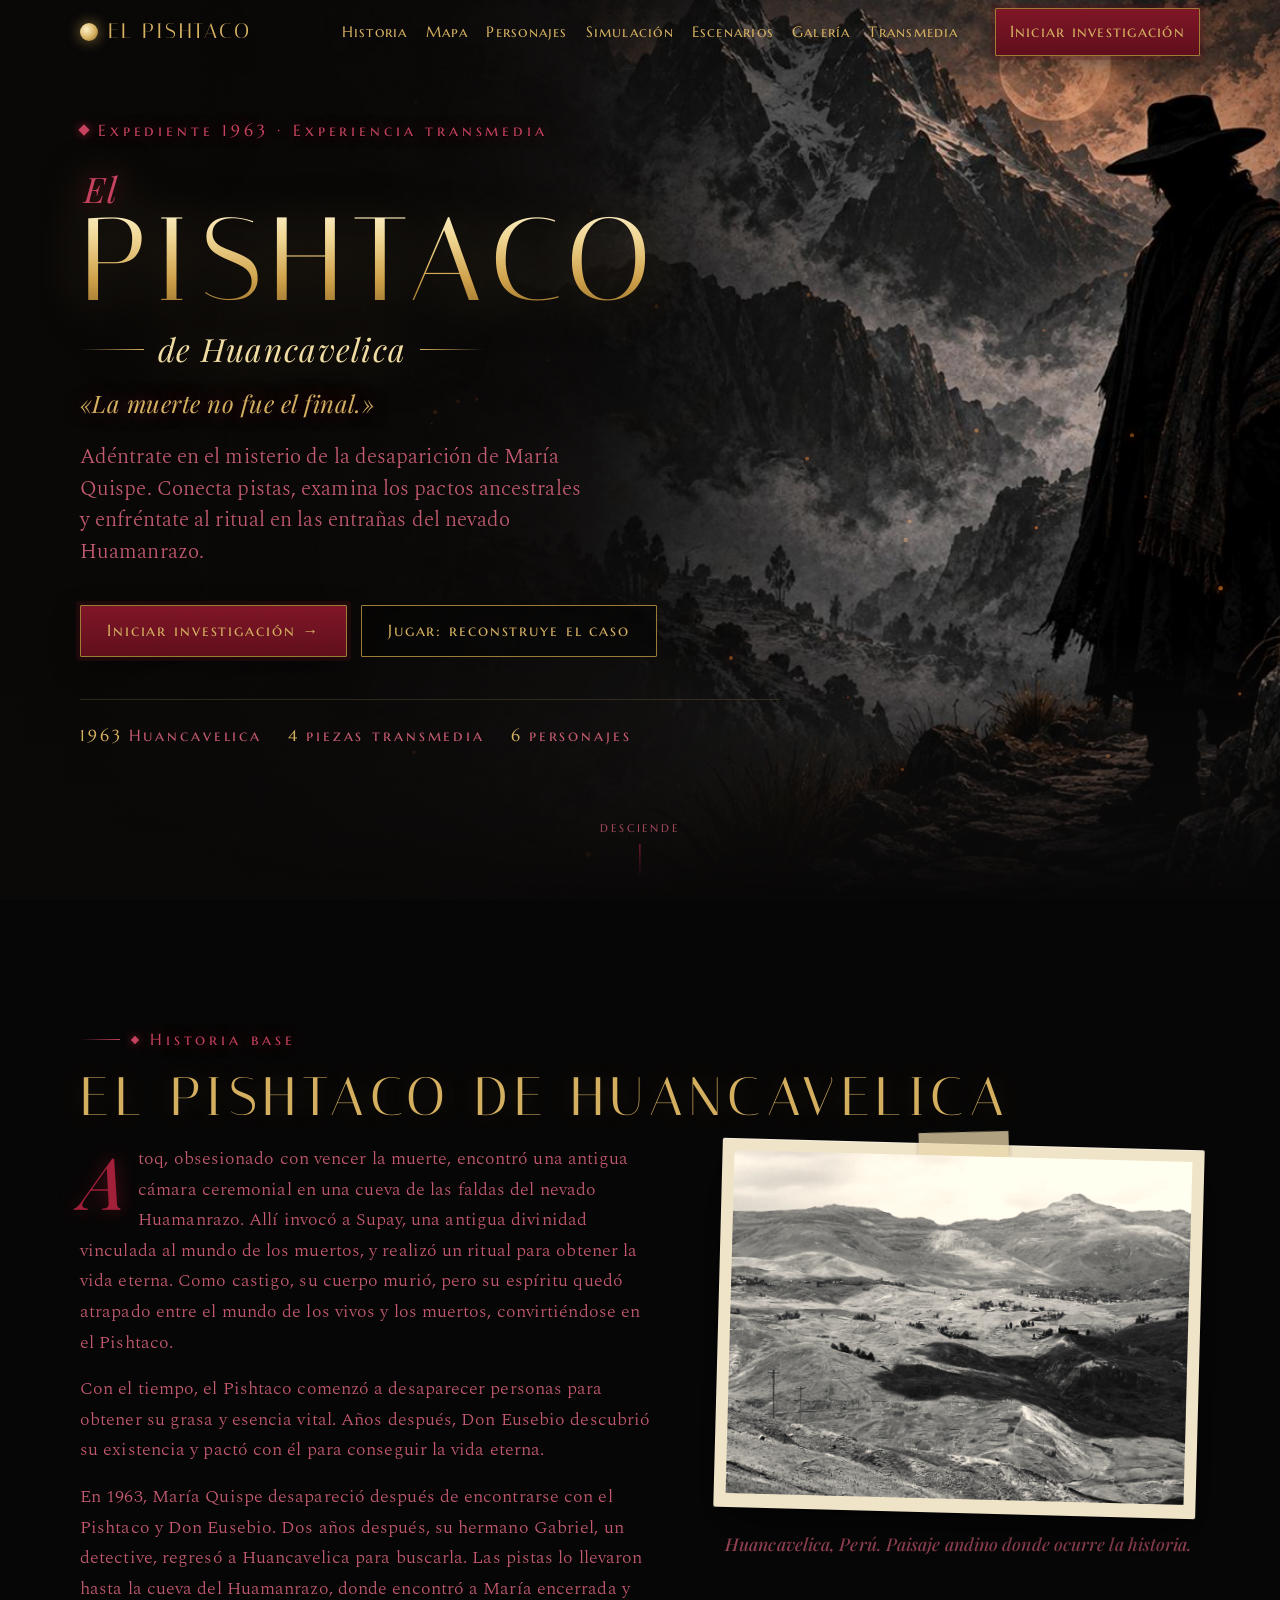
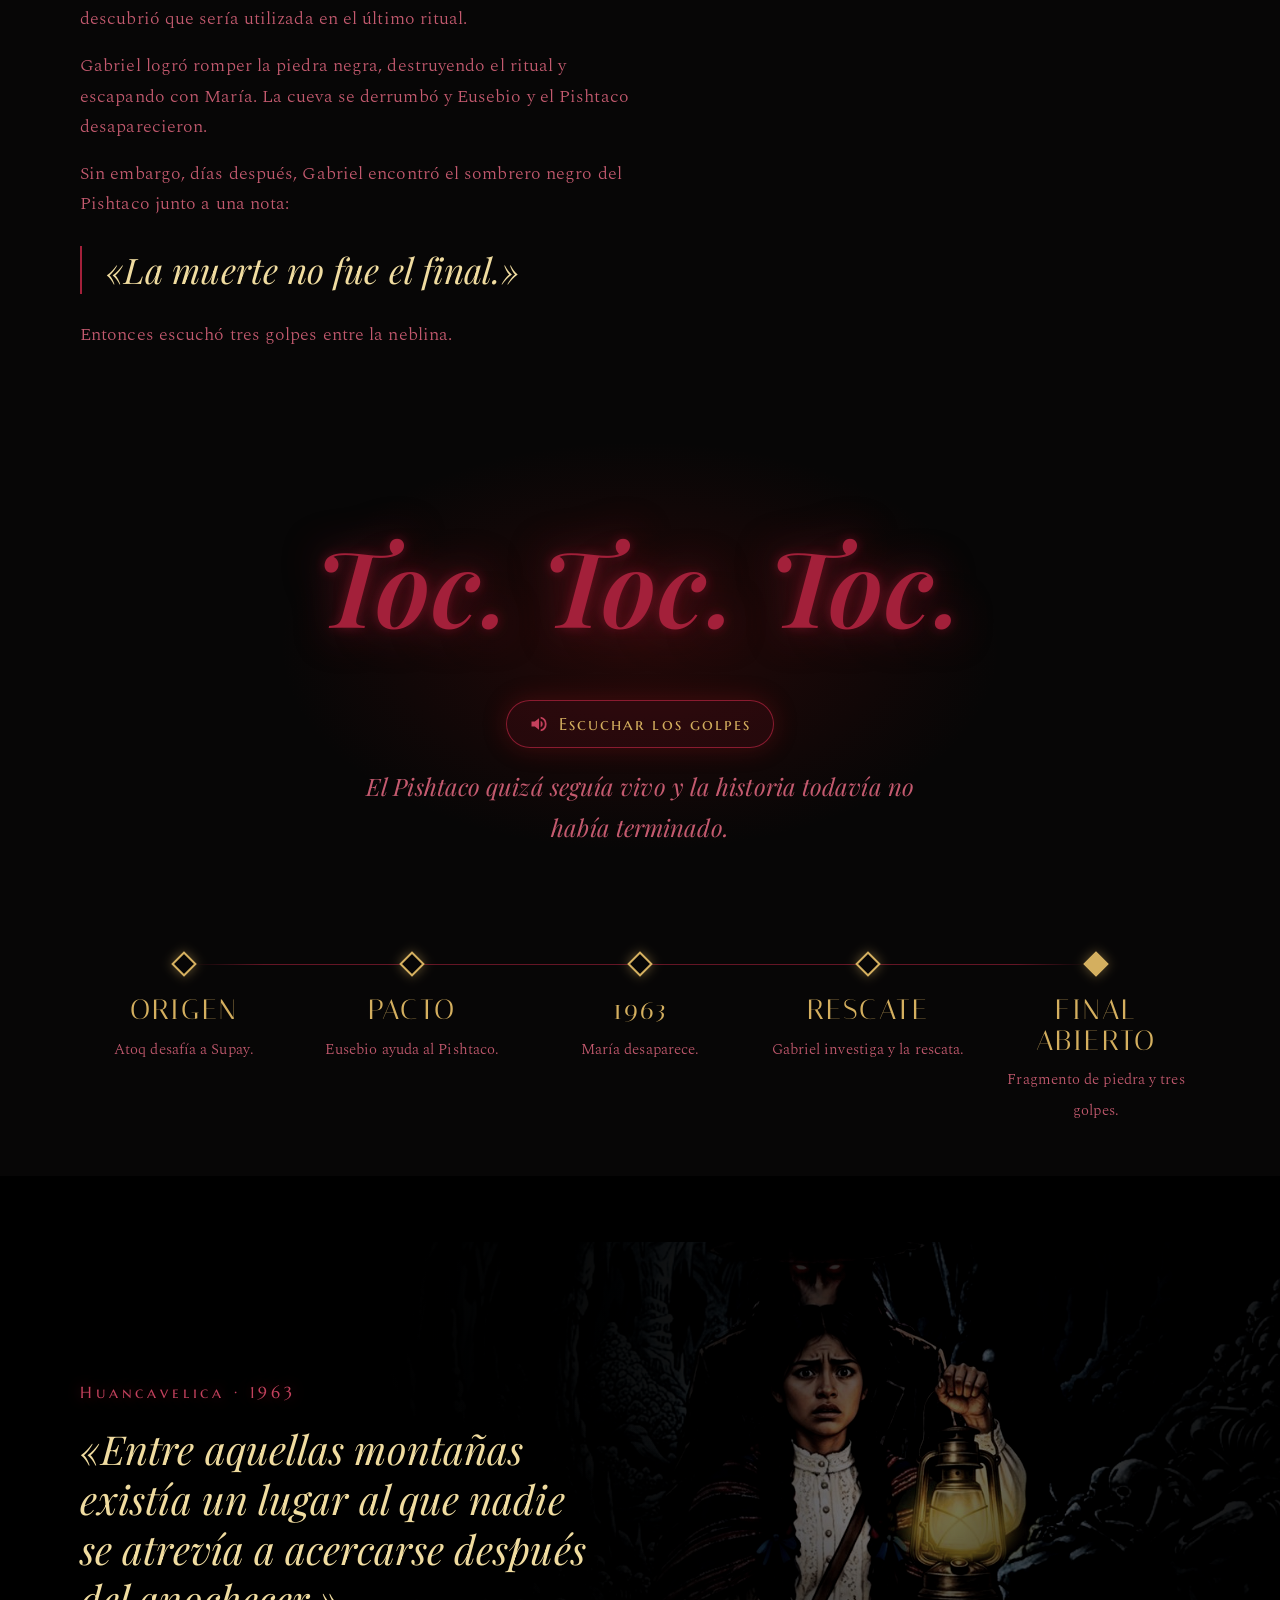
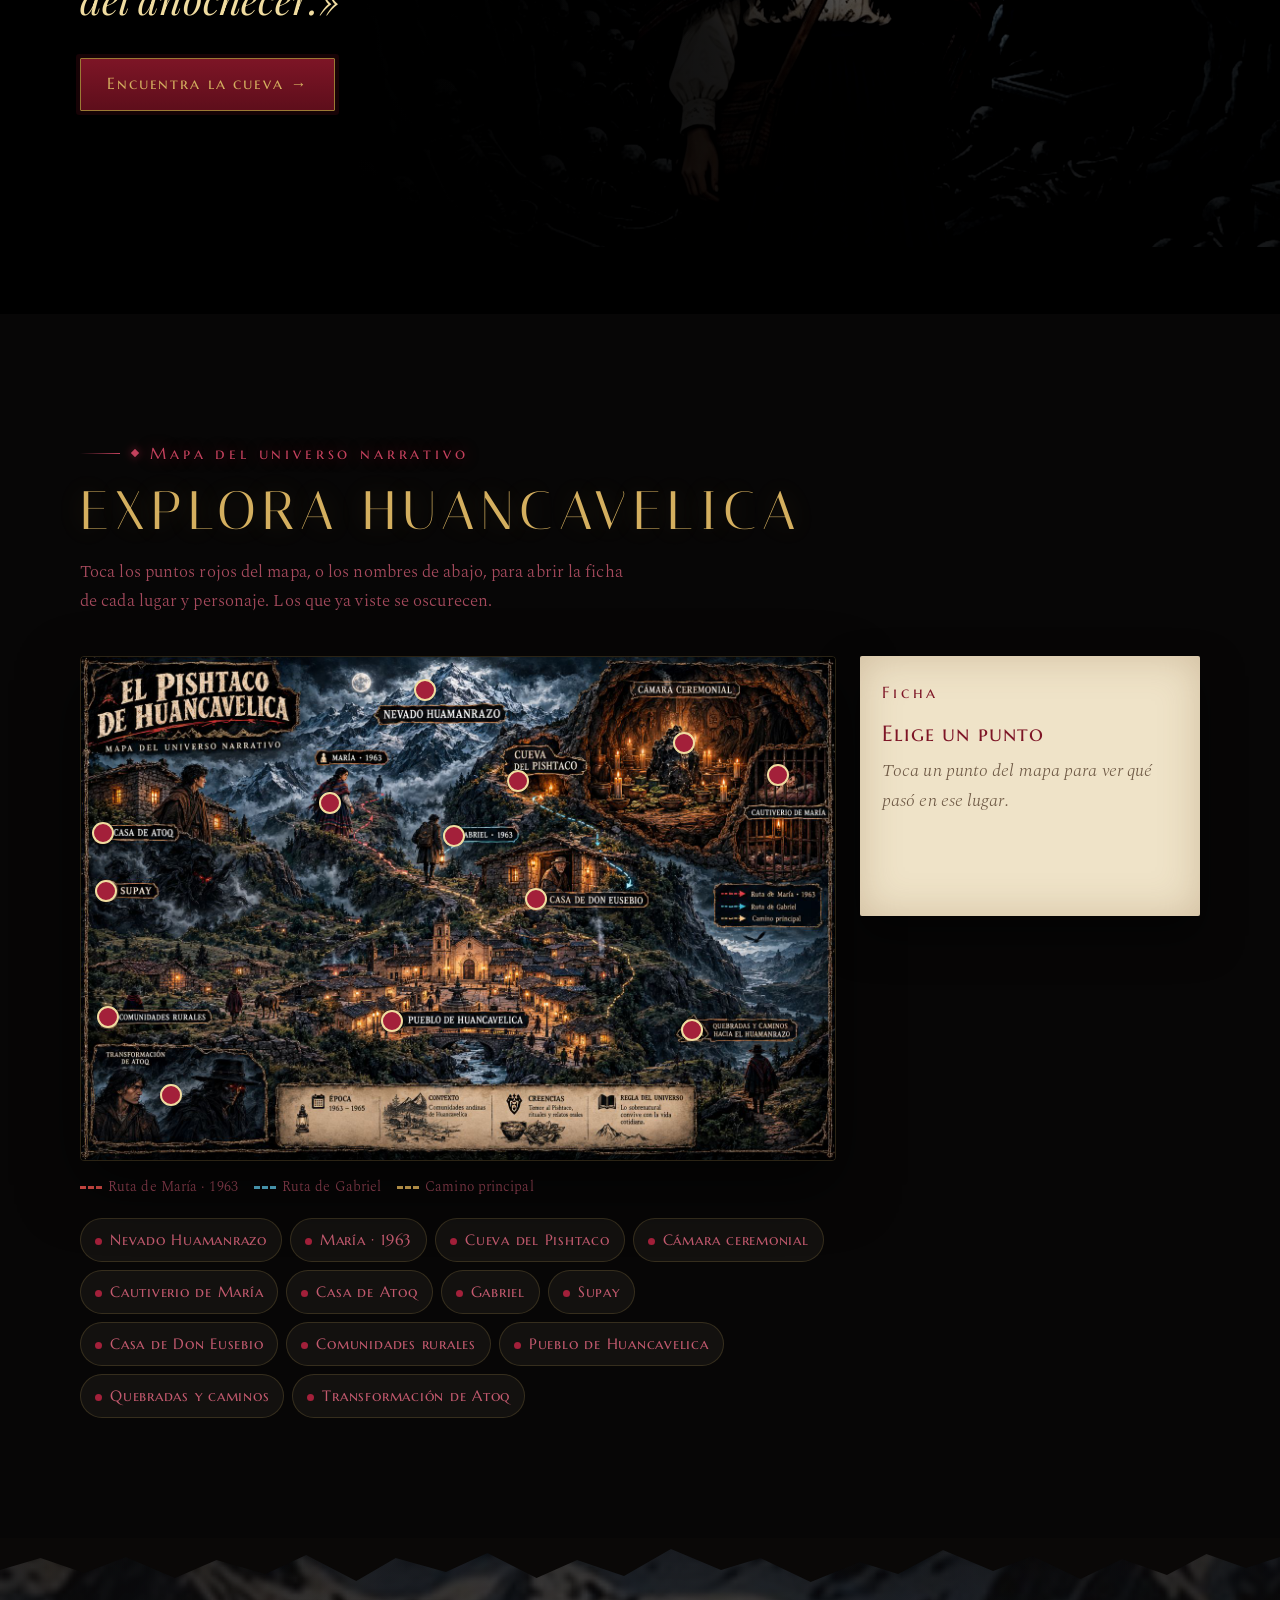
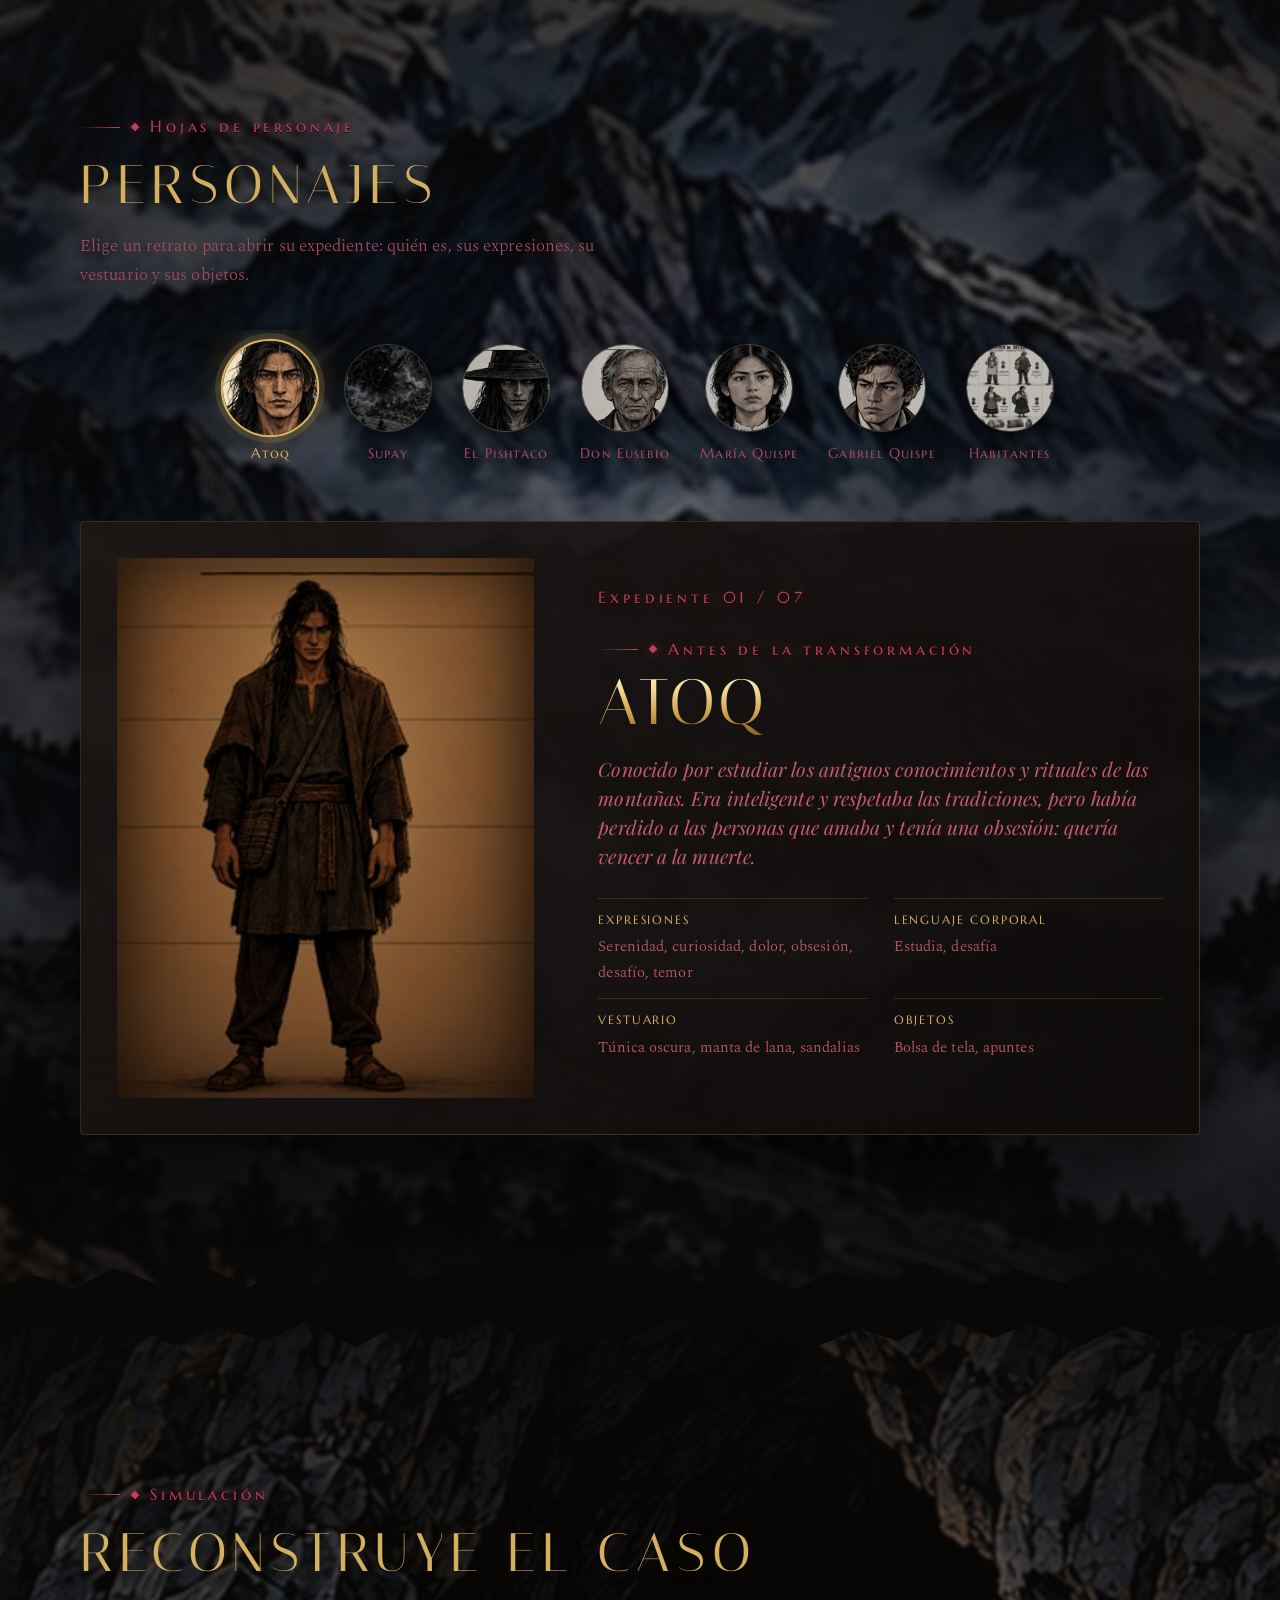
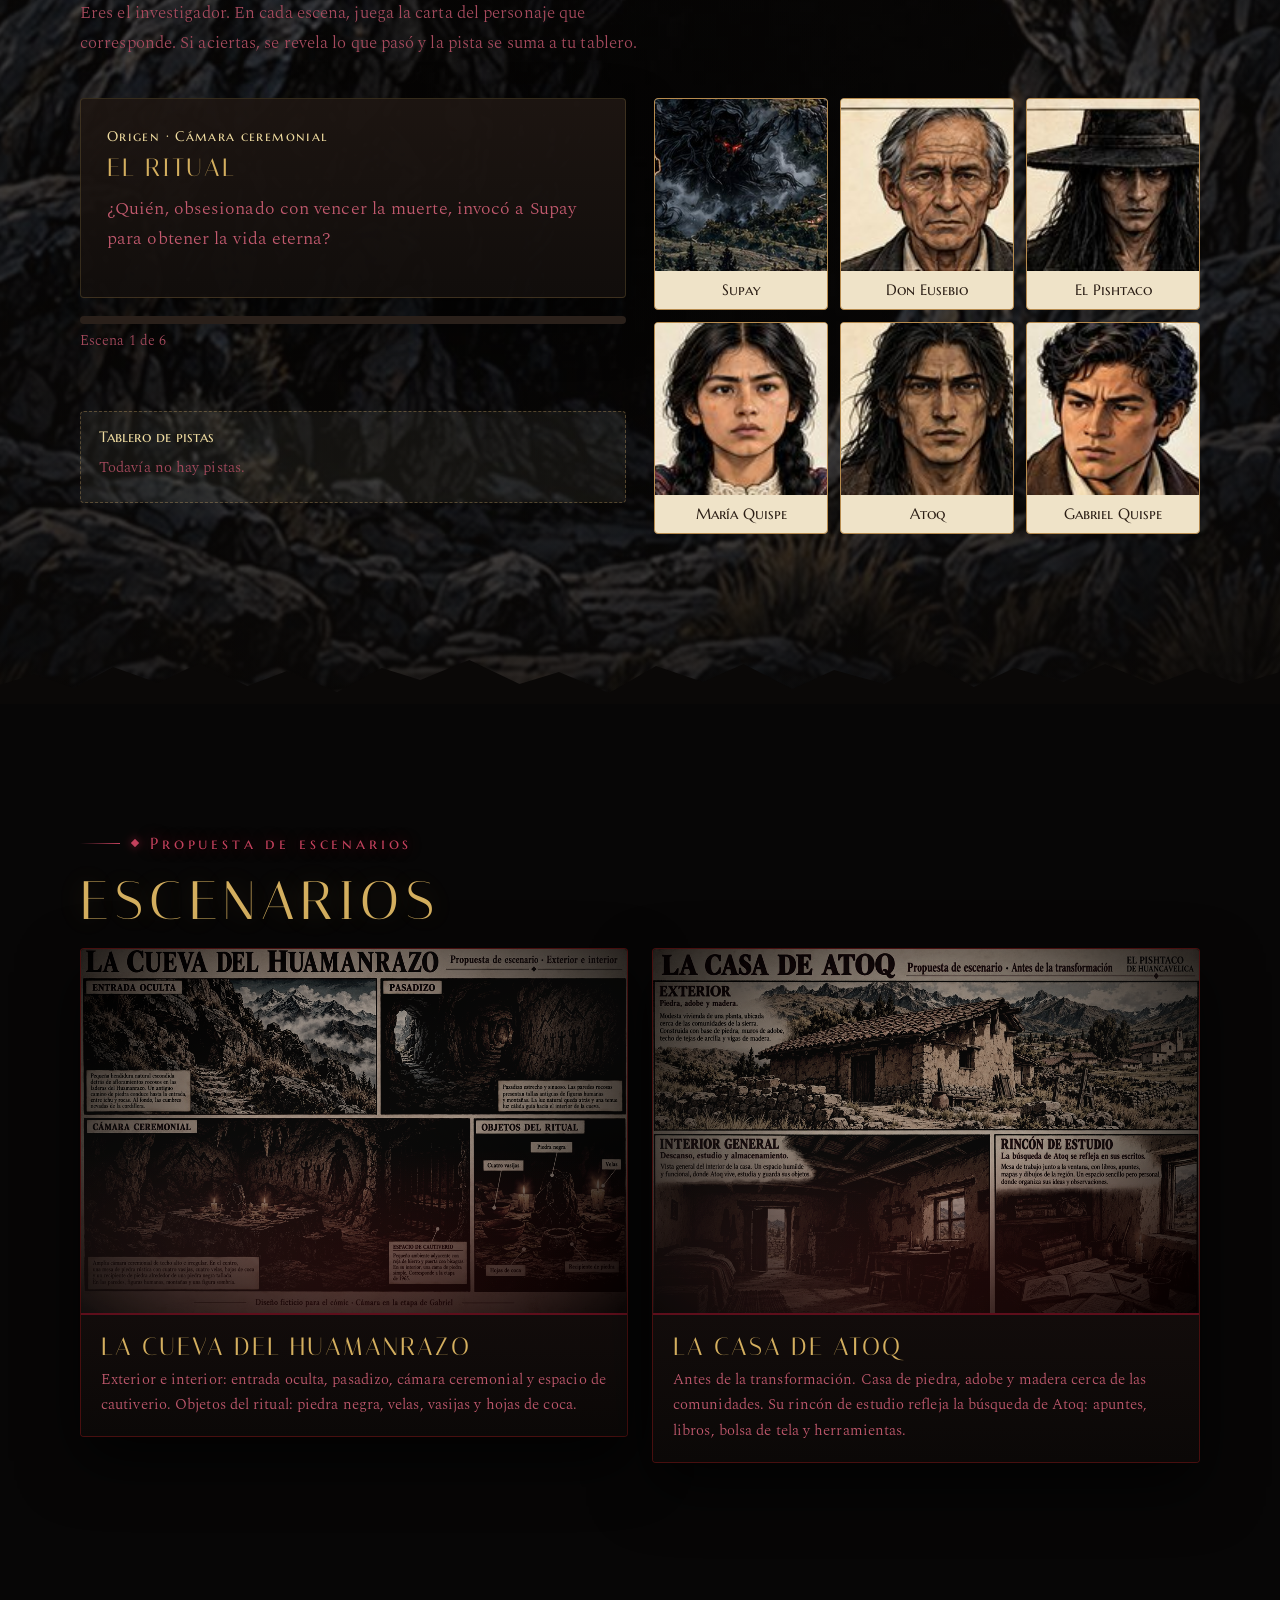
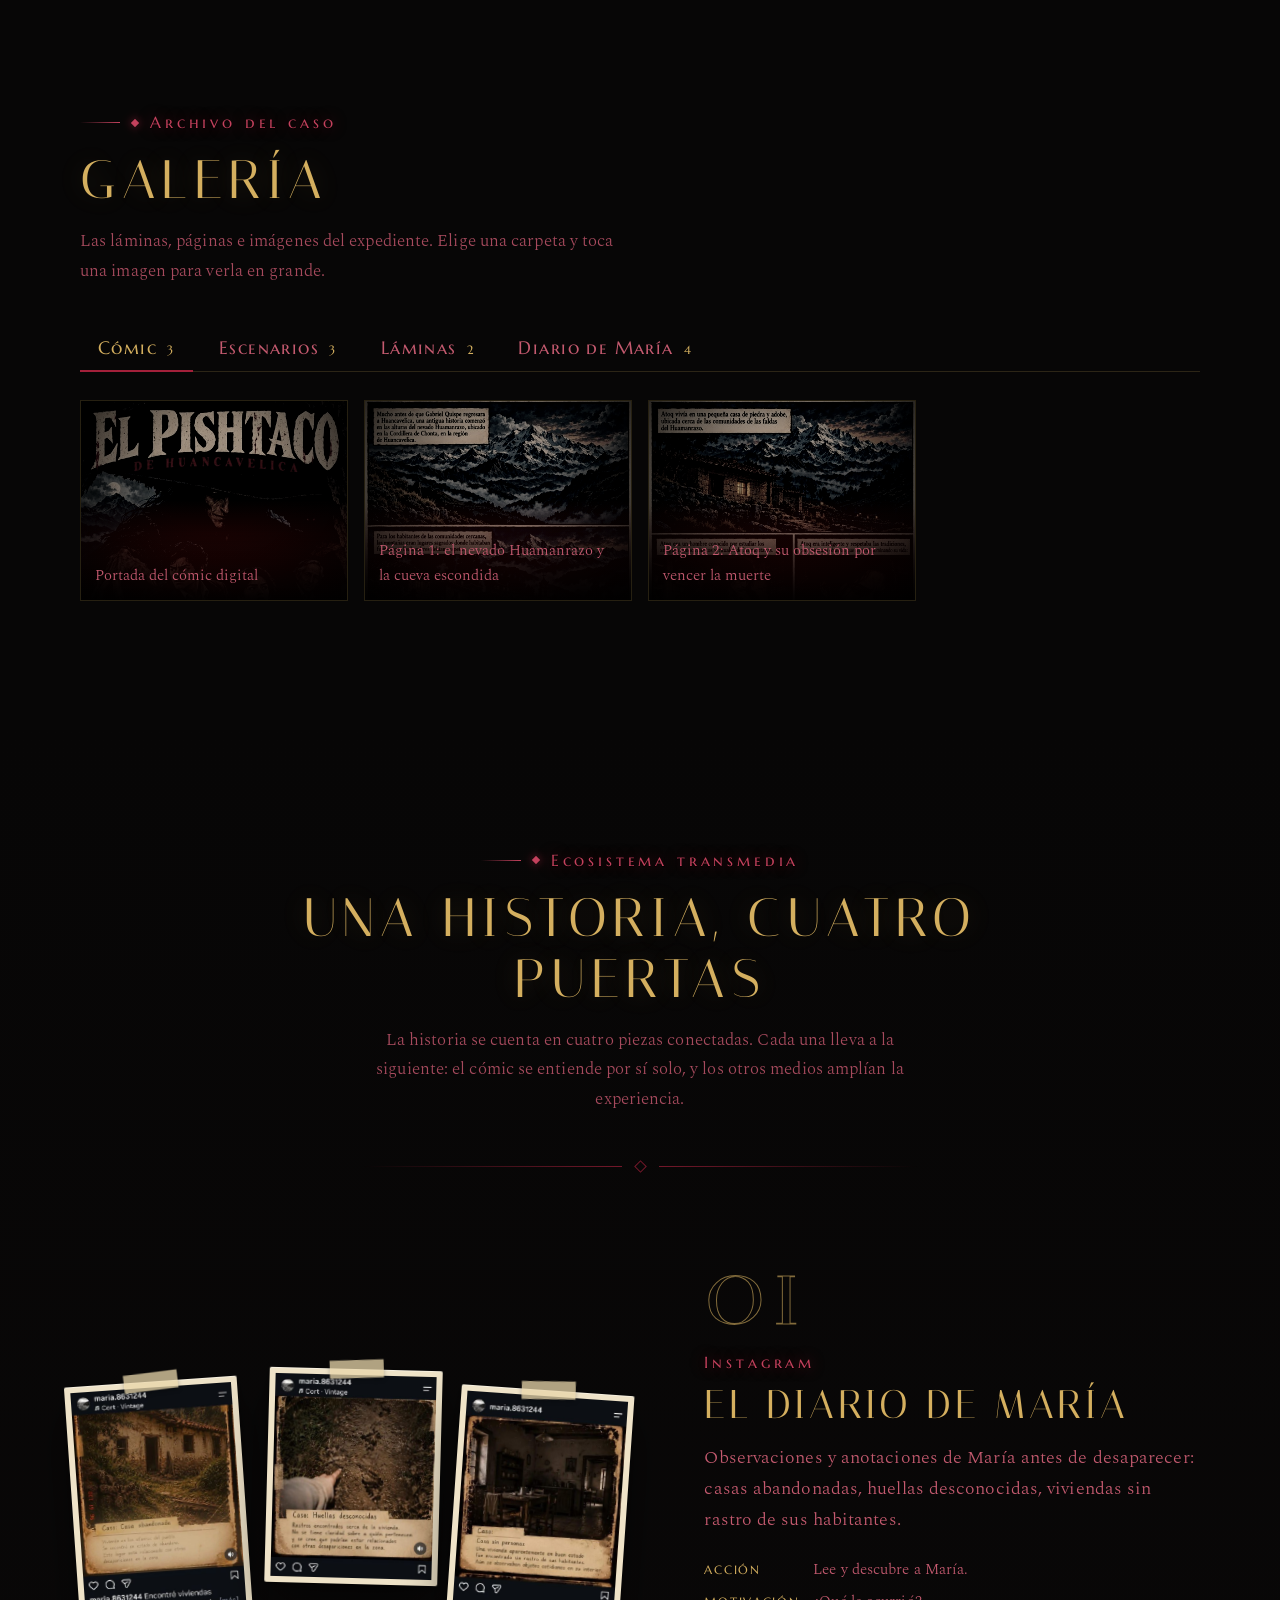
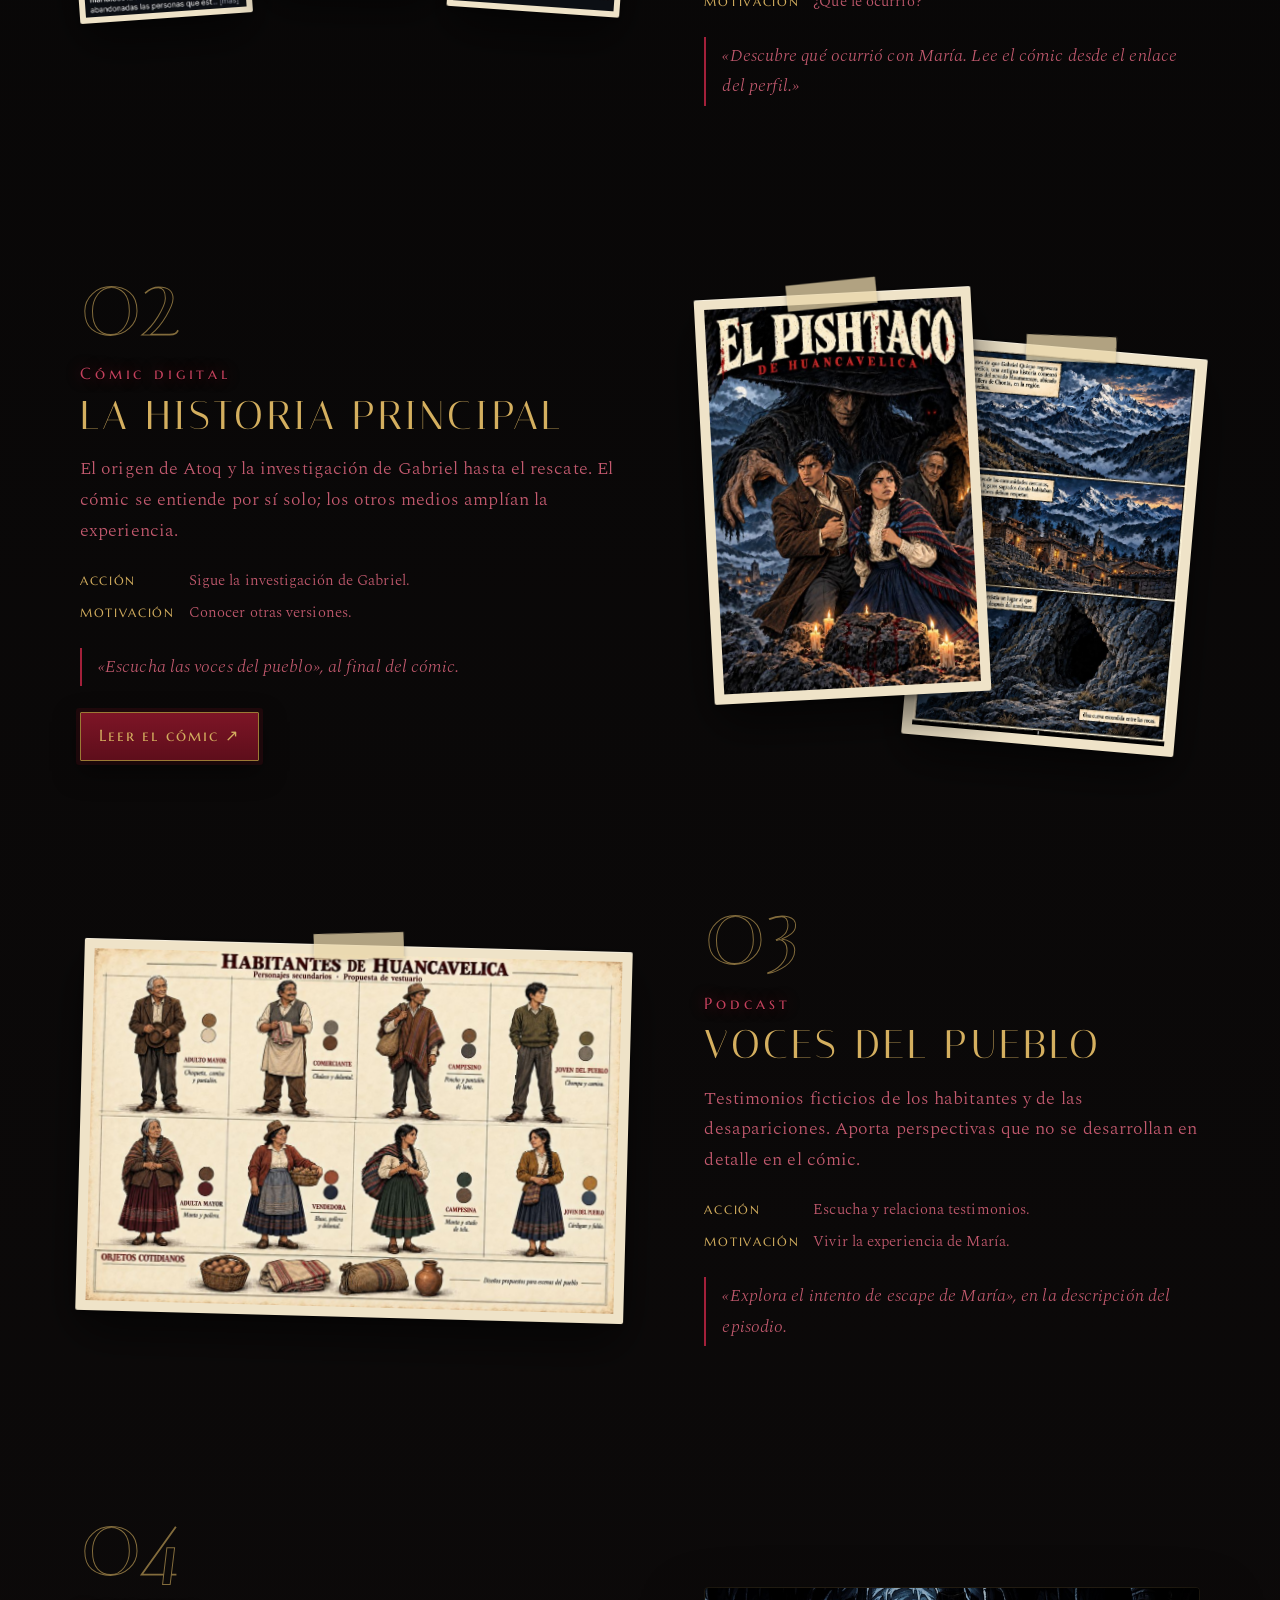
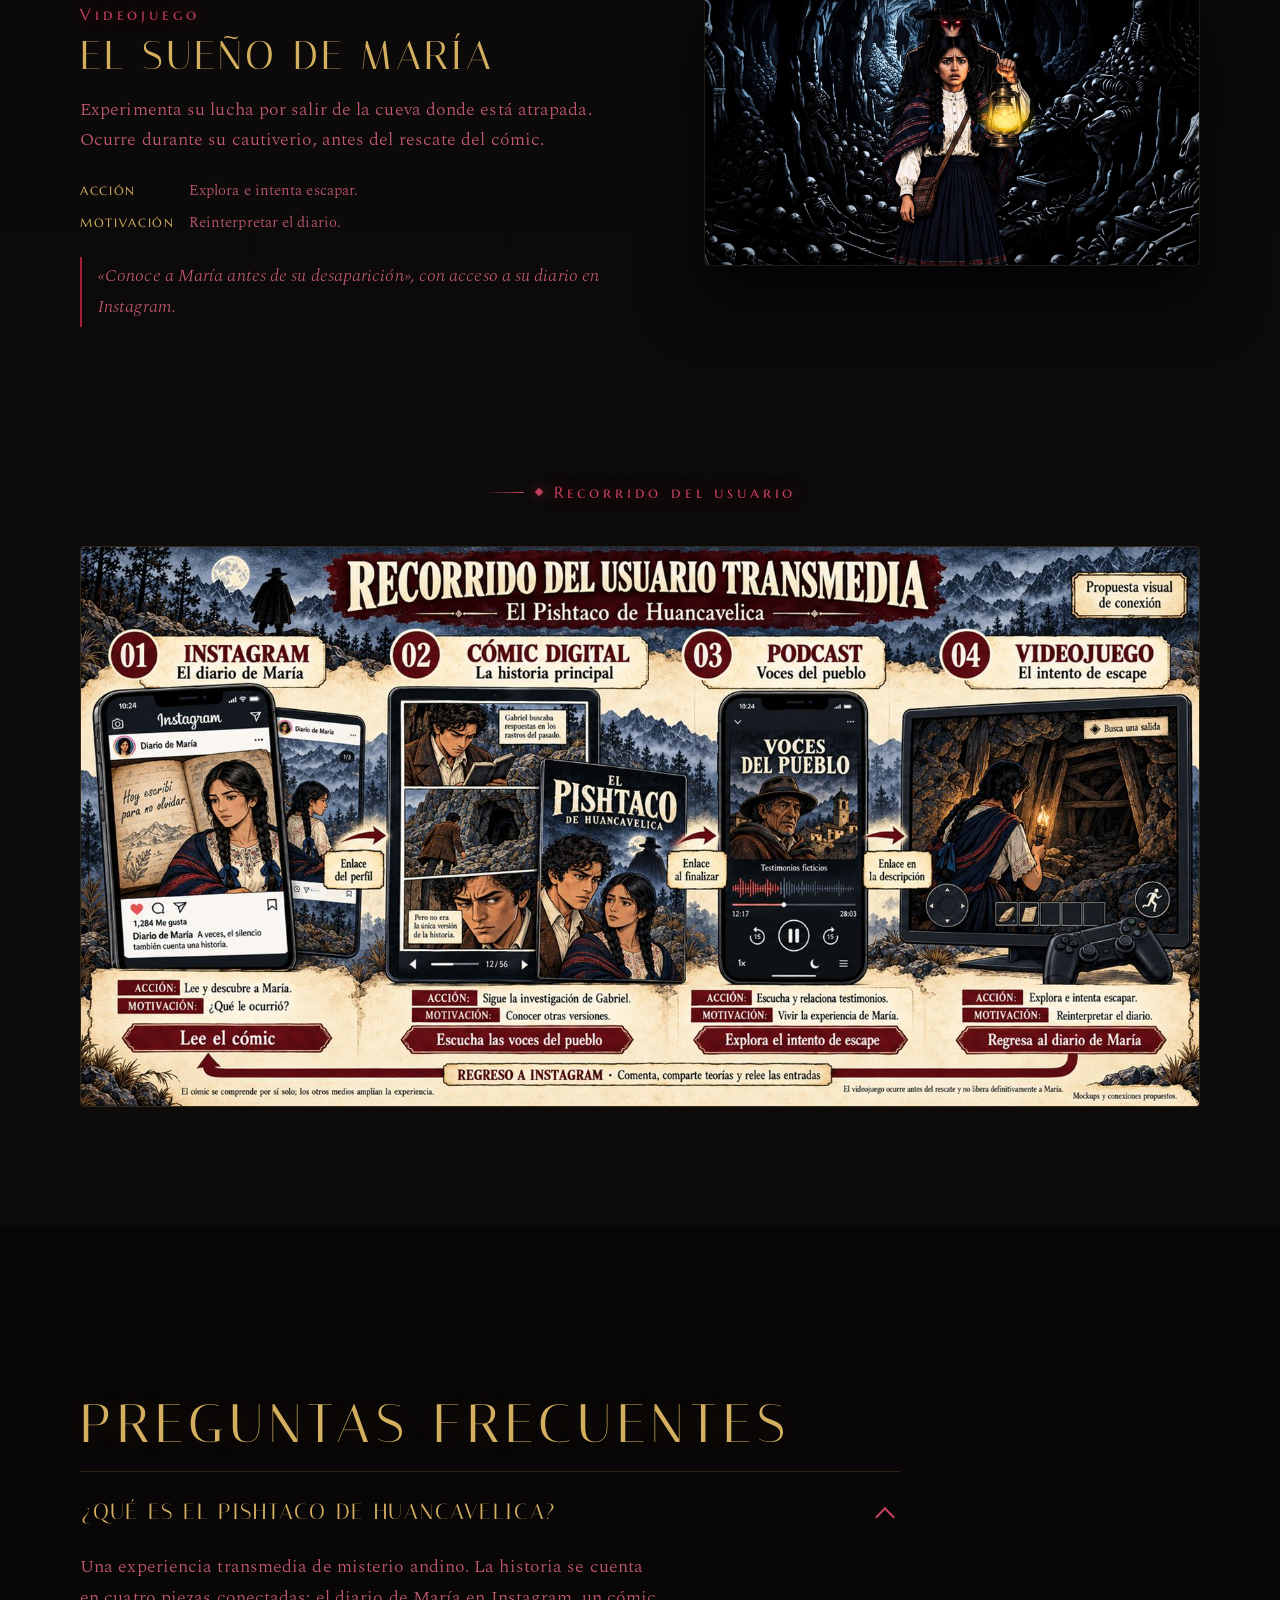
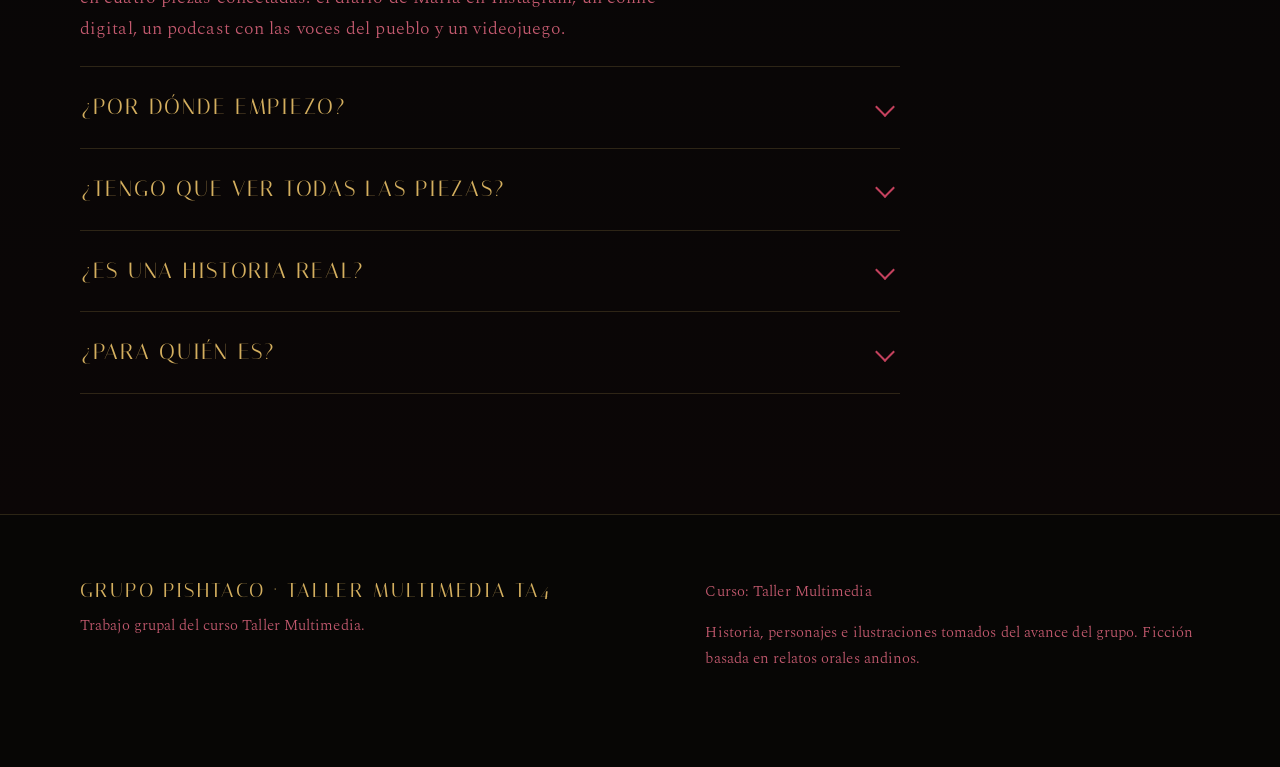
==== index.html @ e6efed07 "Tipografía nueva y texto en vino" ====
<!DOCTYPE html>
<html lang="es">
<head>
<meta charset="UTF-8">
<meta name="viewport" content="width=device-width, initial-scale=1, viewport-fit=cover">
<title>El Pishtaco de Huancavelica · Experiencia transmedia</title>
<meta name="description" content="Adéntrate en el misterio de la desaparición de María Quispe en Huancavelica, 1963. Historia, mapa, personajes y simulación.">
<link rel="preconnect" href="https://fonts.googleapis.com">
<link rel="preconnect" href="https://fonts.gstatic.com" crossorigin>
<link href="https://fonts.googleapis.com/css2?family=Italiana&family=Marcellus+SC&family=Playfair+Display:ital,wght@0,400;0,500;1,400;1,500;1,600&family=Spectral:ital,wght@0,300;0,400;1,300&display=swap" rel="stylesheet">
<link rel="stylesheet" href="estilos.css">
<script>
  // Cortina de cine: solo la primera vez por visita y nunca si se pidió reducir movimiento.
  try {
    if (!matchMedia("(prefers-reduced-motion: reduce)").matches && !sessionStorage.getItem("cortina-vista")) {
      document.documentElement.classList.add("con-cortina");
      sessionStorage.setItem("cortina-vista", "1");
    }
  } catch (e) {}
</script>
</head>
<body>

<!-- ================= BARRA ================= -->
<header class="barra" id="barra">
  <div class="contenedor">
    <a class="marca" href="#inicio"><span class="luna" aria-hidden="true"></span>El Pishtaco</a>
    <nav aria-label="Secciones" style="display:contents">
      <ul class="menu" id="menu">
        <li><a href="#historia">Historia</a></li>
        <li><a href="#mapa">Mapa</a></li>
        <li><a href="#personajes">Personajes</a></li>
        <li><a href="#simulacion">Simulación</a></li>
        <li><a href="#escenarios">Escenarios</a></li>
        <li><a href="#galeria">Galería</a></li>
        <li><a href="#transmedia">Transmedia</a></li>
      </ul>
    </nav>
    <a class="boton chico" href="#historia">Iniciar investigación</a>
    <button class="hamburguesa" id="hamburguesa" aria-expanded="false" aria-controls="menu" aria-label="Abrir menú"><span></span></button>
  </div>
</header>

<main>
<!-- ================= PORTADA ================= -->
<section class="portada" id="inicio" aria-label="Portada">
  <div class="fondo" aria-hidden="true">
    <img src="img/portada-pishtaco.jpg" alt="" width="1600" height="900" fetchpriority="high">
  </div>
  <div class="niebla" aria-hidden="true"></div>
  <canvas class="brasas" aria-hidden="true"></canvas>
  <div class="cortina cortina-arriba" aria-hidden="true"></div>
  <div class="cortina cortina-abajo" aria-hidden="true"></div>
  <div class="contenedor">
    <div class="contenido">
      <span class="sello">Expediente 1963 · Experiencia transmedia</span>
      <h1>
        <span class="titulo-el">El</span>
        <span class="titulo-nombre">Pishtaco</span>
        <span class="titulo-lugar">de Huancavelica</span>
      </h1>
      <p class="lema">«La muerte no fue el final.»</p>
      <p class="bajada">Adéntrate en el misterio de la desaparición de María Quispe. Conecta pistas, examina los pactos ancestrales y enfréntate al ritual en las entrañas del nevado Huamanrazo.</p>
      <div class="acciones">
        <a class="boton" href="#historia">Iniciar investigación →</a>
        <a class="boton fantasma" href="#simulacion">Jugar: reconstruye el caso</a>
      </div>
      <div class="datos-portada">
        <span><strong>1963</strong>Huancavelica</span>
        <span><strong>4</strong>piezas transmedia</span>
        <span><strong>6</strong>personajes</span>
      </div>
    </div>
  </div>
  <a class="bajar" href="#historia">Desciende</a>
</section>

<!-- ================= HISTORIA ================= -->
<section id="historia">
  <div class="contenedor">
    <span class="etiqueta revelar">Historia base</span>
    <h2 class="titulo-seccion revelar">El Pishtaco de Huancavelica</h2>
    <div class="historia-grid">
      <div class="relato revelar">
        <p>Atoq, obsesionado con vencer la muerte, encontró una antigua cámara ceremonial en una cueva de las faldas del nevado Huamanrazo. Allí invocó a Supay, una antigua divinidad vinculada al mundo de los muertos, y realizó un ritual para obtener la vida eterna. Como castigo, su cuerpo murió, pero su espíritu quedó atrapado entre el mundo de los vivos y los muertos, convirtiéndose en el Pishtaco.</p>
        <p>Con el tiempo, el Pishtaco comenzó a desaparecer personas para obtener su grasa y esencia vital. Años después, Don Eusebio descubrió su existencia y pactó con él para conseguir la vida eterna.</p>
        <p>En 1963, María Quispe desapareció después de encontrarse con el Pishtaco y Don Eusebio. Dos años después, su hermano Gabriel, un detective, regresó a Huancavelica para buscarla. Las pistas lo llevaron hasta la cueva del Huamanrazo, donde encontró a María encerrada y descubrió que sería utilizada en el último ritual.</p>
        <p>Gabriel logró romper la piedra negra, destruyendo el ritual y escapando con María. La cueva se derrumbó y Eusebio y el Pishtaco desaparecieron.</p>
        <p>Sin embargo, días después, Gabriel encontró el sombrero negro del Pishtaco junto a una nota:</p>
        <blockquote class="nota">«La muerte no fue el final.»</blockquote>
        <p>Entonces escuchó tres golpes entre la neblina.</p>
      </div>
      <figure class="foto-lugar revelar">
        <div class="lamina"><img src="img/huancavelica.jpg" alt="Fotografía en blanco y negro del paisaje andino de Huancavelica: cerros, campos de cultivo y pequeños caseríos" width="993" height="743" loading="lazy"></div>
        <figcaption>Huancavelica, Perú. Paisaje andino donde ocurre la historia.</figcaption>
      </figure>
    </div>
    <div class="golpes revelar">
      <p class="toc-grande" aria-label="Toc. Toc. Toc."><span>Toc.</span> <span>Toc.</span> <span>Toc.</span></p>
      <button class="boton-golpes" id="tocar" type="button">
        <svg viewBox="0 0 24 24" width="20" height="20" aria-hidden="true"><path fill="currentColor" d="M3 9v6h4l5 4V5L7 9H3zm13.5 3a4.5 4.5 0 0 0-2.5-4v8a4.5 4.5 0 0 0 2.5-4zM14 3.2v2.1a7 7 0 0 1 0 13.4v2.1a9 9 0 0 0 0-17.6z"/></svg>
        Escuchar los golpes
      </button>
      <p class="cierre">El Pishtaco quizá seguía vivo y la historia todavía no había terminado.</p>
    </div>
    <ol class="linea-tiempo">
      <li class="revelar"><span class="rombo" aria-hidden="true"></span><strong>Origen</strong><span>Atoq desafía a Supay.</span></li>
      <li class="revelar"><span class="rombo" aria-hidden="true"></span><strong>Pacto</strong><span>Eusebio ayuda al Pishtaco.</span></li>
      <li class="revelar"><span class="rombo" aria-hidden="true"></span><strong>1963</strong><span>María desaparece.</span></li>
      <li class="revelar"><span class="rombo" aria-hidden="true"></span><strong>Rescate</strong><span>Gabriel investiga y la rescata.</span></li>
      <li class="revelar"><span class="rombo" aria-hidden="true"></span><strong>Final abierto</strong><span>Fragmento de piedra y tres golpes.</span></li>
    </ol>
  </div>
</section>

<!-- ================= BANNER DE CINE ================= -->
<section class="banner-cine" aria-label="La cueva del Huamanrazo">
  <div class="fondo-banner" aria-hidden="true">
    <img src="img/videojuego.jpg" alt="" width="1600" height="900" loading="lazy">
  </div>
  <div class="contenedor">
    <p class="banner-sup">Huancavelica · 1963</p>
    <p class="banner-frase">«Entre aquellas montañas existía un lugar al que nadie se atrevía a acercarse después del anochecer.»</p>
    <a class="boton" href="#mapa">Encuentra la cueva →</a>
  </div>
</section>

<!-- ================= MAPA ================= -->
<section class="mapa-seccion" id="mapa">
  <div class="contenedor">
    <span class="etiqueta">Mapa del universo narrativo</span>
    <h2 class="titulo-seccion">Explora Huancavelica</h2>
    <p class="intro">Toca los puntos rojos del mapa, o los nombres de abajo, para abrir la ficha de cada lugar y personaje. Los que ya viste se oscurecen.</p>
    <div class="mapa-grid">
      <div>
        <div class="mapa" id="mapa-caja">
          <img src="img/mapa.jpg" alt="Mapa ilustrado de Huancavelica con el nevado Huamanrazo, la cueva del Pishtaco, la casa de Don Eusebio y el pueblo" width="1536" height="1024" loading="lazy">
        </div>
        <div class="leyenda">
          <span><i style="color:#e2504a"></i>Ruta de María · 1963</span>
          <span><i style="color:#5fc7e8"></i>Ruta de Gabriel</span>
          <span><i style="color:#f0c060"></i>Camino principal</span>
        </div>
        <div class="lista-lugares" id="lista-lugares" role="group" aria-label="Lugares del mapa"></div>
      </div>
      <aside class="ficha" id="ficha" aria-live="polite">
        <span class="etiqueta">Ficha</span>
        <h3>Elige un punto</h3>
        <p class="vacia">Toca un punto del mapa para ver qué pasó en ese lugar.</p>
      </aside>
    </div>
  </div>
</section>

<!-- ================= PERSONAJES ================= -->
<section class="con-escena" id="personajes">
  <div class="fondo-escena" aria-hidden="true"><img src="img/fondo-nevado.jpg" alt="" width="1400" height="395" loading="lazy"></div>
  <div class="contenedor">
    <span class="etiqueta">Hojas de personaje</span>
    <h2 class="titulo-seccion">Personajes</h2>
    <p class="intro">Elige un retrato para abrir su expediente: quién es, sus expresiones, su vestuario y sus objetos.</p>
    <div class="selector" role="tablist" aria-label="Personajes" id="selector"></div>
    <div class="expediente" id="expediente" role="tabpanel" tabindex="0" aria-live="polite"></div>
  </div>
  <div class="borde-abajo" aria-hidden="true"></div>
</section>

<!-- ================= SIMULACIÓN ================= -->
<section class="con-escena" id="simulacion">
  <div class="fondo-escena" aria-hidden="true"><img src="img/fondo-cueva.jpg" alt="" width="1400" height="675" loading="lazy"></div>
  <div class="contenedor">
    <span class="etiqueta">Simulación</span>
    <h2 class="titulo-seccion">Reconstruye el caso</h2>
    <p class="intro">Eres el investigador. En cada escena, juega la carta del personaje que corresponde. Si aciertas, se revela lo que pasó y la pista se suma a tu tablero.</p>
    <div class="sim">
      <div class="sim-escena">
        <div class="escena" id="escena"></div>
        <div class="barra-progreso" aria-hidden="true"><div id="barra-progreso"></div></div>
        <div class="progreso-texto" id="progreso-texto"></div>
      </div>
      <div class="sim-mano">
        <div class="mano" id="mano" role="group" aria-label="Cartas de personajes"></div>
      </div>
      <div class="tablero">
        <h4>Tablero de pistas</h4>
        <ol id="tablero"><li class="vacio">Todavía no hay pistas.</li></ol>
      </div>
    </div>
  </div>
  <div class="borde-abajo" aria-hidden="true"></div>
</section>

<!-- ================= ESCENARIOS ================= -->
<section id="escenarios">
  <div class="contenedor">
    <span class="etiqueta">Propuesta de escenarios</span>
    <h2 class="titulo-seccion">Escenarios</h2>
    <div class="dos">
      <article class="panel">
        <div class="escena-oscura"><img src="img/escenario-cueva.jpg" alt="Lámina de escenario de la cueva del Huamanrazo: entrada oculta, pasadizo, cámara ceremonial y objetos del ritual" width="1076" height="717" loading="lazy"></div>
        <div class="txt">
          <h3>La cueva del Huamanrazo</h3>
          <p>Exterior e interior: entrada oculta, pasadizo, cámara ceremonial y espacio de cautiverio. Objetos del ritual: piedra negra, velas, vasijas y hojas de coca.</p>
        </div>
      </article>
      <article class="panel">
        <div class="escena-oscura"><img src="img/escenario-casa-atoq.jpg" alt="Lámina de escenario de la casa de Atoq: exterior, interior, rincón de estudio y objetos personales" width="1045" height="964" loading="lazy"></div>
        <div class="txt">
          <h3>La casa de Atoq</h3>
          <p>Antes de la transformación. Casa de piedra, adobe y madera cerca de las comunidades. Su rincón de estudio refleja la búsqueda de Atoq: apuntes, libros, bolsa de tela y herramientas.</p>
        </div>
      </article>
    </div>
  </div>
</section>

<!-- ================= GALERÍA ================= -->
<section id="galeria">
  <div class="contenedor">
    <span class="etiqueta">Archivo del caso</span>
    <h2 class="titulo-seccion">Galería</h2>
    <p class="intro">Las láminas, páginas e imágenes del expediente. Elige una carpeta y toca una imagen para verla en grande.</p>
    <div class="pestanas-galeria" role="tablist" aria-label="Carpetas de la galería" id="pestanas-galeria"></div>
    <div class="rejilla" id="rejilla" role="tabpanel" tabindex="0"></div>
  </div>
  <dialog class="visor" id="visor" aria-label="Imagen ampliada">
    <button class="visor-cerrar" id="visor-cerrar" aria-label="Cerrar">×</button>
    <figure>
      <img id="visor-img" hidden>
      <figcaption id="visor-pie"></figcaption>
    </figure>
  </dialog>
</section>

<!-- ================= TRANSMEDIA (4 PIEZAS) ================= -->
<section class="piezas" id="transmedia">
  <div class="contenedor">
    <div class="cabecera">
      <span class="etiqueta">Ecosistema transmedia</span>
      <h2 class="titulo-seccion">Una historia, cuatro puertas</h2>
      <p class="intro">La historia se cuenta en cuatro piezas conectadas. Cada una lleva a la siguiente: el cómic se entiende por sí solo, y los otros medios amplían la experiencia.</p>
      <div class="divisor" aria-hidden="true"><span></span></div>
    </div>
    <div id="lista-piezas"></div>
    <div class="recorrido">
      <span class="etiqueta">Recorrido del usuario</span>
      <img src="img/recorrido.jpg" alt="Infografía del recorrido del usuario transmedia: Instagram, cómic digital, podcast y videojuego, y regreso a Instagram" width="1600" height="800" loading="lazy">
    </div>
  </div>
</section>

<!-- ================= PREGUNTAS FRECUENTES ================= -->
<section class="preguntas" id="preguntas">
  <div class="contenedor">
    <span class="etiqueta">Antes de entrar</span>
    <h2 class="titulo-seccion">Preguntas frecuentes</h2>
    <div class="acordeon">
      <details name="faq" open>
        <summary>¿Qué es El Pishtaco de Huancavelica?</summary>
        <p>Una experiencia transmedia de misterio andino. La historia se cuenta en cuatro piezas conectadas: el diario de María en Instagram, un cómic digital, un podcast con las voces del pueblo y un videojuego.</p>
      </details>
      <details name="faq">
        <summary>¿Por dónde empiezo?</summary>
        <p>Por el diario de María en Instagram. Desde ahí el recorrido te lleva al cómic, luego al podcast y al videojuego, y de vuelta a Instagram para comentar y compartir teorías.</p>
      </details>
      <details name="faq">
        <summary>¿Tengo que ver todas las piezas?</summary>
        <p>No. El cómic se comprende por sí solo; los otros medios amplían la experiencia.</p>
      </details>
      <details name="faq">
        <summary>¿Es una historia real?</summary>
        <p>Es ficción. Se inspira en el temor al Pishtaco, los rituales y los relatos orales de las comunidades andinas de Huancavelica, donde lo sobrenatural convive con la vida cotidiana.</p>
      </details>
      <details name="faq">
        <summary>¿Para quién es?</summary>
        <p>Para quienes buscan relatos tradicionales presentados con altos estándares de diseño e interactividad, y quieren sentirse parte activa de la investigación: resolver pistas, tomar decisiones y explorar atmósferas.</p>
      </details>
    </div>
  </div>
</section>
</main>

<footer>
  <div class="contenedor columnas">
    <div>
      <h3>Grupo Pishtaco · Taller Multimedia TA4</h3>
      <p>Trabajo grupal del curso Taller Multimedia.</p>
    </div>
    <div>
      <p>Curso: Taller Multimedia</p>
      <p>Historia, personajes e ilustraciones tomados del avance del grupo. Ficción basada en relatos orales andinos.</p>
    </div>
  </div>
</footer>

<script src="datos.js"></script>
<script src="app.js"></script>
</body>
</html>
---- estilos.css ----
/* =========================================================
   ESTILOS: El Pishtaco de Huancavelica
   Paleta sacada del arte del grupo: noche andina, luna cobriza,
   papel de expediente y rojo sangre.
   ========================================================= */
:root {
  /* Paleta de cartel de cine de terror: negro, carmesí y blanco hueso.
     El cobre de la luna queda solo para números y rombos. */
  --noche: #070606;
  --noche-2: #0e0b0b;
  --noche-3: #171212;
  --papel: #efe3c8;
  --papel-oscuro: #d9c7a3;
  --tinta: #2a1d14;
  --luna: #b3221c;        /* líneas y acentos: carmesí */
  --cobre: #d99a6c;       /* único acento cálido: números y rombos */
  --oro: #e8dcc8;         /* detalles pequeños: blanco hueso */
  --sangre: #8a0f12;
  --sangre-viva: #c4161c;
  --texto: #ede5d9;
  --apagado: #a69c92;
  --borde: rgba(237, 229, 217, 0.13);

  /* Tipografías: gótica para los nombres, imprenta antigua para títulos, Garamond para leer */
  /* Tipografía de afiche de cine: Cinzel Decorative (nombres), Cinzel (títulos),
     Cormorant SC (letras rojas), Cormorant Garamond (cursivas) y EB Garamond (lectura) */
  --gotica: "Cinzel Decorative", "Cinzel", Georgia, serif;
  --titulo: "Cinzel", Georgia, "Times New Roman", serif;
  --versalita: "Cormorant SC", "Cormorant Garamond", Georgia, serif;
  --cuerpo: "EB Garamond", Georgia, serif;
  --cursiva: "Cormorant Garamond", Georgia, serif;

  /* Escala de tamaños */
  --t-14: 0.875rem;
  --t-16: 1rem;
  --t-20: 1.25rem;
  --t-28: 1.75rem;
  --t-40: 2.5rem;
  --t-64: clamp(2.8rem, 9vw, 5.6rem);

  --gutter: clamp(16px, 4vw, 40px);
  --nav-alto: 64px;
}

* { box-sizing: border-box; }
html { scroll-behavior: smooth; scroll-padding-top: calc(var(--nav-alto) + 12px); }
body {
  margin: 0;
  background: var(--noche);
  color: var(--texto);
  font-family: var(--cuerpo);
  font-size: 17px;
  line-height: 1.65;
  -webkit-font-smoothing: antialiased;
}
img { max-width: 100%; height: auto; display: block; }
a { color: var(--oro); }
h1, h2, h3, h4 { font-family: var(--titulo); line-height: 1.12; margin: 0; }
p { margin: 0 0 1em; }
:focus-visible { outline: 3px solid var(--oro); outline-offset: 3px; }

.contenedor { width: min(1200px, 100%); margin: 0 auto; padding-inline: var(--gutter); }
section { padding-block: clamp(64px, 10vw, 120px); }
.sr-only { position: absolute; width: 1px; height: 1px; overflow: hidden; clip: rect(0 0 0 0); white-space: nowrap; }

.etiqueta {
  display: inline-flex; align-items: center; gap: 10px;
  font-family: var(--titulo); font-size: 0.78rem; letter-spacing: 0.22em; text-transform: uppercase;
  color: var(--luna); margin-bottom: 14px;
}
.etiqueta::before { content: ""; width: 28px; height: 1px; background: currentColor; }
.titulo-seccion { font-size: clamp(2rem, 5vw, var(--t-40)); color: #f6e9d2; margin-bottom: 16px; }
.intro { color: var(--apagado); max-width: 62ch; margin: 0 0 40px; }

/* Ornamento divisor */
.divisor {
  display: flex; align-items: center; gap: 14px; justify-content: center;
  color: var(--luna); opacity: 0.7; padding-block: 8px;
}
.divisor::before, .divisor::after { content: ""; height: 1px; width: min(30vw, 260px); background: linear-gradient(90deg, transparent, currentColor); }
.divisor::after { transform: scaleX(-1); }
.divisor span { width: 9px; height: 9px; border: 1px solid currentColor; transform: rotate(45deg); }

/* ---------- Botones ---------- */
.boton {
  display: inline-flex; align-items: center; justify-content: center; gap: 10px; min-height: 48px;
  font-family: var(--titulo); font-weight: 700; font-size: 0.92rem; letter-spacing: 0.08em; text-transform: uppercase;
  background: linear-gradient(180deg, #a5191a, var(--sangre)); color: #fff2e2;
  border: 1px solid #d0503f; border-radius: 4px; padding: 12px 26px;
  text-decoration: none; cursor: pointer;
  box-shadow: 0 0 0 4px rgba(143, 20, 20, 0.18), 0 10px 26px rgba(0, 0, 0, 0.45);
  transition: transform 0.15s, box-shadow 0.15s, background 0.15s;
}
.boton:hover { transform: translateY(-2px); background: linear-gradient(180deg, #c2261f, #9b1616); box-shadow: 0 0 0 5px rgba(194, 38, 31, 0.25), 0 14px 30px rgba(0, 0, 0, 0.5); }
.boton.fantasma { background: rgba(10, 8, 7, 0.35); border-color: rgba(233, 185, 110, 0.55); color: var(--oro); box-shadow: none; backdrop-filter: blur(4px); }
.boton.fantasma:hover { background: rgba(233, 185, 110, 0.12); }
.boton.chico { min-height: 44px; padding: 10px 18px; font-size: 0.8rem; }

/* ---------- Barra de navegación ---------- */
.barra {
  position: fixed; inset: 0 0 auto 0; z-index: 100;
  padding-top: env(safe-area-inset-top, 0px);
  transition: background 0.3s, border-color 0.3s, backdrop-filter 0.3s;
  border-bottom: 1px solid transparent;
}
.barra.solida { background: rgba(10, 8, 7, 0.9); backdrop-filter: blur(10px); border-bottom-color: var(--borde); }
.barra .contenedor { display: flex; align-items: center; gap: 20px; height: var(--nav-alto); }
.marca {
  font-family: var(--titulo); font-weight: 900; font-size: 1.05rem; letter-spacing: 0.06em;
  color: #f6e3c2; text-decoration: none; white-space: nowrap; display: flex; align-items: center; gap: 10px;
}
.marca .luna { width: 18px; height: 18px; border-radius: 50%; background: radial-gradient(circle at 35% 35%, #f3c49c, var(--luna) 55%, #7d4b2c); box-shadow: 0 0 14px rgba(217, 154, 108, 0.7); }
.menu { display: flex; gap: 2px; list-style: none; margin: 0 0 0 auto; padding: 0; }
.menu a {
  display: block; padding: 10px 12px; color: var(--texto); text-decoration: none; white-space: nowrap;
  font-family: var(--titulo); font-size: 0.82rem; letter-spacing: 0.06em; position: relative;
}
.menu a::after { content: ""; position: absolute; left: 12px; right: 12px; bottom: 4px; height: 1px; background: var(--luna); transform: scaleX(0); transition: transform 0.2s; }
.menu a:hover::after, .menu a.activo::after { transform: scaleX(1); }
.barra .boton { margin-left: 8px; white-space: nowrap; }
@media (max-width: 1320px) { .avance { display: none; } .menu a { padding-inline: 9px; } }
.avance { font-family: var(--titulo); font-size: 0.72rem; color: var(--oro); border: 1px solid var(--borde); border-radius: 999px; padding: 4px 10px; white-space: nowrap; }
.hamburguesa {
  display: none; margin-left: auto; width: 46px; height: 46px; border-radius: 4px;
  background: transparent; border: 1px solid var(--borde); color: var(--oro); cursor: pointer;
}
.hamburguesa span, .hamburguesa span::before, .hamburguesa span::after {
  display: block; width: 20px; height: 2px; background: currentColor; margin: 0 auto; position: relative; transition: transform 0.2s;
}
.hamburguesa span::before, .hamburguesa span::after { content: ""; position: absolute; left: 0; }
.hamburguesa span::before { top: -6px; }
.hamburguesa span::after { top: 6px; }
.hamburguesa[aria-expanded="true"] span { background: transparent; }
.hamburguesa[aria-expanded="true"] span::before { transform: translateY(6px) rotate(45deg); }
.hamburguesa[aria-expanded="true"] span::after { transform: translateY(-6px) rotate(-45deg); }

/* ---------- Portada ---------- */
.portada {
  position: relative; min-height: max(560px, min(100svh, 940px));
  display: flex; align-items: center; overflow: hidden; padding: 0;
  isolation: isolate;
}
.portada .fondo { position: absolute; inset: -6% 0 -6% 0; z-index: -2; will-change: transform; }
.portada .fondo img { width: 100%; height: 100%; object-fit: cover; object-position: 70% center; }
.portada::after {
  content: ""; position: absolute; inset: 0; z-index: -1;
  background:
    linear-gradient(90deg, rgba(10, 8, 7, 0.92) 0%, rgba(10, 8, 7, 0.55) 45%, rgba(10, 8, 7, 0) 70%),
    linear-gradient(0deg, var(--noche) 0%, rgba(10, 8, 7, 0) 30%);
}
.niebla {
  position: absolute; inset: auto 0 0 0; height: 40%; z-index: -1; pointer-events: none;
  background: radial-gradient(ellipse at 30% 100%, rgba(200, 190, 180, 0.12), transparent 60%),
              radial-gradient(ellipse at 80% 100%, rgba(200, 190, 180, 0.08), transparent 55%);
  animation: niebla 18s ease-in-out infinite alternate;
}
@keyframes niebla { from { transform: translateX(-3%); } to { transform: translateX(3%); } }
.portada .contenido { max-width: 700px; padding-top: calc(var(--nav-alto) + 40px); padding-bottom: 140px; }
.sello {
  display: inline-flex; align-items: center; gap: 10px; font-family: var(--titulo); font-size: 0.72rem; letter-spacing: 0.24em; text-transform: uppercase;
  color: #f0b0a6;
}
.sello::before { content: ""; width: 8px; height: 8px; background: var(--sangre-viva); transform: rotate(45deg); box-shadow: 0 0 10px rgba(194, 38, 31, 0.8); }
/* Título de portada: "El" pequeño en cursiva, "Pishtaco" grande con brillo cobrizo,
   "de Huancavelica" en cursiva entre filetes. */
.portada h1 { margin-top: 26px; line-height: 1; filter: drop-shadow(0 6px 22px rgba(0, 0, 0, 0.85)); }
.titulo-el {
  display: block; font-family: "Cormorant Garamond", Georgia, serif; font-style: italic; font-weight: 600;
  font-size: clamp(1.6rem, 3.4vw, 2.4rem); color: var(--luna); letter-spacing: 0.04em; margin-bottom: -0.15em; padding-left: 0.12em;
}
.titulo-nombre {
  display: block; font-family: var(--titulo); font-weight: 900; text-transform: uppercase;
  font-size: clamp(3rem, 10.5vw, 6.6rem); letter-spacing: 0.04em; line-height: 0.95;
  background: linear-gradient(180deg, #fff3dc 0%, #f4d3a4 45%, #c9875a 100%);
  -webkit-background-clip: text; background-clip: text; color: transparent;
}
.titulo-lugar {
  display: flex; align-items: center; gap: 14px; margin-top: 14px;
  font-family: "Cormorant Garamond", Georgia, serif; font-style: italic; font-weight: 500;
  font-size: clamp(1.35rem, 3vw, 2.1rem); letter-spacing: 0.06em; color: #efe0c8;
}
.titulo-lugar::before, .titulo-lugar::after { content: ""; height: 1px; flex: 0 0 clamp(28px, 6vw, 64px); background: linear-gradient(90deg, transparent, var(--luna)); }
.titulo-lugar::after { transform: scaleX(-1); }
.portada .bajada {
  font-family: "Cormorant Garamond", Georgia, serif; font-size: clamp(1.2rem, 2vw, 1.4rem); line-height: 1.5;
  color: #e2d5c1; margin: 28px 0 36px; max-width: 46ch;
}
.portada .acciones { display: flex; flex-wrap: wrap; gap: 14px; }
.datos-portada {
  display: flex; flex-wrap: wrap; gap: 10px 26px; margin-top: 42px; padding-top: 22px;
  border-top: 1px solid var(--borde); font-family: var(--titulo); font-size: 0.8rem; letter-spacing: 0.12em; color: var(--apagado); text-transform: uppercase;
}
.datos-portada strong { color: var(--oro); font-weight: 700; margin-right: 6px; }
.bajar {
  position: absolute; left: 50%; bottom: 22px; transform: translateX(-50%);
  display: flex; flex-direction: column; align-items: center; gap: 6px;
  font-family: var(--titulo); font-size: 0.7rem; letter-spacing: 0.25em; color: var(--apagado); text-decoration: none; text-transform: uppercase;
}
.bajar::after { content: ""; width: 1px; height: 34px; background: linear-gradient(var(--luna), transparent); animation: bajar 2s infinite; }
@keyframes bajar { 0% { transform: scaleY(0); transform-origin: top; } 50% { transform: scaleY(1); transform-origin: top; } 51% { transform-origin: bottom; } 100% { transform: scaleY(0); transform-origin: bottom; } }

/* ---------- Piezas transmedia (bloques alternados) ---------- */
.piezas { background: linear-gradient(180deg, var(--noche) 0%, var(--noche-2) 100%); }
.piezas .cabecera { text-align: center; max-width: 720px; margin: 0 auto 70px; }
.piezas .cabecera .etiqueta { justify-content: center; }
.piezas .cabecera .intro { margin-inline: auto; }
.pieza {
  display: grid; grid-template-columns: 1.05fr 0.95fr; gap: clamp(28px, 6vw, 80px); align-items: center;
  margin-bottom: clamp(70px, 10vw, 130px);
}
.pieza:last-of-type { margin-bottom: 0; }
.pieza:nth-of-type(even) .visual { order: 2; }
.pieza > * { min-width: 0; }
.pieza .numero {
  font-family: var(--titulo); font-weight: 900; font-size: clamp(3.5rem, 9vw, 6rem); line-height: 0.9;
  color: transparent; -webkit-text-stroke: 1px rgba(217, 154, 108, 0.55);
}
.pieza .medio { font-family: var(--titulo); font-size: 0.8rem; letter-spacing: 0.22em; text-transform: uppercase; color: var(--sangre-viva); margin: 14px 0 6px; }
.pieza h3 { font-size: clamp(1.7rem, 4vw, 2.4rem); color: #f8e6c8; margin-bottom: 16px; }
.pieza .texto p { color: #d6c9b6; }
.ficha-uso { display: grid; grid-template-columns: auto 1fr; gap: 6px 14px; margin: 22px 0; font-size: 0.95rem; }
.ficha-uso dt { font-family: var(--titulo); font-size: 0.75rem; letter-spacing: 0.14em; text-transform: uppercase; color: var(--oro); padding-top: 3px; }
.ficha-uso dd { margin: 0; color: var(--texto); }
.puente { border-left: 2px solid var(--sangre-viva); padding: 4px 0 4px 16px; color: var(--apagado); font-style: italic; margin-bottom: 26px; }

/* Lámina de expediente: papel, sombra, leve rotación */
.lamina {
  position: relative; background: var(--papel); padding: 10px; border-radius: 2px;
  box-shadow: 0 1px 0 rgba(255, 255, 255, 0.4) inset, 0 22px 50px rgba(0, 0, 0, 0.6), 0 2px 6px rgba(0, 0, 0, 0.4);
  transform: rotate(var(--giro, -1.2deg));
  transition: transform 0.35s ease;
}
.lamina::before {
  /* cinta adhesiva */
  content: ""; position: absolute; top: -12px; left: 50%; width: 90px; height: 26px; transform: translateX(-50%) rotate(-3deg);
  background: rgba(233, 214, 170, 0.75); box-shadow: 0 2px 4px rgba(0, 0, 0, 0.25);
}
.lamina img { width: 100%; }
.lamina:hover { transform: rotate(0deg) scale(1.01); }

.visual-instagram { position: relative; display: grid; grid-template-columns: repeat(3, 1fr); gap: 14px; align-items: end; }
.visual-instagram .lamina { padding: 6px; }
.visual-instagram .lamina::before { width: 54px; height: 18px; top: -9px; }
.visual-instagram .lamina:nth-child(1) { --giro: -4deg; transform-origin: bottom right; }
.visual-instagram .lamina:nth-child(2) { --giro: 1.5deg; margin-bottom: 28px; }
.visual-instagram .lamina:nth-child(3) { --giro: 4deg; }

.visual-comic { position: relative; padding: 10px 10% 40px 0; }
.visual-comic .lamina:first-child { --giro: -3deg; width: 62%; position: relative; z-index: 2; }
.visual-comic .lamina:last-child { --giro: 5deg; width: 55%; position: absolute; right: 2%; top: 14%; z-index: 1; }

.visual-ancha { position: relative; }
.visual-ancha img { border-radius: 4px; box-shadow: 0 30px 60px rgba(0, 0, 0, 0.65); border: 1px solid var(--borde); }
.visual-ancha::after {
  content: ""; position: absolute; inset: 0; border-radius: 4px; pointer-events: none;
  box-shadow: inset 0 0 80px rgba(0, 0, 0, 0.6);
}

.recorrido { margin-top: clamp(70px, 10vw, 120px); text-align: center; }
.recorrido img { border-radius: 4px; border: 1px solid var(--borde); margin-top: 26px; }

/* ---------- Historia ---------- */
#historia { overflow-x: clip; }
.historia-grid { display: grid; grid-template-columns: 1.1fr 0.9fr; gap: 48px; align-items: start; }
.historia-grid > *, .mapa-grid > *, .sim > *, .dos > * { min-width: 0; }
.relato p { margin: 0 0 16px; max-width: 64ch; }
.relato p:first-child::first-letter { font-family: var(--titulo); font-size: 3.4em; float: left; line-height: 0.85; padding: 6px 10px 0 0; color: var(--luna); }
.toc { font-family: var(--titulo); font-size: 1.6rem; color: var(--sangre-viva); letter-spacing: 0.35em; margin: 26px 0 8px; }
.nota {
  margin: 26px 0; padding: 4px 0 4px 24px; border-left: 2px solid var(--luna);
  font-family: "Cormorant Garamond", Georgia, serif; font-style: italic; font-weight: 600;
  font-size: clamp(1.8rem, 3.6vw, 2.6rem); line-height: 1.15; color: #f3dcb8;
}
/* Momento culminante: los tres golpes, a todo el ancho y con aire */
.golpes { text-align: center; padding-block: clamp(70px, 10vw, 130px) clamp(40px, 6vw, 80px); position: relative; }
.golpes::before {
  content: ""; position: absolute; inset: 10% 15%; z-index: -1;
  background: radial-gradient(ellipse at center, rgba(143, 20, 20, 0.22), transparent 65%);
}
.toc-grande {
  font-family: var(--titulo); font-weight: 900; text-transform: uppercase; margin: 0;
  font-size: clamp(2.6rem, 9vw, 7rem); letter-spacing: 0.12em; color: var(--sangre-viva);
  text-shadow: 0 0 40px rgba(194, 38, 31, 0.45);
}
.toc-grande span { display: inline-block; }
.js-revelar .golpes.visible .toc-grande span { animation: golpe 0.5s ease both; }
.js-revelar .golpes.visible .toc-grande span:nth-child(2) { animation-delay: 0.55s; }
.js-revelar .golpes.visible .toc-grande span:nth-child(3) { animation-delay: 1.1s; }
@keyframes golpe { 0% { opacity: 0; transform: scale(1.25); } 60% { opacity: 1; transform: scale(0.97); } 100% { opacity: 1; transform: none; } }
.cierre { font-family: "Cormorant Garamond", Georgia, serif; font-style: italic; font-size: clamp(1.2rem, 2.2vw, 1.5rem); color: #d9ccb9; margin: 18px auto 0; max-width: 40ch; }
.comic { display: grid; grid-template-columns: 1fr 1fr; gap: 14px; margin: 0; }
.comic .lamina { padding: 6px; }
.comic .lamina::before { display: none; }
.comic .lamina:nth-child(1) { --giro: -2deg; }
.comic .lamina:nth-child(2) { --giro: 2deg; margin-top: 30px; }
/* En escritorio, las páginas del cómic se salen un poco del margen */
@media (min-width: 901px) { .comic, .foto-lugar { margin-right: calc(-1 * min(6vw, 90px)); } }
/* Foto de Huancavelica: lámina pegada con un leve tono sepia */
.foto-lugar { margin: 0; position: sticky; top: calc(var(--nav-alto) + 30px); }
.foto-lugar .lamina { --giro: 1.5deg; padding: 12px 12px 14px; }
.foto-lugar img { filter: sepia(0.28) contrast(1.05); }
.foto-lugar figcaption {
  margin-top: 16px; text-align: center; color: var(--apagado);
  font-family: "Cormorant Garamond", Georgia, serif; font-style: italic; font-size: 1.1rem;
}
.comic figcaption { grid-column: 1 / -1; color: var(--apagado); font-size: 0.85rem; margin-top: 10px; }
/* Línea de tiempo: rombos unidos por un trazo (horizontal en escritorio, vertical en celular) */
.linea-tiempo {
  list-style: none; margin: 30px 0 0; padding: 0; position: relative;
  display: grid; grid-template-columns: repeat(5, 1fr); gap: 20px;
}
.linea-tiempo::before {
  content: ""; position: absolute; top: 9px; left: 10%; right: 10%; height: 1px;
  background: linear-gradient(90deg, transparent, var(--luna) 8%, var(--luna) 92%, transparent);
  opacity: 0.6;
}
.linea-tiempo li { position: relative; text-align: center; padding-top: 40px; }
.linea-tiempo .rombo {
  position: absolute; top: 0; left: 50%; width: 18px; height: 18px; transform: translateX(-50%) rotate(45deg);
  background: var(--noche); border: 2px solid var(--sangre-viva); box-shadow: 0 0 14px rgba(194, 38, 31, 0.5);
}
.linea-tiempo li:last-child .rombo { background: var(--sangre-viva); }
.linea-tiempo strong {
  display: block; font-family: var(--titulo); font-weight: 900; font-size: clamp(1.4rem, 2.4vw, 2rem); line-height: 1.1;
  background: linear-gradient(180deg, #fff3dc, #c9875a); -webkit-background-clip: text; background-clip: text; color: transparent;
  margin-bottom: 8px;
}
.linea-tiempo li > span:last-child { font-size: 0.95rem; color: #d6c8b4; }

/* Lista de lugares bajo el mapa */
.lista-lugares { display: flex; flex-wrap: wrap; gap: 8px; margin-top: 18px; }
.lugar-btn {
  min-height: 44px; padding: 8px 14px; border-radius: 999px; cursor: pointer;
  font-family: var(--titulo); font-size: 0.78rem; letter-spacing: 0.05em;
  background: rgba(239, 227, 200, 0.05); color: var(--texto); border: 1px solid var(--borde);
  transition: background 0.15s, border-color 0.15s;
}
.lugar-btn::before { content: ""; display: inline-block; width: 7px; height: 7px; border-radius: 50%; background: var(--sangre-viva); margin-right: 8px; vertical-align: middle; }
.lugar-btn:hover { background: rgba(233, 185, 110, 0.12); border-color: rgba(233, 185, 110, 0.5); }
.lugar-btn.visto::before { background: #6b1010; }
.lugar-btn.activo { background: rgba(233, 185, 110, 0.18); border-color: var(--oro); color: #fff1dc; }
.lugar-btn.activo::before { background: var(--oro); }

/* Aparición suave al bajar: solo si hay JavaScript y no se pidió reducir movimiento */
.js-revelar .revelar { opacity: 0; transform: translateY(16px); transition: opacity 0.4s ease, transform 0.4s ease; }
.js-revelar .revelar.visible { opacity: 1; transform: none; }

/* ---------- Mapa ---------- */
.mapa-seccion { background: var(--noche); }
.mapa-grid { display: grid; grid-template-columns: 1fr 340px; gap: 24px; align-items: start; }
.mapa { position: relative; border-radius: 4px; overflow: hidden; border: 1px solid var(--borde); box-shadow: 0 24px 60px rgba(0, 0, 0, 0.6); }
.punto { position: absolute; transform: translate(-50%, -50%); width: 44px; height: 44px; border-radius: 50%; border: none; background: transparent; cursor: pointer; padding: 0; }
.punto::before {
  content: ""; position: absolute; inset: 11px; border-radius: 50%;
  background: var(--sangre-viva); border: 2px solid #ffe2b0;
  box-shadow: 0 0 0 0 rgba(194, 38, 31, 0.7); animation: latido 2s infinite;
}
.punto.activo::before { background: var(--oro); border-color: #fff; }
.punto.visto::before { background: #6b1010; animation: none; }
.punto.activo.visto::before { background: var(--oro); }
.punto .nombre-punto {
  position: absolute; left: 50%; bottom: 100%; transform: translateX(-50%); white-space: nowrap;
  font-family: var(--titulo); font-size: 0.72rem; color: #fff; background: rgba(0, 0, 0, 0.85); padding: 3px 8px; border-radius: 3px;
  opacity: 0; pointer-events: none; transition: opacity 0.15s;
}
.punto:hover .nombre-punto, .punto:focus-visible .nombre-punto { opacity: 1; }
@keyframes latido { 0% { box-shadow: 0 0 0 0 rgba(194, 38, 31, 0.7); } 70% { box-shadow: 0 0 0 14px rgba(194, 38, 31, 0); } 100% { box-shadow: 0 0 0 0 rgba(194, 38, 31, 0); } }
.ficha {
  background: var(--papel); color: var(--tinta); border-radius: 2px; padding: 22px;
  position: sticky; top: calc(var(--nav-alto) + 20px); min-height: 260px;
  box-shadow: inset 0 0 40px rgba(120, 80, 40, 0.25), 0 20px 40px rgba(0, 0, 0, 0.5);
}
.ficha .etiqueta { color: var(--sangre); }
.ficha .etiqueta::before { display: none; }
.ficha h3 { font-size: 1.5rem; color: #5a0f0f; margin-bottom: 10px; }
.ficha img { border-radius: 2px; margin-bottom: 12px; border: 1px solid rgba(90, 15, 15, 0.3); }
.ficha .vacia { color: #6d5844; font-style: italic; }
.leyenda { display: flex; flex-wrap: wrap; gap: 16px; margin-top: 14px; color: var(--apagado); font-size: 0.9rem; }
.leyenda i { display: inline-block; width: 22px; height: 0; border-top: 3px dashed; vertical-align: middle; margin-right: 6px; }

/* ---------- Secciones con escena (arte del grupo de fondo + bordes rasgados) ---------- */
.con-escena { position: relative; isolation: isolate; overflow: hidden; padding-block: clamp(110px, 14vw, 170px); }
.fondo-escena { position: absolute; inset: 0; z-index: -2; }
.fondo-escena img { width: 100%; height: 100%; object-fit: cover; filter: saturate(0.8) brightness(0.95); }
.con-escena::after {
  content: ""; position: absolute; inset: 0; z-index: -1;
  background:
    radial-gradient(ellipse at 50% 45%, rgba(10, 8, 7, 0.35) 0%, rgba(10, 8, 7, 0.72) 75%),
    linear-gradient(180deg, rgba(10, 8, 7, 0.55) 0%, rgba(10, 8, 7, 0.15) 25%, rgba(10, 8, 7, 0.15) 75%, rgba(10, 8, 7, 0.55) 100%);
}
/* Bordes irregulares, como roca o papel rasgado, arriba y abajo */
.con-escena::before, .con-escena .contenedor::after { pointer-events: none; }
.con-escena::before {
  content: ""; position: absolute; left: 0; right: 0; top: -1px; height: 54px; z-index: 0;
  background: url("data:image/svg+xml,%3Csvg xmlns='http://www.w3.org/2000/svg' viewBox='0 0 1200 54' preserveAspectRatio='none'%3E%3Cpath fill='%230a0807' d='M0 0H1200V20L1168 31 1131 17 1094 38 1052 22 1013 42 968 19 931 34 884 13 842 37 806 25 760 45 713 21 676 33 629 12 585 39 541 23 503 41 457 16 418 35 371 21 334 44 287 18 249 37 203 23 164 41 118 20 79 36 38 21 0 33Z'/%3E%3C/svg%3E") top / 100% 100% no-repeat;
}
.borde-abajo {
  position: absolute; left: 0; right: 0; bottom: -1px; height: 54px; z-index: 0; transform: scaleY(-1) scaleX(-1);
  background: url("data:image/svg+xml,%3Csvg xmlns='http://www.w3.org/2000/svg' viewBox='0 0 1200 54' preserveAspectRatio='none'%3E%3Cpath fill='%230a0807' d='M0 0H1200V20L1168 31 1131 17 1094 38 1052 22 1013 42 968 19 931 34 884 13 842 37 806 25 760 45 713 21 676 33 629 12 585 39 541 23 503 41 457 16 418 35 371 21 334 44 287 18 249 37 203 23 164 41 118 20 79 36 38 21 0 33Z'/%3E%3C/svg%3E") top / 100% 100% no-repeat;
}

/* ---------- Selector de personajes ---------- */
.selector {
  display: flex; gap: clamp(10px, 2vw, 22px); justify-content: center;
  overflow-x: auto; scroll-snap-type: x mandatory; padding: 10px 6px 18px; margin: 0 auto 34px; scrollbar-width: none;
}
.selector::-webkit-scrollbar { display: none; }
.retrato {
  flex: 0 0 auto; scroll-snap-align: center; display: flex; flex-direction: column; align-items: center; gap: 10px;
  background: none; border: 0; padding: 4px; cursor: pointer; color: var(--apagado); font: inherit;
}
.retrato .marco {
  width: clamp(64px, 8vw, 88px); aspect-ratio: 1; border-radius: 50%; overflow: hidden; position: relative;
  border: 1px solid rgba(233, 185, 110, 0.35); box-shadow: 0 6px 18px rgba(0, 0, 0, 0.6);
  transition: transform 0.25s, border-color 0.25s, box-shadow 0.25s; filter: grayscale(0.7) brightness(0.8);
}
.retrato .marco img { width: 100%; height: 100%; object-fit: cover; object-position: top; }
.retrato .nombre { font-family: var(--titulo); font-size: 0.74rem; letter-spacing: 0.08em; text-transform: uppercase; white-space: nowrap; transition: color 0.2s; }
.retrato:hover .marco { filter: none; transform: translateY(-3px); }
.retrato[aria-selected="true"] .marco {
  filter: none; transform: scale(1.12); border: 2px solid var(--luna);
  box-shadow: 0 0 0 5px rgba(217, 154, 108, 0.18), 0 0 30px rgba(217, 154, 108, 0.35);
}
.retrato[aria-selected="true"] .nombre { color: var(--oro); }
.retrato:focus-visible { outline: none; }
.retrato:focus-visible .marco { outline: 3px solid var(--oro); outline-offset: 4px; }

.expediente {
  display: grid; grid-template-columns: minmax(0, 0.85fr) minmax(0, 1.15fr); gap: clamp(24px, 5vw, 64px); align-items: center;
  background: linear-gradient(135deg, rgba(29, 23, 21, 0.92), rgba(14, 11, 10, 0.92));
  border: 1px solid var(--borde); border-radius: 4px; padding: clamp(18px, 3vw, 36px);
  box-shadow: 0 30px 70px rgba(0, 0, 0, 0.6);
}
.expediente:focus-visible { outline: 2px solid var(--oro); outline-offset: 4px; }
.expediente.entrando .figura, .expediente.entrando .dossier { animation: entrar 0.5s ease both; }
.expediente.entrando .dossier { animation-delay: 0.08s; }
@keyframes entrar { from { opacity: 0; transform: translateY(14px); } to { opacity: 1; transform: none; } }

/* Lámina oscurecida: el papel se funde en sepia en vez de ser un rectángulo claro */
.figura {
  position: relative; height: clamp(340px, 44vw, 540px); border-radius: 2px; overflow: hidden;
  background: radial-gradient(ellipse at 50% 35%, #b48a5c 0%, #7a5434 55%, #3b2617 100%);
  display: grid; place-items: center;
}
.figura img { height: 100%; width: 100%; object-fit: contain; mix-blend-mode: multiply; filter: contrast(1.08); }
.figura.cubrir img { object-fit: cover; mix-blend-mode: normal; filter: sepia(0.35) brightness(0.85); }
.figura::after { content: ""; position: absolute; inset: 0; box-shadow: inset 0 0 70px rgba(20, 10, 4, 0.85); pointer-events: none; }
.folio { font-family: var(--titulo); font-size: 0.72rem; letter-spacing: 0.24em; color: var(--sangre-viva); text-transform: uppercase; margin-bottom: 18px; }
.dossier .etiqueta { margin-bottom: 8px; }
.dossier h3 {
  font-size: clamp(2.4rem, 5.6vw, 4.2rem); font-weight: 900; text-transform: uppercase; letter-spacing: 0.03em; line-height: 0.95; margin-bottom: 20px;
  background: linear-gradient(180deg, #fff3dc 0%, #f4d3a4 45%, #c9875a 100%); -webkit-background-clip: text; background-clip: text; color: transparent;
}
.frase { font-family: "Cormorant Garamond", Georgia, serif; font-style: italic; font-size: clamp(1.2rem, 2vw, 1.4rem); line-height: 1.5; color: #e9dcc7; max-width: 52ch; }
.datos { display: grid; grid-template-columns: 1fr 1fr; gap: 0 26px; margin: 26px 0 0; }
.datos div { padding: 12px 0; border-top: 1px solid var(--borde); }
.datos dt { font-family: var(--titulo); font-size: 0.72rem; letter-spacing: 0.16em; text-transform: uppercase; color: var(--oro); margin-bottom: 4px; }
.datos dd { margin: 0; font-size: 0.95rem; color: #d9ccb9; }

/* ---------- Simulación ---------- */
.progreso-texto { font-size: 0.85rem; color: var(--apagado); }
.sim {
  display: grid; grid-template-columns: 1fr 1fr; gap: 0 28px; align-items: start;
  grid-template-areas: "escena mano" "tablero mano";
}
.sim-escena { grid-area: escena; }
.sim-mano { grid-area: mano; }
.sim > .tablero { grid-area: tablero; }
.escena { background: linear-gradient(180deg, rgba(30, 22, 18, 0.94), rgba(18, 14, 12, 0.94)); border: 1px solid var(--borde); border-radius: 4px; padding: 26px; box-shadow: 0 24px 50px rgba(0, 0, 0, 0.5); }
.escena .lugar { font-family: var(--titulo); color: var(--oro); font-size: 0.85rem; letter-spacing: 0.1em; }
.escena h3 { font-size: 1.5rem; color: #f8e3c0; margin: 6px 0 12px; }
.escena .pregunta { font-size: 1.1rem; }
.escena .respuesta { margin-top: 14px; padding: 14px; border-radius: 4px; display: none; }
.escena .respuesta.bien { display: block; background: rgba(233, 185, 110, 0.12); border-left: 4px solid var(--oro); }
.escena .respuesta.mal { display: block; background: rgba(194, 38, 31, 0.15); border-left: 4px solid var(--sangre-viva); }
.barra-progreso { height: 8px; background: #2a201a; border-radius: 99px; overflow: hidden; margin: 18px 0 6px; }
.barra-progreso div { height: 100%; width: 0; background: linear-gradient(90deg, var(--sangre), var(--oro)); transition: width 0.4s; }
.mano { display: grid; grid-template-columns: repeat(3, 1fr); gap: 12px; }
.carta {
  border: 1px solid #b78b4e; border-radius: 4px; background: var(--papel); color: var(--tinta);
  padding: 0; cursor: pointer; overflow: hidden; text-align: center; font: inherit;
  transition: transform 0.15s, box-shadow 0.15s, opacity 0.3s;
}
.carta:hover:not(:disabled) { transform: translateY(-4px) rotate(-1deg); box-shadow: 0 10px 22px rgba(0, 0, 0, 0.5); }
.carta img { width: 100%; aspect-ratio: 1 / 1; object-fit: cover; object-position: top; }
.carta span { display: block; font-family: var(--titulo); font-weight: 700; font-size: 0.8rem; padding: 6px 4px; }
.carta:disabled { opacity: 0.35; cursor: default; }
.carta.temblor { animation: temblor 0.35s; }
@keyframes temblor { 25% { transform: translateX(-6px); } 50% { transform: translateX(6px); } 75% { transform: translateX(-3px); } }
.tablero { margin-top: 26px; background: rgba(239, 227, 200, 0.06); border: 1px dashed rgba(233, 185, 110, 0.3); border-radius: 4px; padding: 16px 18px; }
.tablero h4 { font-family: var(--titulo); color: var(--oro); margin: 0 0 10px; font-size: 0.95rem; }
.tablero ol { margin: 0; padding-left: 20px; color: #d6c8b4; font-size: 0.92rem; }
.tablero li { margin-bottom: 6px; }
.tablero .vacio { list-style: none; margin-left: -20px; color: var(--apagado); }
.final { text-align: center; }
.final .toc { font-size: 2.2rem; }

/* ---------- Escenarios ---------- */
.dos { display: grid; grid-template-columns: 1fr 1fr; gap: 24px; align-items: start; }
.panel img { aspect-ratio: 3 / 2; object-fit: cover; object-position: top; }
.panel { background: var(--noche-2); border: 1px solid var(--borde); border-radius: 4px; overflow: hidden; }
.panel img { width: 100%; }
.panel .txt { padding: 18px 20px; }
.panel h3 { color: var(--oro); font-size: 1.2rem; margin-bottom: 6px; }
.panel p { margin: 0; color: #d6c9b6; font-size: 0.95rem; }

/* ---------- Pie ---------- */
footer { padding: 64px 0 80px; border-top: 1px solid var(--borde); color: #cfc1ad; font-size: 0.95rem; background: #070605; }
footer .columnas { display: grid; grid-template-columns: 1.2fr 1fr; gap: 32px; }
footer h3 { color: var(--oro); font-size: 1.1rem; margin-bottom: 12px; }
footer ul { margin: 0 0 14px; padding-left: 18px; }

/* ---------- Celular ---------- */
@media (max-width: 1080px) {
  .menu, .barra .boton, .avance { display: none; }
  .hamburguesa { display: block; }
  .barra.abierta { background: rgba(10, 8, 7, 0.97); }
  .barra.abierta .menu {
    display: flex; flex-direction: column; position: absolute; top: 100%; left: 0; right: 0;
    background: rgba(10, 8, 7, 0.97); padding: 8px var(--gutter) 22px; border-bottom: 1px solid var(--borde);
  }
  .barra.abierta .menu a { padding: 14px 4px; font-size: 1rem; border-bottom: 1px solid rgba(233, 185, 110, 0.1); }
}
@media (max-width: 900px) {
  .historia-grid, .mapa-grid, .sim, .dos, .pieza, footer .columnas, .expediente { grid-template-columns: 1fr; }
  .foto-lugar { position: static; }
  .sim { grid-template-areas: "escena" "mano" "tablero"; }
  .sim-mano { margin-top: 18px; }
  /* Retratos: se ve que la fila sigue hacia la derecha */
  .selector {
    justify-content: flex-start; padding-right: 40px;
    -webkit-mask-image: linear-gradient(90deg, #000 78%, transparent);
    mask-image: linear-gradient(90deg, #000 78%, transparent);
  }
  /* Línea de tiempo vertical y compacta */
  .linea-tiempo { grid-template-columns: 1fr; gap: 0; margin-top: 10px; }
  .linea-tiempo::before { top: 12px; bottom: 12px; left: 8px; right: auto; width: 1px; height: auto; background: linear-gradient(180deg, var(--luna), var(--luna)); }
  .linea-tiempo li { text-align: left; padding: 6px 0 18px 38px; }
  .linea-tiempo .rombo { left: 0; top: 10px; transform: rotate(45deg); }
  .linea-tiempo strong { font-size: 1.3rem; margin-bottom: 2px; }
  .figura { height: clamp(300px, 80vw, 420px); }
  .pieza:nth-of-type(even) .visual { order: 0; }
  .ficha { position: static; }
  .portada .fondo img { object-position: 86% center; }
  .portada::after { background: linear-gradient(0deg, var(--noche) 0%, rgba(10, 8, 7, 0.75) 45%, rgba(10, 8, 7, 0.35) 100%); }
}
@media (max-width: 560px) {
  body { font-size: 16px; }
  .punto { width: 34px; height: 34px; }
  .punto::before { inset: 8px; }
  .portada .acciones .boton { flex: 1 1 100%; }
  .visual-instagram { gap: 8px; }
  .ficha-uso { grid-template-columns: 1fr; gap: 2px; }
  .ficha-uso dd { margin-bottom: 8px; }
  .datos { grid-template-columns: 1fr; }
}
/* =========================================================
   CAPA DE TERROR: tipografía elegante y atmósfera
   ========================================================= */
html { font-synthesis: none; }               /* sin negritas falsas en fuentes de un solo grosor */
body { font-size: 18.5px; line-height: 1.7; letter-spacing: 0.005em; }
::selection { background: var(--sangre); color: #fff4e6; }

/* Grano de película antigua sobre toda la página */
body::after {
  content: ""; position: fixed; inset: 0; z-index: 300; pointer-events: none; opacity: 0.09; mix-blend-mode: overlay;
  background-image: url("data:image/svg+xml,%3Csvg xmlns='http://www.w3.org/2000/svg' width='180' height='180'%3E%3Cfilter id='g'%3E%3CfeTurbulence type='fractalNoise' baseFrequency='0.85' numOctaves='3' stitchTiles='stitch'/%3E%3C/filter%3E%3Crect width='100%25' height='100%25' filter='url(%23g)'/%3E%3C/svg%3E");
}

/* Títulos de sección: imprenta antigua, más grandes, con un halo rojo apenas visible */
.titulo-seccion {
  font-family: var(--titulo); font-weight: 400; letter-spacing: 0.02em;
  font-size: clamp(2.3rem, 5.4vw, 3.4rem); color: #f1e2c6;
  text-shadow: 0 0 28px rgba(143, 20, 20, 0.35);
}
.etiqueta { font-size: 0.85rem; letter-spacing: 0.3em; color: #d8483d; }
.etiqueta::before { background: linear-gradient(90deg, transparent, var(--sangre-viva)); width: 36px; }
.intro { font-size: 1.08rem; color: #b7a896; }

/* Portada: el nombre en gótica, como grabado en hueso y sangre seca */
.titulo-nombre {
  font-family: var(--gotica); font-weight: 700; text-transform: none; letter-spacing: 0.01em;
  font-size: clamp(4.2rem, 13vw, 9rem); line-height: 0.88;
  background: linear-gradient(180deg, #fbf6ee 0%, #e6dccd 42%, #b8312a 80%, #6e0a0d 100%);
  -webkit-background-clip: text; background-clip: text; color: transparent;
}
.portada h1 { animation: vela 6s ease-in-out infinite; }
@keyframes vela {
  0%, 100% { filter: drop-shadow(0 6px 22px rgba(0, 0, 0, 0.85)) drop-shadow(0 0 18px rgba(194, 38, 31, 0.18)); }
  45% { filter: drop-shadow(0 6px 22px rgba(0, 0, 0, 0.85)) drop-shadow(0 0 30px rgba(194, 38, 31, 0.32)); }
  50% { filter: drop-shadow(0 6px 22px rgba(0, 0, 0, 0.85)) drop-shadow(0 0 12px rgba(194, 38, 31, 0.12)); }
  55% { filter: drop-shadow(0 6px 22px rgba(0, 0, 0, 0.85)) drop-shadow(0 0 26px rgba(194, 38, 31, 0.28)); }
}
.titulo-el, .titulo-lugar { font-family: var(--cursiva); font-weight: 400; }
.titulo-el { color: #d8483d; }
.portada .bajada { font-family: var(--cursiva); font-size: clamp(1.2rem, 2vw, 1.38rem); color: #ddd0bc; }
.sello { font-size: 0.8rem; letter-spacing: 0.32em; }
.portada::before {
  /* viñeta: los bordes de la portada se oscurecen como una foto vieja */
  content: ""; position: absolute; inset: 0; z-index: -1; pointer-events: none;
  background: radial-gradient(ellipse at 60% 45%, transparent 45%, rgba(0, 0, 0, 0.7) 100%);
}

/* Menú y botones con letra de imprenta antigua */
.marca { font-family: var(--gotica); font-weight: 700; font-size: 1.35rem; letter-spacing: 0.02em; }
.menu a { font-size: 0.95rem; letter-spacing: 0.08em; }
.menu a::after { background: var(--sangre-viva); }
.boton { font-weight: 400; font-size: 1.02rem; letter-spacing: 0.12em; text-transform: none; border-radius: 1px; }
.boton.chico { font-size: 0.92rem; }

/* Historia: capitular gótica en rojo */
.relato p:first-child::first-letter { font-family: var(--gotica); font-weight: 700; color: var(--sangre-viva); font-size: 4.2em; padding-top: 4px; text-shadow: 0 0 18px rgba(194, 38, 31, 0.35); }
.nota { font-family: var(--cursiva); font-weight: 400; color: #f0d6b0; border-left-color: var(--sangre-viva); }
.toc-grande { font-family: var(--gotica); font-weight: 700; text-transform: none; letter-spacing: 0.06em; font-size: clamp(3rem, 11vw, 8rem); }
.cierre, .foto-lugar figcaption, .frase { font-family: var(--cursiva); }

/* Nombres de personajes y de las piezas en gótica */
.dossier h3 { font-family: var(--gotica); font-weight: 700; text-transform: none; letter-spacing: 0.01em; font-size: clamp(3rem, 6.4vw, 5rem); line-height: 0.9;
  background: linear-gradient(180deg, #fbf6ee 0%, #e6dccd 48%, #b8312a 88%, #6e0a0d 100%); -webkit-background-clip: text; background-clip: text; }
.pieza h3 { font-family: var(--titulo); font-weight: 400; font-size: clamp(2rem, 4.4vw, 2.8rem); }
.pieza .numero { font-family: var(--gotica); font-weight: 500; -webkit-text-stroke: 1px rgba(217, 154, 108, 0.7); }
.linea-tiempo strong { font-family: var(--titulo); font-weight: 400; background: none; color: #f1e9de; }
.linea-tiempo .rombo { border-color: var(--cobre); box-shadow: 0 0 14px rgba(217, 154, 108, 0.45); }
.linea-tiempo li:last-child .rombo { background: var(--cobre); }
@media (min-width: 901px) { .linea-tiempo::before { background: linear-gradient(90deg, transparent, var(--sangre-viva) 8%, var(--sangre-viva) 92%, transparent); } }
.marca .luna { background: radial-gradient(circle at 35% 35%, #f3c49c, var(--cobre) 55%, #7d4b2c); }
.escena h3, .ficha h3, .panel h3 { font-family: var(--titulo); font-weight: 400; font-size: 1.6rem; }
.retrato .nombre, .carta span, .lugar-btn, .datos dt, .ficha-uso dt, .folio, .medio { font-weight: 400; }
.carta span { font-size: 0.92rem; }
footer h3 { font-family: var(--gotica); font-weight: 700; font-size: 1.5rem; }

/* Escenarios: imágenes oscurecidas, con viñeta y un resplandor rojo, como vistas con una vela */
.escena-oscura { position: relative; overflow: hidden; background: #000; }
.escena-oscura img {
  width: 100%; aspect-ratio: 3 / 2; object-fit: cover; object-position: top;
  filter: brightness(0.58) contrast(1.25) saturate(0.55) sepia(0.35) hue-rotate(-12deg);
  transform: scale(1.02); transition: filter 0.8s ease, transform 6s ease;
}
.escena-oscura::before {
  /* viñeta negra y luz roja desde abajo */
  content: ""; position: absolute; inset: 0; z-index: 1; pointer-events: none;
  background:
    radial-gradient(ellipse at 50% 42%, transparent 28%, rgba(0, 0, 0, 0.55) 68%, rgba(0, 0, 0, 0.92) 100%),
    linear-gradient(0deg, rgba(110, 10, 10, 0.45) 0%, transparent 45%);
}
.escena-oscura::after {
  /* niebla que se mueve lento */
  content: ""; position: absolute; inset: -20%; z-index: 2; pointer-events: none; opacity: 0.35;
  background: radial-gradient(ellipse at 30% 70%, rgba(200, 190, 180, 0.22), transparent 55%),
              radial-gradient(ellipse at 75% 30%, rgba(200, 190, 180, 0.14), transparent 50%);
  animation: niebla-escena 14s ease-in-out infinite alternate;
}
@keyframes niebla-escena { from { transform: translate(-4%, 2%); } to { transform: translate(4%, -2%); } }
/* al pasar el ratón se acerca y se aclara un poco, como si alguien levantara la vela */
.panel:hover .escena-oscura img { filter: brightness(0.78) contrast(1.2) saturate(0.7) sepia(0.25) hue-rotate(-8deg); transform: scale(1.07); }
.panel { border-color: rgba(143, 20, 20, 0.45); box-shadow: 0 24px 60px rgba(0, 0, 0, 0.7), inset 0 0 0 1px rgba(0, 0, 0, 0.6); }
.panel .txt { border-top: 2px solid var(--sangre); background: linear-gradient(180deg, #120c0b, #0b0807); }
.panel h3 { color: #e9cba0; text-shadow: 0 0 20px rgba(194, 38, 31, 0.35); }

/* =========================================================
   PROMOCIÓN DE PELÍCULA
   ========================================================= */

/* Cortina de cine: dos paneles negros que se abren al cargar (menos de 1,2 s, una vez por visita) */
.cortina { display: none; }
.con-cortina .cortina {
  display: block; position: absolute; left: 0; right: 0; height: 50%; z-index: 5; pointer-events: none;
  background: #000; animation: abrir-cortina 0.9s cubic-bezier(.7, 0, .2, 1) 0.15s both;
}
.con-cortina .cortina-arriba { top: 0; border-bottom: 1px solid rgba(196, 22, 28, 0.6); }
.con-cortina .cortina-abajo { bottom: 0; border-top: 1px solid rgba(196, 22, 28, 0.6); --sentido: 1; }
.con-cortina .cortina-arriba { --sentido: -1; }
@keyframes abrir-cortina { to { transform: translateY(calc(var(--sentido) * 100%)); } }

/* Lema de cartel */
.lema {
  font-family: var(--cursiva); font-style: italic; font-size: clamp(1.25rem, 2.4vw, 1.6rem);
  color: #e7d9c6; margin: 18px 0 0; letter-spacing: 0.02em;
  text-shadow: 0 0 18px rgba(196, 22, 28, 0.55);
}
.portada .bajada { margin-top: 18px; }

/* Banner de cine a todo el ancho, con franjas negras arriba y abajo */
.banner-cine {
  position: relative; isolation: isolate; overflow: hidden; text-align: center;
  min-height: min(82vh, 760px); display: flex; align-items: center; padding-block: 120px;
}
.banner-cine::before, .banner-cine::after {
  content: ""; position: absolute; left: 0; right: 0; height: 9%; background: #000; z-index: 2;
}
.banner-cine::before { top: 0; }
.banner-cine::after { bottom: 0; }
.fondo-banner { position: absolute; inset: 0; z-index: -2; }
.fondo-banner img { width: 100%; height: 100%; object-fit: cover; object-position: center 35%; filter: brightness(0.55) contrast(1.15) saturate(0.7); }
.banner-cine .contenedor { position: relative; z-index: 3; }
.banner-cine .contenedor::before {
  content: ""; position: absolute; inset: -40% -10%; z-index: -1;
  background: radial-gradient(ellipse at center, rgba(0, 0, 0, 0.75), transparent 70%);
}
.banner-sup { font-family: var(--titulo); letter-spacing: 0.4em; text-transform: uppercase; font-size: 0.85rem; color: #d8483d; margin-bottom: 18px; }
.banner-frase {
  font-family: var(--cursiva); font-style: italic; font-size: clamp(1.7rem, 4.2vw, 3.1rem); line-height: 1.25;
  color: #f4ece1; max-width: 26ch; margin: 0 auto 34px; text-shadow: 0 4px 30px rgba(0, 0, 0, 0.9);
}

/* Galería */
.pestanas-galeria { display: flex; gap: 8px; flex-wrap: wrap; margin-bottom: 28px; border-bottom: 1px solid var(--borde); }
.pestana-galeria {
  min-height: 46px; padding: 10px 18px; background: none; border: 0; border-bottom: 2px solid transparent; margin-bottom: -1px;
  color: var(--apagado); font-family: var(--titulo); font-size: 1rem; letter-spacing: 0.06em; cursor: pointer;
}
.pestana-galeria .cuenta { font-size: 0.75rem; color: var(--cobre); margin-left: 4px; }
.pestana-galeria:hover { color: var(--texto); }
.pestana-galeria[aria-selected="true"] { color: #fff6ea; border-bottom-color: var(--sangre-viva); }
.rejilla { display: grid; grid-template-columns: repeat(auto-fill, minmax(220px, 1fr)); gap: 16px; }
.miniatura {
  position: relative; padding: 0; border: 1px solid var(--borde); background: #000; cursor: zoom-in; overflow: hidden;
  aspect-ratio: 4 / 3; font: inherit; color: inherit; text-align: left;
}
.miniatura img { width: 100%; height: 100%; object-fit: cover; object-position: top; filter: brightness(0.7) saturate(0.75); transition: transform 0.6s ease, filter 0.4s; }
.miniatura span {
  position: absolute; left: 0; right: 0; bottom: 0; padding: 30px 14px 12px; font-size: 0.92rem; color: #f1e9de;
  background: linear-gradient(0deg, rgba(0, 0, 0, 0.92), transparent);
}
.miniatura:hover img, .miniatura:focus-visible img { transform: scale(1.06); filter: brightness(0.95) saturate(0.9); }
.miniatura:hover { border-color: rgba(196, 22, 28, 0.6); }

/* Visor (dialog) */
.visor { border: 0; padding: 0; background: transparent; max-width: min(1100px, 94vw); max-height: 92vh; overflow: visible; color: var(--texto); }
.visor::backdrop { background: rgba(0, 0, 0, 0.9); backdrop-filter: blur(3px); }
.visor figure { margin: 0; }
.visor img { max-width: 100%; max-height: 80vh; width: auto; height: auto; margin: 0 auto; border: 1px solid rgba(196, 22, 28, 0.45); box-shadow: 0 30px 80px rgba(0, 0, 0, 0.9); }
.visor figcaption { text-align: center; margin-top: 14px; font-family: var(--cursiva); font-style: italic; font-size: 1.15rem; color: #e7dccd; }
.visor-cerrar {
  position: absolute; top: -14px; right: -14px; z-index: 2; width: 46px; height: 46px; border-radius: 50%;
  background: var(--sangre); color: #fff; border: 1px solid #e05a4e; font-size: 1.6rem; line-height: 1; cursor: pointer;
}
@media (max-width: 560px) { .visor-cerrar { top: -54px; right: 0; } .rejilla { grid-template-columns: 1fr 1fr; gap: 10px; } .miniatura span { font-size: 0.8rem; padding: 24px 8px 8px; } }

/* Preguntas frecuentes (acordeón) */
.preguntas { background: linear-gradient(180deg, var(--noche), #0b0606); }
.acordeon { max-width: 820px; border-top: 1px solid var(--borde); }
.acordeon details { border-bottom: 1px solid var(--borde); }
.acordeon summary {
  list-style: none; cursor: pointer; padding: 22px 48px 22px 0; position: relative;
  font-family: var(--titulo); font-size: clamp(1.15rem, 2.2vw, 1.4rem); color: #f1e9de;
}
.acordeon summary::-webkit-details-marker { display: none; }
.acordeon summary::after {
  content: ""; position: absolute; right: 8px; top: 50%; width: 12px; height: 12px; margin-top: -8px;
  border-right: 2px solid var(--sangre-viva); border-bottom: 2px solid var(--sangre-viva); transform: rotate(45deg); transition: transform 0.25s;
}
.acordeon details[open] summary::after { transform: rotate(-135deg); margin-top: -2px; }
.acordeon summary:hover { color: #fff; }
.acordeon details p { margin: 0 0 22px; color: #cfc4b6; max-width: 65ch; }

/* Ajustes de revisión */
.marca { font-size: 1.6rem; }
#historia { padding-bottom: clamp(30px, 4vw, 50px); }

/* Banner: la cara de María a la derecha, el texto a la izquierda sobre negro */
.banner-cine { text-align: left; background: #000; }
.fondo-banner { left: 28%; }
.fondo-banner img { object-position: center 30%; }
.fondo-banner::before {
  content: ""; position: absolute; inset: 0; z-index: 1;
  background: linear-gradient(90deg, #000 0%, rgba(0, 0, 0, 0.75) 18%, transparent 45%);
}
.banner-cine .contenedor::before { inset: -30% 40% -30% -20%; background: radial-gradient(ellipse at 35% 50%, rgba(0, 0, 0, 0.8), transparent 70%); }
.banner-frase { margin-left: 0; max-width: 22ch; font-size: clamp(1.7rem, 3.6vw, 2.8rem); }
.banner-sup { color: #ef5b4f; text-shadow: 0 2px 10px #000; }
@media (max-width: 900px) {
  /* En celular: imagen arriba, texto abajo sobre negro */
  .banner-cine { align-items: flex-end; min-height: 0; padding: 0 0 70px; flex-direction: column; text-align: center; }
  .fondo-banner { position: relative; inset: auto; width: 100%; aspect-ratio: 4 / 3; left: 0; }
  .fondo-banner::before { background: linear-gradient(0deg, #000 0%, transparent 40%); }
  .banner-cine .contenedor { margin-top: -40px; }
  .banner-frase { margin: 0 auto 28px; }
  .banner-cine::before, .banner-cine::after { display: none; }
}

/* =========================================================
   LETRAS ROJAS MÁS ELEGANTES
   Versalitas de imprenta antigua (sin mayúsculas forzadas), un poco más grandes,
   con brillo de brasa y un ornamento: línea + rombo.
   ========================================================= */
.etiqueta, .banner-sup, .sello, .folio, .pieza .medio {
  font-family: var(--titulo); font-weight: 400; text-transform: none;
  font-size: 1.12rem; letter-spacing: 0.14em;
  color: #ec5446;
  text-shadow: 0 0 14px rgba(196, 22, 28, 0.55), 0 1px 0 rgba(0, 0, 0, 0.8);
}
.etiqueta { gap: 12px; }
.etiqueta::before { order: -2; width: 40px; height: 1px; background: linear-gradient(90deg, transparent, #ec5446); }
.etiqueta::after { content: ""; order: -1; width: 6px; height: 6px; background: #ec5446; transform: rotate(45deg); box-shadow: 0 0 8px rgba(236, 84, 70, 0.8); }
.banner-sup { font-size: 1.2rem; letter-spacing: 0.22em; }
.sello { font-size: 1.05rem; letter-spacing: 0.16em; }
.folio { font-size: 1rem; }
.pieza .medio { font-size: 1.1rem; }
.ficha .etiqueta { color: var(--sangre); text-shadow: none; }
.ficha .etiqueta::after { display: none; }
.titulo-el { text-shadow: 0 0 18px rgba(196, 22, 28, 0.6); }

/* =========================================================
   GALERÍA CON EFECTO ROJO Y OSCURO
   ========================================================= */
.miniatura img { filter: brightness(0.55) contrast(1.25) saturate(0.55) sepia(0.35) hue-rotate(-12deg); }
.miniatura::before {
  content: ""; position: absolute; inset: 0; z-index: 1; pointer-events: none;
  background:
    radial-gradient(ellipse at 50% 40%, transparent 30%, rgba(0, 0, 0, 0.6) 72%, rgba(0, 0, 0, 0.9) 100%),
    linear-gradient(0deg, rgba(120, 10, 10, 0.55) 0%, transparent 50%);
  transition: opacity 0.4s;
}
.miniatura::after {
  /* reflejo rojo que sigue al ratón */
  content: ""; position: absolute; inset: 0; z-index: 1; pointer-events: none; opacity: 0; transition: opacity 0.3s;
  background: radial-gradient(circle at var(--mx, 50%) var(--my, 50%), rgba(255, 60, 40, 0.28), transparent 45%);
}
.miniatura span { z-index: 2; }
.miniatura:hover::after, .miniatura:focus-visible::after { opacity: 1; }
.miniatura:hover img, .miniatura:focus-visible img { filter: brightness(0.85) contrast(1.15) saturate(0.8) sepia(0.2) hue-rotate(-8deg); }
.miniatura:hover, .miniatura:focus-visible { border-color: rgba(236, 84, 70, 0.8); box-shadow: 0 0 0 1px rgba(196, 22, 28, 0.4), 0 18px 40px rgba(120, 0, 0, 0.45); }

/* =========================================================
   TOC. TOC. TOC. CON SONIDO
   ========================================================= */
.toc-grande { cursor: pointer; user-select: none; }
.toc-grande span.golpeando { animation: golpe-fuerte 0.5s cubic-bezier(.2, .8, .2, 1) both !important; animation-delay: 0s !important; }
@keyframes golpe-fuerte {
  0% { opacity: 1; transform: scale(1.4); color: #ff6a55; text-shadow: 0 0 70px rgba(255, 40, 30, 1), 0 0 20px rgba(255, 120, 90, 0.9); }
  100% { opacity: 1; transform: none; }
}
.golpes.temblando { animation: temblor-seccion 0.32s linear; }
@keyframes temblor-seccion {
  20% { transform: translate(-4px, 2px); } 40% { transform: translate(4px, -2px); }
  60% { transform: translate(-3px, 1px); } 80% { transform: translate(2px, -1px); } 100% { transform: none; }
}
.destello {
  position: fixed; inset: 0; z-index: 250; pointer-events: none; opacity: 0;
  background: radial-gradient(ellipse at center, transparent 35%, rgba(140, 0, 0, 0.45) 100%);
}
.destello.activo { animation: destello 0.55s ease-out; }
@keyframes destello { 0% { opacity: 1; } 100% { opacity: 0; } }
.boton-golpes {
  display: inline-flex; align-items: center; gap: 10px; margin-top: 26px; min-height: 48px; padding: 10px 22px; cursor: pointer;
  font-family: var(--titulo); font-size: 1.05rem; letter-spacing: 0.1em; color: #f1e9de;
  background: rgba(196, 22, 28, 0.12); border: 1px solid rgba(236, 84, 70, 0.6); border-radius: 999px;
  box-shadow: 0 0 24px rgba(196, 22, 28, 0.25); transition: background 0.2s, box-shadow 0.2s, transform 0.2s;
}
.boton-golpes svg { color: #ec5446; }
.boton-golpes:hover { background: rgba(196, 22, 28, 0.28); box-shadow: 0 0 34px rgba(196, 22, 28, 0.5); transform: translateY(-2px); }

/* =========================================================
   BRASAS, 3D Y LINTERNA
   ========================================================= */
.brasas { position: absolute; inset: 0; width: 100%; height: 100%; z-index: -1; pointer-events: none; mix-blend-mode: screen; }

/* Inclinación 3D: las láminas, miniaturas y escenarios se giran hacia el ratón */
.con-3d :is(.lamina, .miniatura, .escena-oscura, .figura) {
  transform: perspective(900px) rotateX(var(--rx, 0deg)) rotateY(var(--ry, 0deg)) rotate(var(--giro, 0deg));
  transition: transform 0.45s cubic-bezier(.2, .8, .2, 1), box-shadow 0.3s;
}
.con-3d :is(.lamina, .miniatura, .escena-oscura, .figura).inclinando {
  transform: perspective(900px) rotateX(var(--rx, 0deg)) rotateY(var(--ry, 0deg)) rotate(0deg) scale(1.03);
  transition: transform 0.08s linear, box-shadow 0.3s;
  box-shadow: 0 30px 60px rgba(0, 0, 0, 0.75), 0 0 40px rgba(160, 10, 10, 0.25);
}
.lamina::after {
  content: ""; position: absolute; inset: 0; pointer-events: none; opacity: 0; transition: opacity 0.3s;
  background: radial-gradient(circle at var(--mx, 50%) var(--my, 50%), rgba(255, 245, 225, 0.22), transparent 50%);
}
.lamina.inclinando::after { opacity: 1; }

/* Linterna: el banner está oscuro y se ilumina donde está el ratón */
.fondo-banner::after {
  content: ""; position: absolute; inset: 0; z-index: 1; pointer-events: none; opacity: 0; transition: opacity 0.5s;
  background: radial-gradient(circle 260px at var(--lx, 60%) var(--ly, 40%), transparent 0%, rgba(0, 0, 0, 0.35) 45%, rgba(0, 0, 0, 0.82) 100%);
}
.con-linterna .fondo-banner::after { opacity: 1; }

/* =========================================================
   TIPOGRAFÍA DE AFICHE (versión final)
   ========================================================= */
/* Nombre de la portada: Cinzel Decorative, de hueso a sangre */
.titulo-nombre {
  font-weight: 900; letter-spacing: 0.02em; line-height: 1;
  font-size: clamp(3rem, 9.2vw, 6.6rem);
  background: linear-gradient(180deg, #fffaf2 0%, #ece2d3 38%, #c43a30 78%, #6e0a0d 100%);
  -webkit-background-clip: text; background-clip: text; color: transparent;
}
.titulo-el, .titulo-lugar { font-family: var(--cursiva); font-style: italic; font-weight: 600; }
.titulo-el { font-size: clamp(1.8rem, 3.6vw, 2.6rem); }
.titulo-lugar { font-size: clamp(1.5rem, 3.2vw, 2.3rem); letter-spacing: 0.04em; }
.lema, .portada .bajada, .nota, .cierre, .frase, .banner-frase, .foto-lugar figcaption, .visor figcaption {
  font-family: var(--cursiva); font-weight: 500;
}
.lema { font-size: clamp(1.35rem, 2.6vw, 1.75rem); font-style: italic; font-weight: 600; }
.portada .bajada { font-style: normal; font-size: clamp(1.25rem, 2.1vw, 1.45rem); }
.banner-frase { font-weight: 600; }
.nota { font-weight: 600; }

/* Títulos blancos: Cinzel, como los créditos de una película */
.titulo-seccion {
  font-family: var(--titulo); font-weight: 600; letter-spacing: 0.06em;
  font-size: clamp(2rem, 4.6vw, 3.1rem); color: #f6efe4;
  text-shadow: 0 0 30px rgba(196, 22, 28, 0.3), 0 2px 0 rgba(0, 0, 0, 0.6);
}
.pieza h3, .escena h3, .ficha h3, .panel h3, .linea-tiempo strong, .acordeon summary, footer h3 {
  font-family: var(--titulo); font-weight: 600; letter-spacing: 0.04em;
}
.pieza h3 { font-size: clamp(1.7rem, 3.6vw, 2.3rem); }
.escena h3, .ficha h3, .panel h3 { font-size: 1.4rem; }
.linea-tiempo strong { font-size: clamp(1.2rem, 2vw, 1.6rem); }
.acordeon summary { font-size: clamp(1.02rem, 1.9vw, 1.22rem); }
.menu a, .boton, .boton-golpes, .pestana-galeria, .retrato .nombre, .carta span, .lugar-btn, .datos dt, .ficha-uso dt {
  font-family: var(--titulo); font-weight: 600;
}
.menu a { font-size: 0.82rem; letter-spacing: 0.1em; }
.boton { font-size: 0.86rem; letter-spacing: 0.14em; text-transform: uppercase; }
.boton.chico { font-size: 0.78rem; }
.boton-golpes { font-size: 0.86rem; letter-spacing: 0.12em; text-transform: uppercase; }
.pestana-galeria { font-size: 0.9rem; }
.carta span { font-size: 0.78rem; }
.lugar-btn { font-size: 0.74rem; }

/* Letras rojas: Cormorant SC, finas y espaciadas, con brillo de brasa */
.etiqueta, .banner-sup, .sello, .folio, .pieza .medio {
  font-family: var(--versalita); font-weight: 700; text-transform: none;
  font-size: 1.15rem; letter-spacing: 0.22em; color: #ef5a4b;
  text-shadow: 0 0 16px rgba(196, 22, 28, 0.6), 0 1px 0 rgba(0, 0, 0, 0.85);
}
.banner-sup { font-size: 1.25rem; }
.datos-portada { font-family: var(--versalita); font-size: 1rem; font-weight: 600; letter-spacing: 0.18em; text-transform: none; }

/* Nombres de personajes, capitular, «Toc» y marca en Cinzel Decorative */
.dossier h3 { font-weight: 900; font-size: clamp(2.3rem, 5vw, 3.8rem); line-height: 1; letter-spacing: 0.01em;
  background: linear-gradient(180deg, #fffaf2 0%, #ece2d3 45%, #c43a30 88%, #6e0a0d 100%); -webkit-background-clip: text; background-clip: text; color: transparent; }
.toc-grande { font-weight: 900; letter-spacing: 0.04em; font-size: clamp(2.4rem, 8.4vw, 6.2rem); }
.relato p:first-child::first-letter { font-weight: 900; font-size: 3.8em; padding: 6px 12px 0 0; }
.marca { font-size: 1.2rem; font-weight: 900; }
footer h3 { font-family: var(--gotica); font-weight: 700; font-size: 1.3rem; }
.pieza .numero { font-weight: 700; }

/* =========================================================
   VINO TINTO Y DORADO · TIPOGRAFÍA FINA
   Letras rojas → vino tinto. Todo lo demás → dorado.
   ========================================================= */
:root {
  --vino: #5e0e1b;
  --vino-medio: #7d1526;
  --vino-vivo: #a3203a;
  --vino-texto: #c4415d;     /* vino legible para letras pequeñas sobre negro */
  --dorado: #d4af5f;
  --dorado-claro: #f0dca0;
  --dorado-oscuro: #9b7a35;
  --champan: #e9dfc6;
  /* las variables antiguas pasan a vino y dorado */
  --sangre: var(--vino);
  --sangre-viva: var(--vino-vivo);
  --luna: var(--vino-vivo);
  --oro: var(--dorado-claro);
  --cobre: var(--dorado);
  --texto: var(--champan);
  --borde: rgba(212, 175, 95, 0.18);
  --titulo: "Cormorant SC", "Cormorant Garamond", Georgia, serif;
  --cursiva: "Cormorant Garamond", Georgia, serif;
  --gotica: "Cinzel Decorative", Georgia, serif;
}
body { color: var(--champan); }
::selection { background: var(--vino-medio); color: var(--dorado-claro); }

/* ---- Dorado: nombres con degradado de oro ---- */
.titulo-nombre, .dossier h3 {
  font-family: var(--gotica); font-weight: 400; letter-spacing: 0.05em;
  background: linear-gradient(180deg, #fff6d6 0%, #efd590 32%, #cfa04a 66%, #8a6424 100%);
  -webkit-background-clip: text; background-clip: text; color: transparent;
}
.titulo-nombre { font-size: clamp(3rem, 9.4vw, 6.8rem); }
.portada h1 { animation: none; filter: drop-shadow(0 6px 22px rgba(0, 0, 0, 0.9)) drop-shadow(0 0 22px rgba(212, 175, 95, 0.22)); }

/* ---- Dorado: títulos finos en mayúsculas espaciadas ---- */
.titulo-seccion {
  font-family: "Cormorant Garamond", Georgia, serif; font-weight: 400; text-transform: uppercase;
  letter-spacing: 0.16em; font-size: clamp(1.9rem, 4.4vw, 3rem); color: var(--dorado);
  text-shadow: 0 0 26px rgba(212, 175, 95, 0.18);
}
.pieza h3, .panel h3, .escena h3, .linea-tiempo strong, .acordeon summary, footer h3 {
  font-family: "Cormorant Garamond", Georgia, serif; font-weight: 500; text-transform: uppercase; letter-spacing: 0.1em;
  color: var(--dorado); background: none; -webkit-background-clip: border-box; background-clip: border-box; text-shadow: none;
}
.pieza h3 { font-size: clamp(1.6rem, 3.4vw, 2.2rem); }
.escena h3, .panel h3 { font-size: 1.35rem; }
.linea-tiempo strong { font-size: clamp(1.15rem, 1.9vw, 1.5rem); }
.acordeon summary { font-size: clamp(1rem, 1.8vw, 1.18rem); color: var(--dorado-claro); }
footer h3 { font-family: var(--gotica); text-transform: none; letter-spacing: 0.03em; font-size: 1.25rem; }
.titulo-lugar, .lema, .banner-frase, .nota, .cierre, .frase { font-family: var(--cursiva); font-weight: 400; }
.titulo-lugar { color: var(--dorado-claro); }
.lema { color: var(--dorado); text-shadow: 0 0 18px rgba(125, 21, 38, 0.6); }
.banner-frase, .nota { color: var(--dorado-claro); }
.cierre, .frase, .portada .bajada { color: var(--champan); }
.titulo-lugar::before, .titulo-lugar::after { background: linear-gradient(90deg, transparent, var(--dorado)); }
.marca { font-weight: 400; color: var(--dorado); }
.marca .luna { background: radial-gradient(circle at 35% 35%, #fff2c4, var(--dorado) 55%, #7a5a20); box-shadow: 0 0 14px rgba(212, 175, 95, 0.6); }
.datos-portada { color: var(--champan); }
.datos-portada strong, .pestana-galeria .cuenta, .datos dt, .ficha-uso dt { color: var(--dorado); }
.pieza .numero { color: transparent; -webkit-text-stroke: 1px rgba(212, 175, 95, 0.6); font-weight: 400; }
.linea-tiempo .rombo { border-color: var(--dorado); box-shadow: 0 0 12px rgba(212, 175, 95, 0.45); }
.linea-tiempo li:last-child .rombo { background: var(--dorado); }

/* ---- Menú, botones y etiquetas: versalitas finas ---- */
.menu a { font-family: var(--titulo); font-weight: 500; font-size: 1.02rem; letter-spacing: 0.14em; color: var(--dorado-claro); }
.menu a::after { background: var(--vino-vivo); }
@media (max-width: 1440px) { .menu a { font-size: 0.95rem; letter-spacing: 0.08em; padding-inline: 8px; } .barra .boton.chico { letter-spacing: 0.08em; padding-inline: 14px; } }
.boton, .boton-golpes, .pestana-galeria, .retrato .nombre, .carta span, .lugar-btn {
  font-family: var(--titulo); font-weight: 600; text-transform: none;
}
.boton {
  font-size: 1.08rem; letter-spacing: 0.14em; color: var(--dorado-claro);
  background: linear-gradient(180deg, var(--vino-medio), var(--vino)); border: 1px solid var(--dorado-oscuro);
  box-shadow: 0 0 0 4px rgba(94, 14, 27, 0.25), 0 10px 26px rgba(0, 0, 0, 0.5);
}
.boton:hover { background: linear-gradient(180deg, var(--vino-vivo), var(--vino-medio)); border-color: var(--dorado); }
.boton.chico { font-size: 0.98rem; }
.boton.fantasma { background: rgba(0, 0, 0, 0.35); border-color: var(--dorado-oscuro); color: var(--dorado-claro); box-shadow: none; }
.boton.fantasma:hover { background: rgba(212, 175, 95, 0.1); border-color: var(--dorado); }
.boton-golpes { font-size: 1.08rem; letter-spacing: 0.12em; color: var(--dorado-claro); border-color: rgba(163, 32, 58, 0.8); background: rgba(94, 14, 27, 0.25); }
.boton-golpes svg { color: var(--vino-texto); }
.pestana-galeria { font-size: 1.1rem; letter-spacing: 0.08em; }
.pestana-galeria[aria-selected="true"] { color: var(--dorado-claro); border-bottom-color: var(--vino-vivo); }
.retrato .nombre { font-size: 0.95rem; letter-spacing: 0.08em; }
.retrato[aria-selected="true"] .nombre { color: var(--dorado); }
.retrato[aria-selected="true"] .marco { border-color: var(--dorado); box-shadow: 0 0 0 5px rgba(212, 175, 95, 0.16), 0 0 30px rgba(212, 175, 95, 0.3); }
.carta span { font-size: 0.95rem; }
.lugar-btn { font-size: 0.95rem; color: var(--dorado-claro); }
.lugar-btn.activo { border-color: var(--dorado); color: #fff3d4; }
.lugar-btn.activo::before { background: var(--dorado); }

/* ---- Vino tinto: todas las letras rojas ---- */
.etiqueta, .banner-sup, .sello, .folio, .pieza .medio {
  font-family: var(--titulo); font-weight: 600; font-size: 1.12rem; letter-spacing: 0.22em;
  color: var(--vino-texto); text-shadow: 0 0 14px rgba(125, 21, 38, 0.75), 0 1px 0 rgba(0, 0, 0, 0.9);
}
.etiqueta::before { background: linear-gradient(90deg, transparent, var(--vino-texto)); }
.etiqueta::after, .sello::before { background: var(--vino-texto); box-shadow: 0 0 8px rgba(163, 32, 58, 0.8); }
.titulo-el { font-family: var(--cursiva); font-weight: 400; color: var(--vino-texto); text-shadow: 0 0 18px rgba(125, 21, 38, 0.8); }
.toc-grande { font-weight: 400; color: var(--vino-vivo); text-shadow: 0 0 40px rgba(125, 21, 38, 0.9), 0 0 12px rgba(163, 32, 58, 0.5); }
@keyframes golpe-fuerte {
  0% { opacity: 1; transform: scale(1.4); color: #d23a55; text-shadow: 0 0 70px rgba(163, 32, 58, 1), 0 0 20px rgba(240, 220, 160, 0.6); }
  100% { opacity: 1; transform: none; }
}
.relato p:first-child::first-letter { font-weight: 400; color: var(--vino-vivo); text-shadow: 0 0 18px rgba(125, 21, 38, 0.7); }
.nota { border-left-color: var(--vino-vivo); }
.acordeon summary::after { border-color: var(--vino-texto); }
.ficha .etiqueta, .ficha h3 { color: var(--vino-medio); text-shadow: none; }
.destello { background: radial-gradient(ellipse at center, transparent 35%, rgba(94, 14, 27, 0.55) 100%); }
.punto::before { border-color: var(--dorado-claro); }

/* =========================================================
   TIPOGRAFÍA NUEVA + SIN BLANCO (todo el texto claro pasa a vino)
   Italiana (títulos y nombres), Marcellus SC (menú, botones, etiquetas),
   Playfair Display cursiva (frases), Spectral fina (lectura).
   ========================================================= */
:root {
  --letra-vino: #c45a6f;        /* texto de lectura en vino (legible sobre negro) */
  --letra-vino-suave: #a64a5d;  /* textos secundarios */
  --texto: var(--letra-vino);
  --champan: var(--letra-vino);
  --apagado: var(--letra-vino-suave);
  --gotica: "Italiana", "Playfair Display", Georgia, serif;
  --titulo: "Marcellus SC", Georgia, serif;
  --versalita: "Marcellus SC", Georgia, serif;
  --cursiva: "Playfair Display", Georgia, serif;
  --cuerpo: "Spectral", Georgia, serif;
}
body { font-family: var(--cuerpo); font-weight: 300; font-size: 18px; color: var(--letra-vino); }

/* Todo lo que era blanco o crema pasa a vino */
.intro, .pieza .texto p, .panel p, .linea-tiempo li > span:last-child, .acordeon details p, .tablero ol,
.datos dd, .ficha-uso dd, .portada .bajada, .cierre, .frase, footer, .miniatura span, .visor figcaption,
.escena .pregunta, .escena, .progreso-texto, .leyenda, .datos-portada, .puente, .foto-lugar figcaption, .relato {
  color: var(--letra-vino);
}
.intro, .leyenda, .progreso-texto, .foto-lugar figcaption, .puente { color: var(--letra-vino-suave); }
strong { color: #d9768a; }

/* Nombres y títulos grandes: Italiana, fina y alta, en dorado */
.titulo-nombre {
  font-family: "Italiana", Georgia, serif; font-weight: 400; text-transform: uppercase; letter-spacing: 0.08em;
  font-size: clamp(3.2rem, 10vw, 7.4rem); line-height: 1;
}
.dossier h3 { font-family: "Italiana", Georgia, serif; font-weight: 400; text-transform: uppercase; letter-spacing: 0.06em; font-size: clamp(2.4rem, 5.2vw, 4rem); }
.titulo-seccion { font-family: "Italiana", Georgia, serif; font-weight: 400; letter-spacing: 0.12em; font-size: clamp(2.1rem, 5vw, 3.4rem); }
.pieza h3, .panel h3, .escena h3, .linea-tiempo strong, .acordeon summary {
  font-family: "Italiana", Georgia, serif; font-weight: 400; letter-spacing: 0.08em;
}
.pieza h3 { font-size: clamp(1.8rem, 3.8vw, 2.5rem); }
.escena h3, .panel h3 { font-size: 1.55rem; }
.linea-tiempo strong { font-size: clamp(1.35rem, 2.2vw, 1.75rem); }
.acordeon summary { font-size: clamp(1.15rem, 2vw, 1.35rem); }
.marca, footer h3 { font-family: "Italiana", Georgia, serif; font-weight: 400; letter-spacing: 0.12em; text-transform: uppercase; }
.marca { font-size: 1.3rem; }

/* Frases: Playfair Display cursiva */
.titulo-el, .titulo-lugar, .lema, .banner-frase, .nota, .cierre, .frase {
  font-family: "Playfair Display", Georgia, serif; font-style: italic; font-weight: 400;
}
.titulo-el { font-size: clamp(1.5rem, 3vw, 2.2rem); }
.titulo-lugar { font-size: clamp(1.3rem, 2.8vw, 2rem); }
.lema { font-size: clamp(1.15rem, 2.2vw, 1.5rem); }
.banner-frase { font-size: clamp(1.5rem, 3.2vw, 2.5rem); }
.nota { font-size: clamp(1.5rem, 3vw, 2.2rem); }
.frase { font-size: clamp(1.05rem, 1.7vw, 1.22rem); }
.portada .bajada { font-family: var(--cuerpo); font-style: normal; font-weight: 300; font-size: clamp(1.15rem, 1.9vw, 1.32rem); }

/* «Toc» y capitular: Playfair Display cursiva, en vino */
.toc-grande { font-family: "Playfair Display", Georgia, serif; font-style: italic; font-weight: 600; letter-spacing: 0.02em; font-size: clamp(2.6rem, 8.6vw, 6.6rem); }
.relato p:first-child::first-letter { font-family: "Playfair Display", Georgia, serif; font-style: italic; font-weight: 500; font-size: 4em; }

/* Menú, botones y etiquetas: Marcellus SC */
.menu a, .boton, .boton-golpes, .pestana-galeria, .retrato .nombre, .carta span, .lugar-btn, .datos dt, .ficha-uso dt,
.etiqueta, .banner-sup, .sello, .folio, .pieza .medio, .datos-portada {
  font-family: "Marcellus SC", Georgia, serif; font-weight: 400;
}
.menu a { font-size: 0.95rem; color: var(--dorado); }
.boton, .boton.fantasma, .boton-golpes, .lugar-btn, .pestana-galeria[aria-selected="true"], .acordeon summary { color: var(--dorado); }
.pestana-galeria, .lugar-btn:not(.activo) { color: var(--letra-vino); }
.boton { font-size: 0.98rem; letter-spacing: 0.12em; }
.etiqueta, .banner-sup, .sello, .folio, .pieza .medio { font-size: 1rem; letter-spacing: 0.24em; }
.retrato .nombre { font-size: 0.85rem; color: var(--letra-vino-suave); }
.retrato[aria-selected="true"] .nombre { color: var(--dorado); }

@media (prefers-reduced-motion: reduce) {
  *, *::before, *::after { animation: none !important; transition: none !important; }
  html { scroll-behavior: auto; }
}
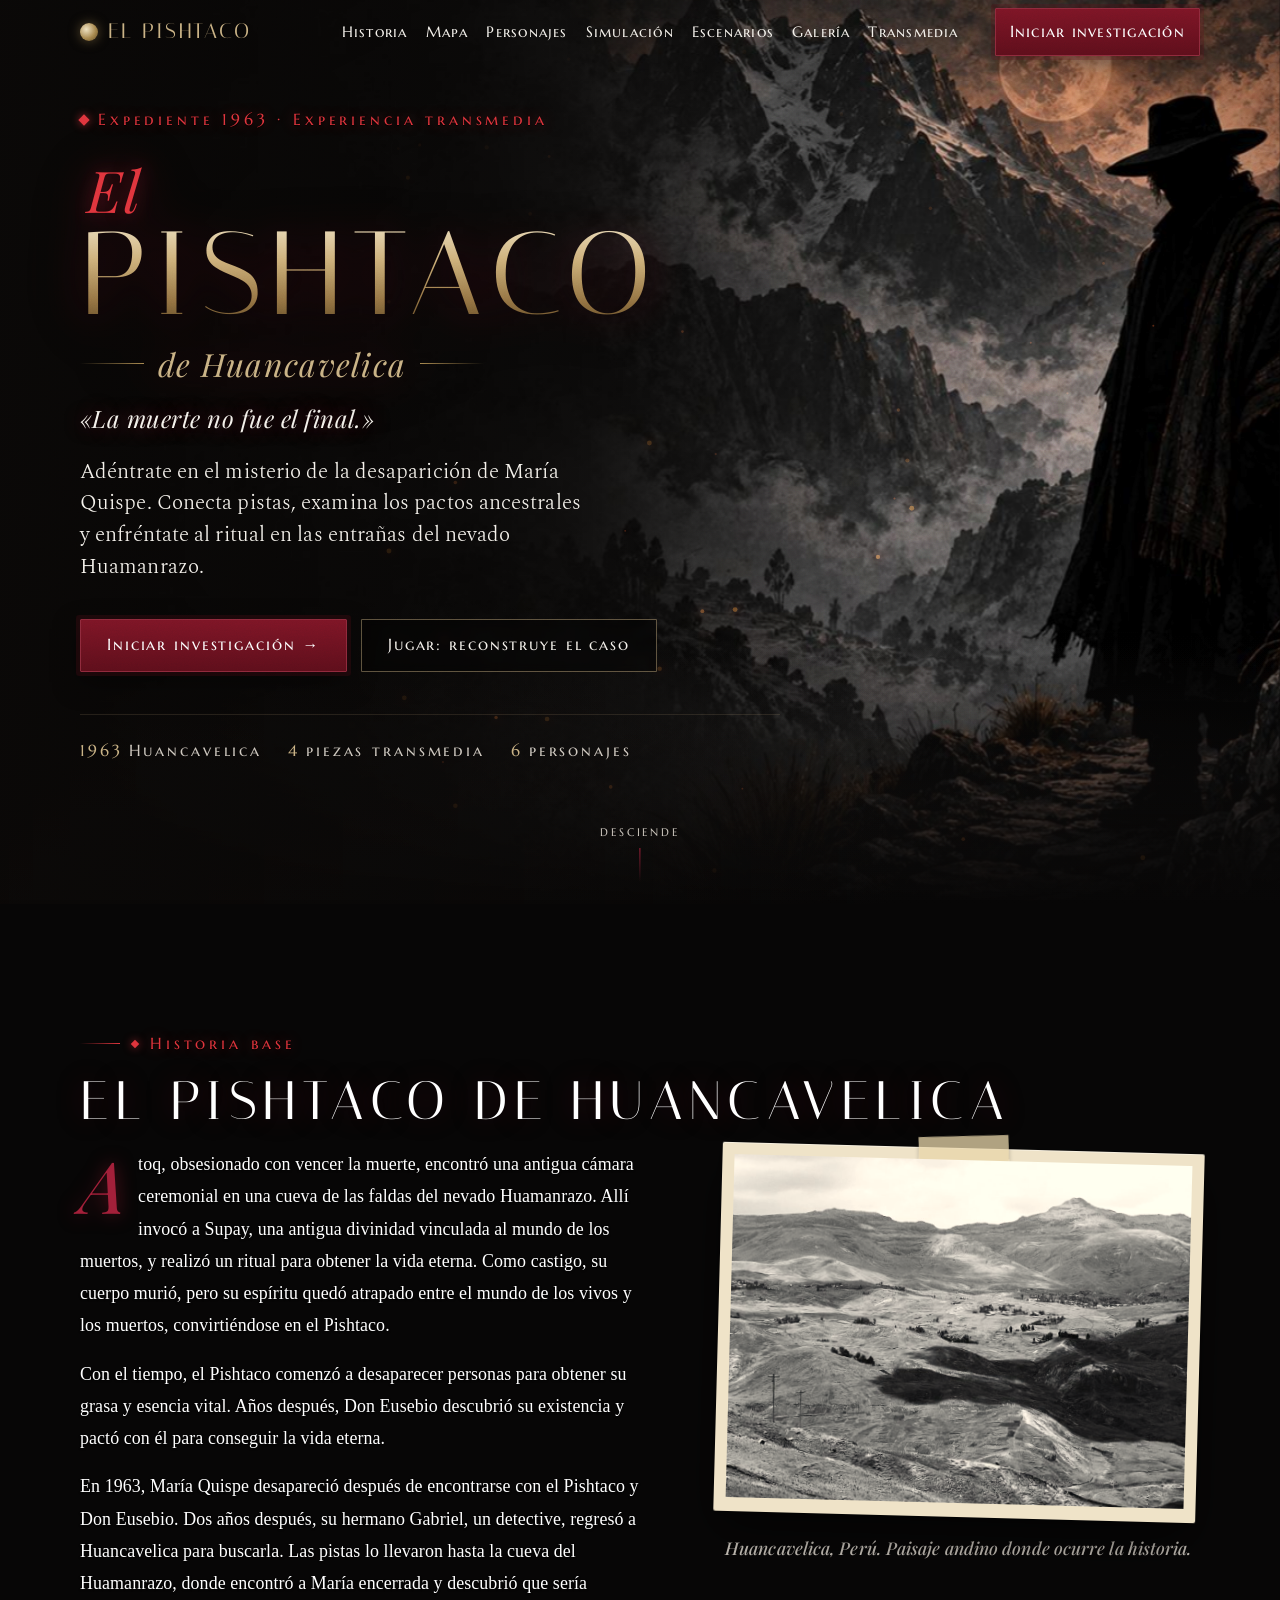
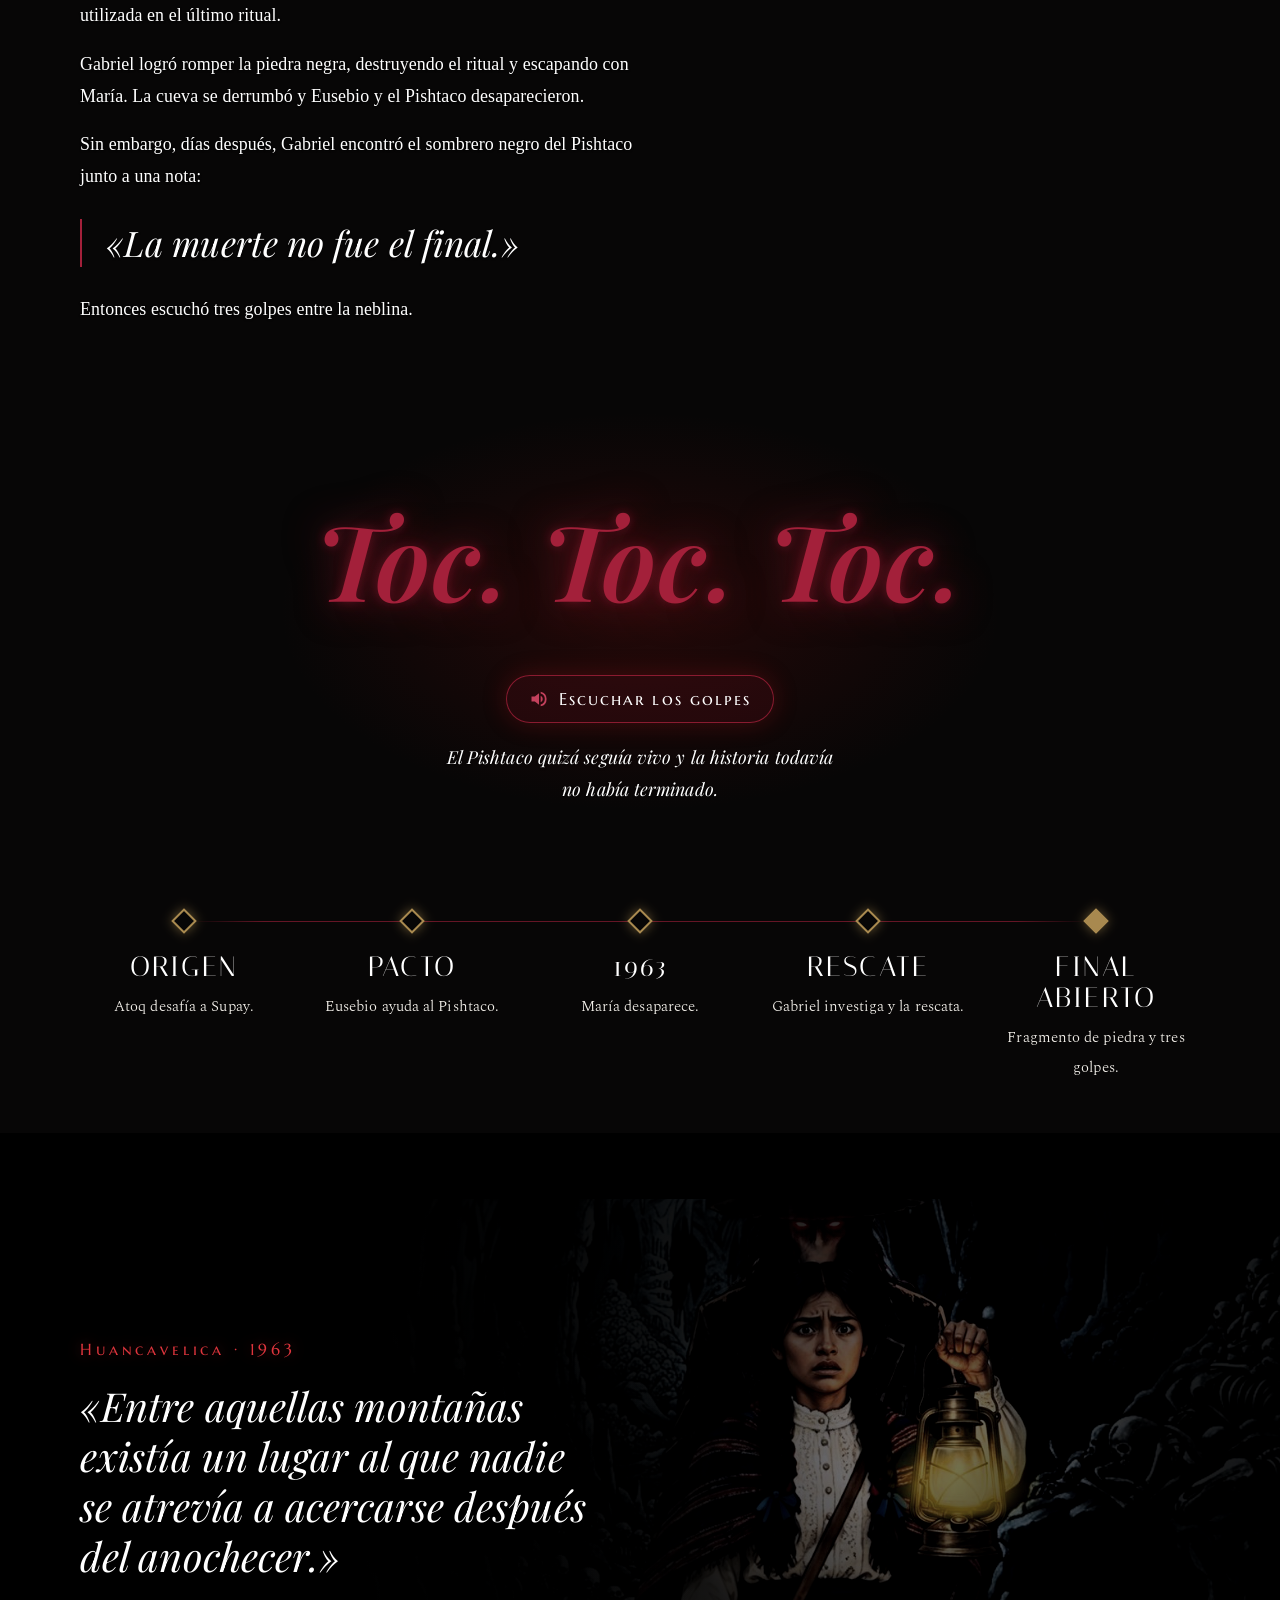
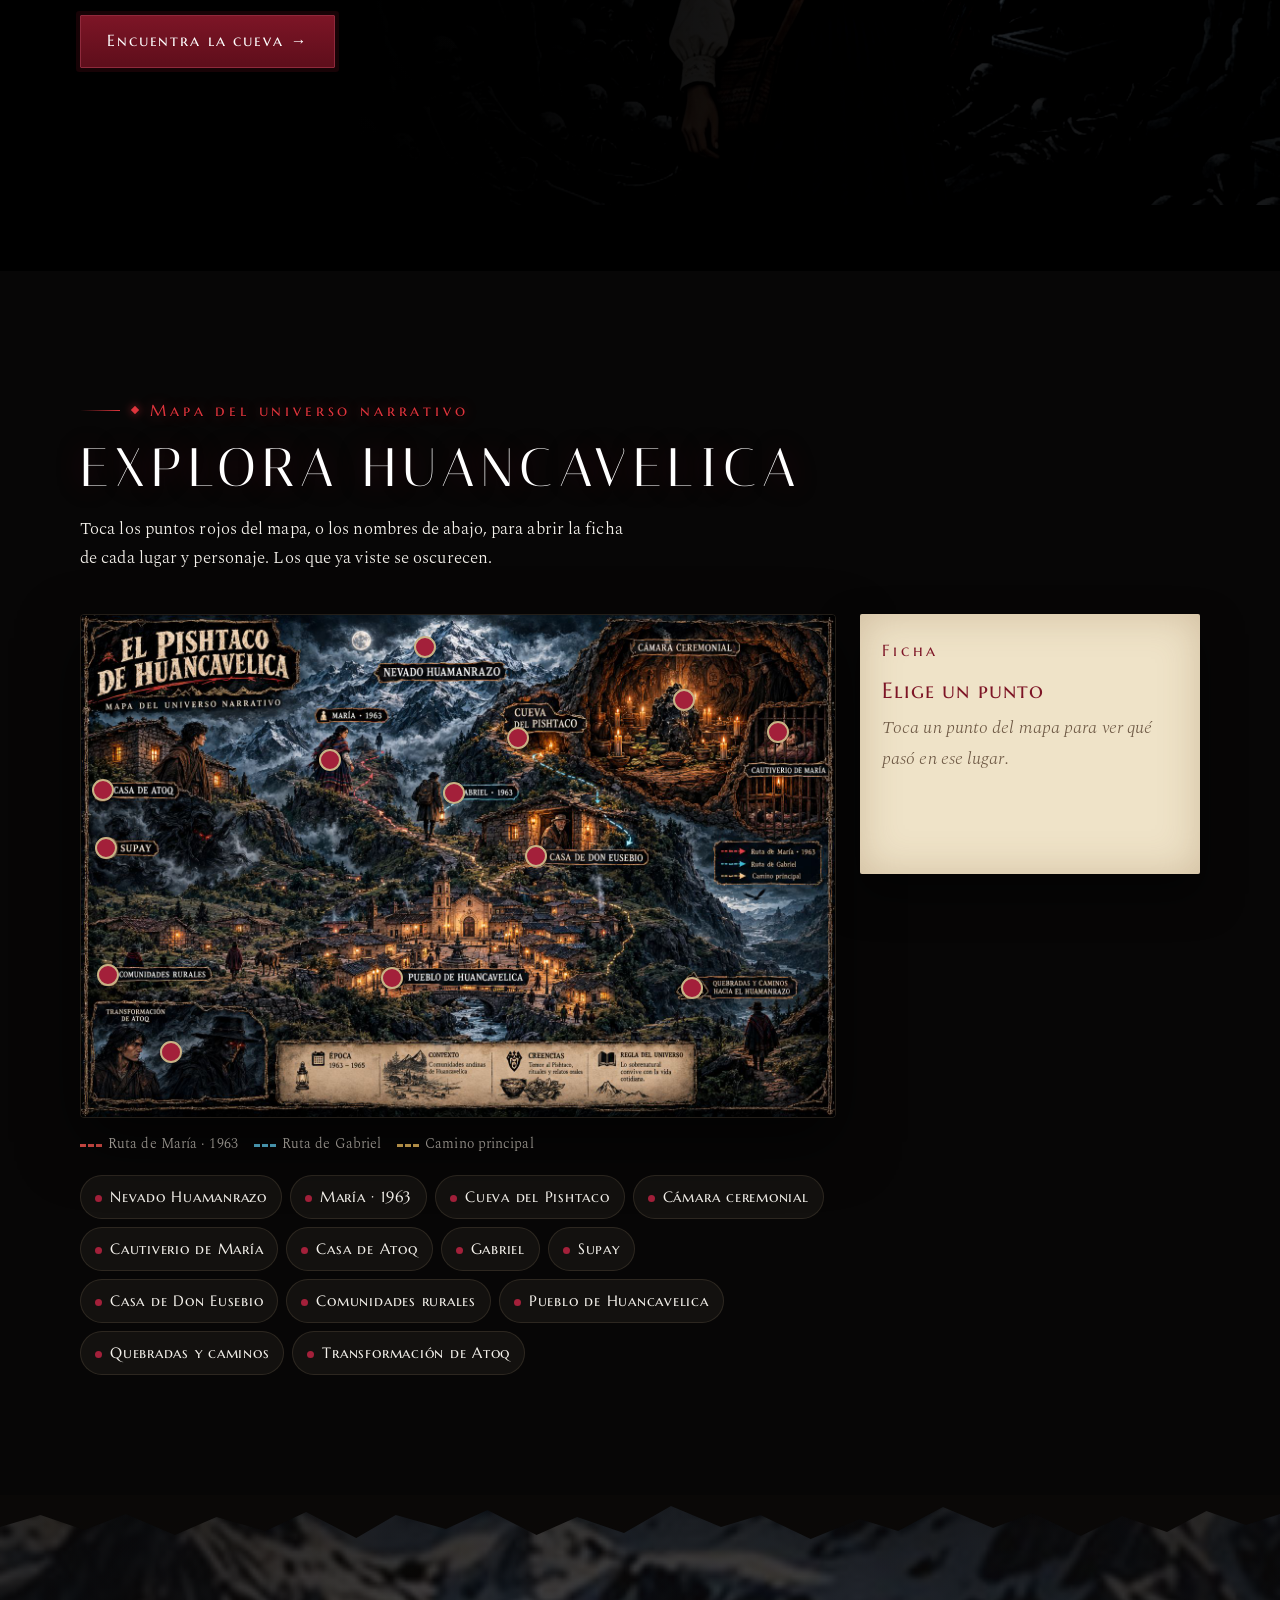
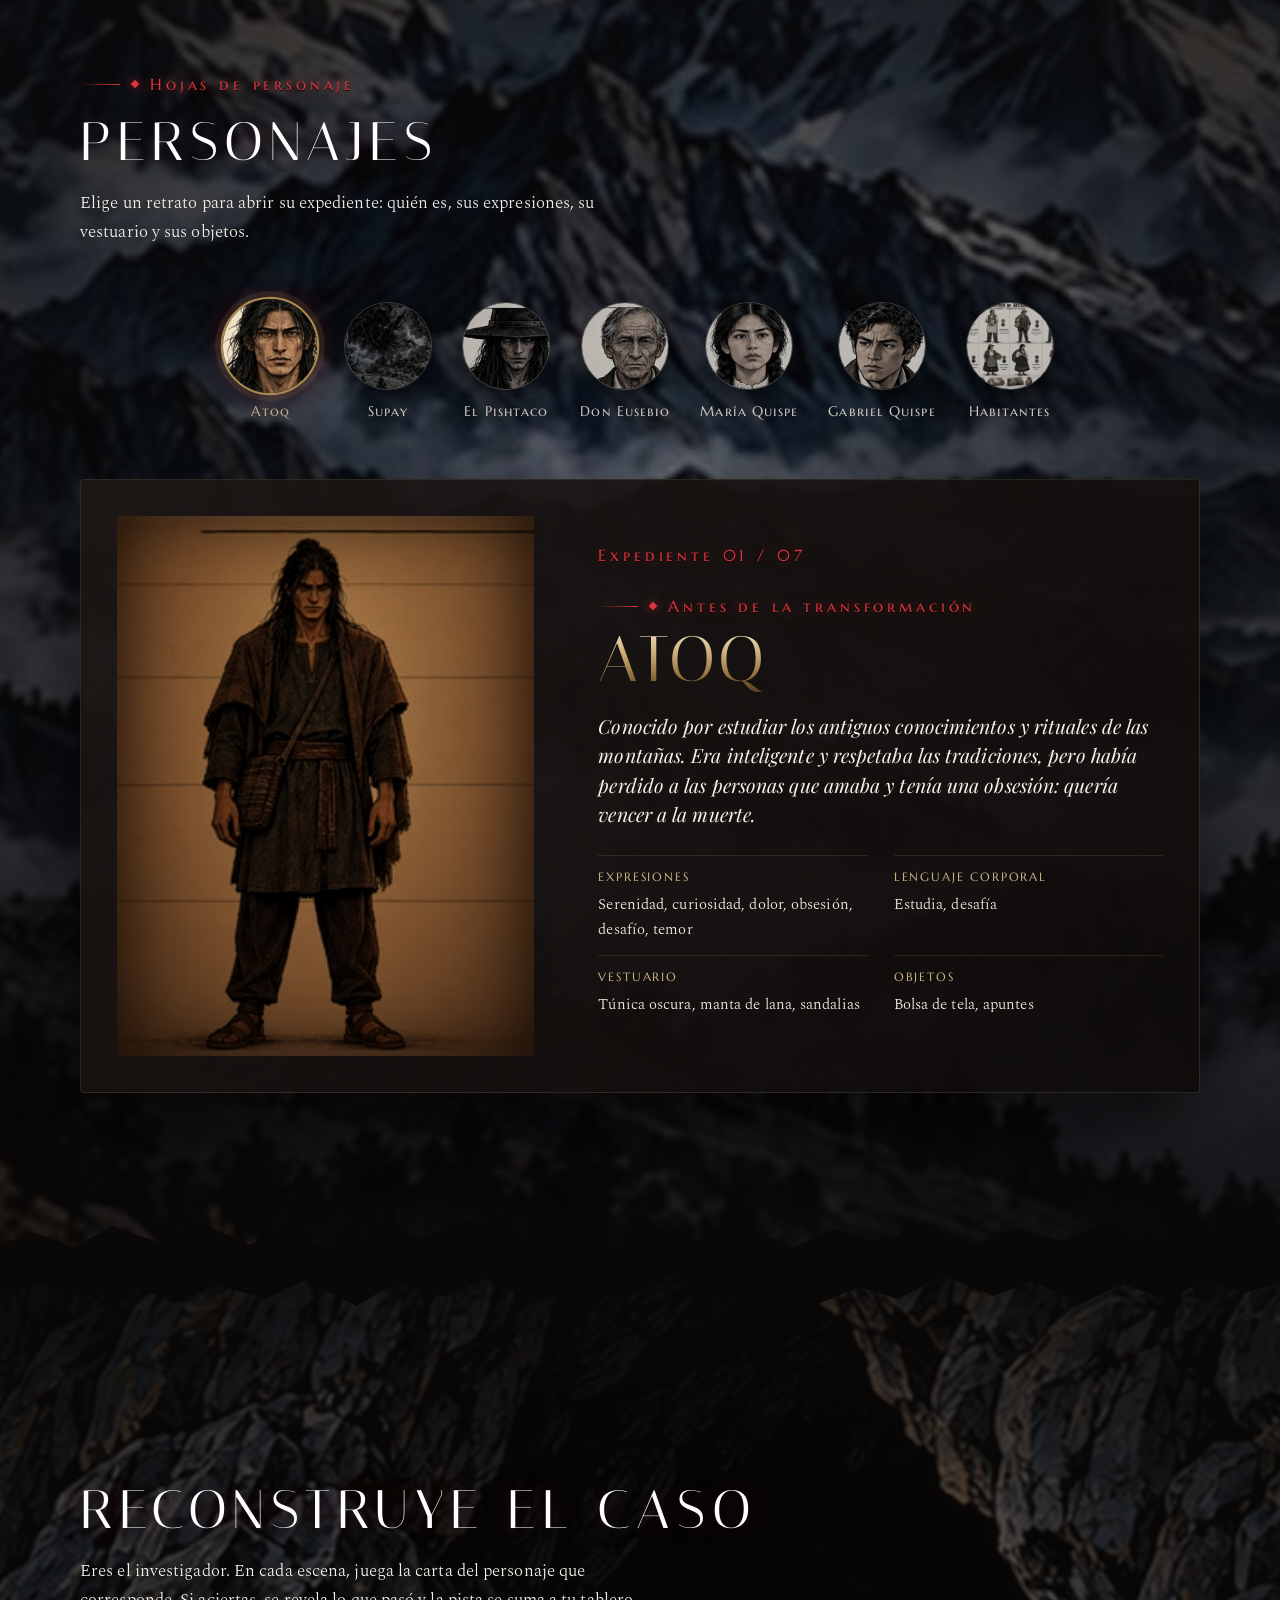
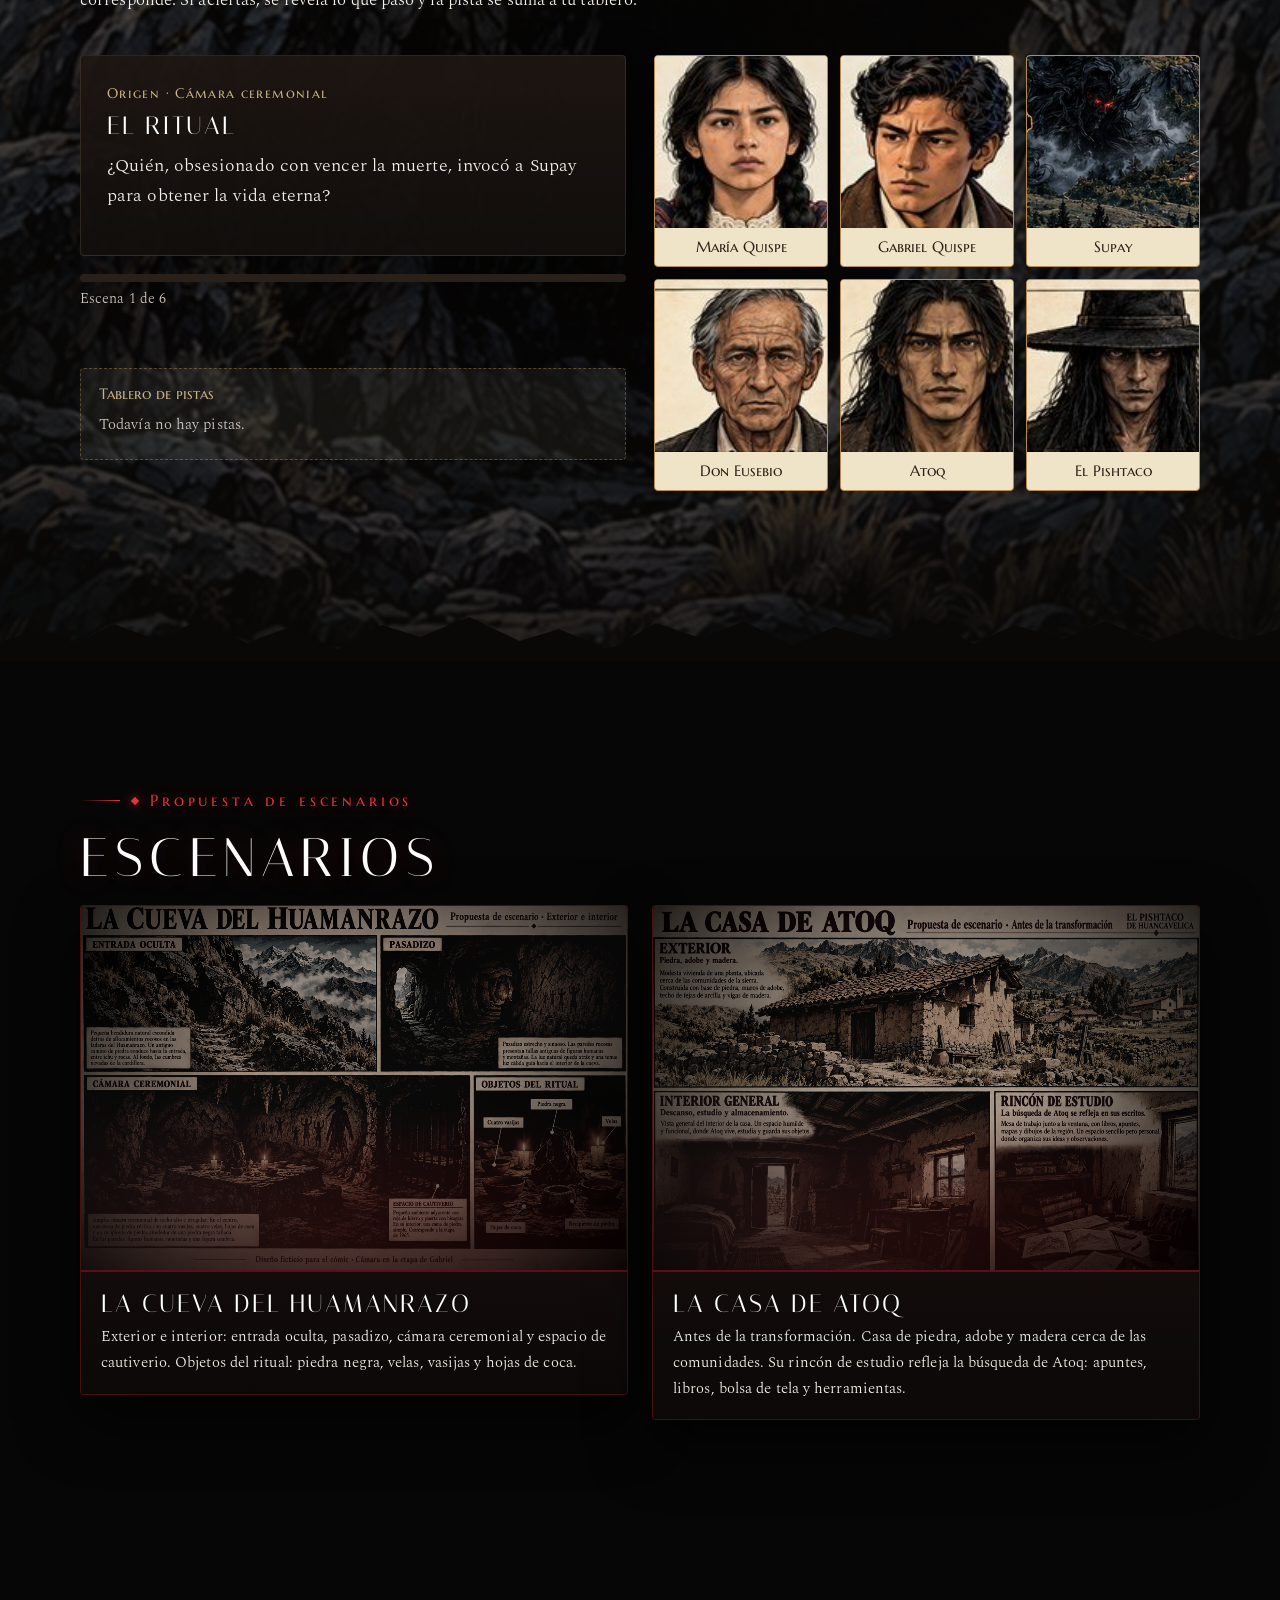
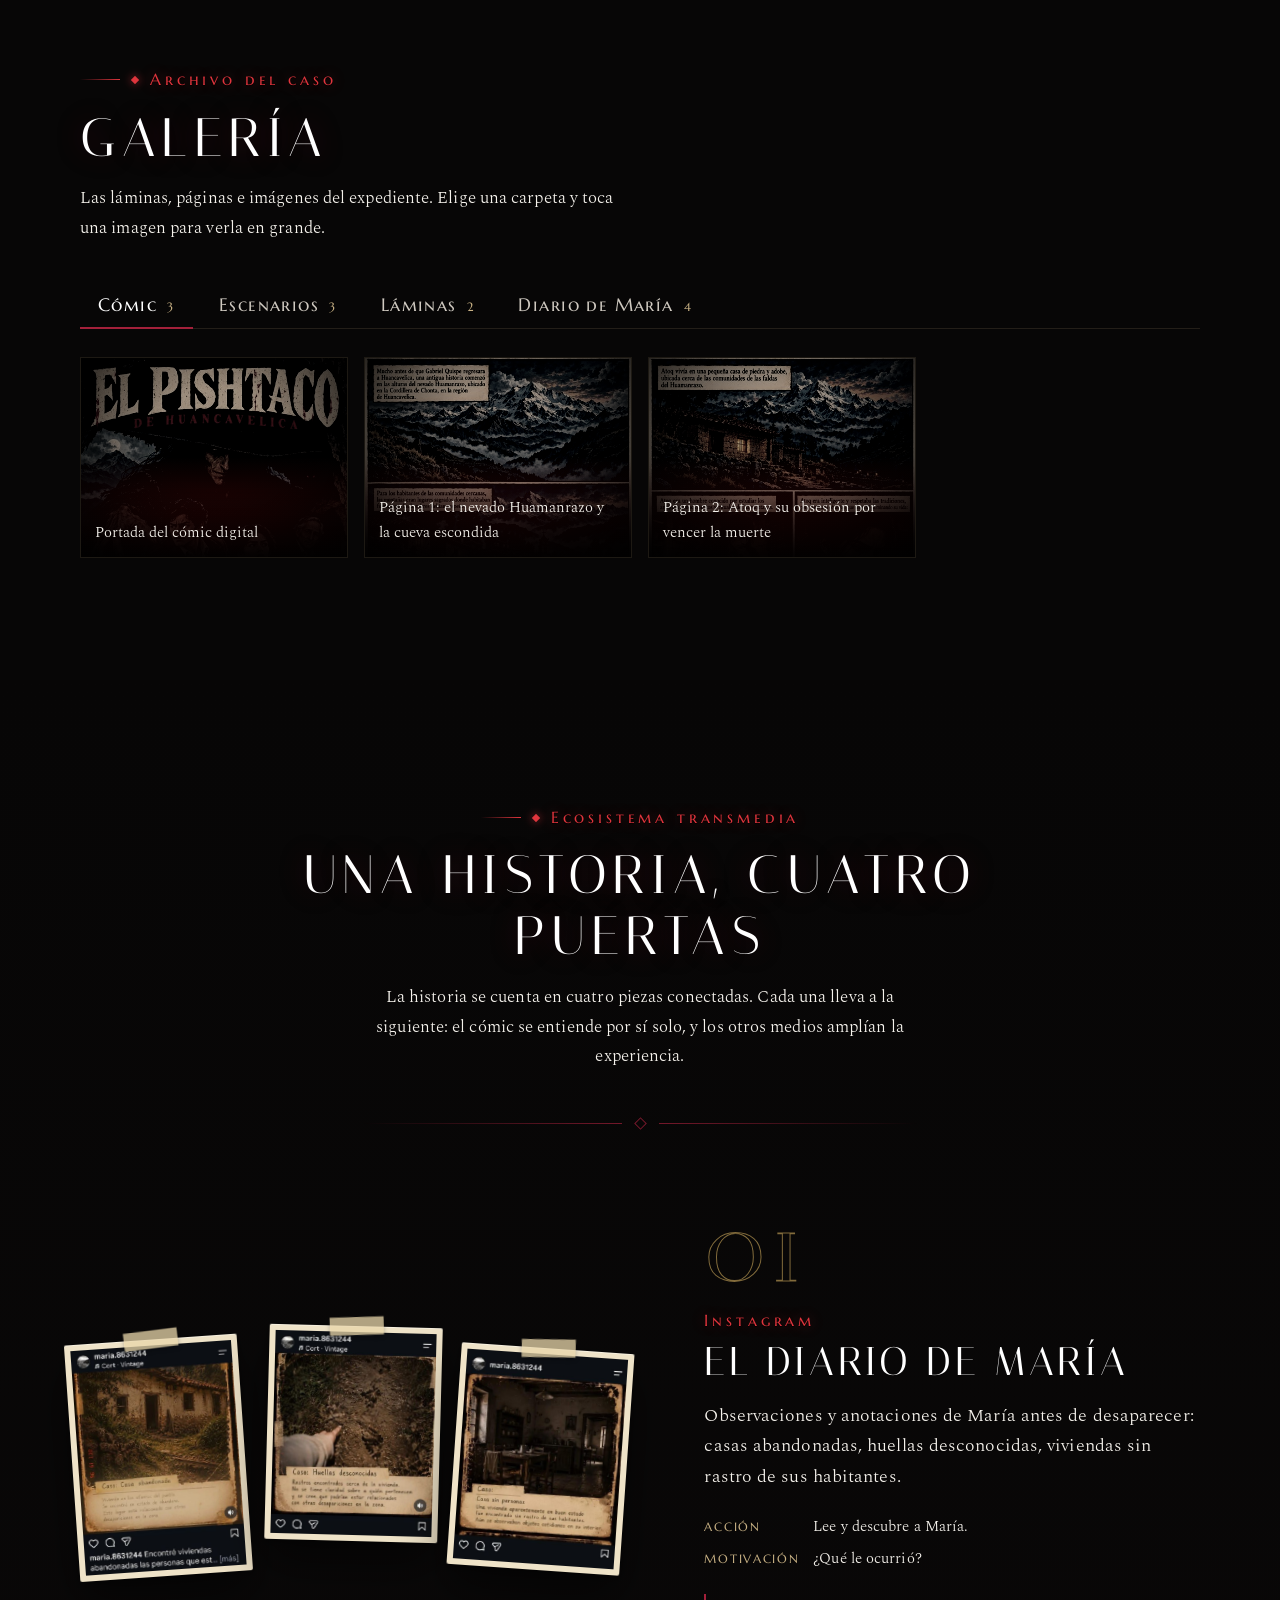
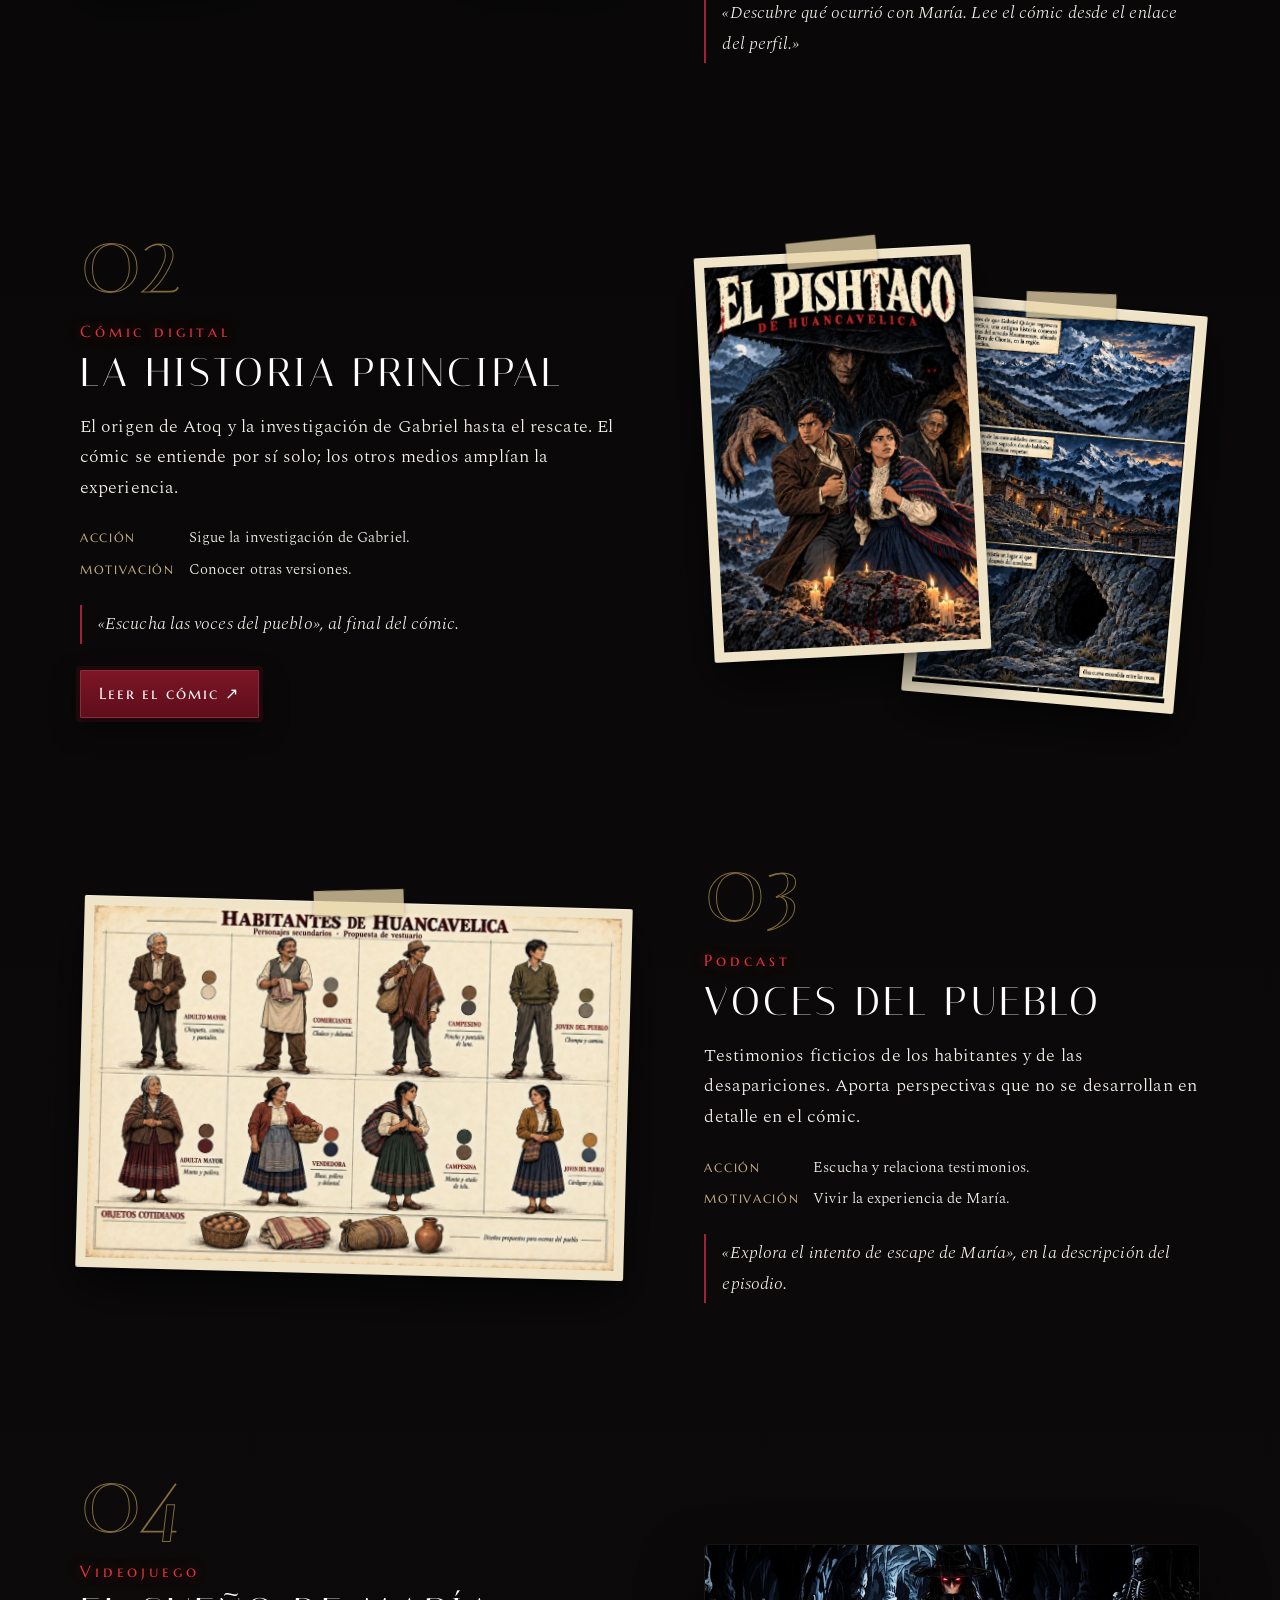
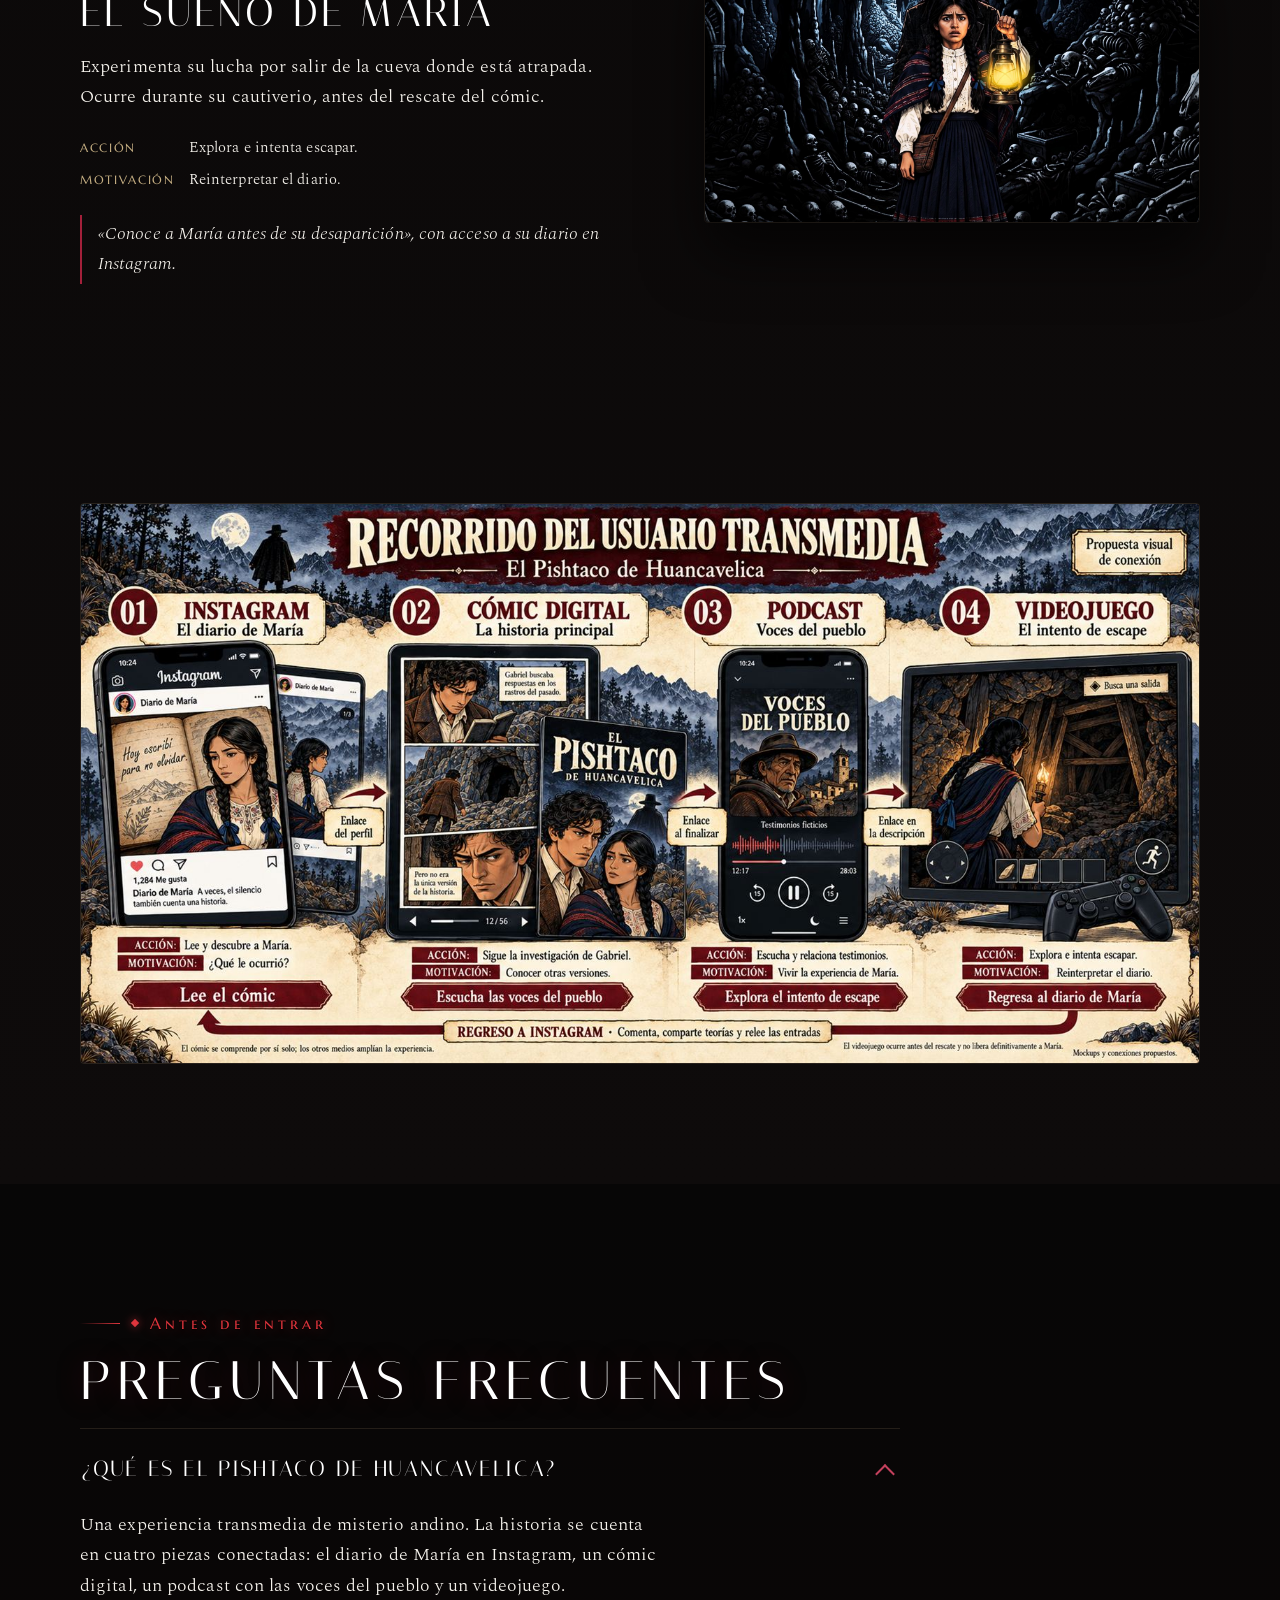
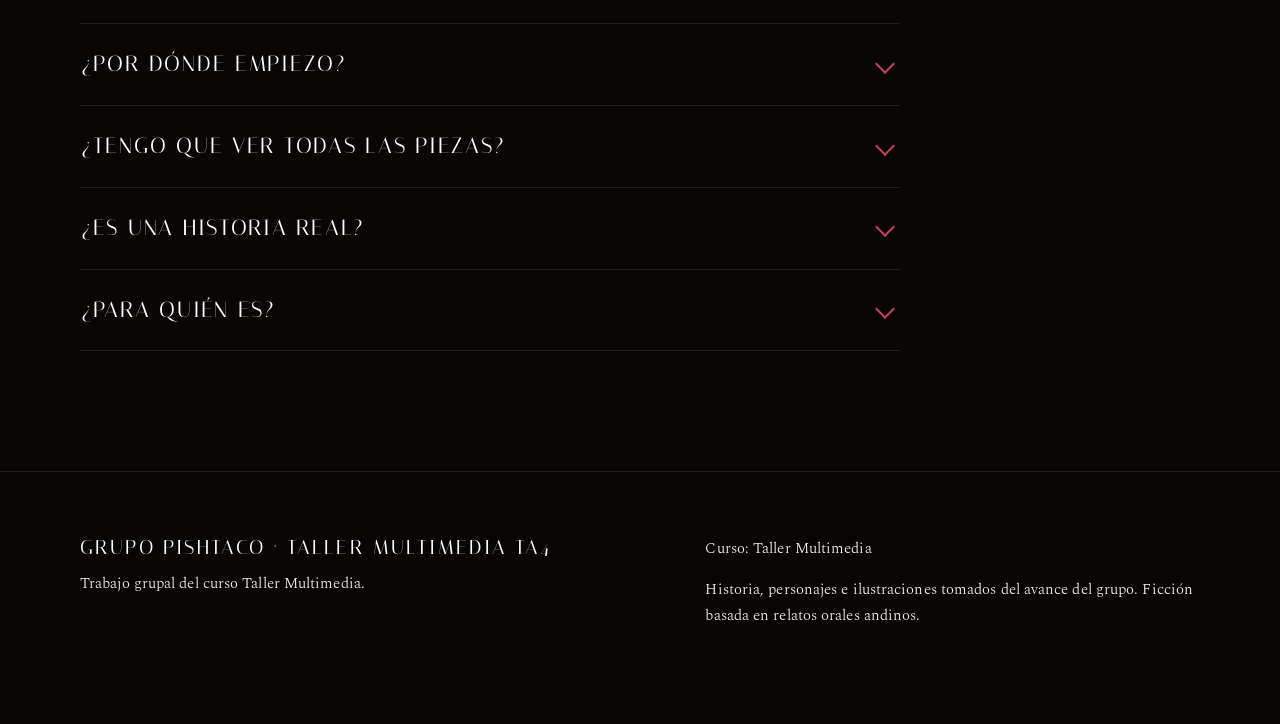
==== commit d2ad42fe: "Versión en enlaces para evitar caché" ====
--- a/index.html
+++ b/index.html
@@ -8,7 +8,7 @@
 <link rel="preconnect" href="https://fonts.googleapis.com">
 <link rel="preconnect" href="https://fonts.gstatic.com" crossorigin>
 <link href="https://fonts.googleapis.com/css2?family=Italiana&family=Marcellus+SC&family=Playfair+Display:ital,wght@0,400;0,500;1,400;1,500;1,600&family=Spectral:ital,wght@0,300;0,400;1,300&display=swap" rel="stylesheet">
-<link rel="stylesheet" href="estilos.css">
+<link rel="stylesheet" href="estilos.css?v=20261117153220">
 <script>
   // Cortina de cine: solo la primera vez por visita y nunca si se pidió reducir movimiento.
   try {
@@ -293,7 +293,7 @@
   </div>
 </footer>
 
-<script src="datos.js"></script>
-<script src="app.js"></script>
+<script src="datos.js?v=20261117153220"></script>
+<script src="app.js?v=20261117153220"></script>
 </body>
 </html>
--- a/estilos.css
+++ b/estilos.css
@@ -1130,6 +1130,93 @@
 .retrato .nombre { font-size: 0.85rem; color: var(--letra-vino-suave); }
 .retrato[aria-selected="true"] .nombre { color: var(--dorado); }
 
+/* =========================================================
+   TEORÍA DEL COLOR DEL TERROR (regla 60-30-10)
+   60 % negro: lo desconocido, la noche, la muerte.
+   30 % hueso / ceniza: frío, huesos, palidez de lo muerto (texto).
+   10 % rojo vino (sangre): peligro y alarma; solo subtemas, botones y golpes.
+   Dorado envejecido: metal oxidado, reliquia del ritual; solo nombres y rombos.
+   ========================================================= */
+:root {
+  --hueso: #ece6da;           /* títulos */
+  --ceniza: #d6cfc3;          /* texto de lectura */
+  --ceniza-oscura: #9c948a;   /* textos secundarios */
+  --letra-vino: var(--ceniza);
+  --letra-vino-suave: var(--ceniza-oscura);
+  --texto: var(--ceniza);
+  --champan: var(--ceniza);
+  --apagado: var(--ceniza-oscura);
+  --dorado: #a8894f;          /* oro viejo, sin brillo */
+  --dorado-claro: #c9b285;
+  --dorado-oscuro: #6f5a32;
+  --oro: var(--dorado-claro);
+  --cobre: var(--dorado);
+  --borde: rgba(201, 178, 133, 0.14);
+}
+body { color: var(--ceniza); }
+strong { color: var(--hueso); }
+
+/* Títulos y encabezados: hueso frío, con un halo rojo apenas perceptible */
+.titulo-seccion { color: var(--hueso); text-shadow: 0 0 26px rgba(125, 21, 38, 0.35); }
+.pieza h3, .panel h3, .escena h3, .linea-tiempo strong, .acordeon summary, footer h3 { color: var(--hueso); }
+.banner-frase, .nota { color: var(--hueso); }
+.lema { color: var(--ceniza); text-shadow: 0 0 18px rgba(163, 32, 58, 0.55); }
+.titulo-lugar { color: var(--dorado-claro); }
+
+/* Dorado envejecido: solo en los nombres y pequeños detalles */
+.titulo-nombre, .dossier h3 {
+  background: linear-gradient(180deg, #f1e6cb 0%, #cdb07a 38%, #957443 72%, #54401f 100%);
+  -webkit-background-clip: text; background-clip: text; color: transparent;
+}
+.portada h1 { filter: drop-shadow(0 6px 22px rgba(0, 0, 0, 0.9)) drop-shadow(0 0 18px rgba(125, 21, 38, 0.35)); }
+.marca { color: var(--dorado-claro); }
+.marca .luna { background: radial-gradient(circle at 35% 35%, #efe2c0, var(--dorado) 55%, #5a4620); box-shadow: 0 0 12px rgba(168, 137, 79, 0.5); }
+
+/* Menú y controles: ceniza; el rojo solo marca lo activo */
+.menu a { color: var(--ceniza); }
+.menu a:hover, .menu a.activo { color: var(--hueso); }
+.boton { color: var(--hueso); border-color: #8f2a3c; }
+.boton:hover { border-color: #c4415d; }
+.boton.fantasma { color: var(--ceniza); border-color: rgba(201, 178, 133, 0.45); }
+.boton.fantasma:hover { border-color: var(--dorado-claro); color: var(--hueso); }
+.boton-golpes { color: var(--hueso); }
+.pestana-galeria { color: var(--ceniza-oscura); }
+.pestana-galeria[aria-selected="true"] { color: var(--hueso); border-bottom-color: var(--vino-vivo); }
+.acordeon summary { color: var(--hueso); }
+.lugar-btn, .lugar-btn:not(.activo) { color: var(--ceniza); }
+.lugar-btn.activo { color: var(--hueso); border-color: var(--vino-vivo); }
+.lugar-btn.activo::before { background: var(--vino-texto); }
+.retrato .nombre { color: var(--ceniza-oscura); }
+.retrato[aria-selected="true"] .nombre { color: var(--dorado-claro); }
+.retrato[aria-selected="true"] .marco { border-color: var(--dorado); box-shadow: 0 0 0 5px rgba(168, 137, 79, 0.14), 0 0 26px rgba(125, 21, 38, 0.4); }
+.datos dt, .ficha-uso dt, .datos-portada strong, .pestana-galeria .cuenta { color: var(--dorado-claro); }
+.datos-portada { color: var(--ceniza-oscura); }
+
+/* Rojo vino: SOLO subtemas (etiquetas), «Toc», capitular y botones */
+.etiqueta, .banner-sup, .sello, .folio, .pieza .medio { color: var(--vino-texto); }
+.titulo-el { color: var(--vino-texto); }
+
+/* Texto en blanco, subtemas en rojo y «El» más grande */
+:root {
+  --ceniza: #f5f2ec;          /* texto teórico: blanco */
+  --ceniza-oscura: #cfc9c0;   /* secundarios: blanco suave */
+  --hueso: #ffffff;
+  --rojo-subtema: #e0353d;    /* rojo sangre más visible */
+}
+body, .relato, .intro, .pieza .texto p, .panel p, .acordeon details p, .datos dd, .ficha-uso dd,
+.portada .bajada, .escena, .tablero ol, .linea-tiempo li > span:last-child { color: var(--ceniza); }
+.etiqueta, .banner-sup, .sello, .folio, .pieza .medio {
+  color: var(--rojo-subtema); text-shadow: 0 0 14px rgba(224, 53, 61, 0.45), 0 1px 0 rgba(0, 0, 0, 0.9);
+}
+.etiqueta::before { background: linear-gradient(90deg, transparent, var(--rojo-subtema)); }
+.etiqueta::after, .sello::before { background: var(--rojo-subtema); box-shadow: 0 0 8px rgba(224, 53, 61, 0.7); }
+.titulo-el { font-size: clamp(2.4rem, 4.8vw, 3.6rem); color: var(--rojo-subtema); margin-bottom: -0.05em; }
+/* Historia base: texto blanco puro, con más cuerpo para que se lea claramente */
+#historia .relato, #historia .relato p, #historia .cierre {
+  color: #ffffff; font-weight: 400; font-size: 1.12rem; line-height: 1.8;
+  text-shadow: 0 1px 2px rgba(0, 0, 0, 0.8);
+}
+
 @media (prefers-reduced-motion: reduce) {
   *, *::before, *::after { animation: none !important; transition: none !important; }
   html { scroll-behavior: auto; }
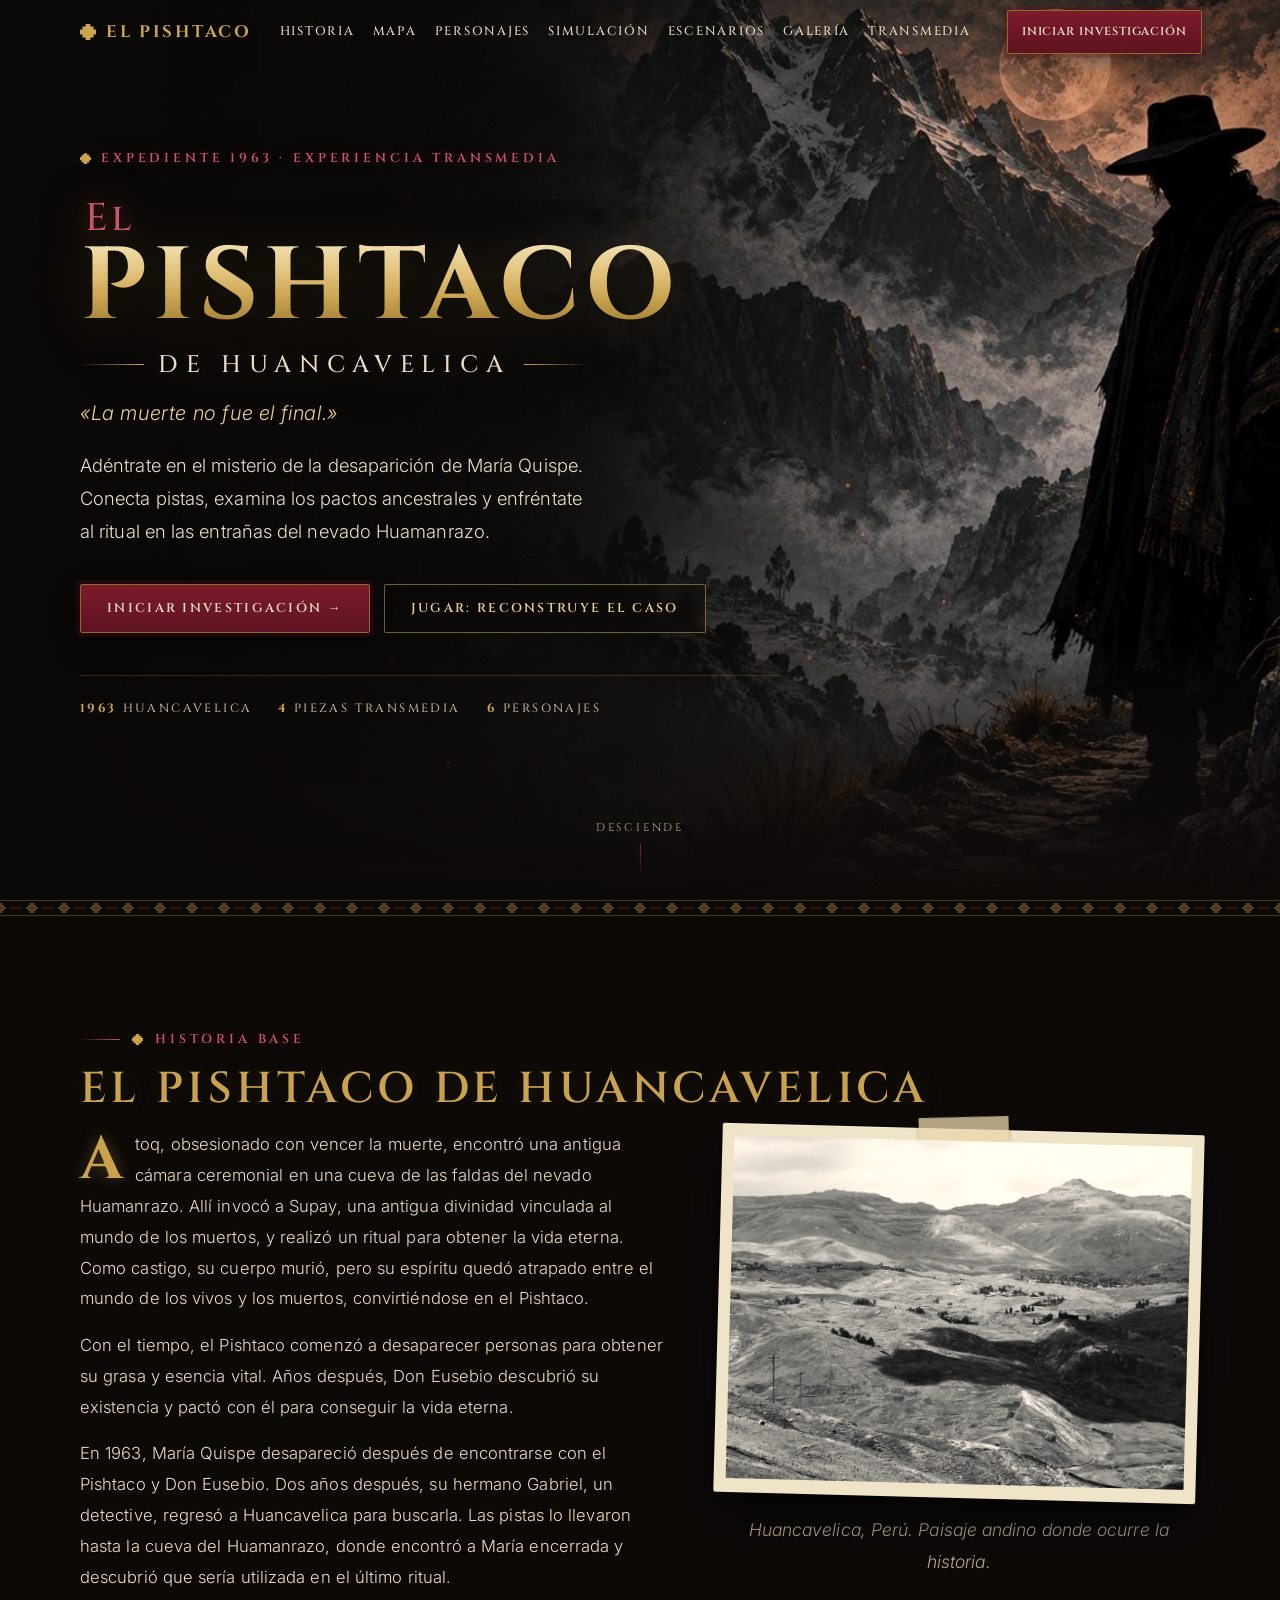
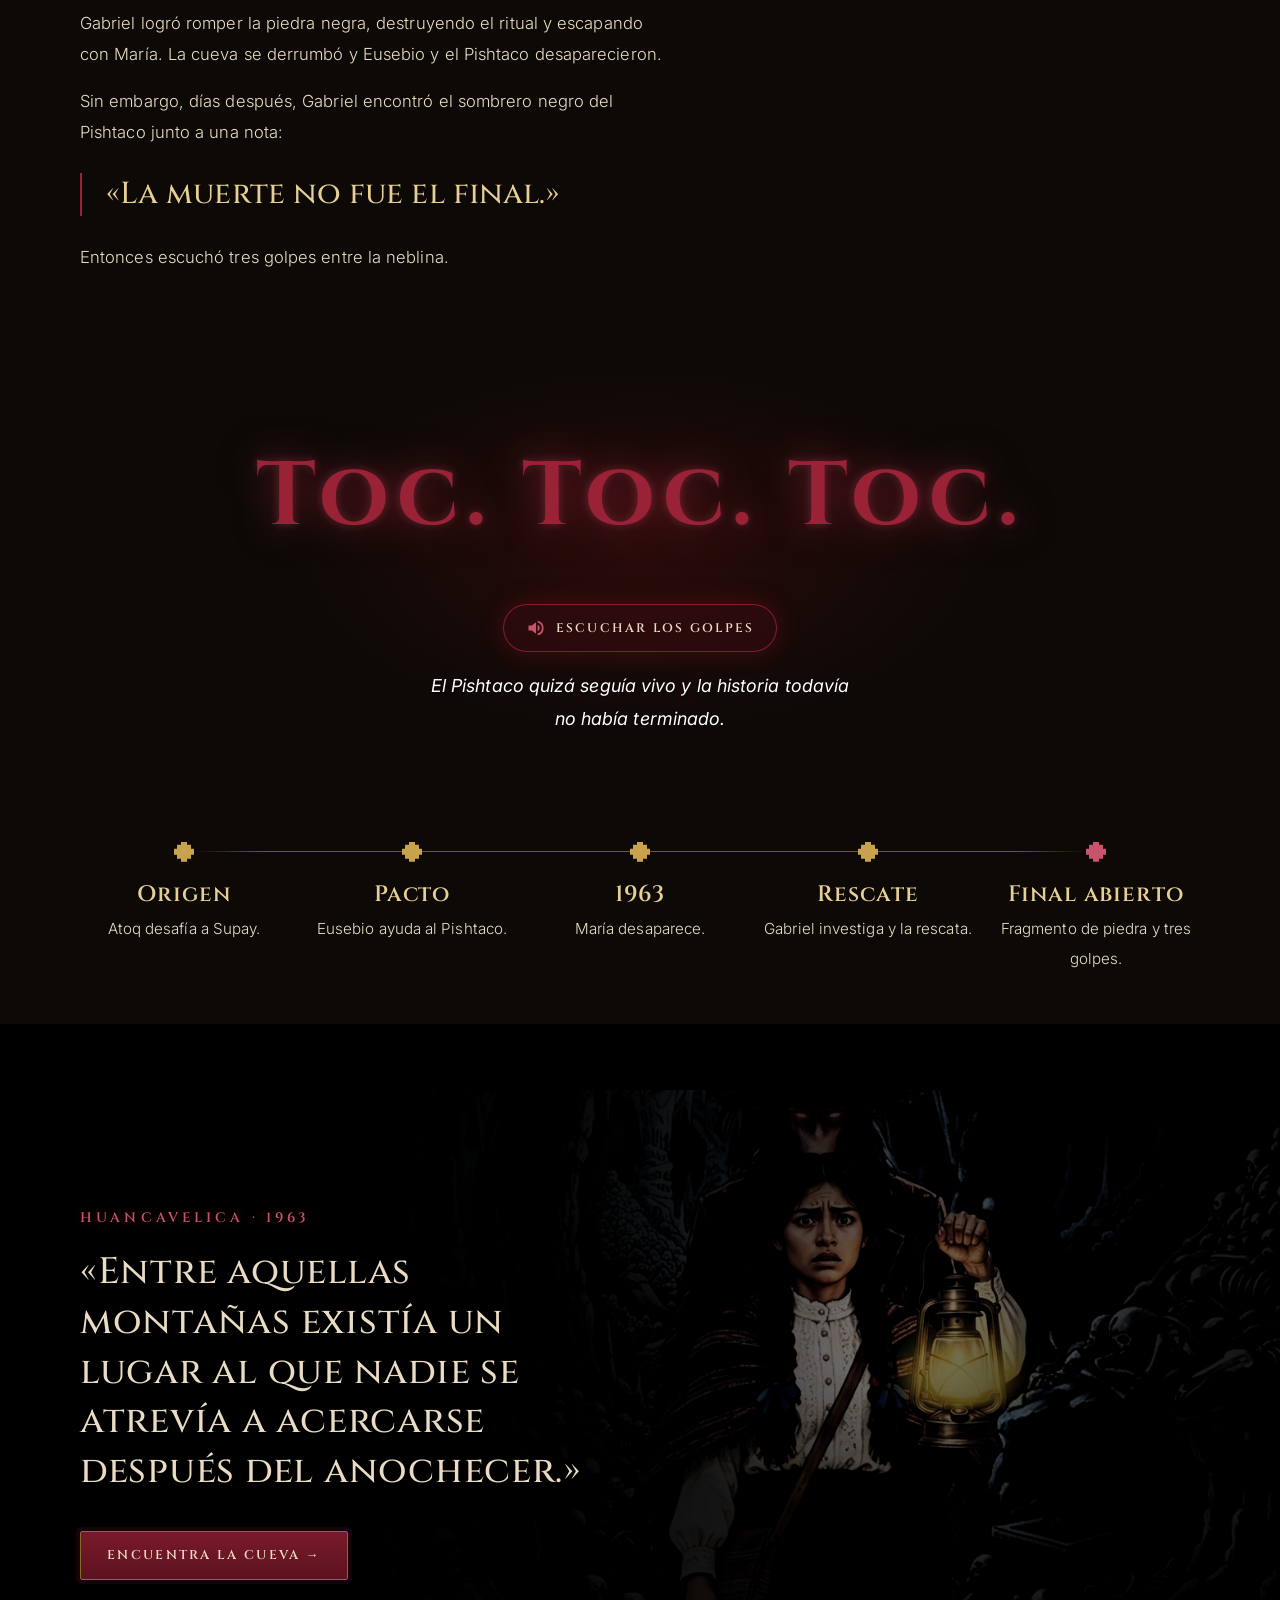
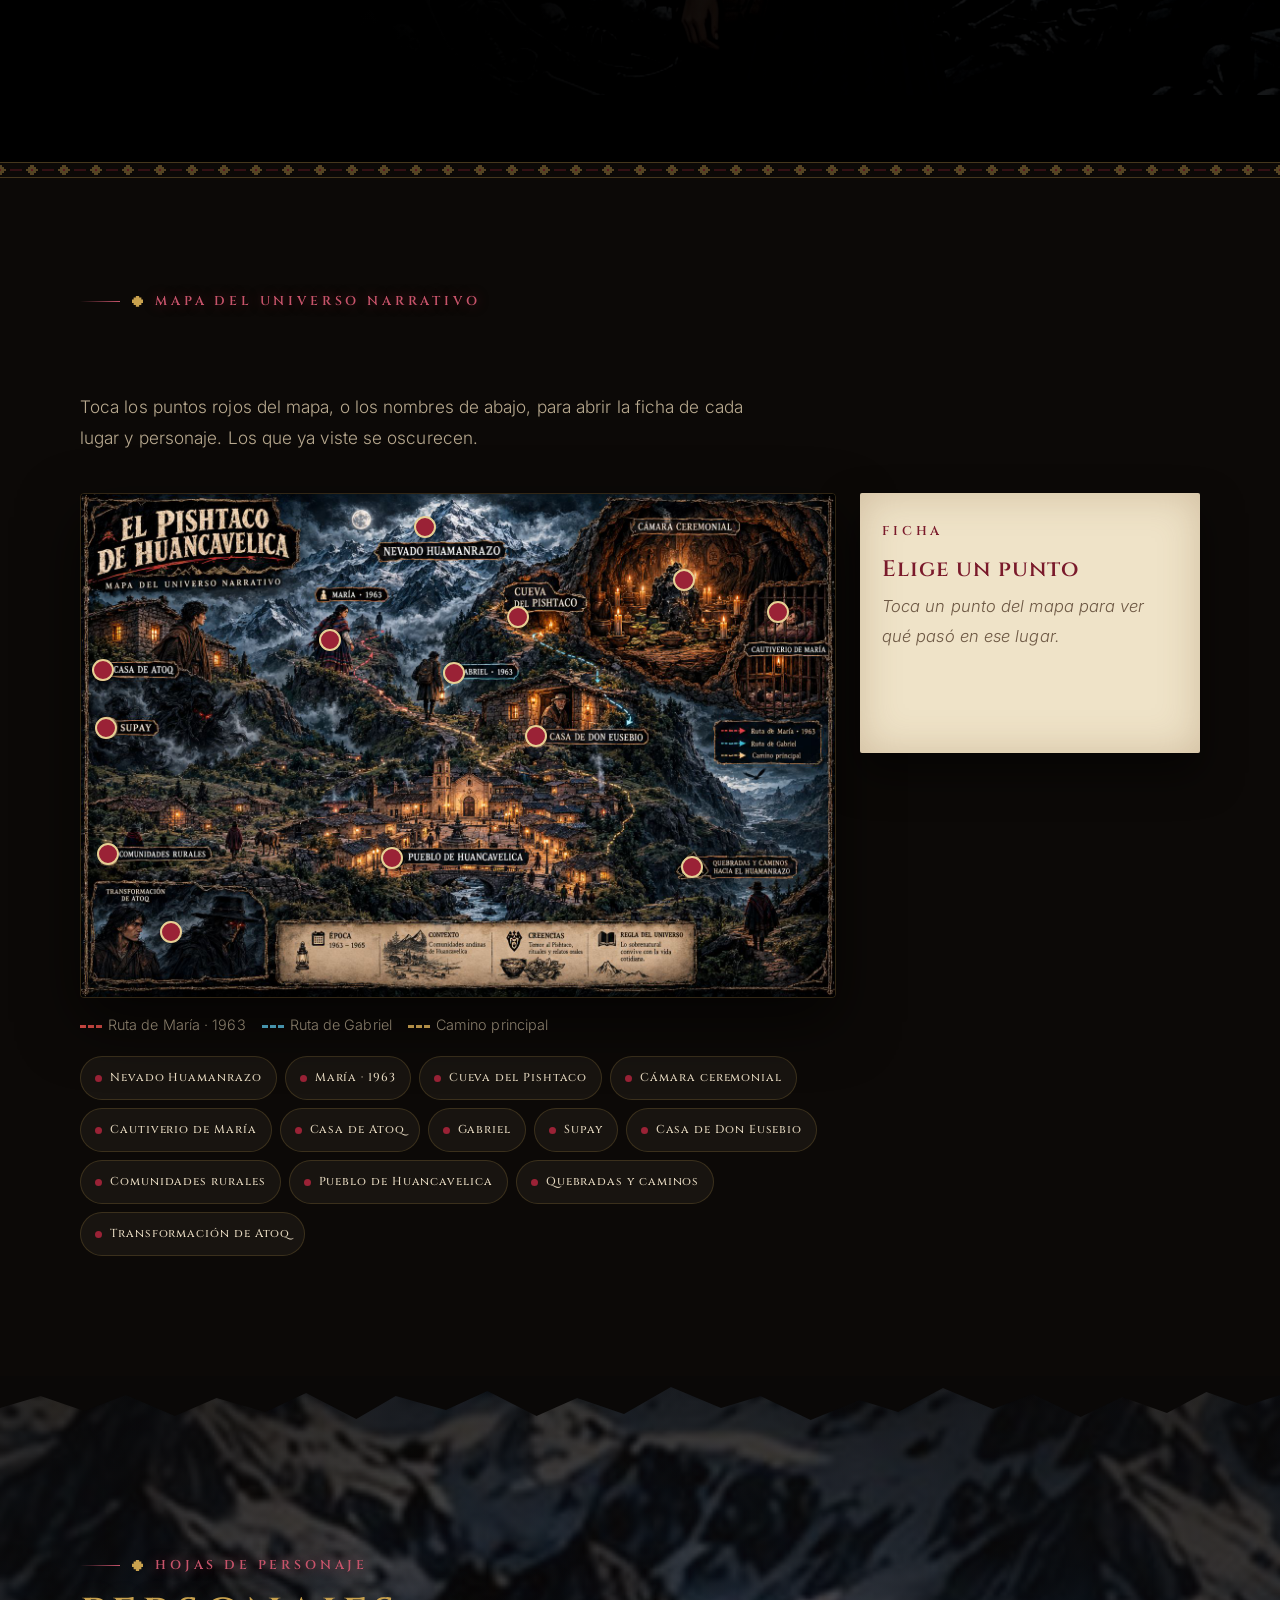
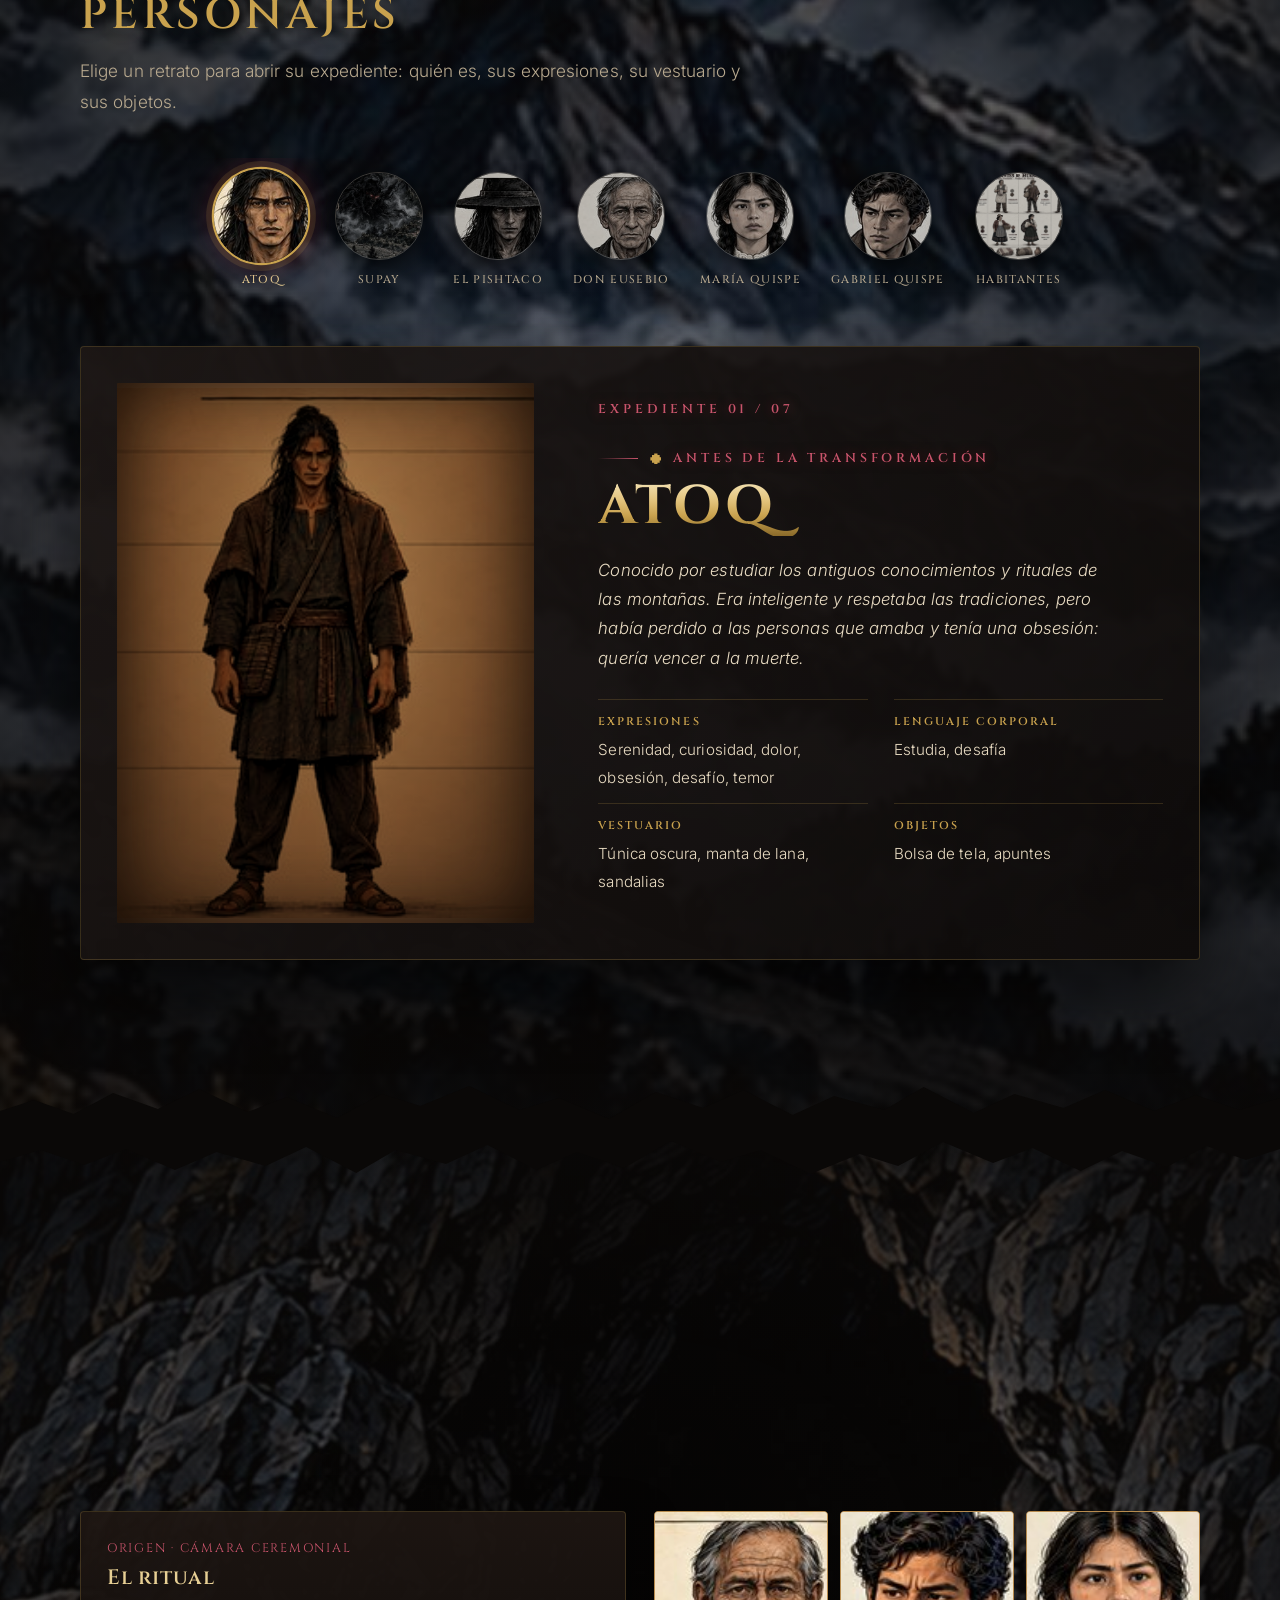
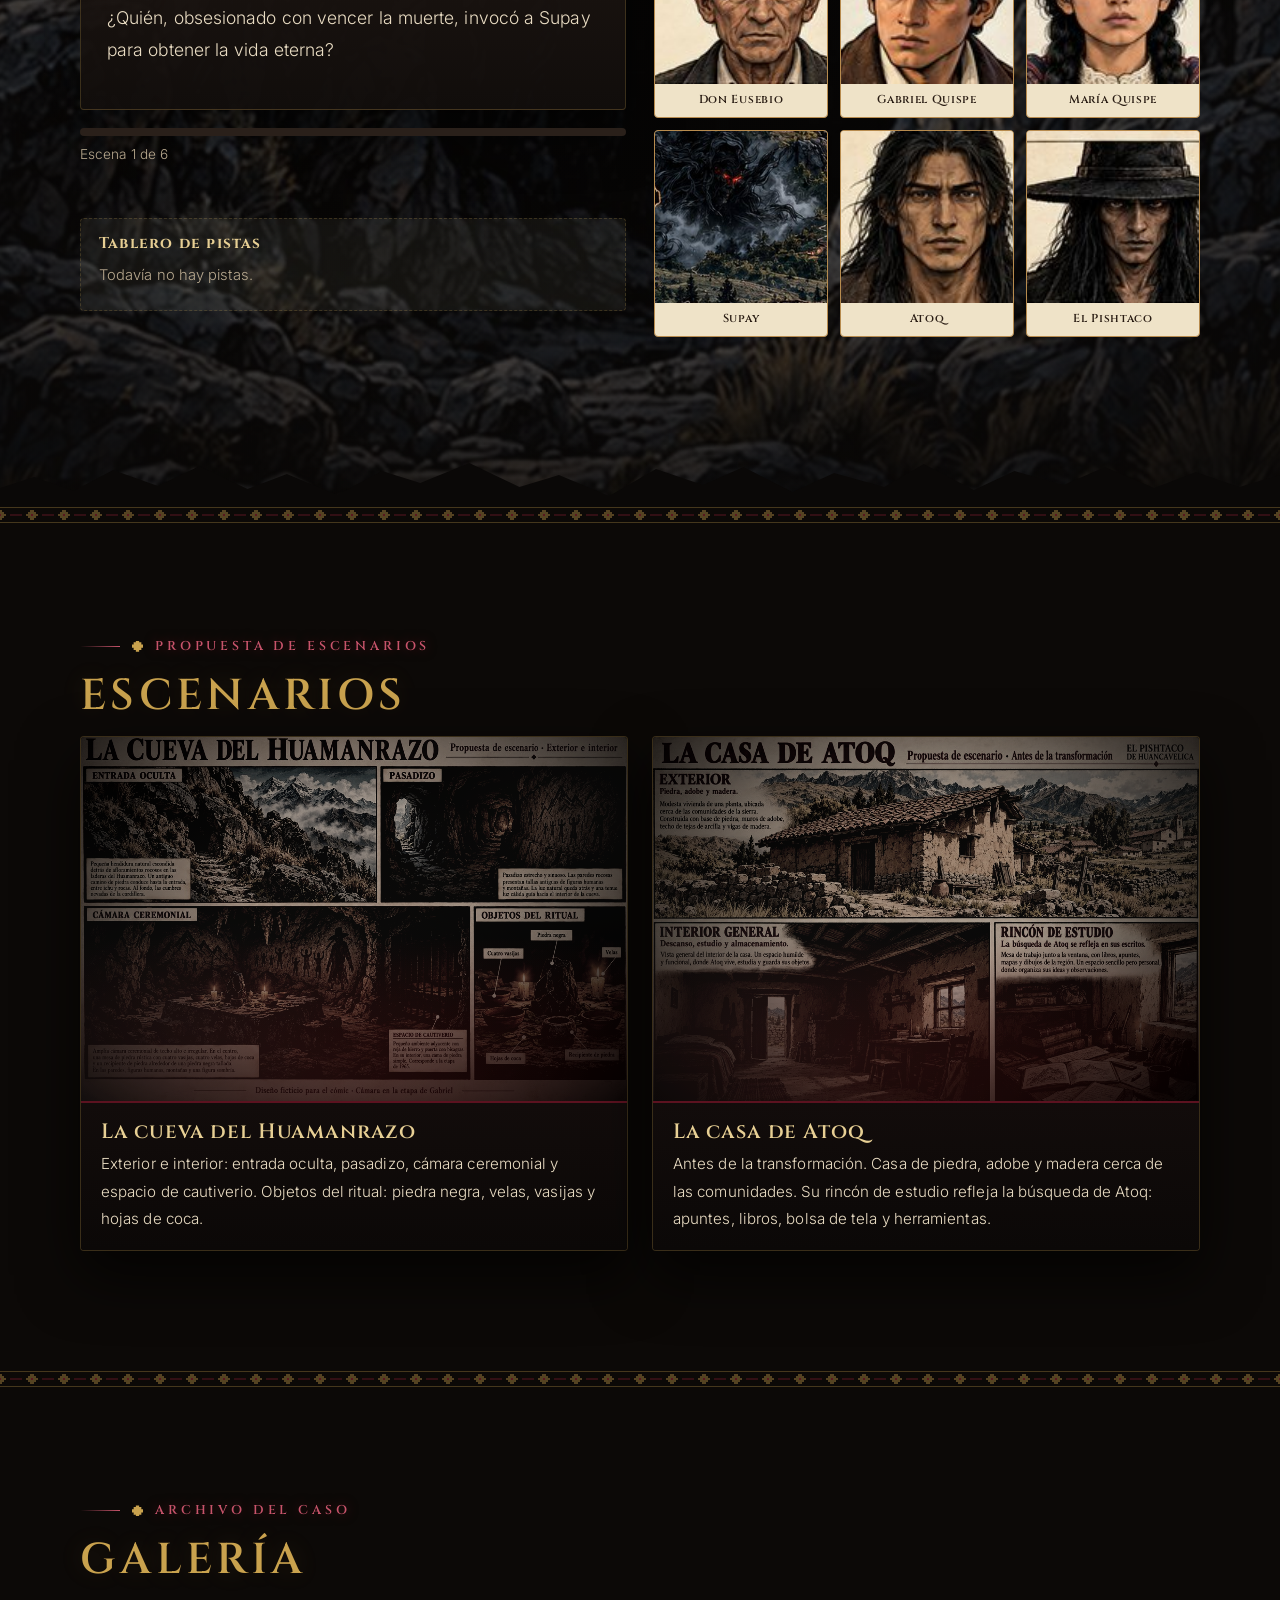
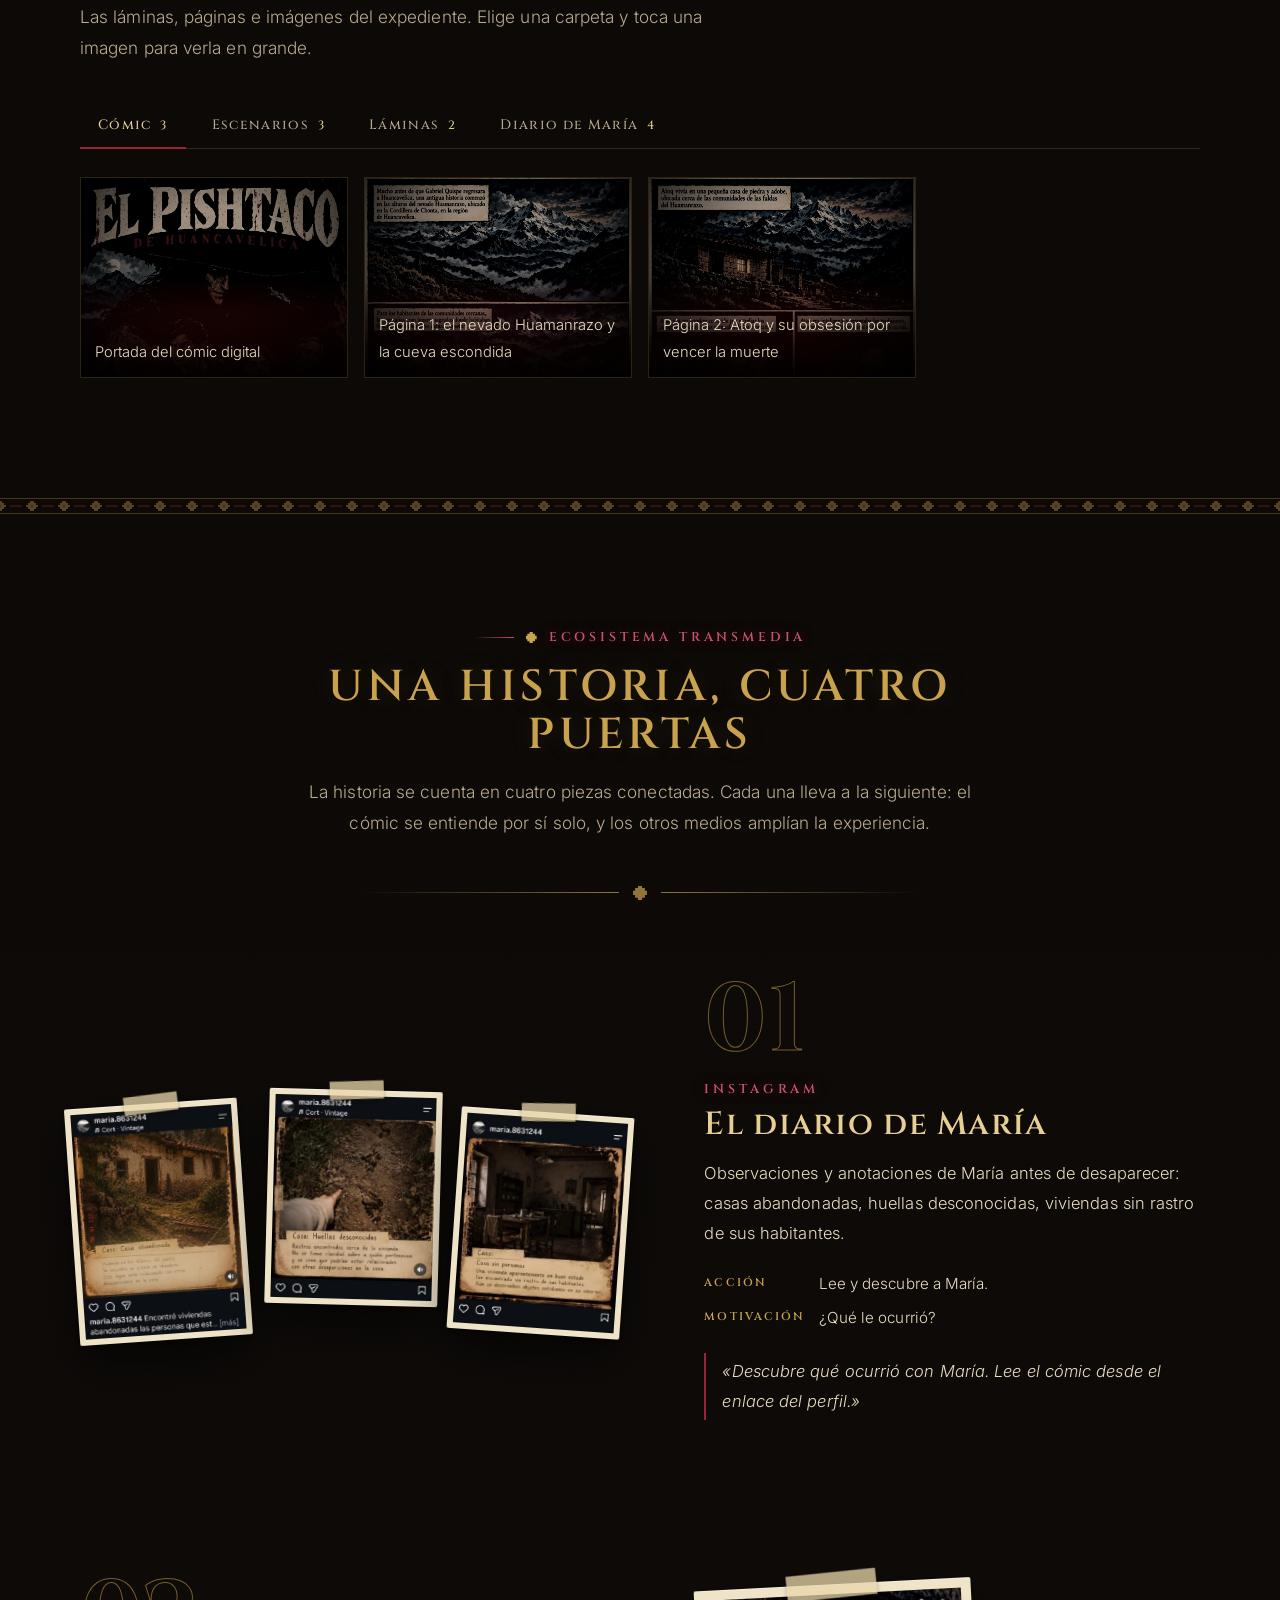
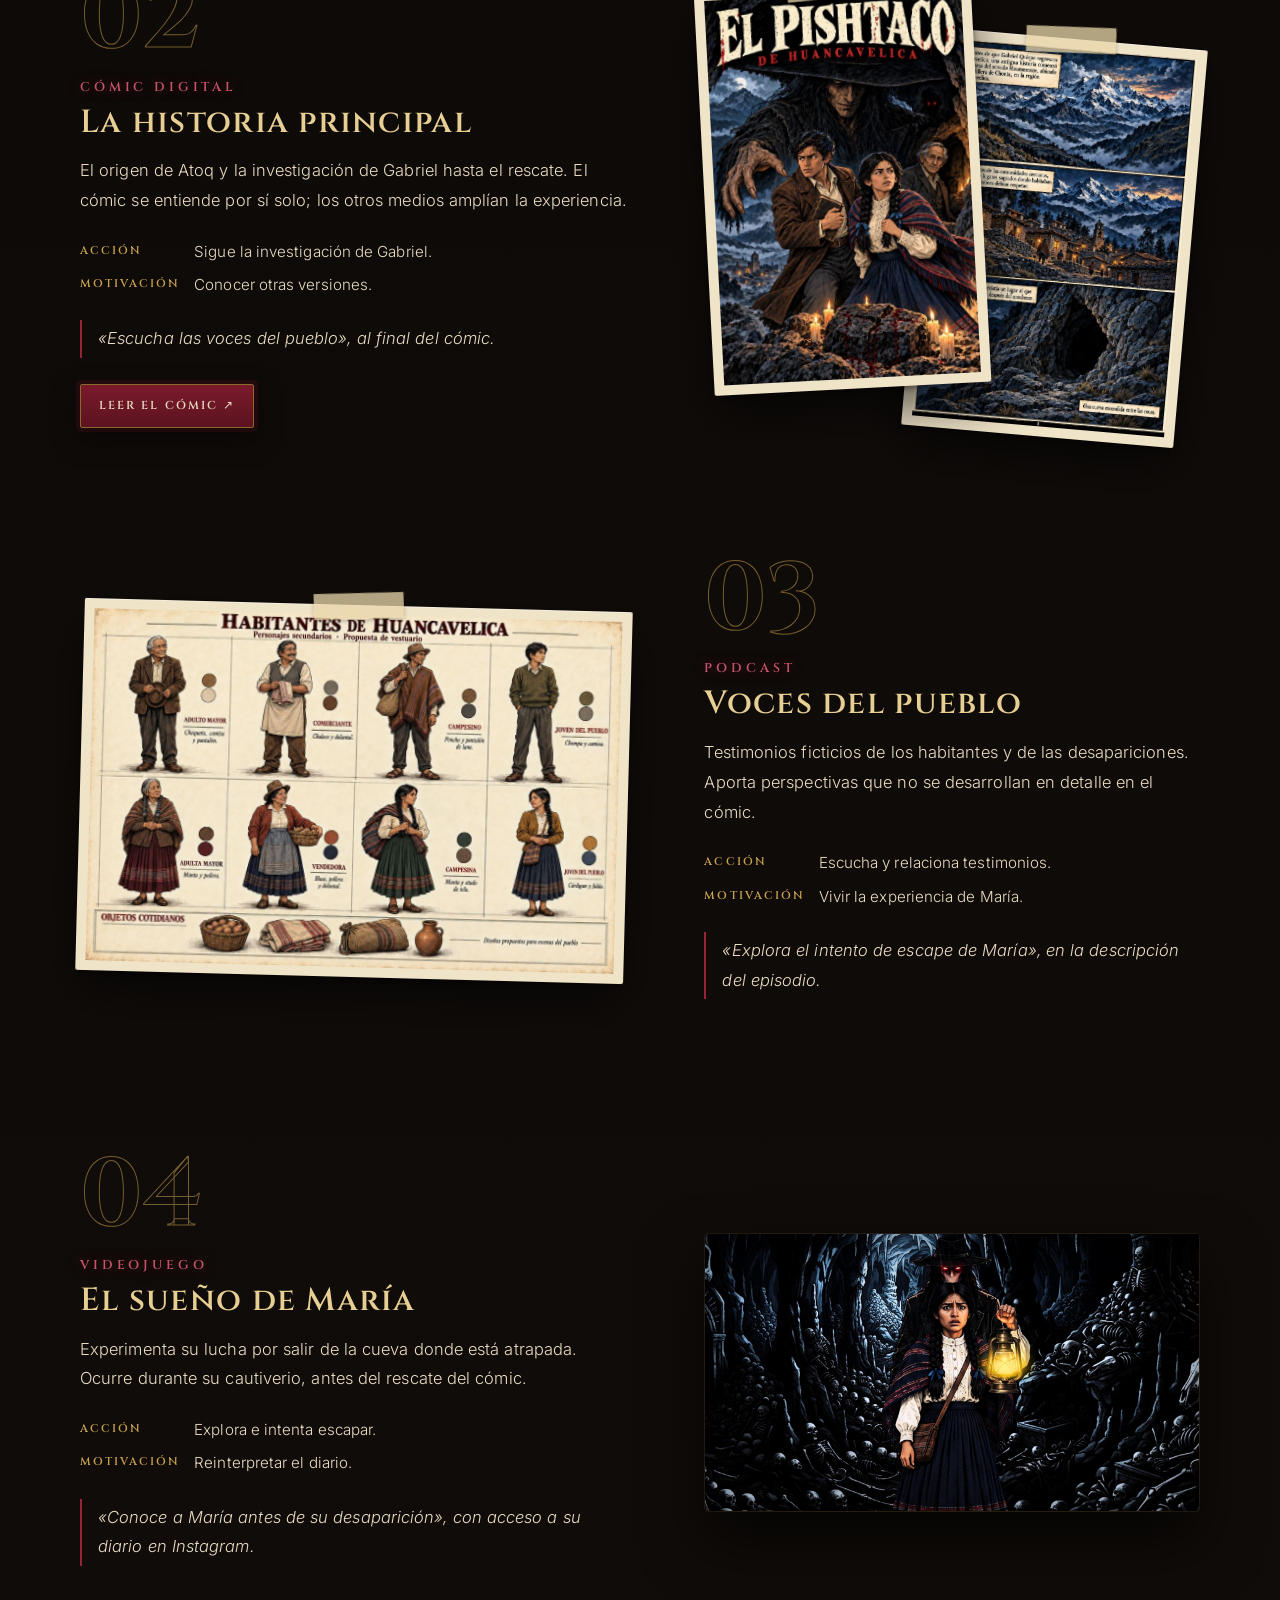
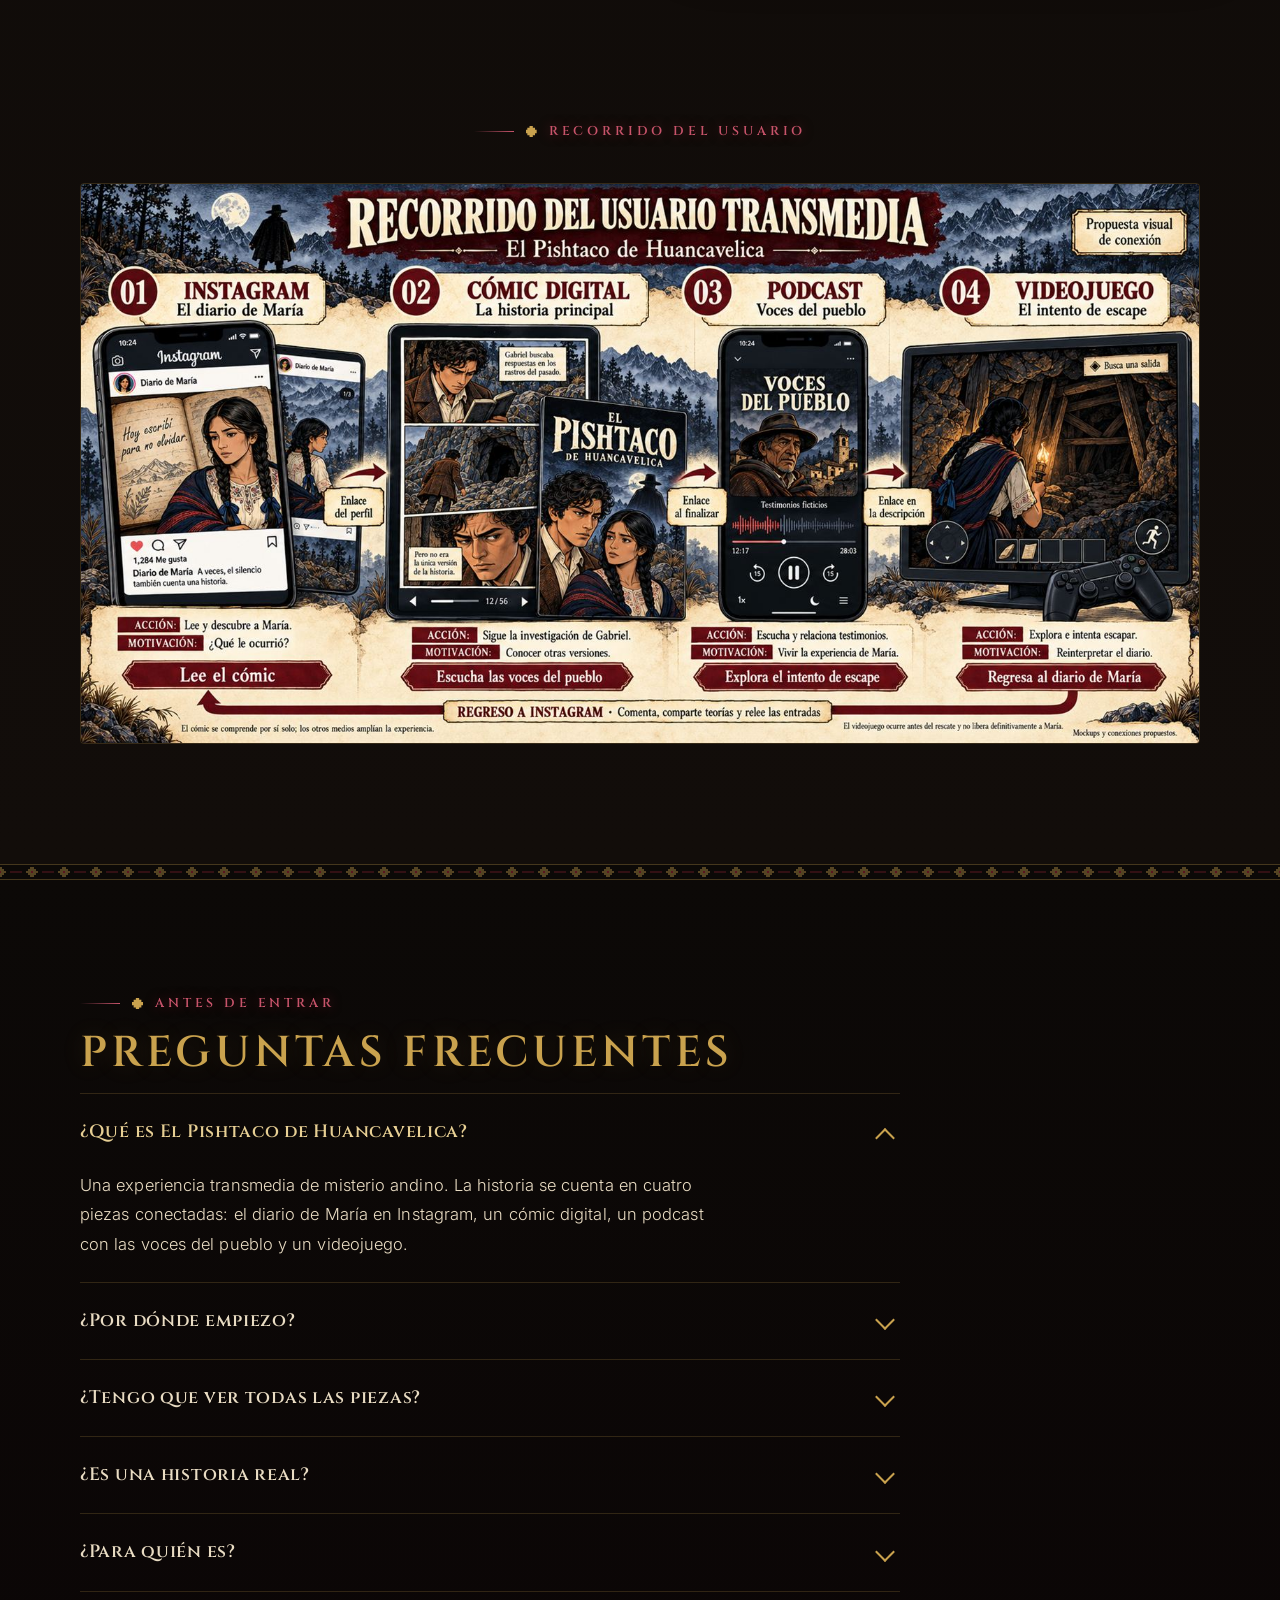
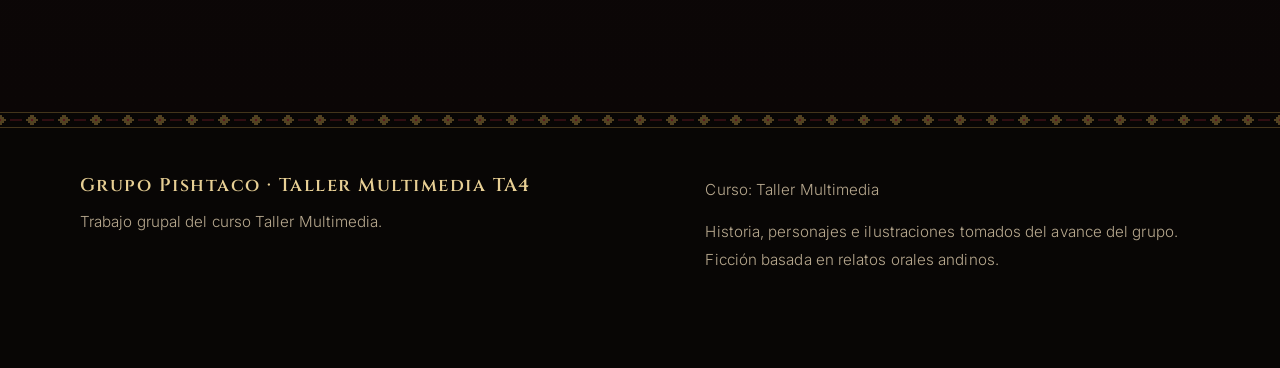
==== commit 06e4af86: "Estilo misterioso y andino" ====
--- a/index.html
+++ b/index.html
@@ -7,8 +7,8 @@
 <meta name="description" content="Adéntrate en el misterio de la desaparición de María Quispe en Huancavelica, 1963. Historia, mapa, personajes y simulación.">
 <link rel="preconnect" href="https://fonts.googleapis.com">
 <link rel="preconnect" href="https://fonts.gstatic.com" crossorigin>
-<link href="https://fonts.googleapis.com/css2?family=Italiana&family=Marcellus+SC&family=Playfair+Display:ital,wght@0,400;0,500;1,400;1,500;1,600&family=Spectral:ital,wght@0,300;0,400;1,300&display=swap" rel="stylesheet">
-<link rel="stylesheet" href="estilos.css?v=20261117153220">
+<link href="https://fonts.googleapis.com/css2?family=Cinzel:wght@400;500;600;700;800&family=Inter:ital,wght@0,300;0,400;0,500;0,600;1,300;1,400&display=swap" rel="stylesheet">
+<link rel="stylesheet" href="estilos.css?v=20261117154034">
 <script>
   // Cortina de cine: solo la primera vez por visita y nunca si se pidió reducir movimiento.
   try {
@@ -293,7 +293,7 @@
   </div>
 </footer>
 
-<script src="datos.js?v=20261117153220"></script>
-<script src="app.js?v=20261117153220"></script>
+<script src="datos.js?v=20261117154034"></script>
+<script src="app.js?v=20261117154034"></script>
 </body>
 </html>
--- a/estilos.css
+++ b/estilos.css
@@ -1217,6 +1217,182 @@
   text-shadow: 0 1px 2px rgba(0, 0, 0, 0.8);
 }
 
+/* =========================================================
+   ESTILO MISTERIOSO Y ANDINO
+   Paleta: dorado, rojo vino y beige sobre noche andina.
+   Tipografía: Cinzel (títulos) + Inter (texto).
+   Motivos: chakana (cruz andina escalonada) y bandas de tejido.
+   ========================================================= */
+:root {
+  --noche: #0c0907;
+  --noche-2: #120d0a;
+  --beige: #e9dcc3;
+  --beige-suave: #b8a98f;
+  --dorado: #c9a24e;
+  --dorado-claro: #e7cf94;
+  --dorado-oscuro: #8a6a2a;
+  --vino: #5c1220;
+  --vino-medio: #7a1a2b;
+  --vino-vivo: #9a2236;
+  --vino-texto: #c8546b;     /* vino legible sobre la noche */
+  --ceniza: var(--beige);
+  --ceniza-oscura: var(--beige-suave);
+  --hueso: var(--beige);
+  --letra-vino: var(--beige);
+  --letra-vino-suave: var(--beige-suave);
+  --rojo-subtema: var(--vino-texto);
+  --texto: var(--beige);
+  --champan: var(--beige);
+  --apagado: var(--beige-suave);
+  --oro: var(--dorado-claro);
+  --cobre: var(--dorado);
+  --sangre: var(--vino);
+  --sangre-viva: var(--vino-vivo);
+  --luna: var(--vino-vivo);
+  --borde: rgba(201, 162, 78, 0.2);
+  --gotica: "Cinzel", Georgia, serif;
+  --titulo: "Cinzel", Georgia, serif;
+  --versalita: "Cinzel", Georgia, serif;
+  --cursiva: "Inter", system-ui, sans-serif;
+  --cuerpo: "Inter", system-ui, sans-serif;
+  /* chakana: cruz andina escalonada */
+  --chakana: polygon(35% 0, 65% 0, 65% 15%, 85% 15%, 85% 35%, 100% 35%, 100% 65%, 85% 65%, 85% 85%, 65% 85%, 65% 100%, 35% 100%, 35% 85%, 15% 85%, 15% 65%, 0 65%, 0 35%, 15% 35%, 15% 15%, 35% 15%);
+  /* banda de tejido: rombos escalonados dorados con centro vino */
+  --tejido: url("data:image/svg+xml,%3Csvg xmlns='http://www.w3.org/2000/svg' width='32' height='16' viewBox='0 0 32 16'%3E%3Crect width='32' height='1' fill='%23c9a24e' fill-opacity='.55'/%3E%3Crect y='15' width='32' height='1' fill='%23c9a24e' fill-opacity='.55'/%3E%3Cpath d='M14 3h4v2h2v2h2v2h-2v2h-2v2h-4v-2h-2v-2h-2V7h2V5h2z' fill='%23c9a24e' fill-opacity='.7'/%3E%3Crect x='15' y='7' width='2' height='2' fill='%239a2236'/%3E%3Cpath d='M0 8h6M26 8h6' stroke='%239a2236' stroke-width='1'/%3E%3C/svg%3E");
+}
+body { background: var(--noche); color: var(--beige); font-family: "Inter", system-ui, sans-serif; font-weight: 300; font-size: 16.5px; line-height: 1.8; letter-spacing: 0.005em; }
+strong { color: var(--dorado-claro); font-weight: 500; }
+::selection { background: var(--vino-medio); color: var(--beige); }
+
+/* ---- Texto de lectura: Inter, beige ---- */
+.relato, .relato p, #historia .relato, #historia .relato p, .intro, .pieza .texto p, .panel p, .acordeon details p,
+.datos dd, .ficha-uso dd, .portada .bajada, .escena, .escena .pregunta, .tablero ol, .linea-tiempo li > span:last-child,
+.puente, .leyenda, .progreso-texto, .miniatura span, .frase, .cierre, .lema, footer {
+  font-family: "Inter", system-ui, sans-serif; color: var(--beige); text-shadow: none;
+}
+#historia .relato p { font-weight: 300; font-size: 1.04rem; line-height: 1.85; }
+.intro, .leyenda, .progreso-texto, .puente, .foto-lugar figcaption, .visor figcaption { color: var(--beige-suave); }
+.foto-lugar figcaption, .visor figcaption, .frase, .cierre, .lema { font-family: "Inter", system-ui, sans-serif; font-style: italic; font-weight: 300; }
+.portada .bajada { font-style: normal; font-weight: 300; font-size: clamp(1.02rem, 1.6vw, 1.15rem); line-height: 1.8; }
+.frase { font-size: 1.05rem; line-height: 1.75; }
+.cierre { font-size: 1.1rem; }
+.lema { font-size: clamp(1.05rem, 1.8vw, 1.25rem); color: var(--dorado-claro); letter-spacing: 0.03em; }
+
+/* ---- Títulos: Cinzel ---- */
+.titulo-nombre, .dossier h3, .titulo-seccion, .pieza h3, .panel h3, .escena h3, .linea-tiempo strong, .acordeon summary,
+.marca, footer h3, .titulo-el, .titulo-lugar, .banner-frase, .nota, .toc-grande, .relato p:first-child::first-letter,
+.menu a, .boton, .boton-golpes, .pestana-galeria, .retrato .nombre, .carta span, .lugar-btn, .datos dt, .ficha-uso dt,
+.etiqueta, .banner-sup, .sello, .folio, .pieza .medio, .datos-portada, .ficha h3, .tablero h4, .escena .lugar, .numero {
+  font-family: "Cinzel", Georgia, serif; font-style: normal;
+}
+
+/* Nombre de la portada y de los personajes: dorado labrado */
+.titulo-nombre {
+  font-weight: 700; text-transform: uppercase; letter-spacing: 0.06em; line-height: 1;
+  font-size: clamp(2.9rem, 9vw, 6.4rem);
+  background: linear-gradient(180deg, #f6e7bd 0%, #e2c27a 35%, #c9a24e 60%, #8a6a2a 100%);
+  -webkit-background-clip: text; background-clip: text; color: transparent;
+}
+.dossier h3 {
+  font-weight: 700; text-transform: uppercase; letter-spacing: 0.05em; font-size: clamp(2.1rem, 4.6vw, 3.4rem); line-height: 1.05;
+  background: linear-gradient(180deg, #f6e7bd 0%, #e2c27a 40%, #c9a24e 65%, #8a6a2a 100%);
+  -webkit-background-clip: text; background-clip: text; color: transparent;
+}
+.portada h1 { filter: drop-shadow(0 6px 22px rgba(0, 0, 0, 0.9)) drop-shadow(0 0 20px rgba(201, 162, 78, 0.18)); }
+.titulo-el { font-weight: 500; font-size: clamp(1.6rem, 3.2vw, 2.4rem); color: var(--vino-texto); text-transform: none; letter-spacing: 0.08em; text-shadow: 0 0 16px rgba(154, 34, 54, 0.6); }
+.titulo-lugar { font-weight: 500; font-size: clamp(1.05rem, 2.2vw, 1.5rem); letter-spacing: 0.32em; text-transform: uppercase; color: var(--beige); }
+.titulo-lugar::before, .titulo-lugar::after { background: linear-gradient(90deg, transparent, var(--dorado)); }
+
+/* Títulos de sección: dorado, Cinzel */
+.titulo-seccion {
+  font-weight: 600; text-transform: uppercase; letter-spacing: 0.1em; font-size: clamp(1.8rem, 4vw, 2.7rem);
+  color: var(--dorado); text-shadow: 0 0 24px rgba(201, 162, 78, 0.15);
+}
+.pieza h3, .panel h3, .escena h3, .linea-tiempo strong, .acordeon summary, footer h3, .ficha h3 {
+  font-weight: 600; text-transform: none; letter-spacing: 0.04em; color: var(--dorado-claro); background: none;
+}
+.pieza h3 { font-size: clamp(1.5rem, 3vw, 2rem); }
+.escena h3, .panel h3 { font-size: 1.3rem; }
+.linea-tiempo strong { font-size: clamp(1.1rem, 1.8vw, 1.4rem); }
+.acordeon summary { font-size: clamp(0.98rem, 1.6vw, 1.12rem); color: var(--beige); }
+.acordeon details[open] summary { color: var(--dorado-claro); }
+.ficha h3 { color: var(--vino-medio); }
+.banner-frase { font-weight: 500; font-size: clamp(1.4rem, 3vw, 2.3rem); line-height: 1.35; color: var(--beige); letter-spacing: 0.02em; }
+.nota { font-weight: 500; font-size: clamp(1.3rem, 2.6vw, 1.9rem); color: var(--dorado-claro); border-left-color: var(--vino-vivo); }
+.marca { font-weight: 700; font-size: 1.05rem; letter-spacing: 0.16em; text-transform: uppercase; color: var(--dorado); }
+footer h3 { font-size: 1.15rem; letter-spacing: 0.08em; }
+.pieza .numero { font-weight: 700; color: transparent; -webkit-text-stroke: 1px rgba(201, 162, 78, 0.55); }
+
+/* «Toc» y capitular en vino */
+.toc-grande { font-weight: 700; letter-spacing: 0.08em; font-size: clamp(2.2rem, 7.6vw, 5.6rem); color: var(--vino-vivo); text-shadow: 0 0 40px rgba(154, 34, 54, 0.85), 0 0 10px rgba(200, 84, 107, 0.4); }
+.relato p:first-child::first-letter { font-weight: 700; font-size: 3.6em; color: var(--dorado); text-shadow: 0 0 16px rgba(201, 162, 78, 0.35); padding: 6px 12px 0 0; }
+
+/* ---- Subtemas en rojo vino, con chakana ---- */
+.etiqueta, .banner-sup, .sello, .folio, .pieza .medio {
+  font-weight: 600; font-size: 0.8rem; letter-spacing: 0.3em; text-transform: uppercase;
+  color: var(--vino-texto); text-shadow: 0 0 12px rgba(154, 34, 54, 0.55);
+}
+.etiqueta::before { background: linear-gradient(90deg, transparent, var(--vino-texto)); }
+.etiqueta::after, .sello::before {
+  width: 11px; height: 11px; transform: none; background: var(--dorado); box-shadow: none; clip-path: var(--chakana);
+}
+.banner-sup { font-size: 0.86rem; }
+
+/* ---- Menú y controles ---- */
+.menu a { font-weight: 500; font-size: 0.78rem; letter-spacing: 0.14em; text-transform: uppercase; color: var(--beige); }
+.menu a:hover, .menu a.activo { color: var(--dorado-claro); }
+.menu a::after { background: var(--vino-vivo); }
+.boton {
+  font-weight: 600; font-size: 0.8rem; letter-spacing: 0.18em; text-transform: uppercase; color: var(--beige);
+  background: linear-gradient(180deg, var(--vino-medio), var(--vino)); border: 1px solid var(--dorado-oscuro); border-radius: 2px;
+}
+.boton:hover { border-color: var(--dorado); background: linear-gradient(180deg, var(--vino-vivo), var(--vino-medio)); }
+.boton.fantasma { background: rgba(12, 9, 7, 0.4); color: var(--dorado-claro); border-color: rgba(201, 162, 78, 0.55); }
+.boton.fantasma:hover { background: rgba(201, 162, 78, 0.1); border-color: var(--dorado); }
+.boton.chico { font-size: 0.72rem; }
+.boton-golpes { font-weight: 600; font-size: 0.78rem; letter-spacing: 0.18em; text-transform: uppercase; color: var(--beige); border-color: rgba(154, 34, 54, 0.8); }
+.pestana-galeria { font-weight: 500; font-size: 0.85rem; letter-spacing: 0.1em; color: var(--beige-suave); }
+.pestana-galeria[aria-selected="true"] { color: var(--dorado-claro); border-bottom-color: var(--vino-vivo); }
+.retrato .nombre { font-weight: 500; font-size: 0.7rem; letter-spacing: 0.12em; text-transform: uppercase; color: var(--beige-suave); }
+.retrato[aria-selected="true"] .nombre { color: var(--dorado-claro); }
+.retrato[aria-selected="true"] .marco { border-color: var(--dorado); box-shadow: 0 0 0 5px rgba(201, 162, 78, 0.14), 0 0 26px rgba(154, 34, 54, 0.4); }
+.carta span { font-weight: 600; font-size: 0.72rem; letter-spacing: 0.06em; }
+.lugar-btn, .lugar-btn:not(.activo) { font-weight: 500; font-size: 0.72rem; letter-spacing: 0.08em; color: var(--beige); }
+.lugar-btn.activo { color: var(--dorado-claro); border-color: var(--dorado); }
+.datos dt, .ficha-uso dt { font-weight: 600; font-size: 0.7rem; letter-spacing: 0.18em; text-transform: uppercase; color: var(--dorado); }
+.datos-portada { font-weight: 500; font-size: 0.75rem; letter-spacing: 0.2em; text-transform: uppercase; color: var(--beige-suave); }
+.datos-portada strong { color: var(--dorado); font-weight: 700; }
+.tablero h4 { color: var(--dorado-claro); letter-spacing: 0.08em; }
+.escena .lugar { color: var(--vino-texto); letter-spacing: 0.14em; font-size: 0.78rem; text-transform: uppercase; }
+
+/* ---- Motivos andinos ---- */
+/* Línea de tiempo: chakanas doradas en lugar de rombos */
+.linea-tiempo .rombo, .linea-tiempo li:last-child .rombo {
+  width: 20px; height: 20px; border: 0; transform: translateX(-50%); clip-path: var(--chakana);
+  background: var(--dorado); box-shadow: none;
+}
+.linea-tiempo li:last-child .rombo { background: var(--vino-texto); }
+.linea-tiempo::before { background: linear-gradient(90deg, transparent, var(--dorado-oscuro) 8%, var(--dorado-oscuro) 92%, transparent); opacity: 0.8; }
+@media (max-width: 900px) {
+  .linea-tiempo .rombo, .linea-tiempo li:last-child .rombo { left: -1px; transform: none; }
+  .linea-tiempo::before { background: var(--dorado-oscuro); }
+}
+/* Divisor con chakana */
+.divisor { color: var(--dorado); }
+.divisor span { width: 14px; height: 14px; border: 0; transform: none; background: var(--dorado); clip-path: var(--chakana); }
+/* Bandas de tejido andino al inicio de las secciones */
+#historia, #mapa, #escenarios, #galeria, #transmedia, #preguntas { position: relative; }
+#historia::before, #mapa::before, #escenarios::before, #galeria::before, #transmedia::before, #preguntas::before, footer::before {
+  content: ""; position: absolute; left: 0; right: 0; top: 0; height: 16px; background: var(--tejido) repeat-x center / 32px 16px; opacity: 0.55;
+}
+footer { position: relative; border-top: 0; background: #080605; color: var(--beige-suave); }
+.marca .luna { background: var(--dorado); clip-path: var(--chakana); border-radius: 0; box-shadow: none; width: 16px; height: 16px; }
+/* Miniaturas y paneles con borde dorado tenue */
+.panel, .miniatura, .escena, .expediente, .tablero { border-color: rgba(201, 162, 78, 0.22); }
+.miniatura:hover, .miniatura:focus-visible { border-color: var(--dorado); box-shadow: 0 0 0 1px rgba(201, 162, 78, 0.3), 0 18px 40px rgba(92, 18, 32, 0.45); }
+.acordeon summary::after { border-color: var(--dorado); }
+.punto::before { border-color: var(--dorado-claro); }
+
 @media (prefers-reduced-motion: reduce) {
   *, *::before, *::after { animation: none !important; transition: none !important; }
   html { scroll-behavior: auto; }
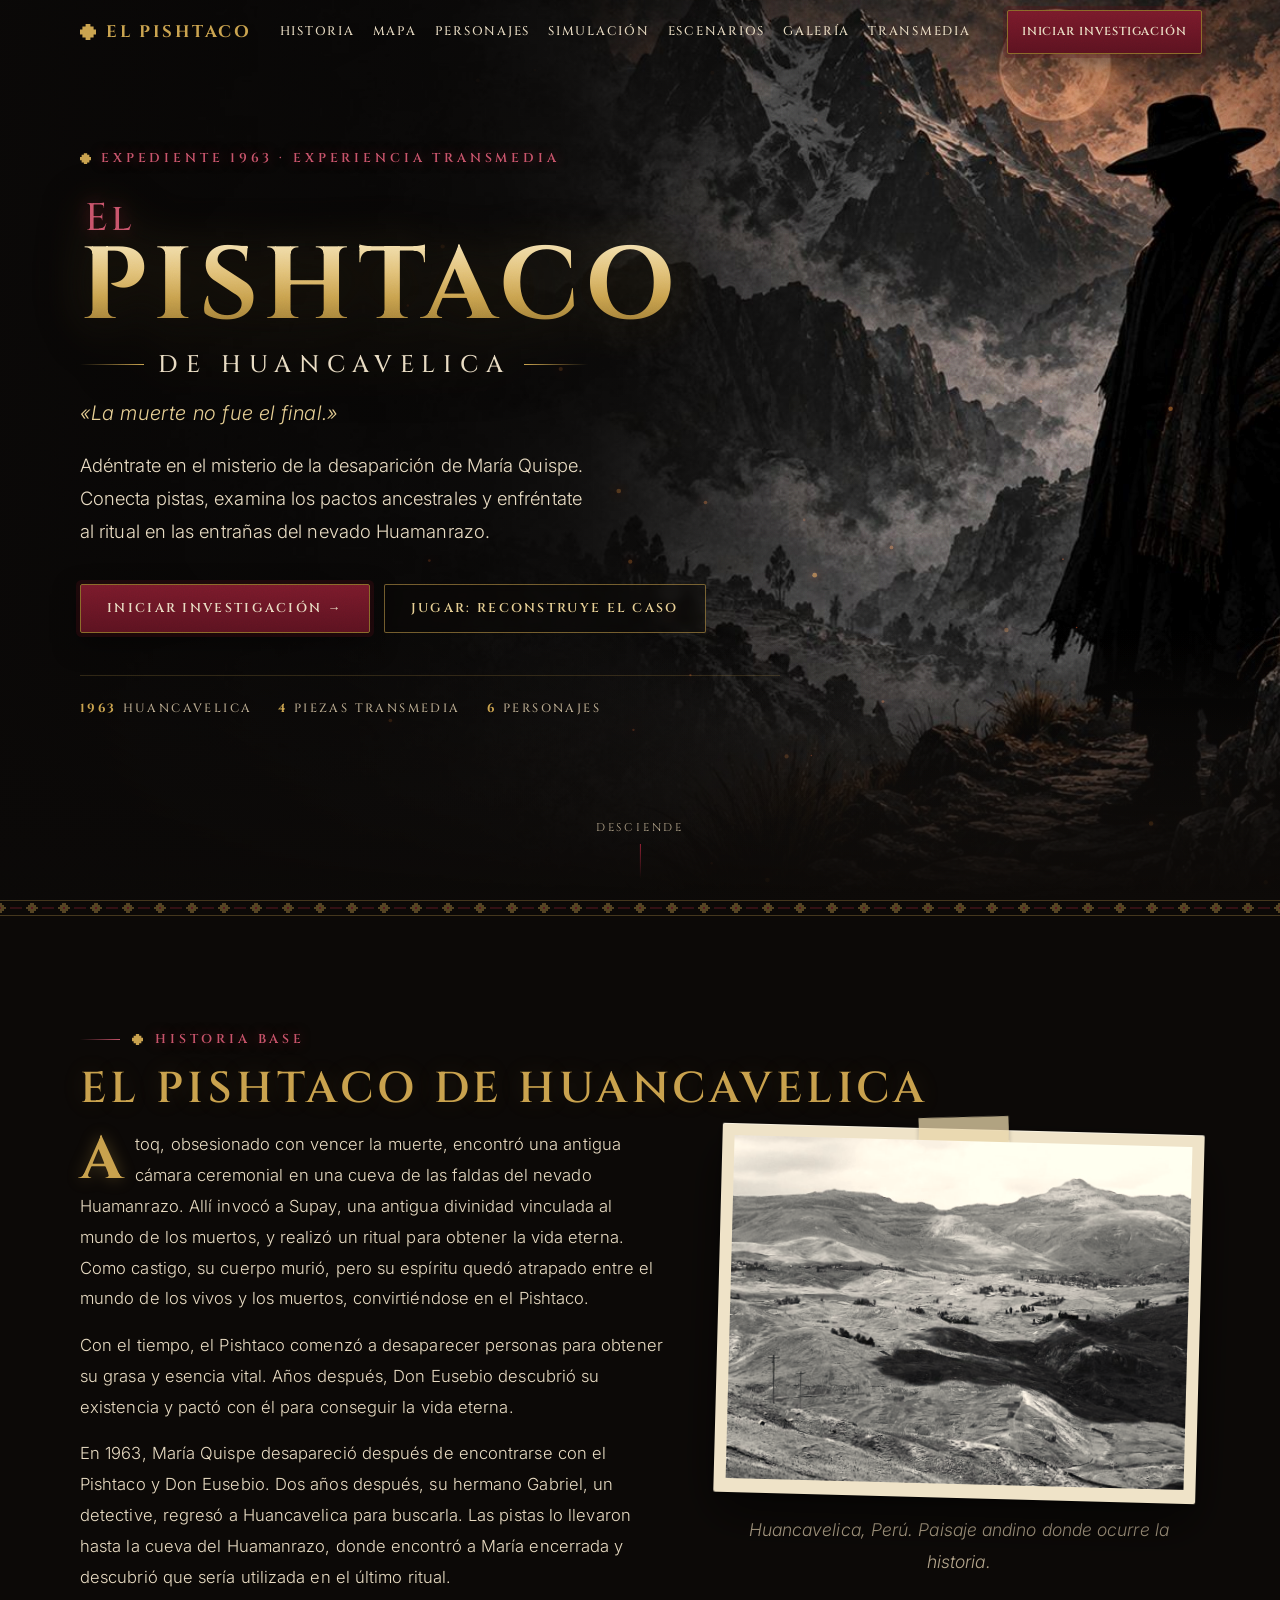
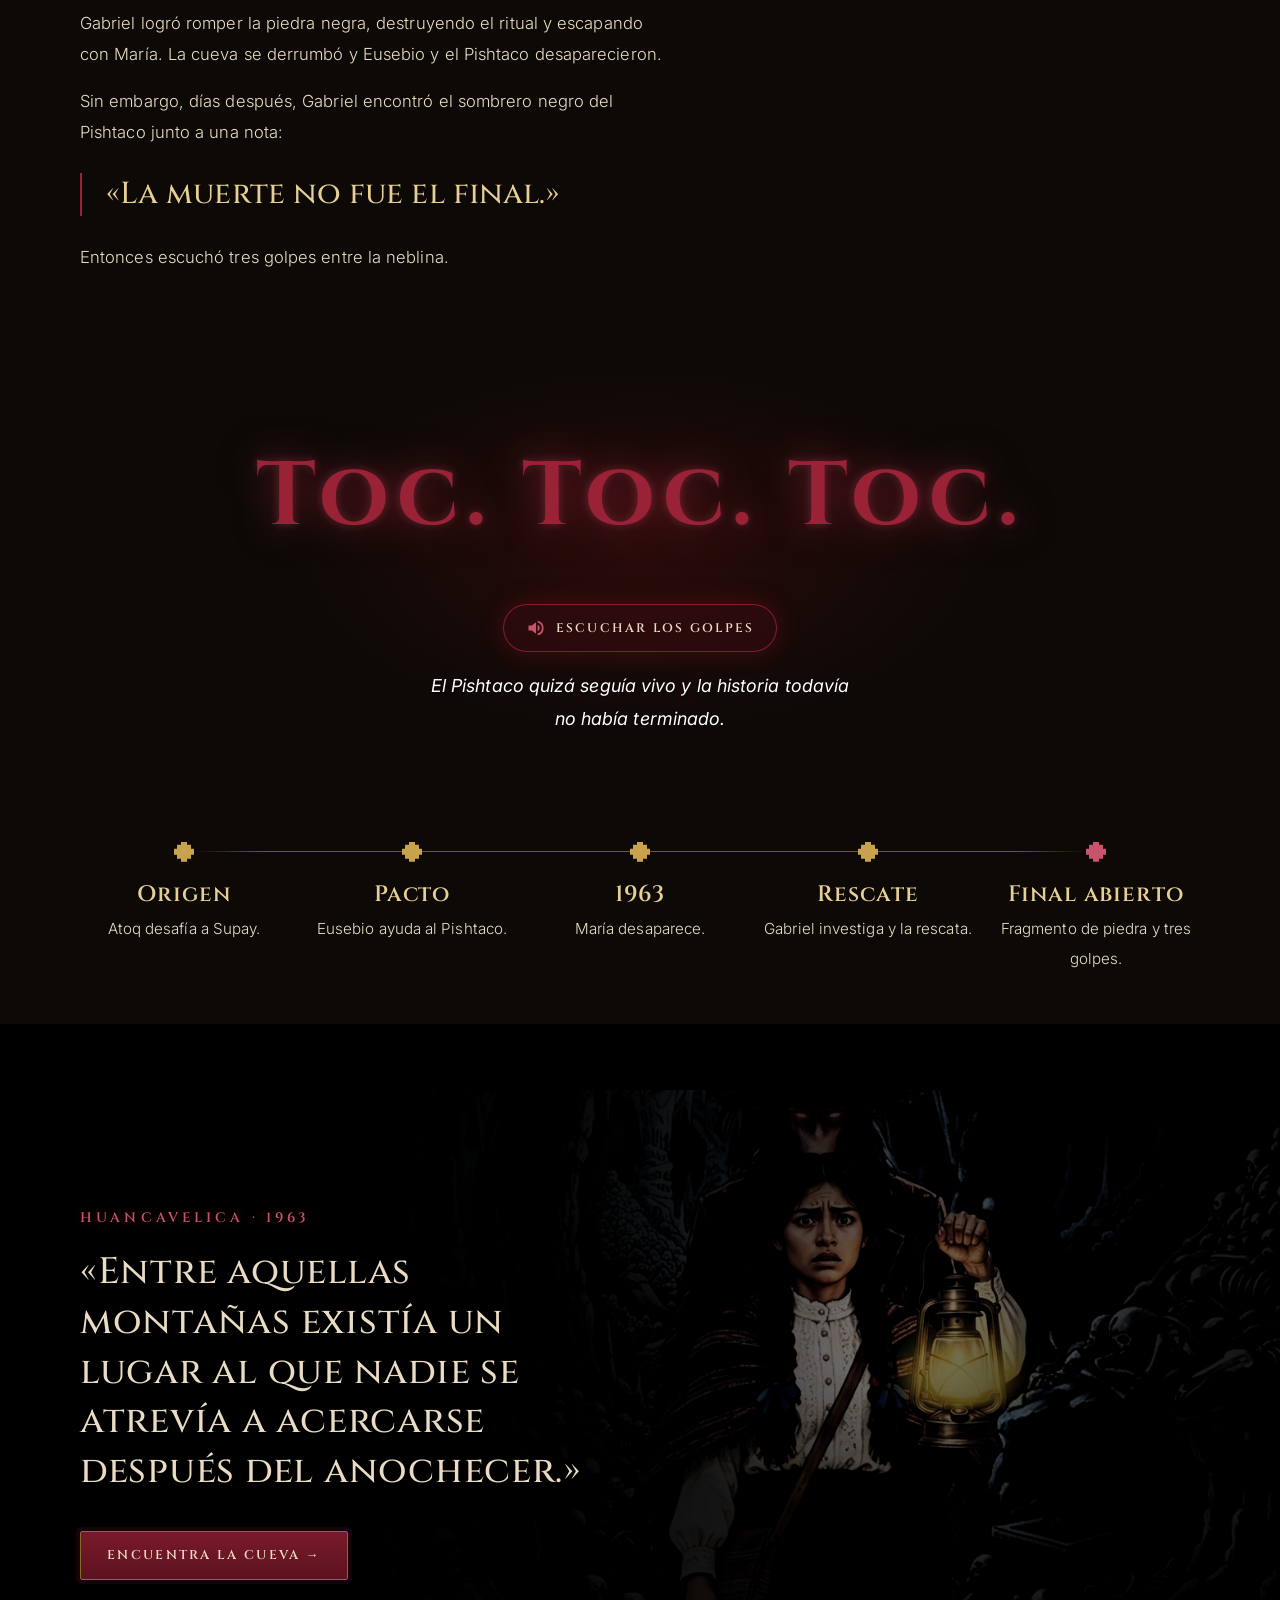
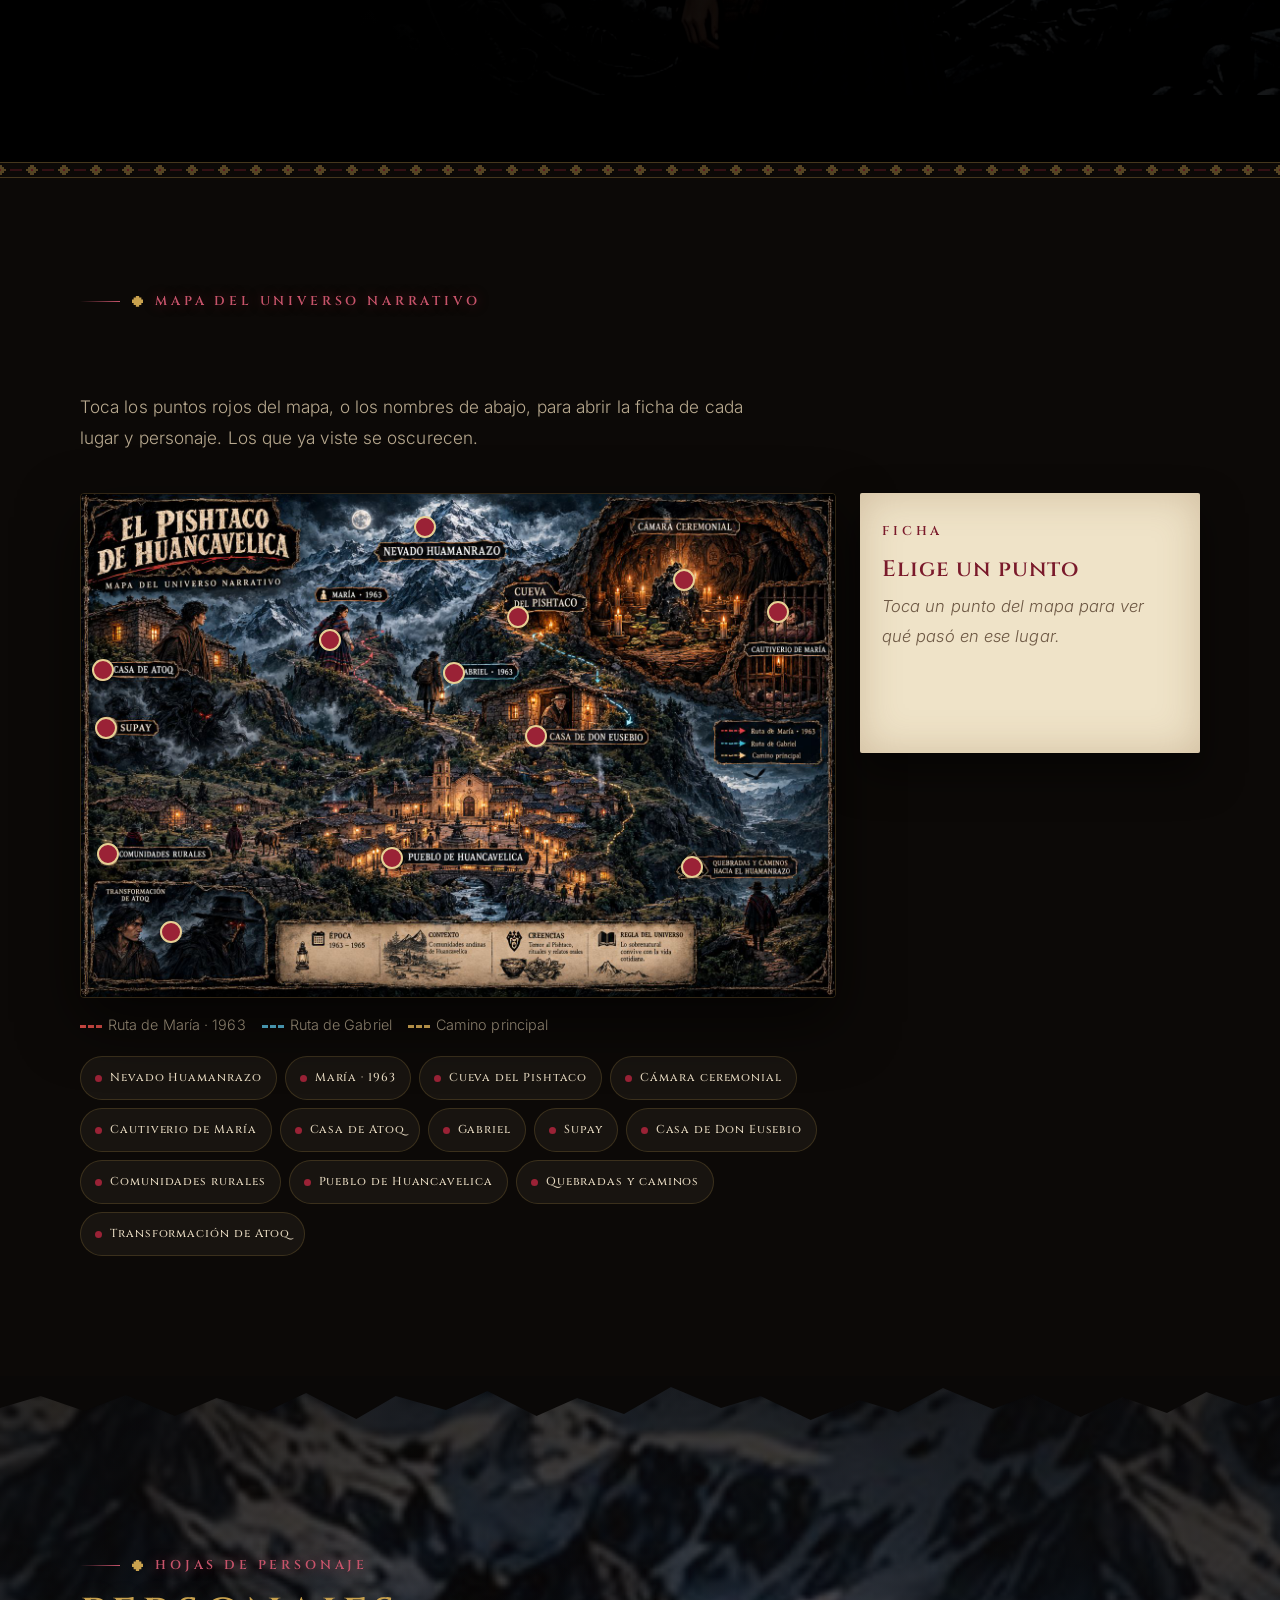
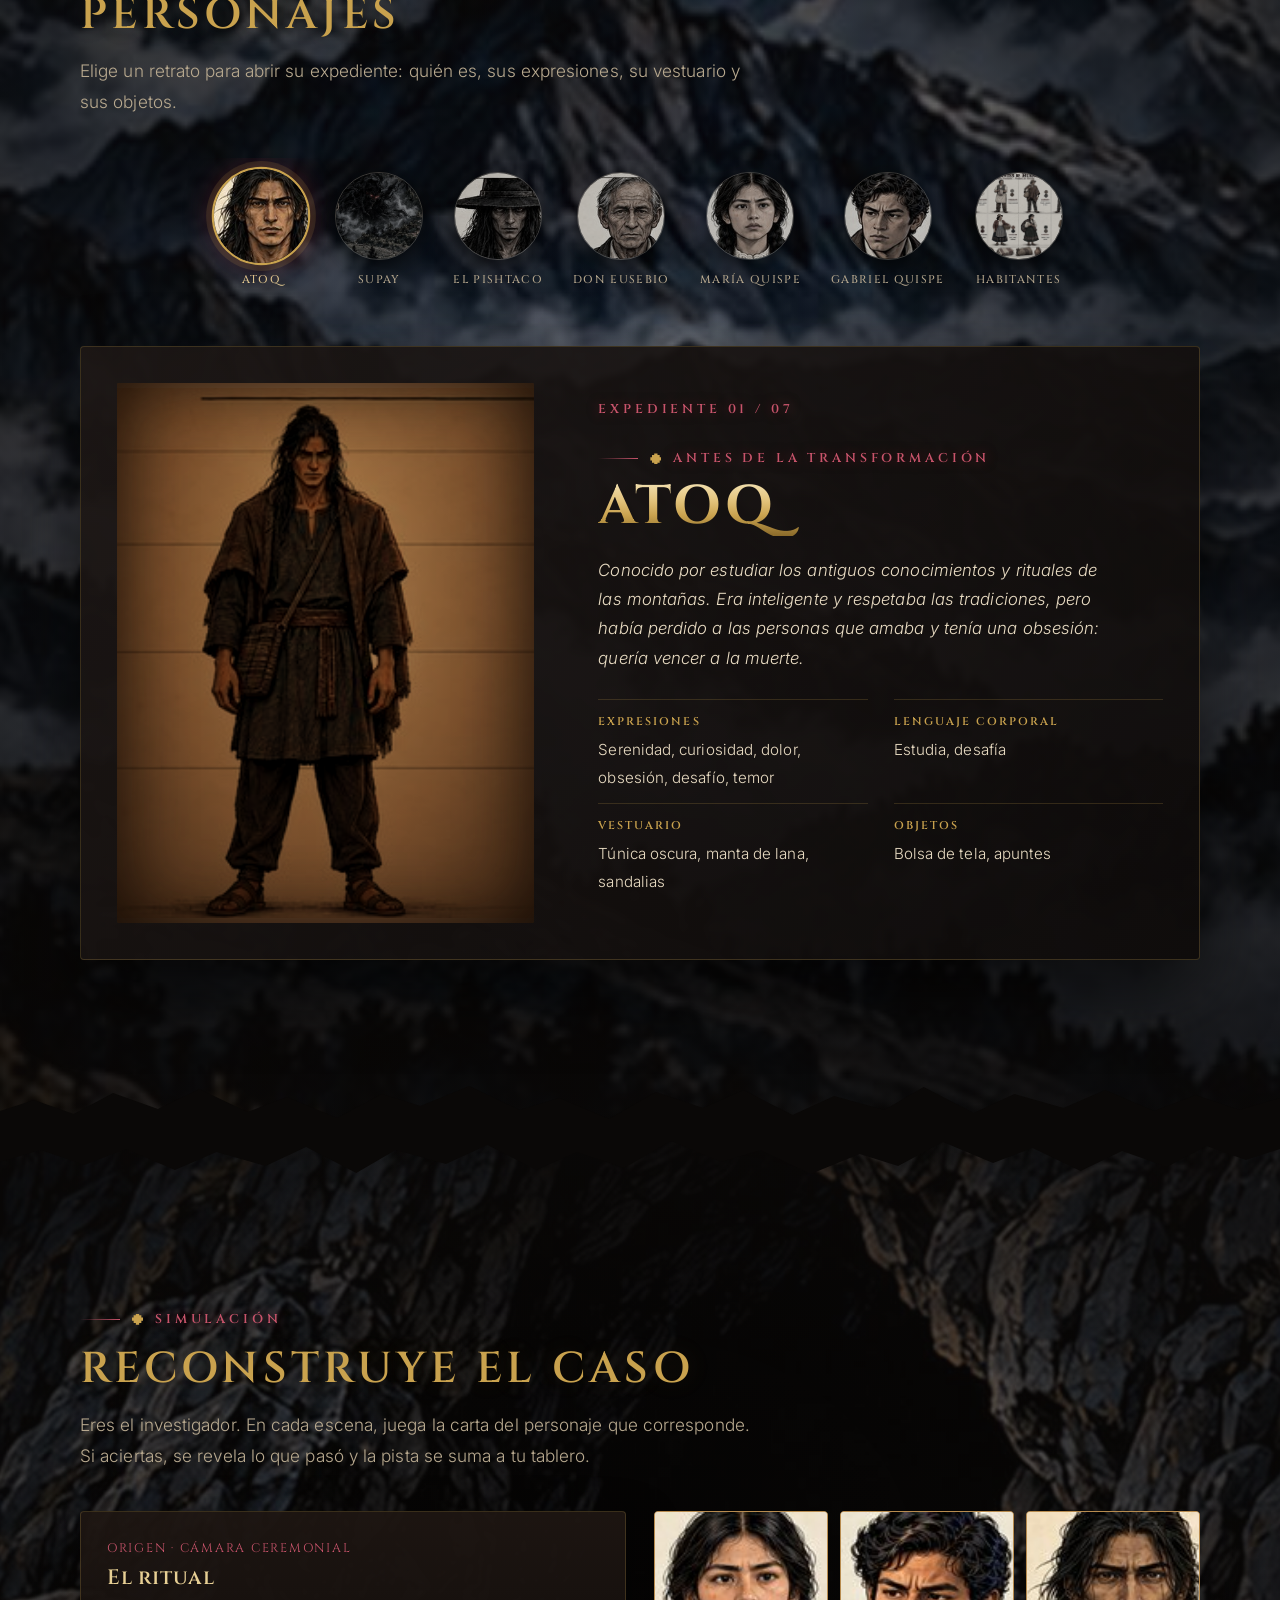
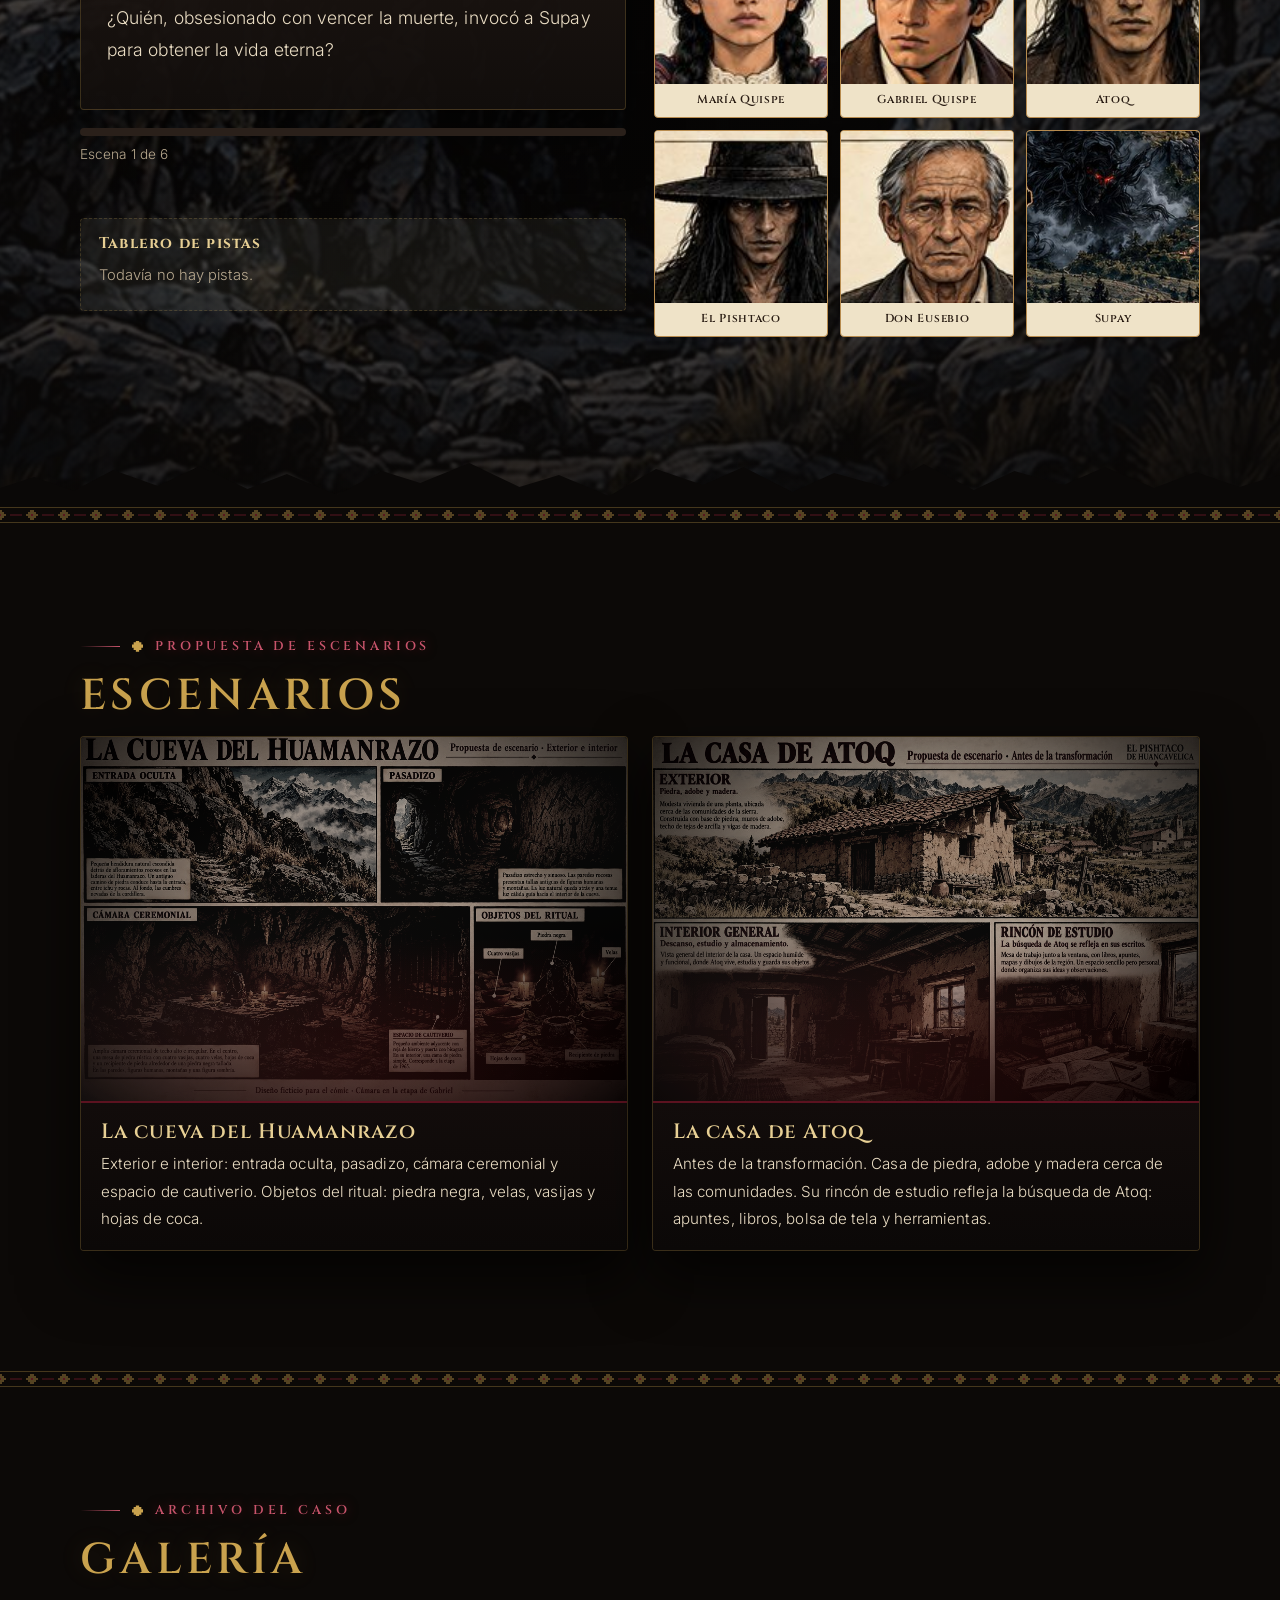
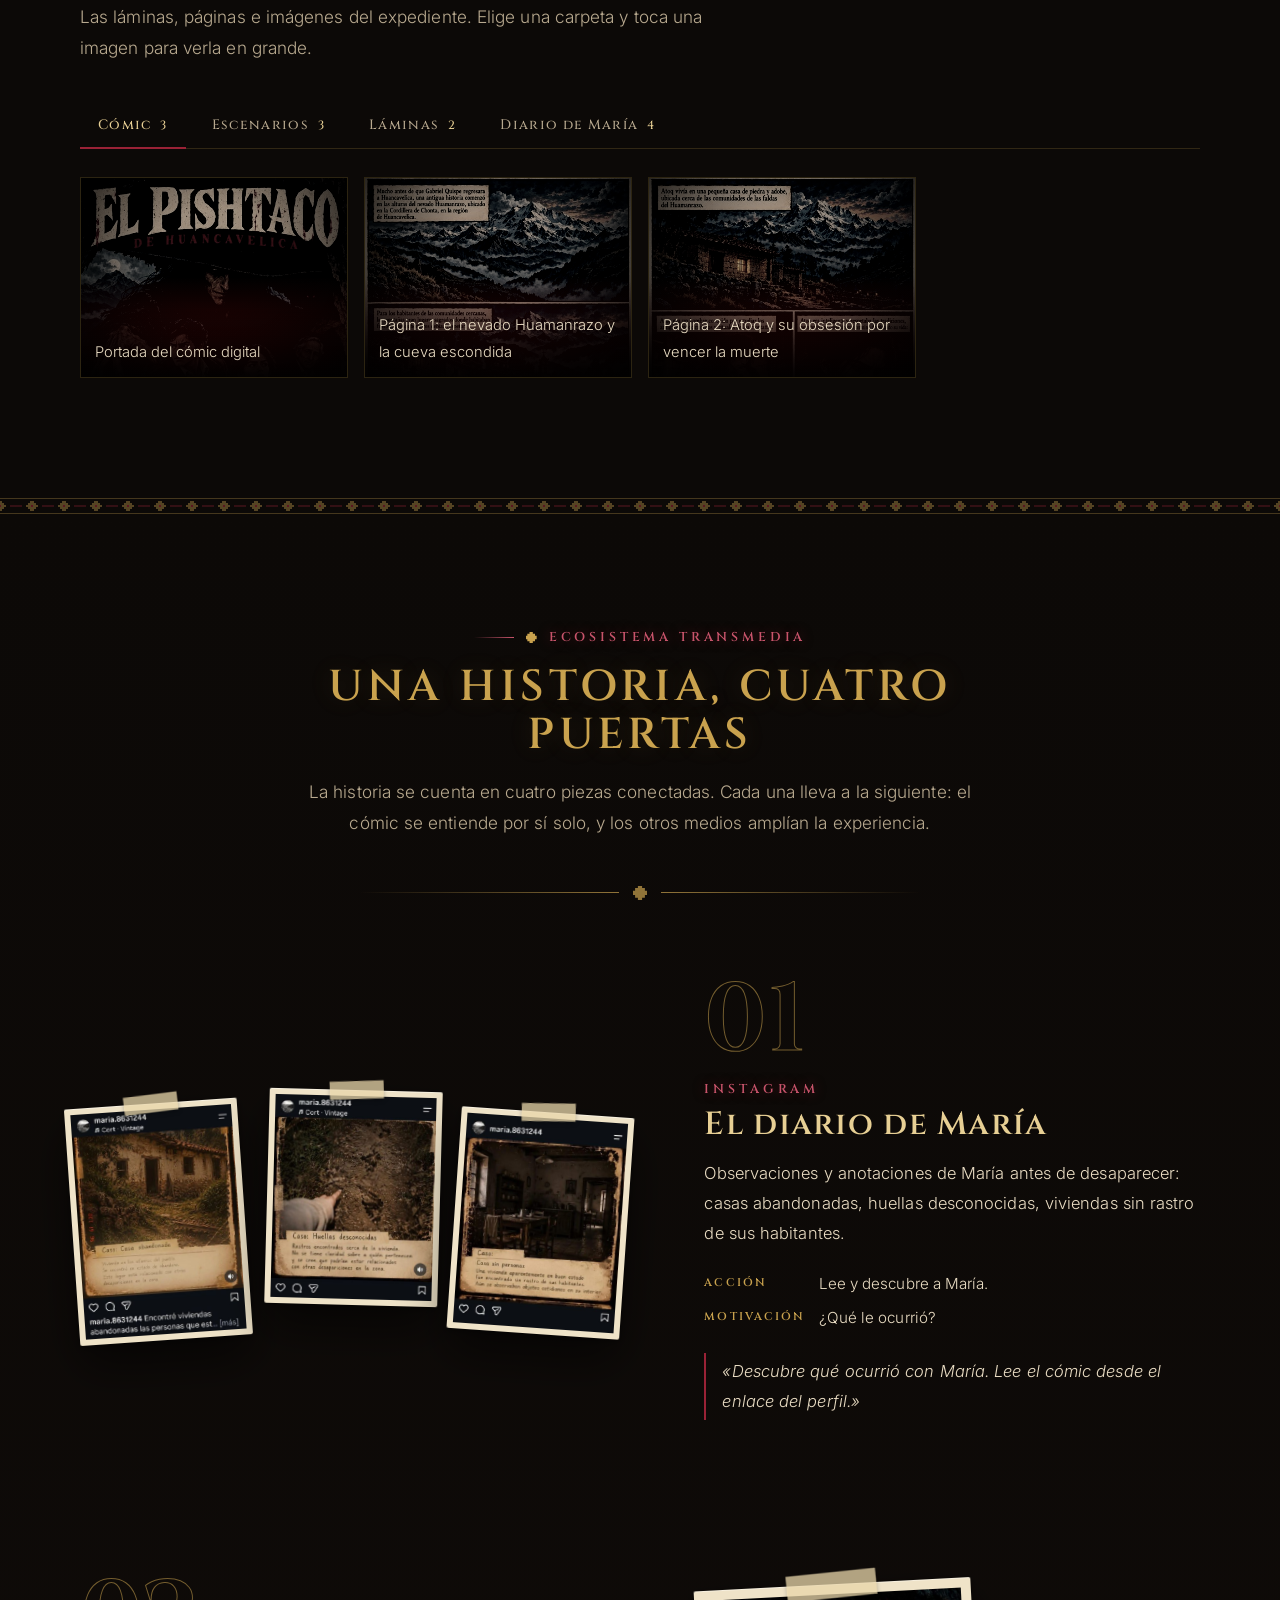
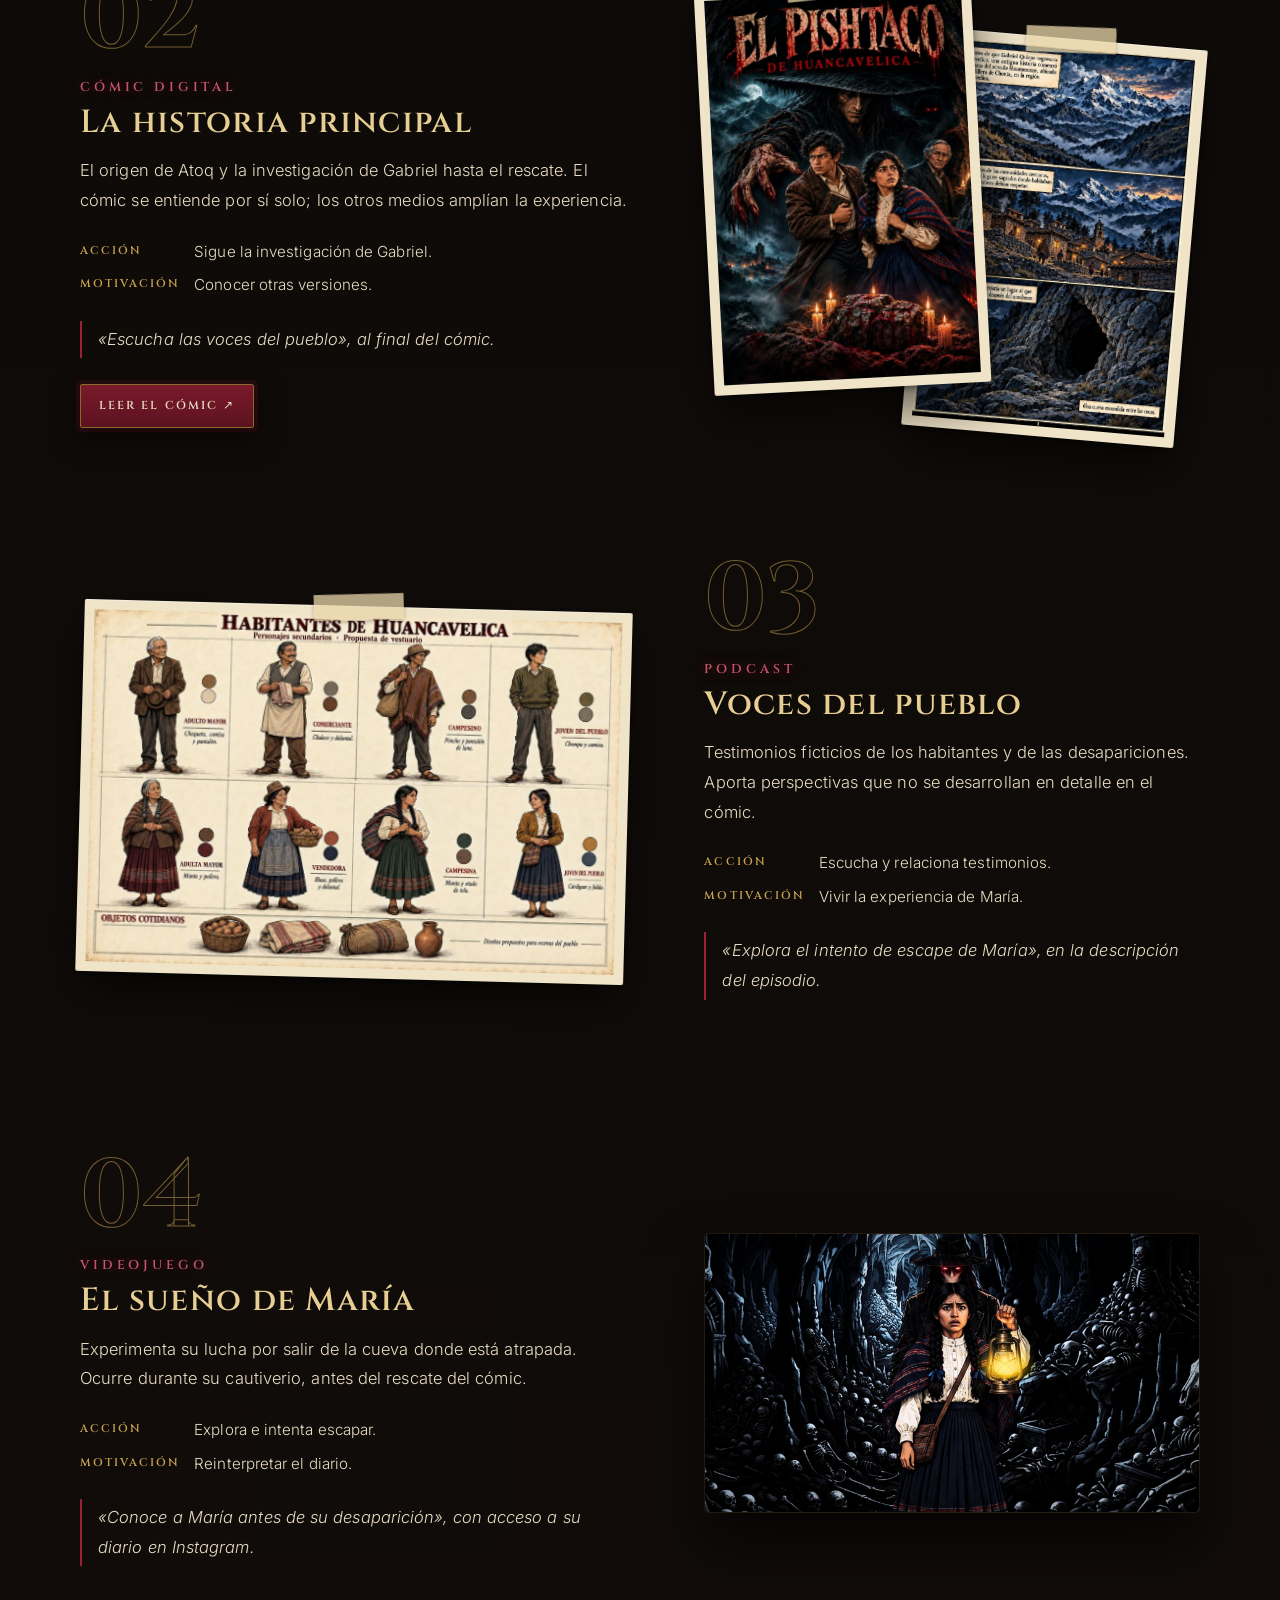
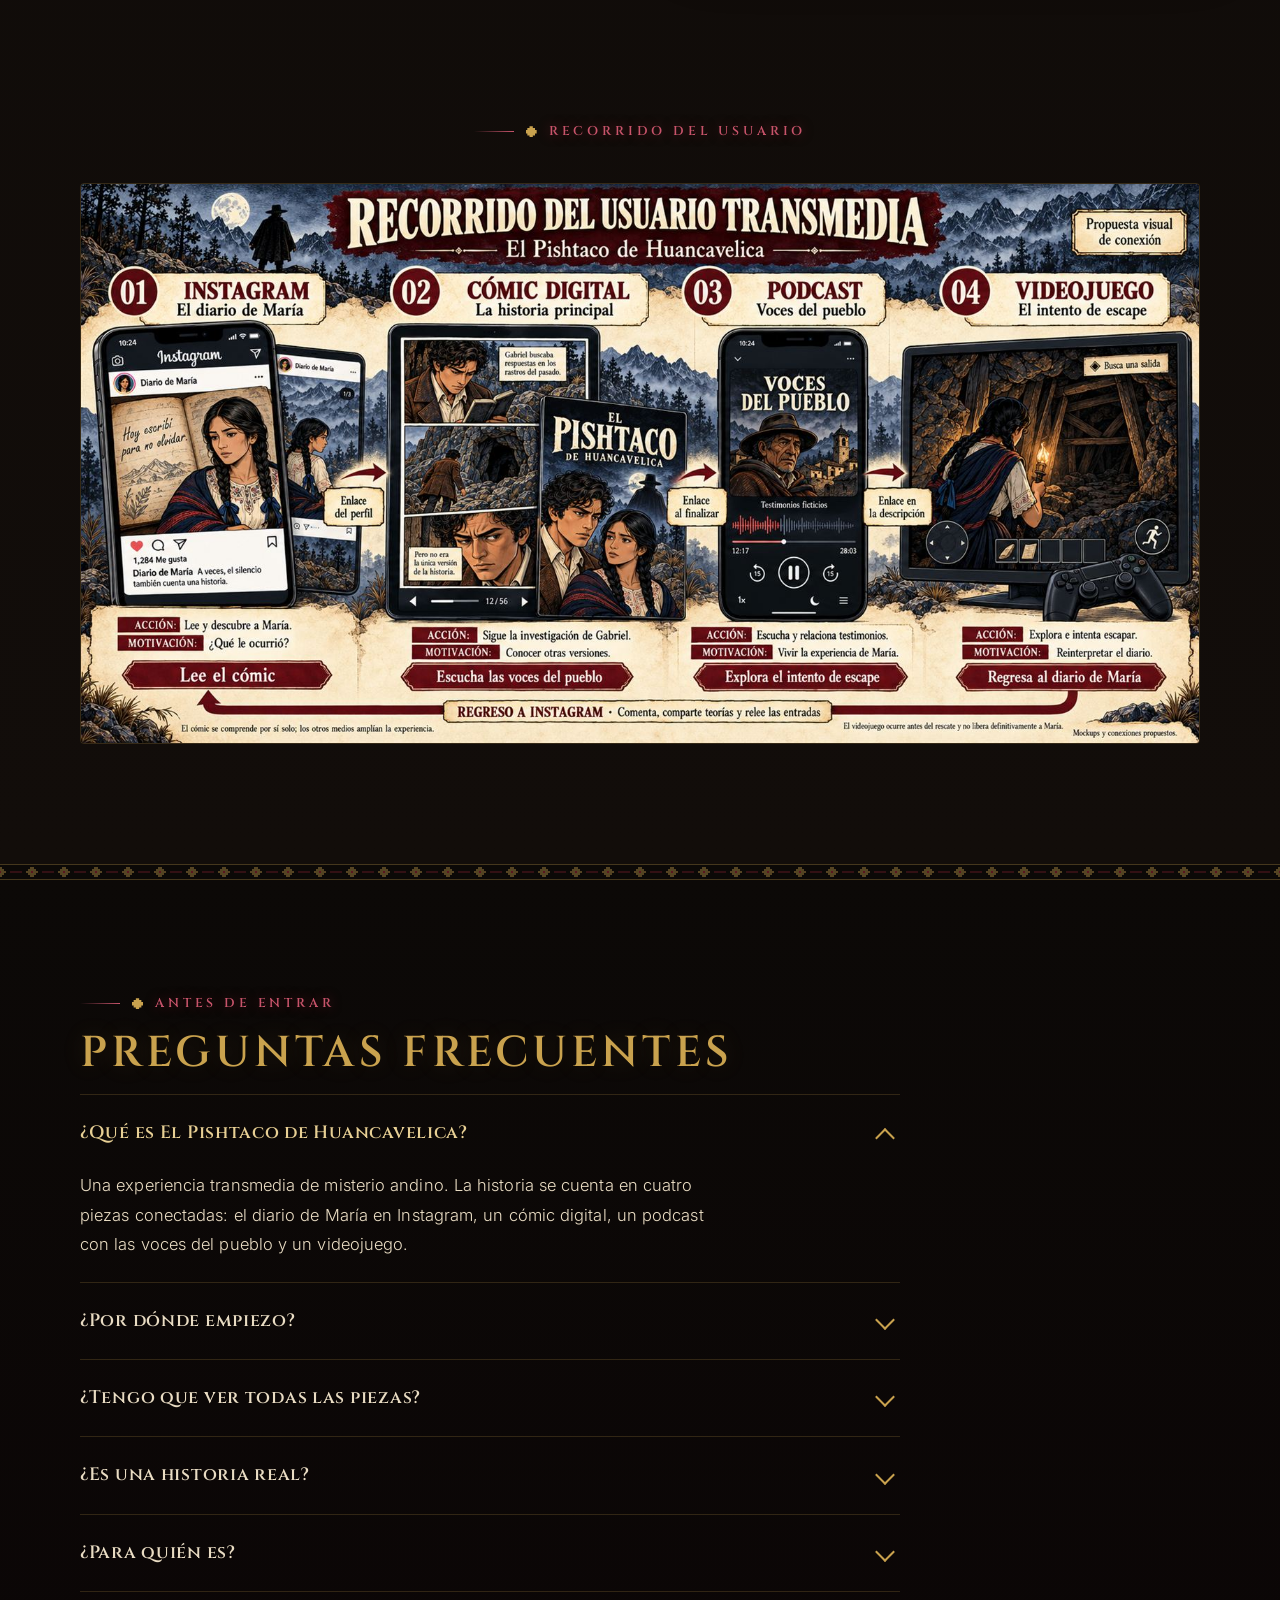
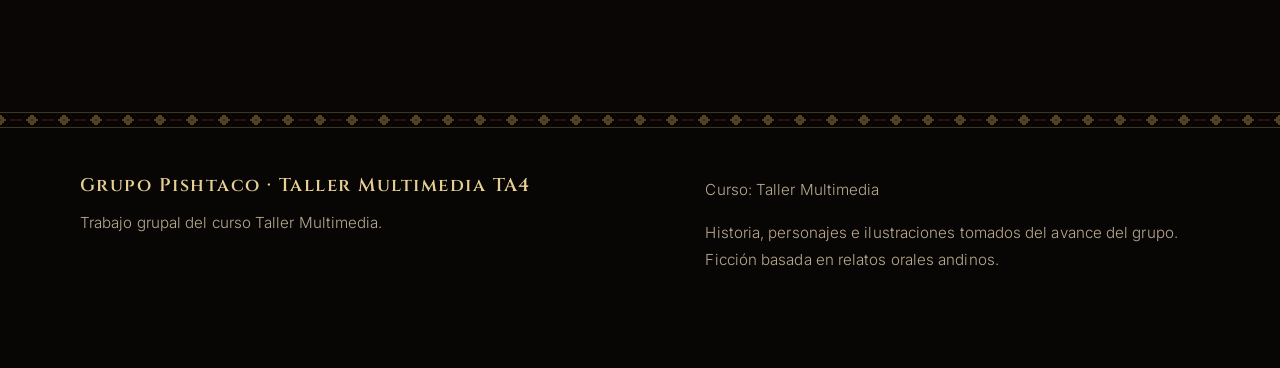
==== commit 0a08556a: "Transmedia: nueva portada del cómic" ====
--- a/index.html
+++ b/index.html
@@ -8,7 +8,7 @@
 <link rel="preconnect" href="https://fonts.googleapis.com">
 <link rel="preconnect" href="https://fonts.gstatic.com" crossorigin>
 <link href="https://fonts.googleapis.com/css2?family=Cinzel:wght@400;500;600;700;800&family=Inter:ital,wght@0,300;0,400;0,500;0,600;1,300;1,400&display=swap" rel="stylesheet">
-<link rel="stylesheet" href="estilos.css?v=20261117154034">
+<link rel="stylesheet" href="estilos.css?v=20261117155940">
 <script>
   // Cortina de cine: solo la primera vez por visita y nunca si se pidió reducir movimiento.
   try {
@@ -293,7 +293,7 @@
   </div>
 </footer>
 
-<script src="datos.js?v=20261117154034"></script>
-<script src="app.js?v=20261117154034"></script>
+<script src="datos.js?v=20261117155940"></script>
+<script src="app.js?v=20261117155940"></script>
 </body>
 </html>
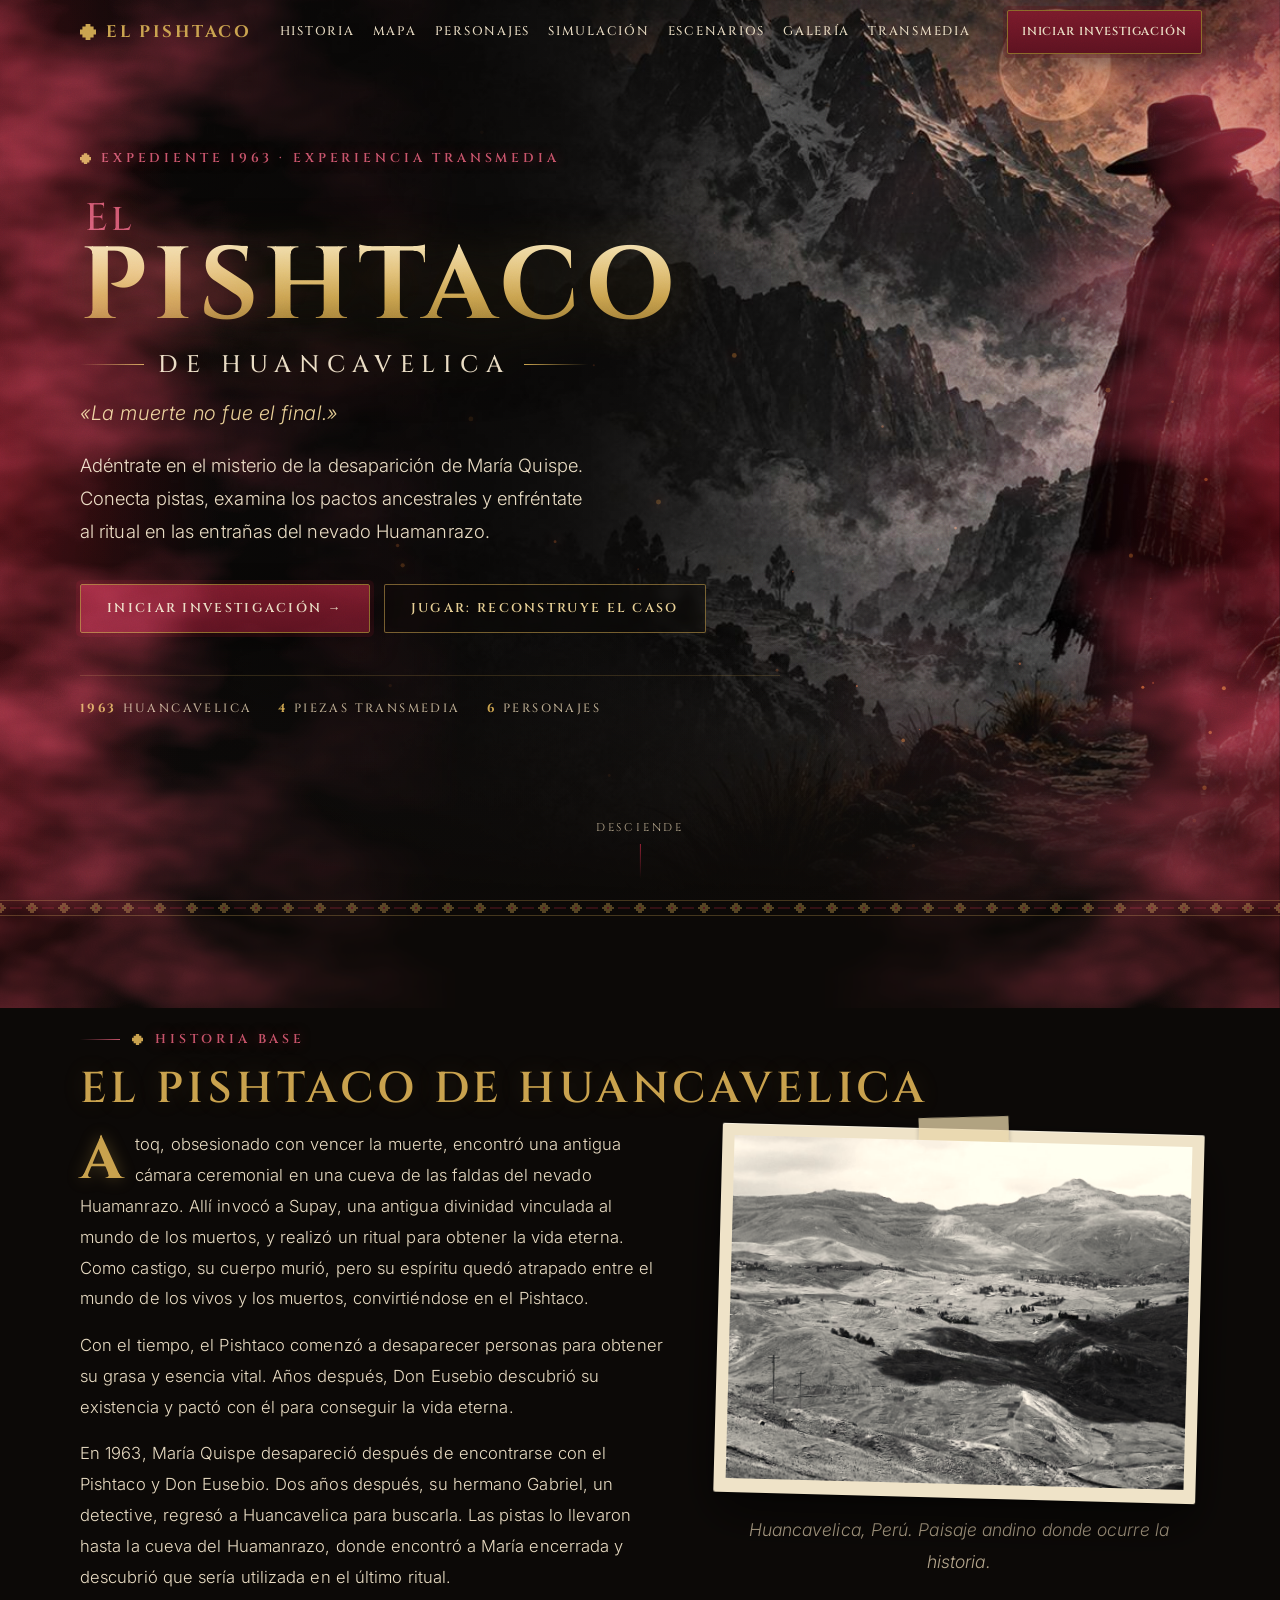
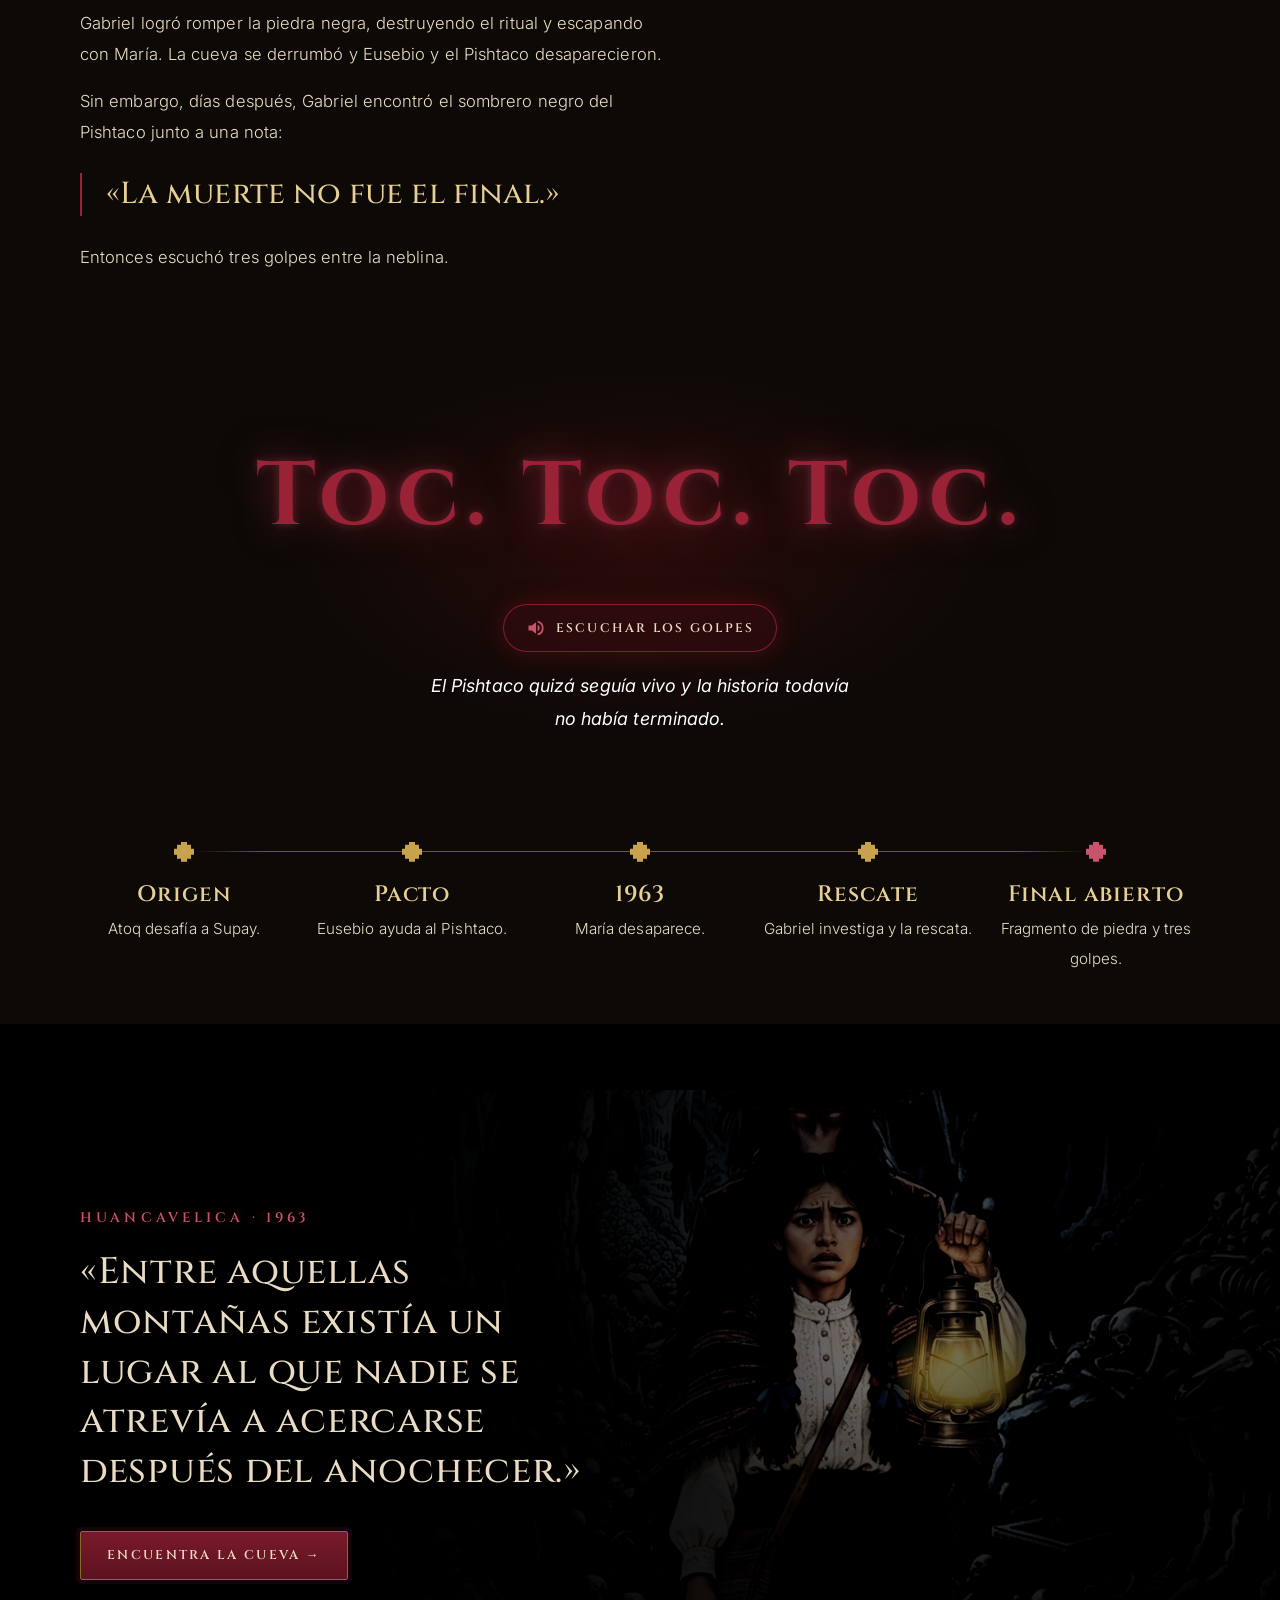
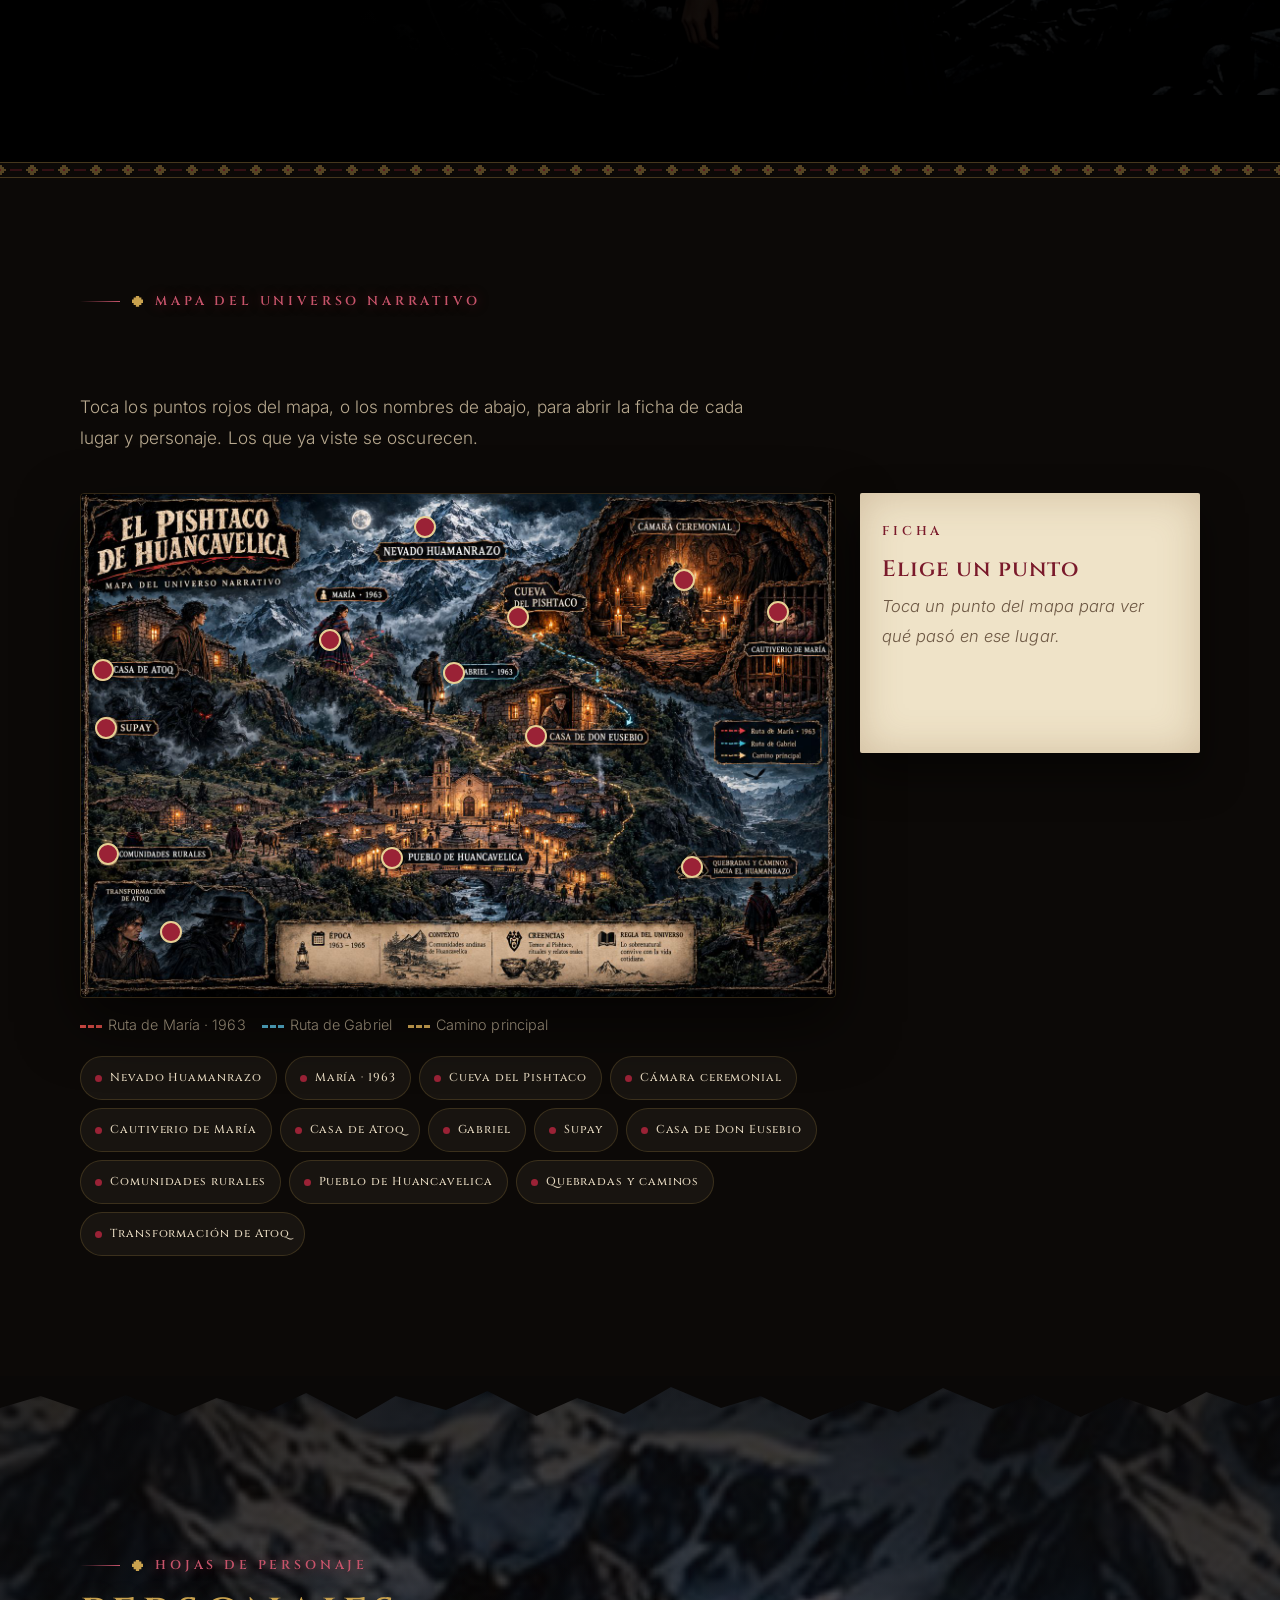
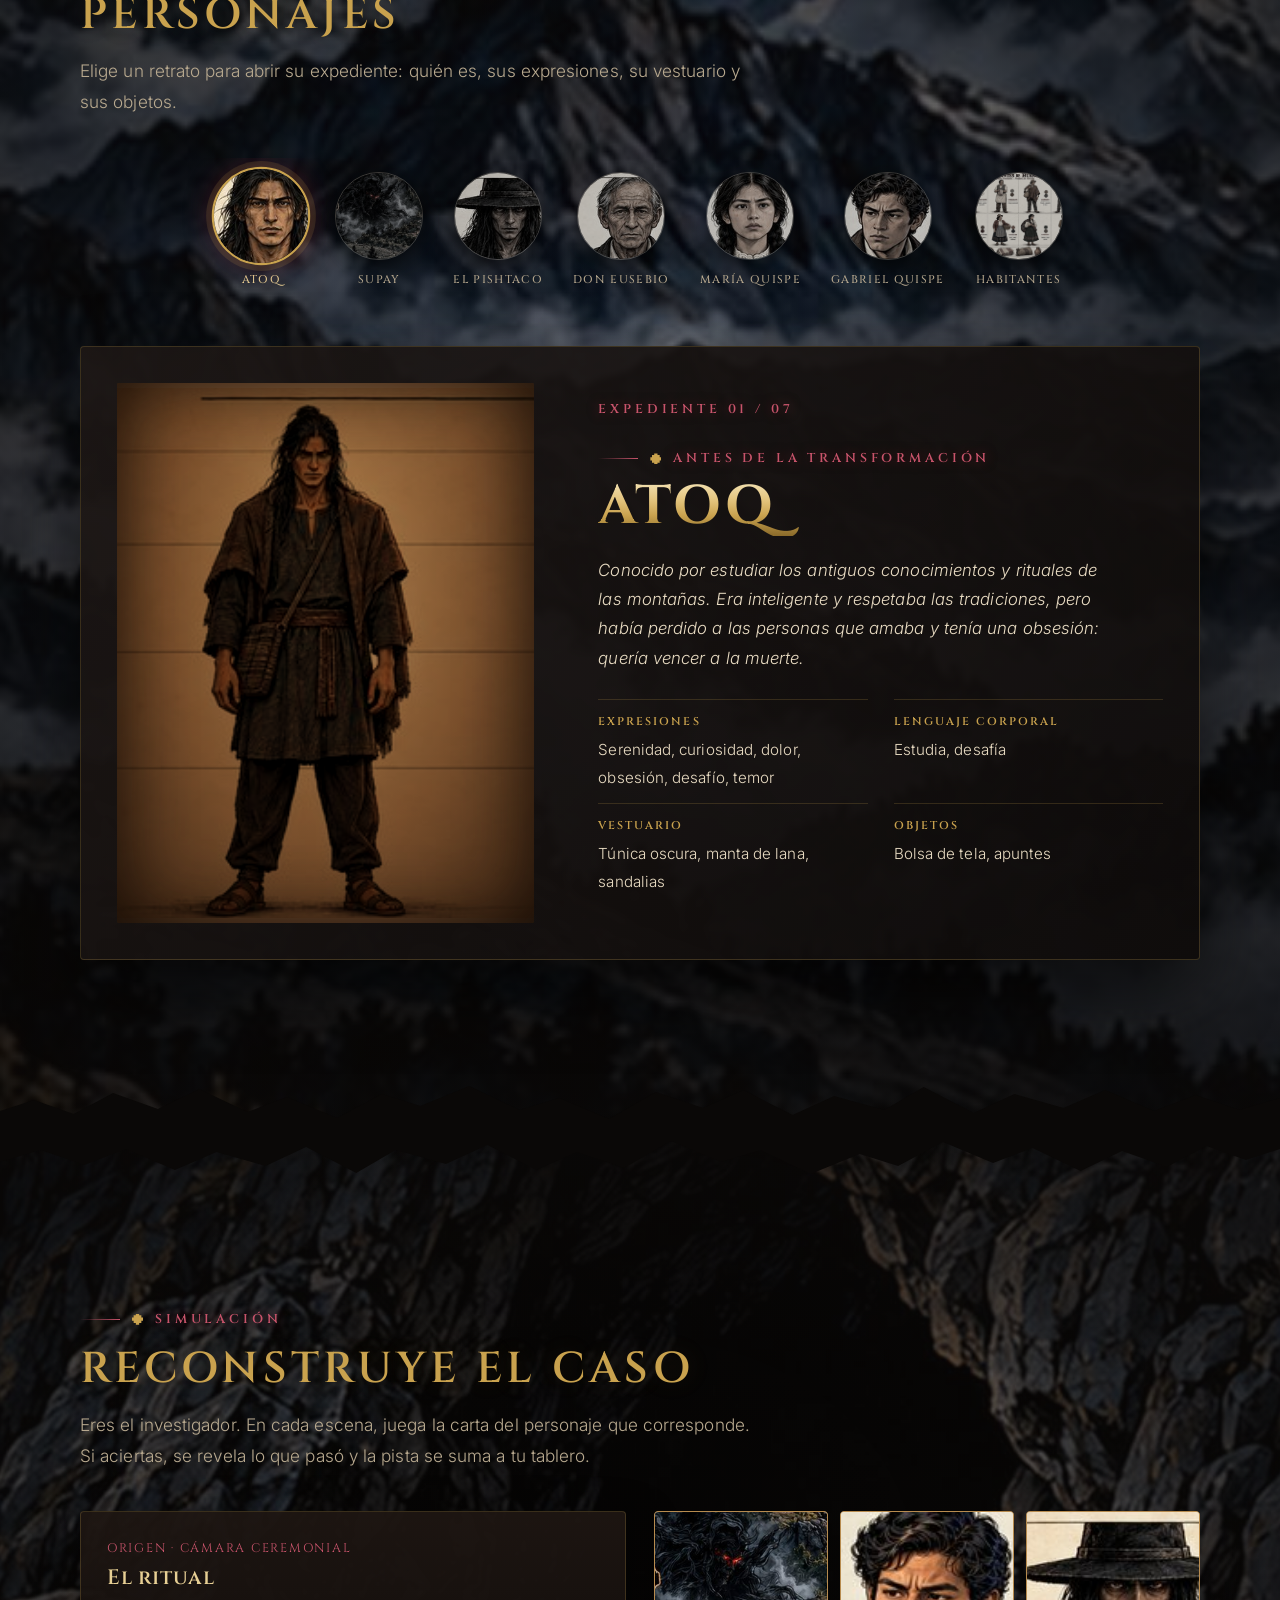
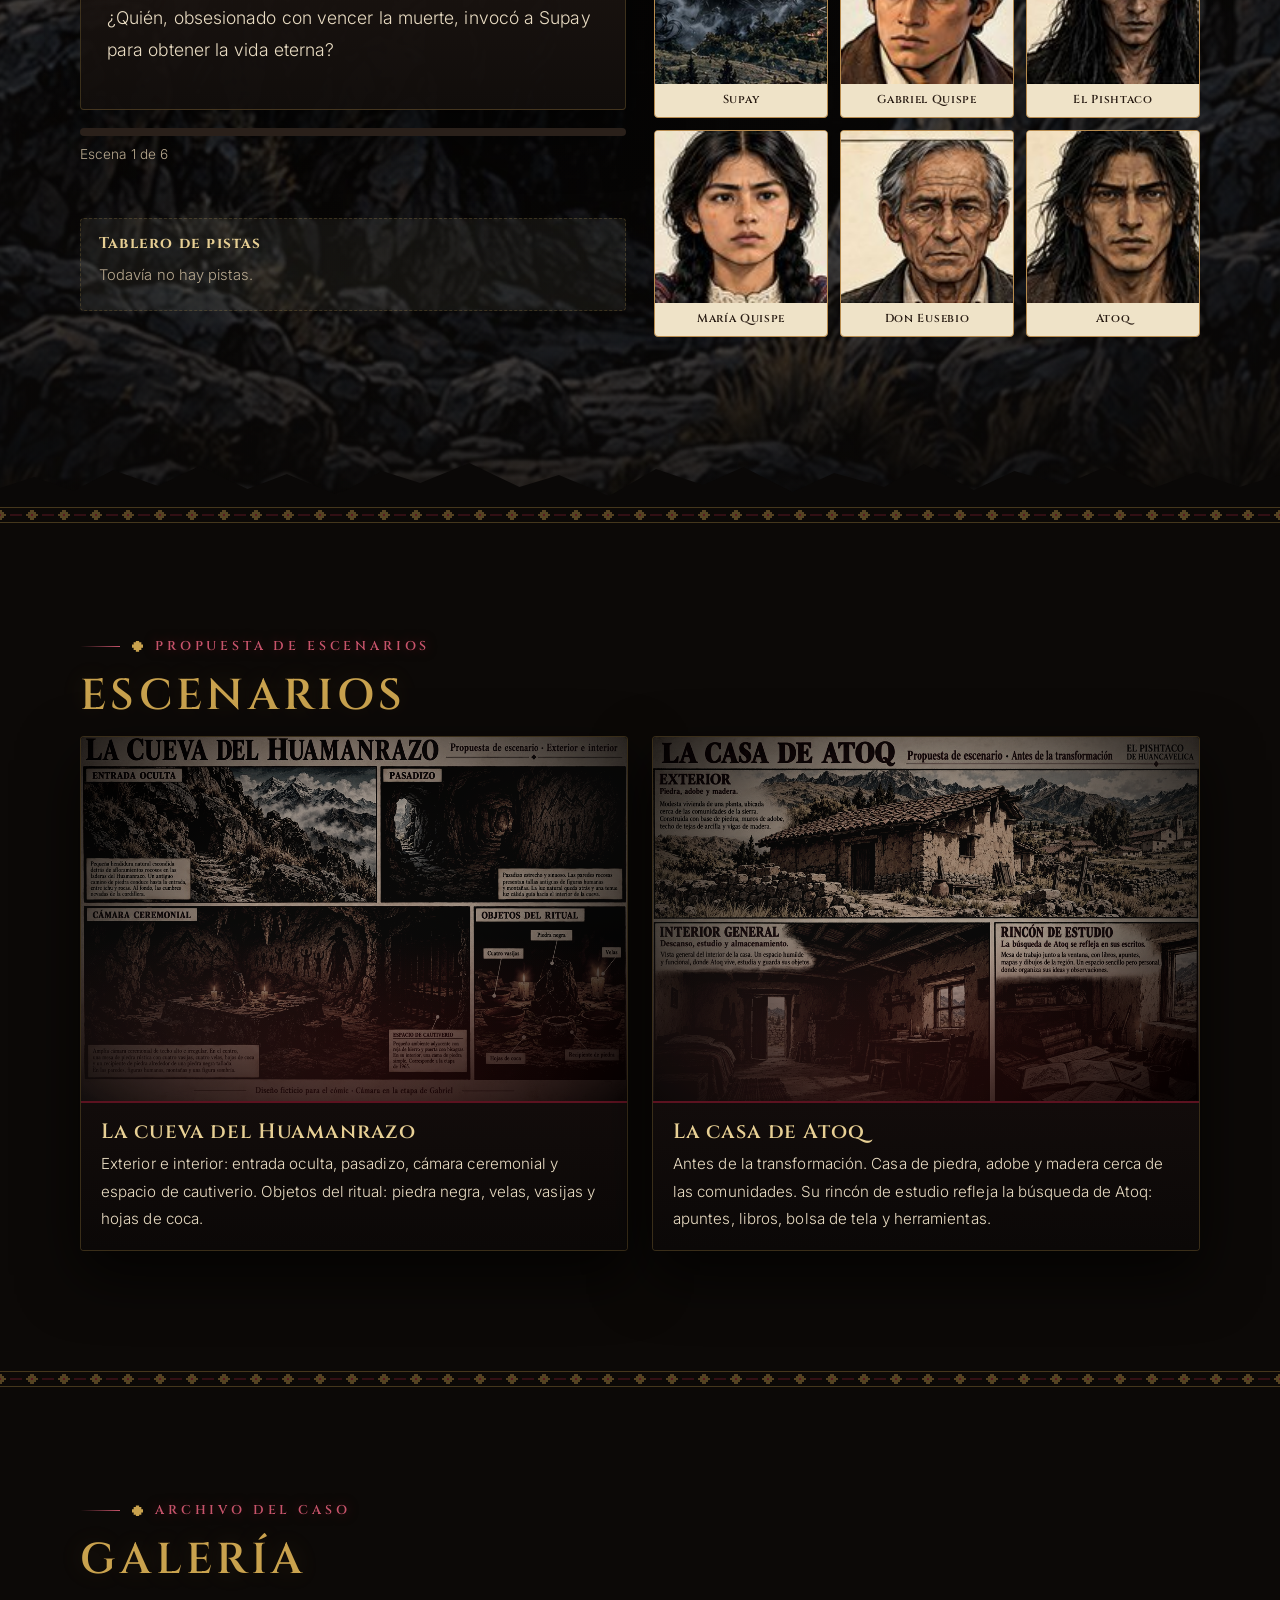
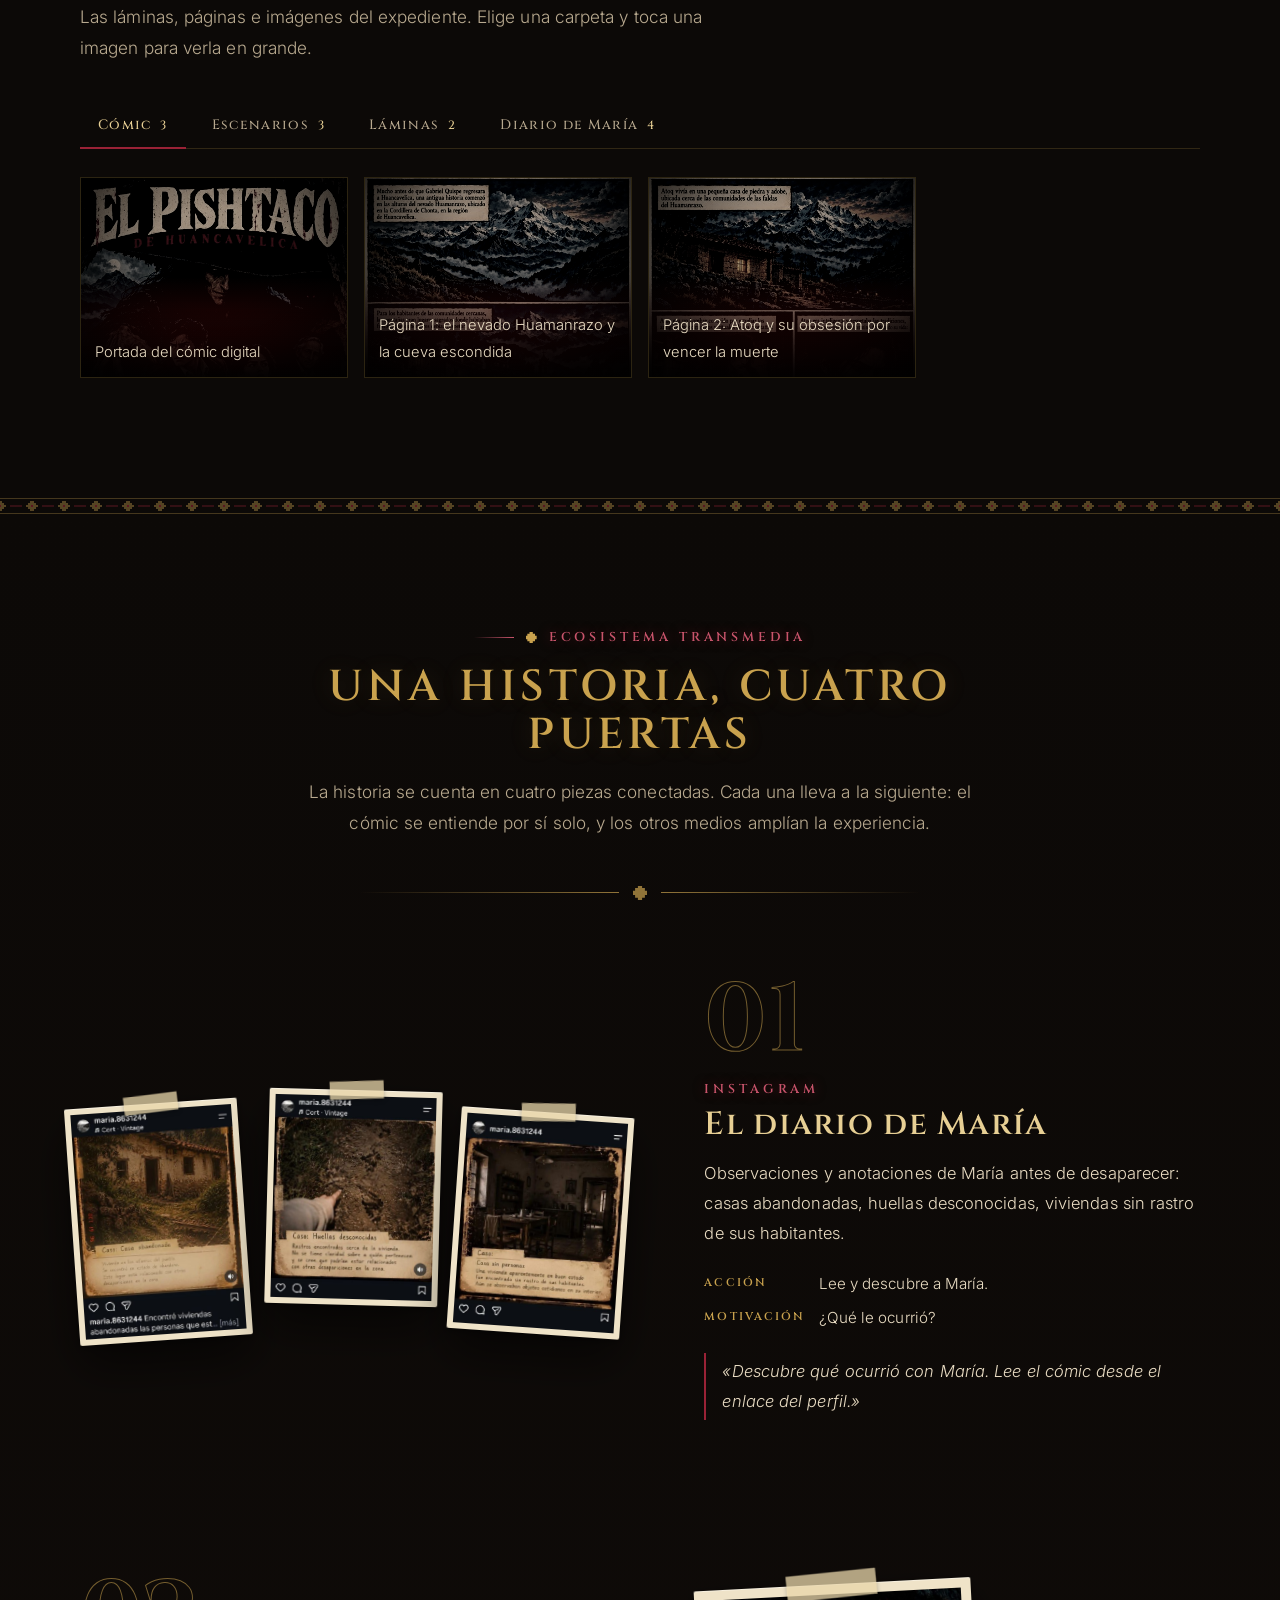
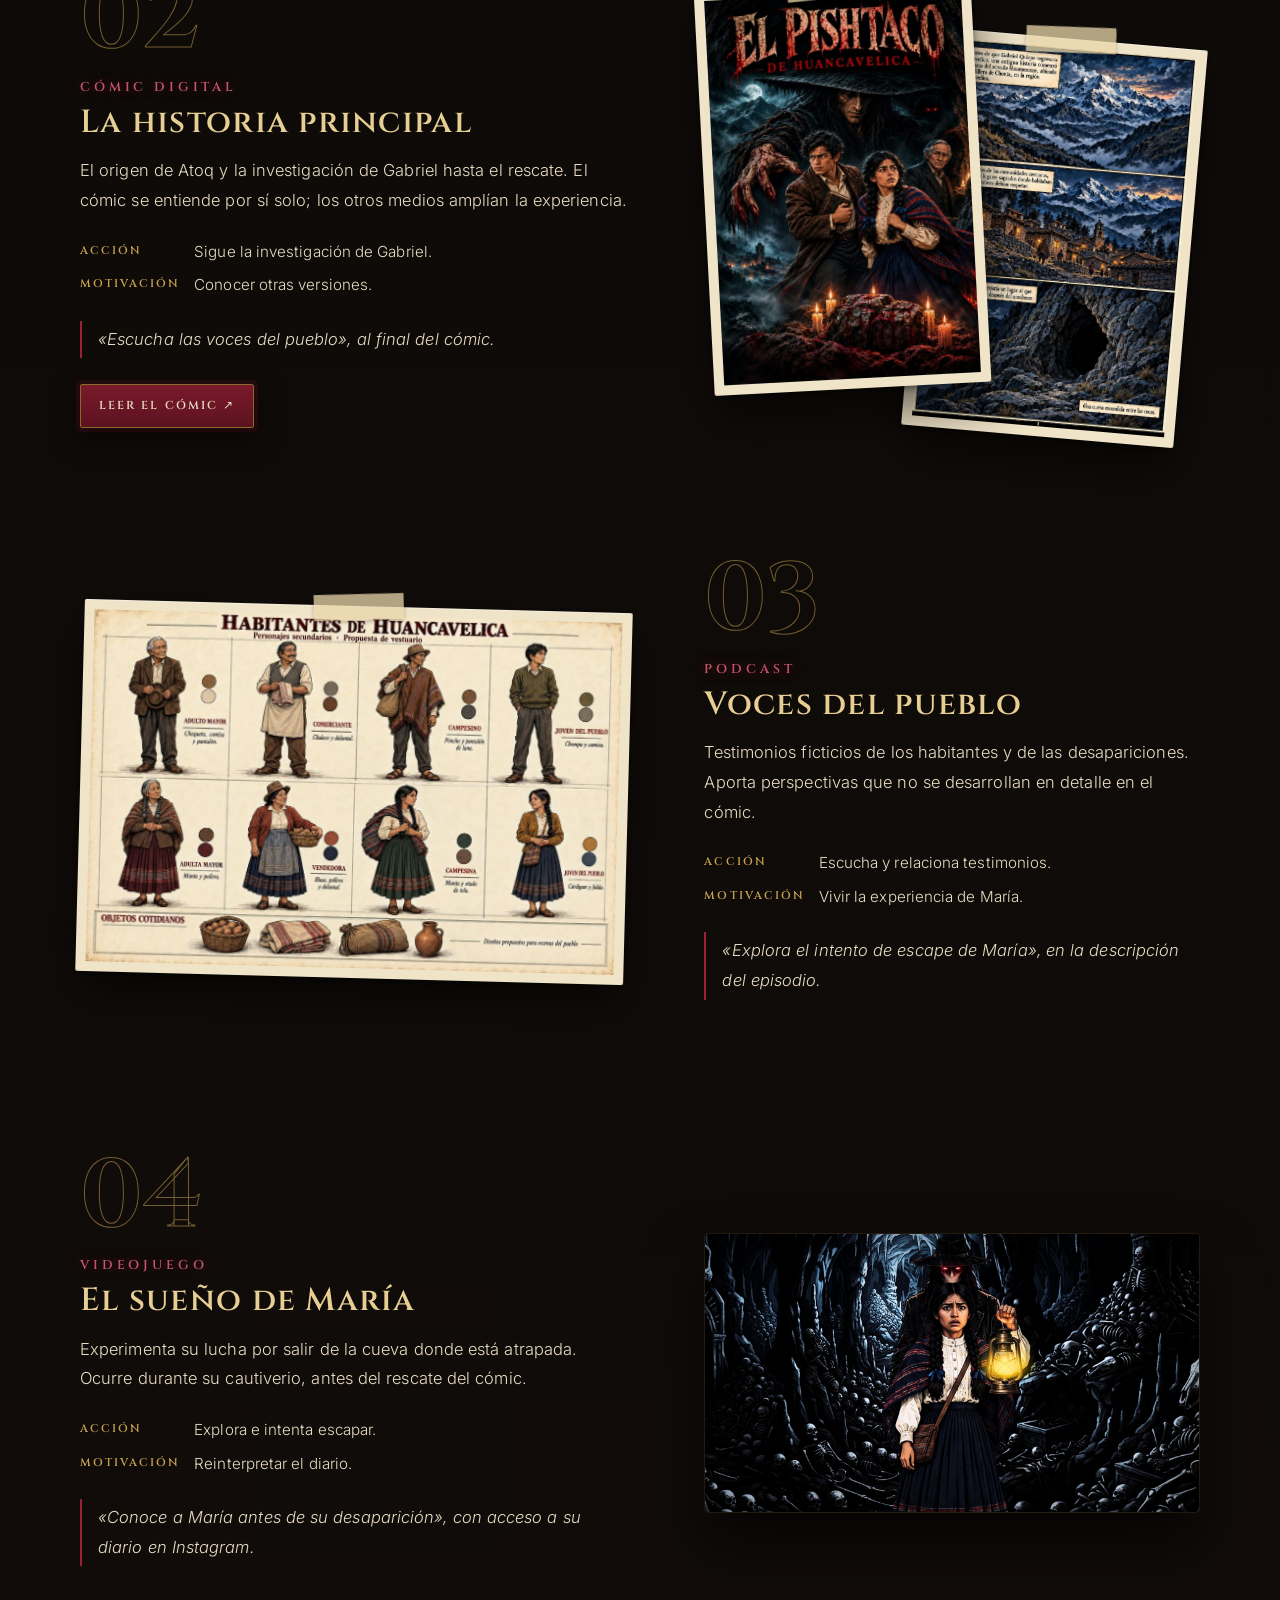
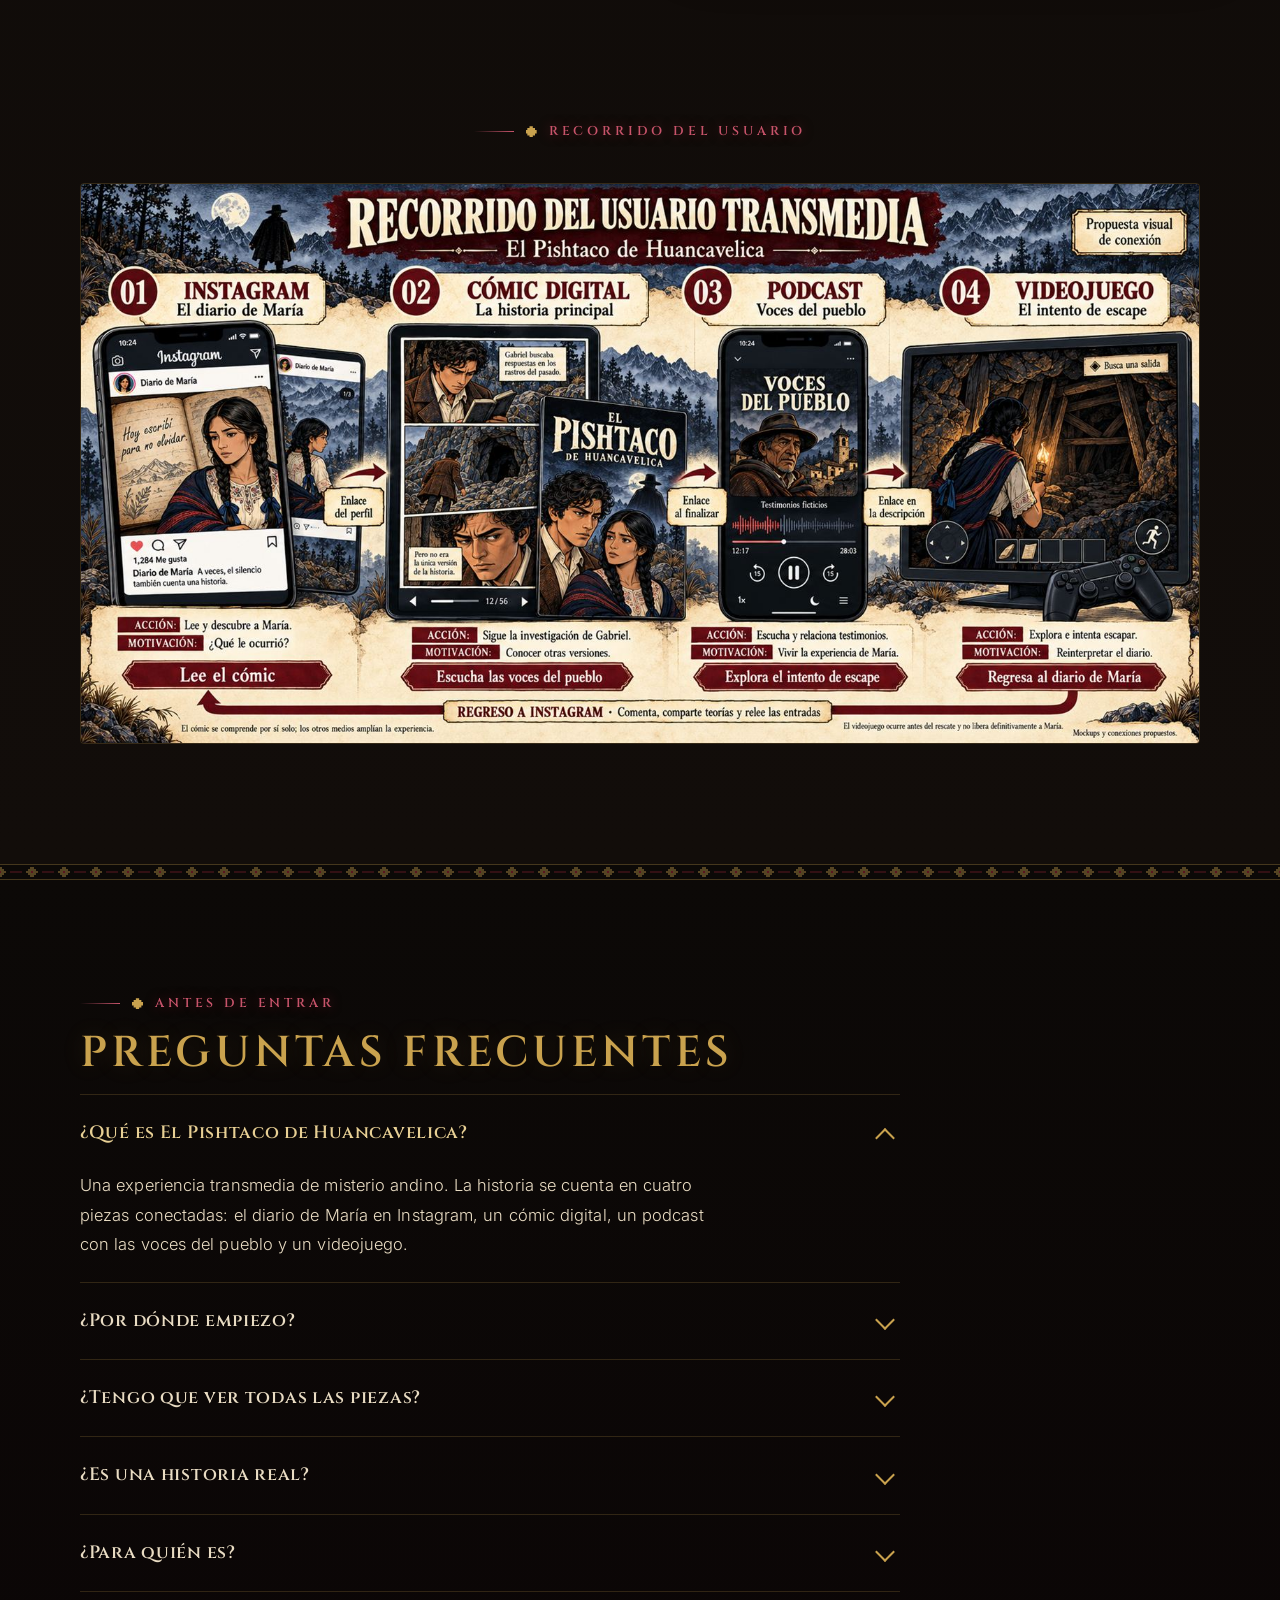
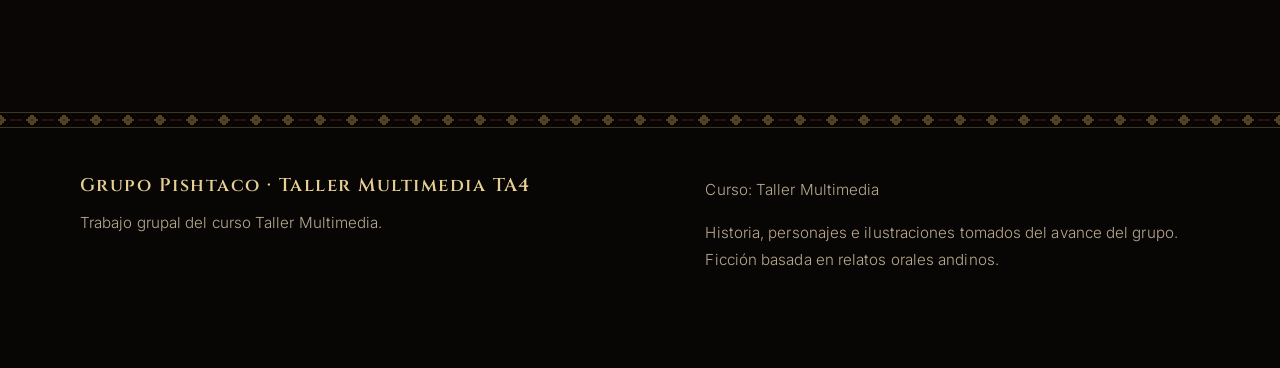
==== commit 9e53627c: "Humo rojo a los lados" ====
--- a/index.html
+++ b/index.html
@@ -8,7 +8,7 @@
 <link rel="preconnect" href="https://fonts.googleapis.com">
 <link rel="preconnect" href="https://fonts.gstatic.com" crossorigin>
 <link href="https://fonts.googleapis.com/css2?family=Cinzel:wght@400;500;600;700;800&family=Inter:ital,wght@0,300;0,400;0,500;0,600;1,300;1,400&display=swap" rel="stylesheet">
-<link rel="stylesheet" href="estilos.css?v=20261117155940">
+<link rel="stylesheet" href="estilos.css?v=20261117162501">
 <script>
   // Cortina de cine: solo la primera vez por visita y nunca si se pidió reducir movimiento.
   try {
@@ -293,7 +293,7 @@
   </div>
 </footer>
 
-<script src="datos.js?v=20261117155940"></script>
-<script src="app.js?v=20261117155940"></script>
+<script src="datos.js?v=20261117162501"></script>
+<script src="app.js?v=20261117162501"></script>
 </body>
 </html>
--- a/estilos.css
+++ b/estilos.css
@@ -1393,6 +1393,36 @@
 .acordeon summary::after { border-color: var(--dorado); }
 .punto::before { border-color: var(--dorado-claro); }
 
+/* =========================================================
+   HUMO ROJO A LOS LADOS (fijo, se mueve lento, se desvanece hacia el centro)
+   ========================================================= */
+main::before, main::after {
+  content: ""; position: fixed; top: -12%; bottom: -12%; width: min(36vw, 520px);
+  z-index: 90; pointer-events: none; mix-blend-mode: screen; opacity: 0.85;
+  background:
+    url("data:image/svg+xml,%3Csvg xmlns='http://www.w3.org/2000/svg' width='420' height='900'%3E%3Cfilter id='h'%3E%3CfeTurbulence type='fractalNoise' baseFrequency='0.006 0.011' numOctaves='4' seed='7'/%3E%3CfeColorMatrix values='0 0 0 0 0.78 0 0 0 0 0.06 0 0 0 0 0.12 1.7 0 0 0 -0.62'/%3E%3C/filter%3E%3Crect width='100%25' height='100%25' filter='url(%23h)'/%3E%3C/svg%3E") center / cover no-repeat,
+    radial-gradient(ellipse 70% 55% at 0% 50%, rgba(170, 18, 34, 0.55), transparent 70%),
+    radial-gradient(ellipse 60% 30% at 0% 15%, rgba(140, 12, 28, 0.4), transparent 70%),
+    radial-gradient(ellipse 60% 30% at 0% 85%, rgba(140, 12, 28, 0.4), transparent 70%);
+  -webkit-mask-image: linear-gradient(90deg, #000 0%, rgba(0, 0, 0, 0.75) 30%, rgba(0, 0, 0, 0.25) 65%, transparent 100%);
+  mask-image: linear-gradient(90deg, #000 0%, rgba(0, 0, 0, 0.75) 30%, rgba(0, 0, 0, 0.25) 65%, transparent 100%);
+}
+main::before { left: 0; animation: humo-izq 22s ease-in-out infinite alternate; }
+main::after { right: 0; transform: scaleX(-1); animation: humo-der 26s ease-in-out infinite alternate; }
+@keyframes humo-izq {
+  0% { transform: translate(-4%, 0) scale(1); opacity: 0.7; }
+  50% { transform: translate(2%, -3%) scale(1.06); opacity: 0.95; }
+  100% { transform: translate(-2%, 3%) scale(1.02); opacity: 0.8; }
+}
+@keyframes humo-der {
+  0% { transform: scaleX(-1) translate(-3%, 2%) scale(1.02); opacity: 0.8; }
+  50% { transform: scaleX(-1) translate(3%, -2%) scale(1.07); opacity: 0.95; }
+  100% { transform: scaleX(-1) translate(-1%, 3%) scale(1); opacity: 0.7; }
+}
+@media (max-width: 700px) {
+  main::before, main::after { width: 30vw; opacity: 0.6; }
+}
+
 @media (prefers-reduced-motion: reduce) {
   *, *::before, *::after { animation: none !important; transition: none !important; }
   html { scroll-behavior: auto; }
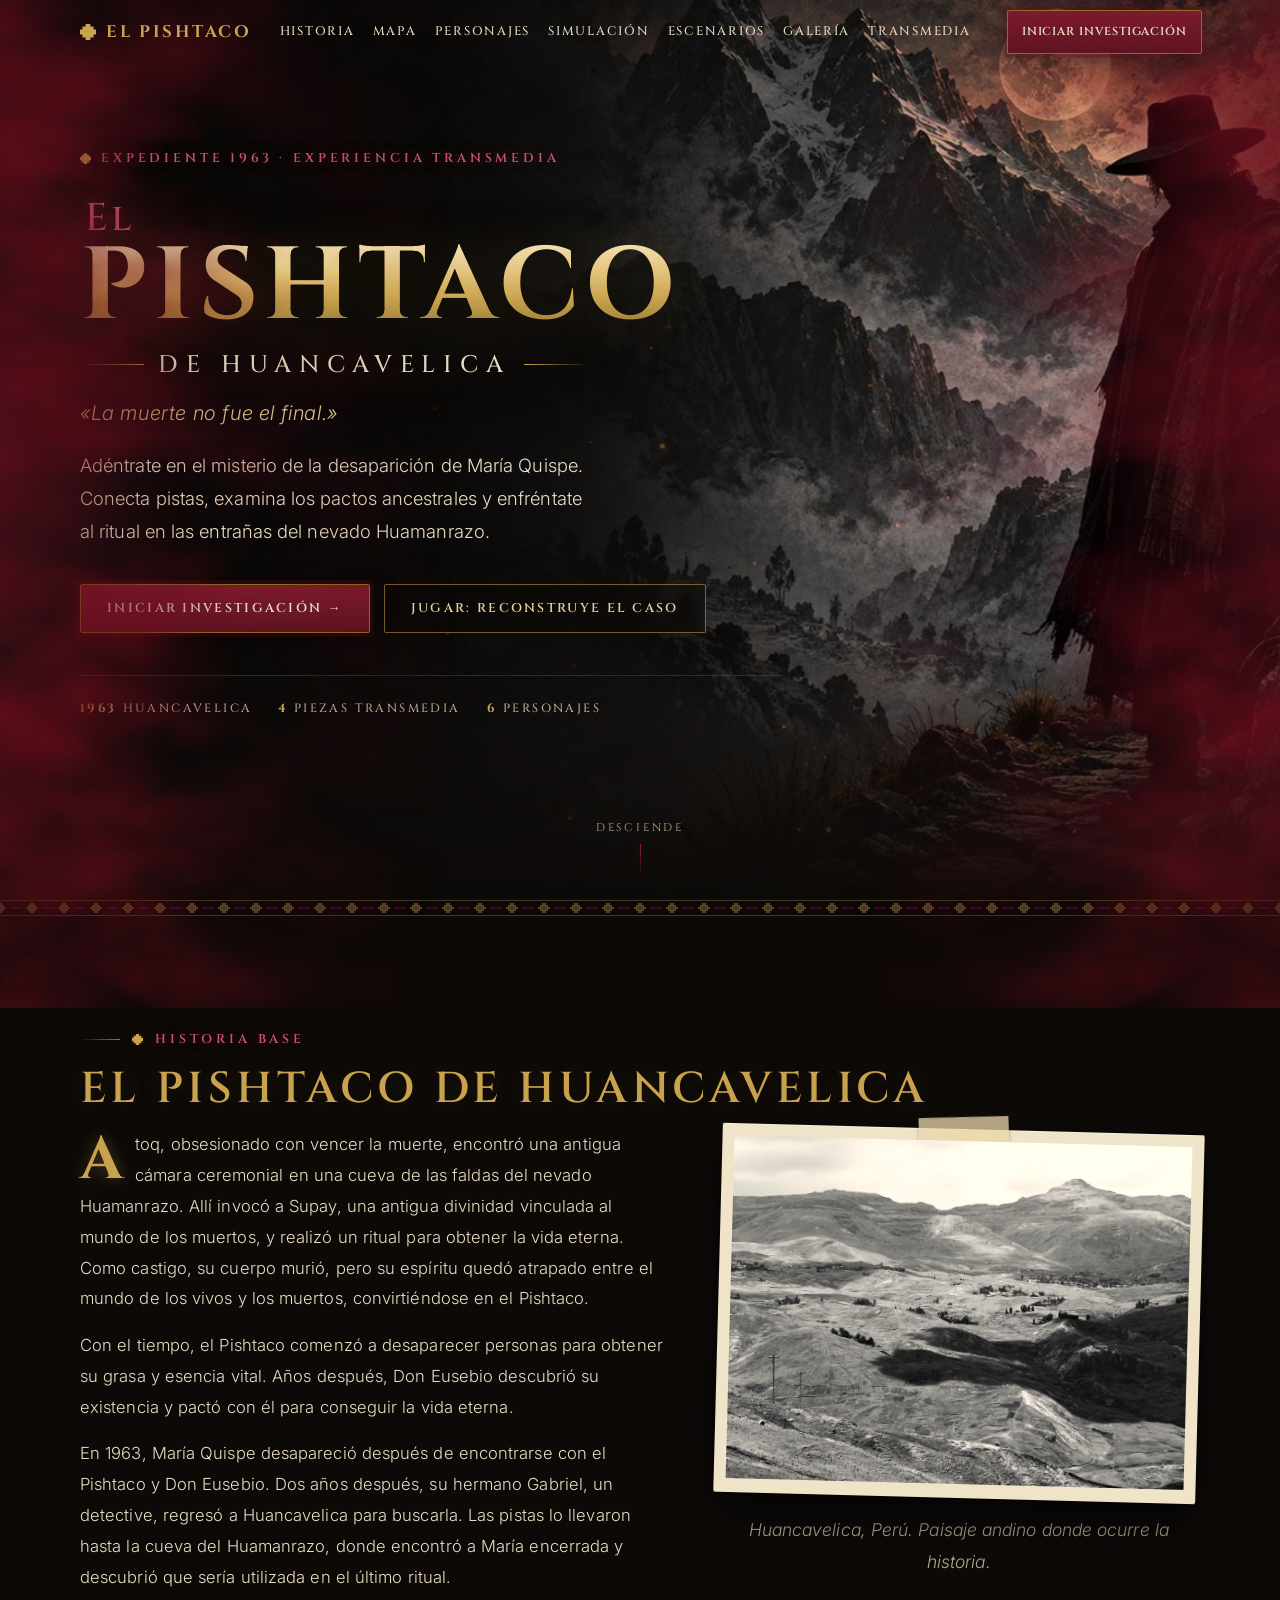
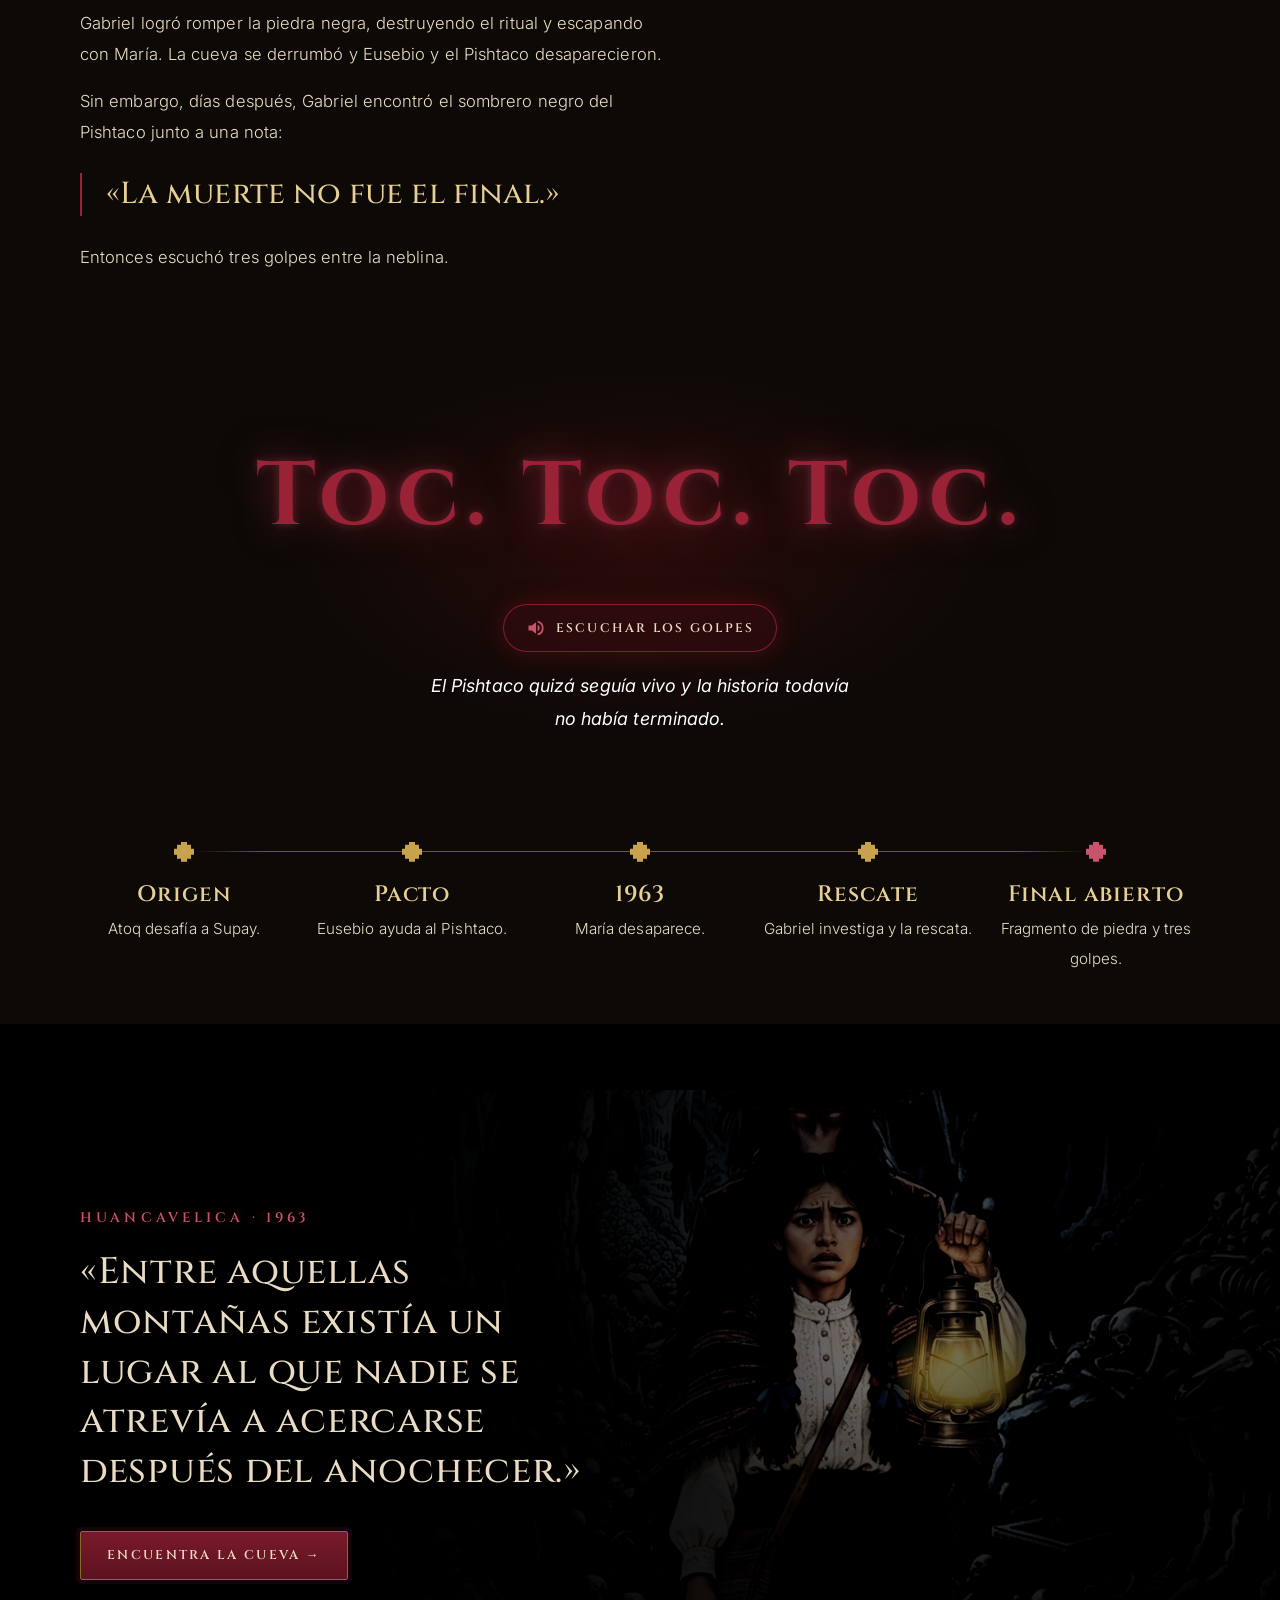
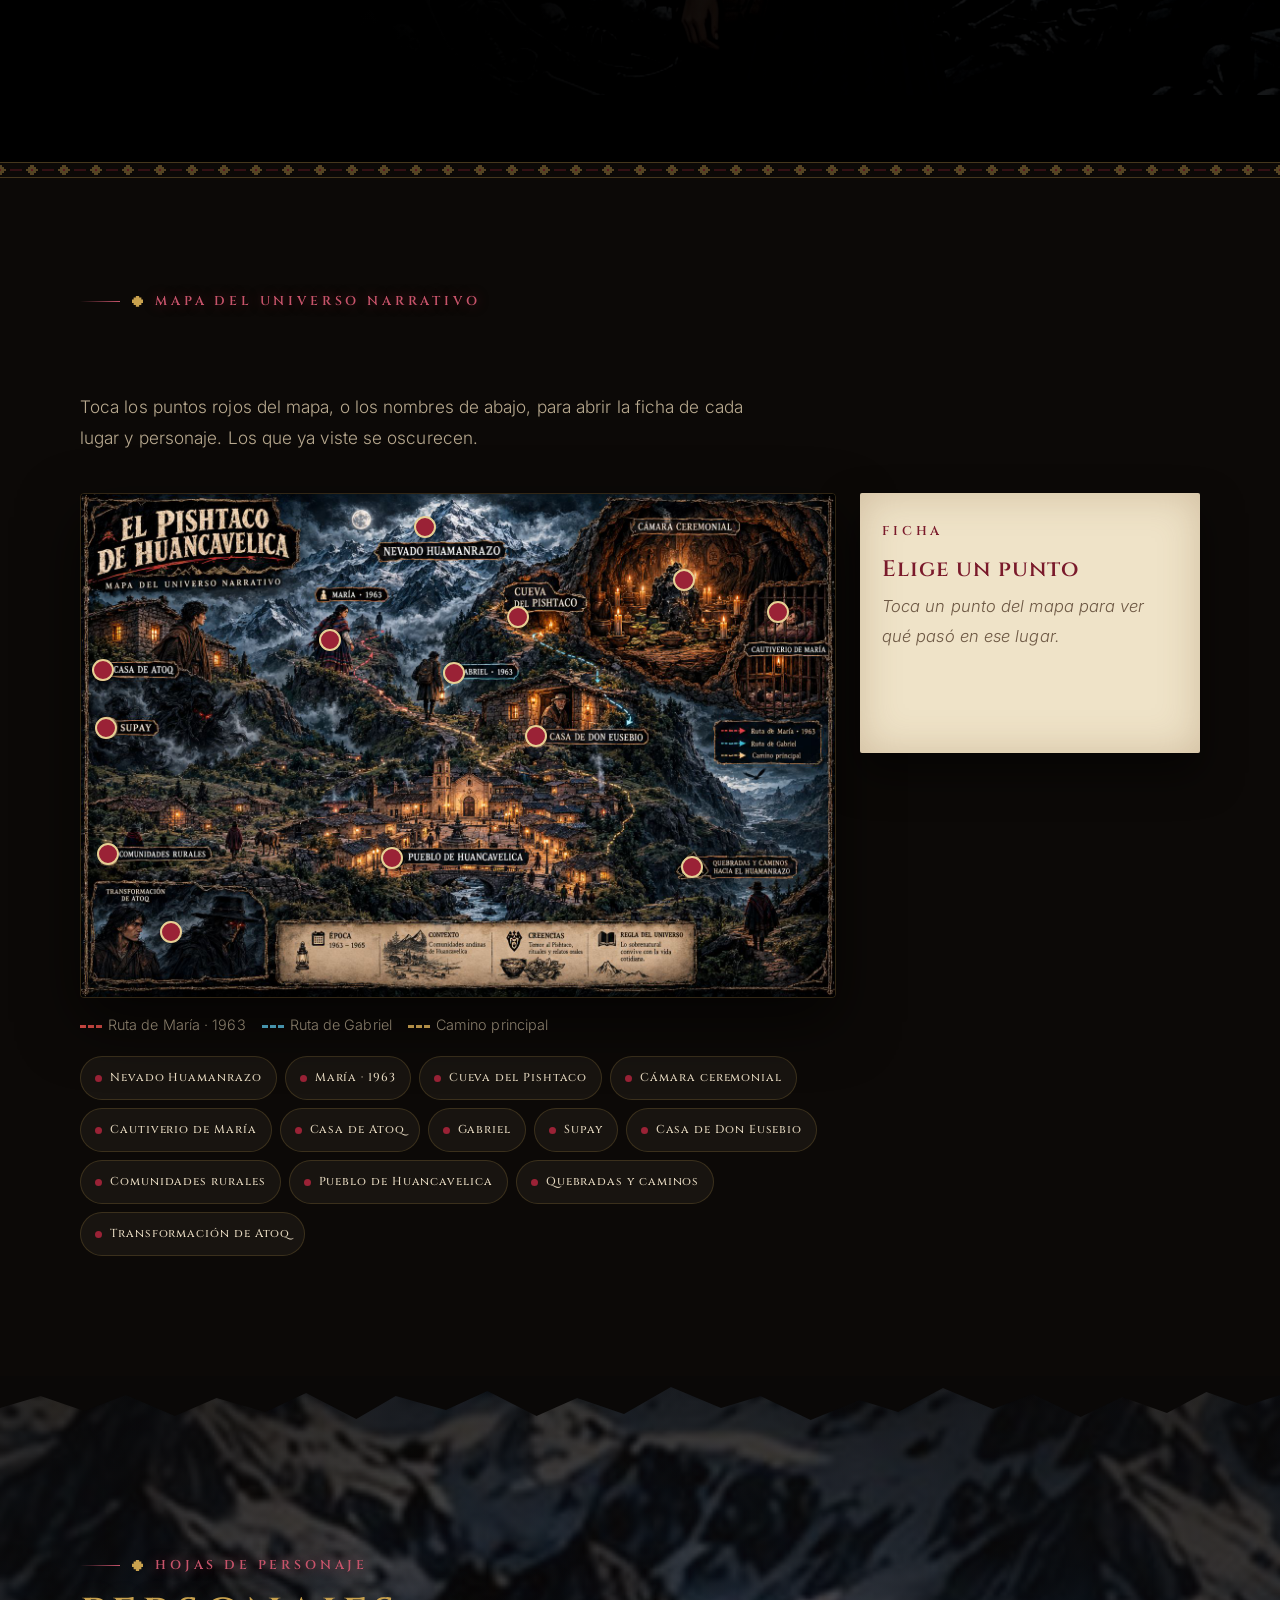
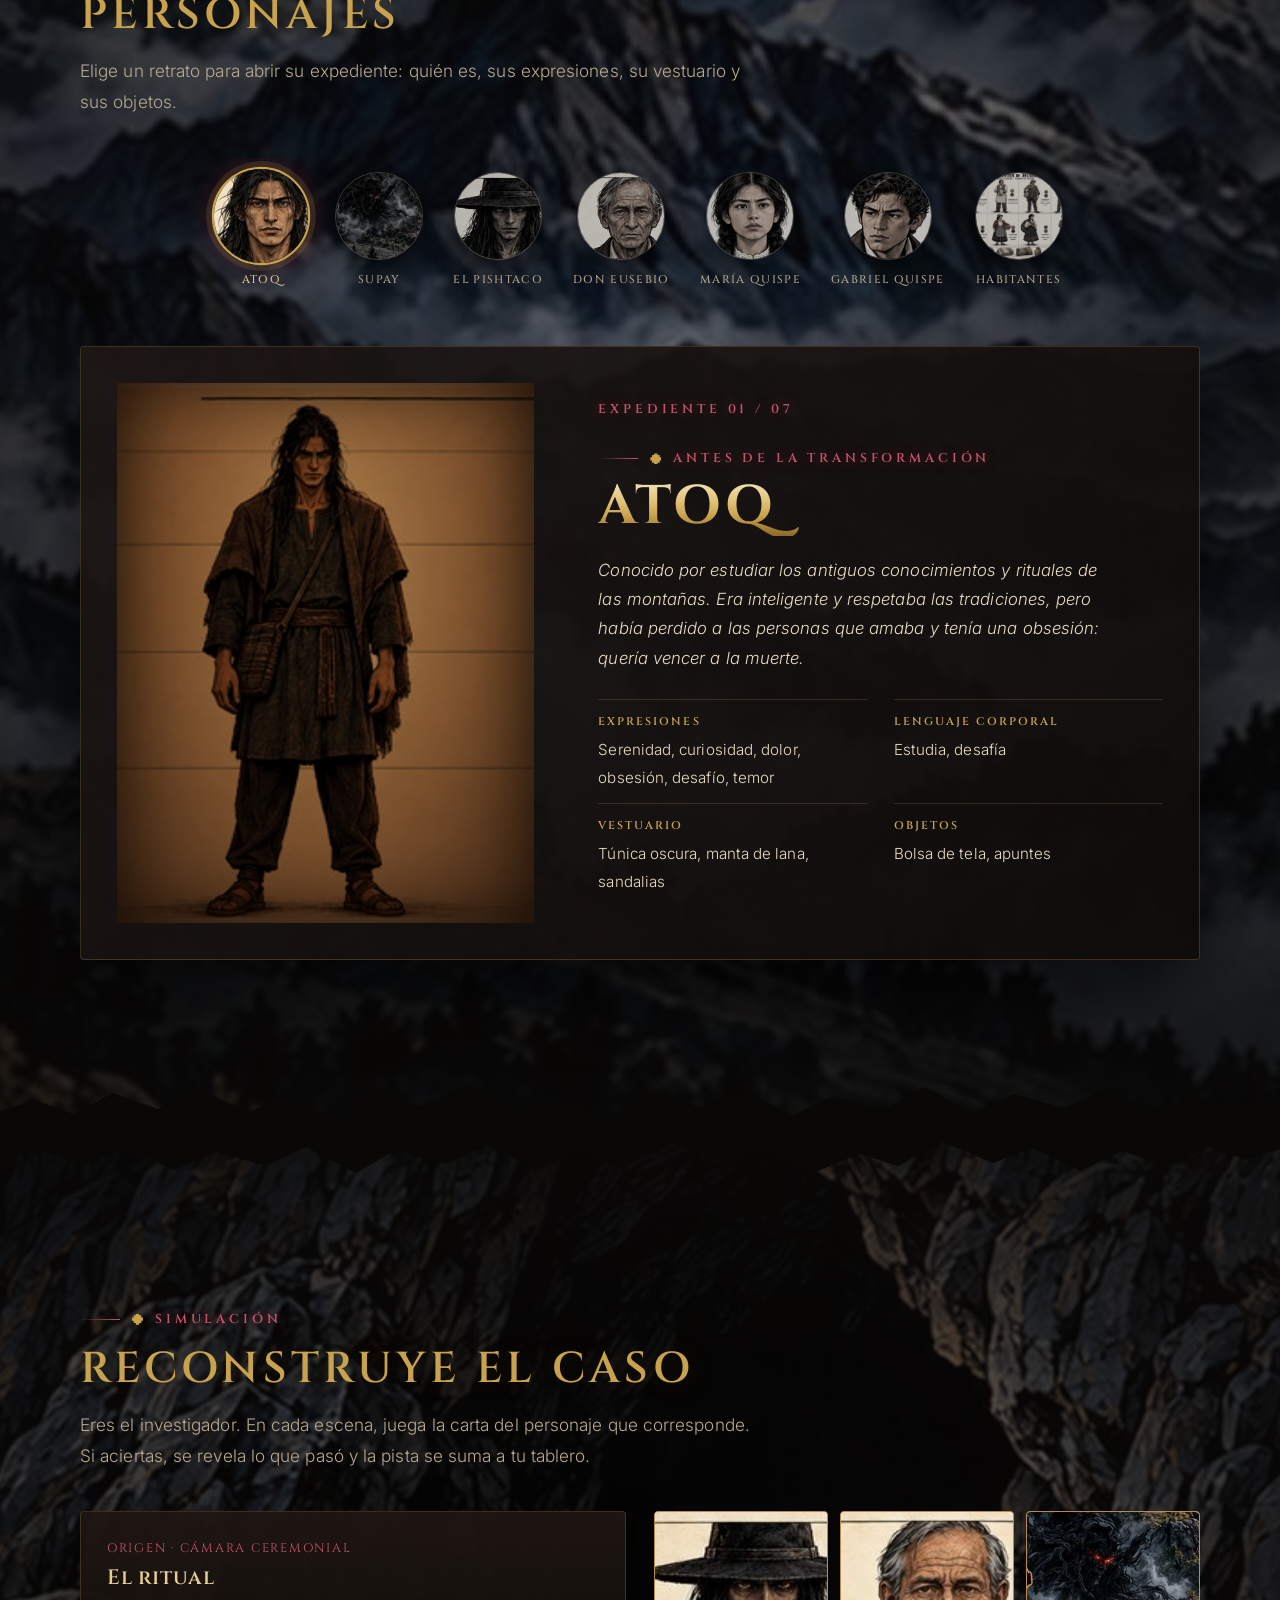
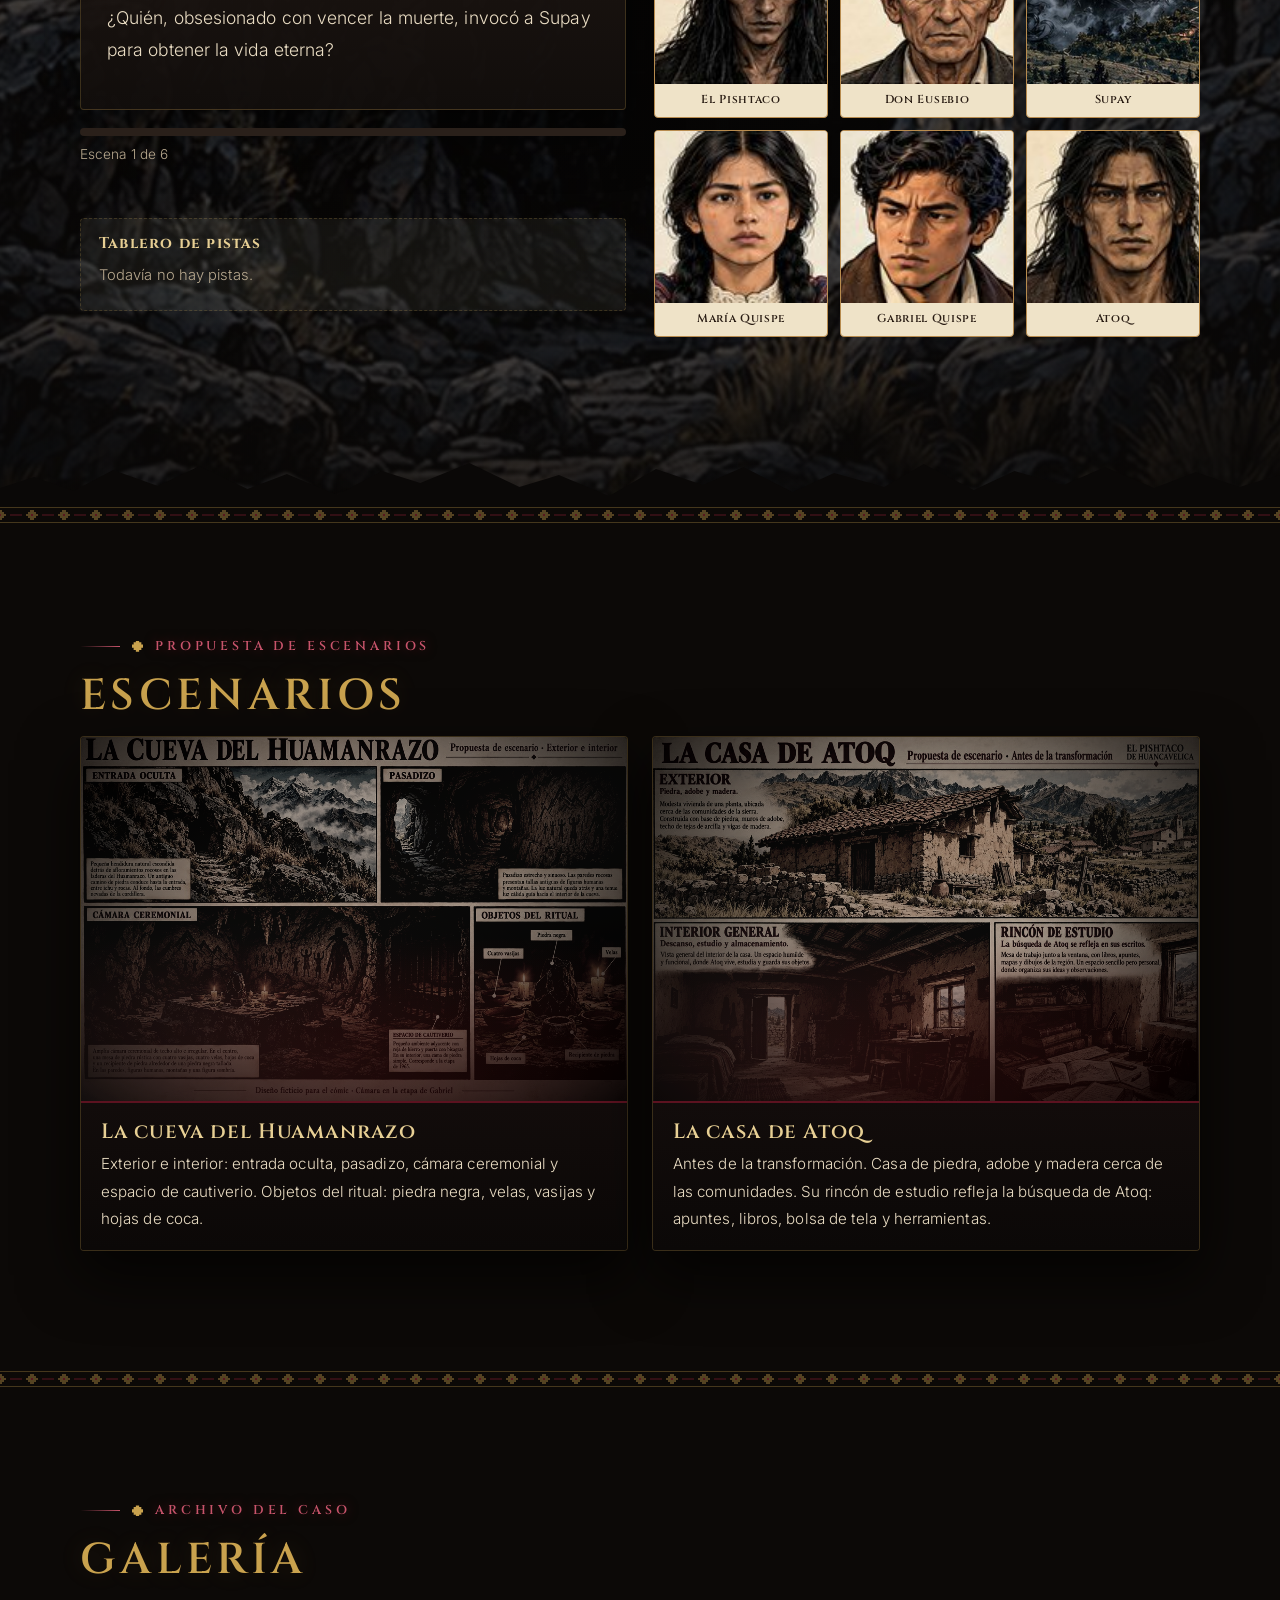
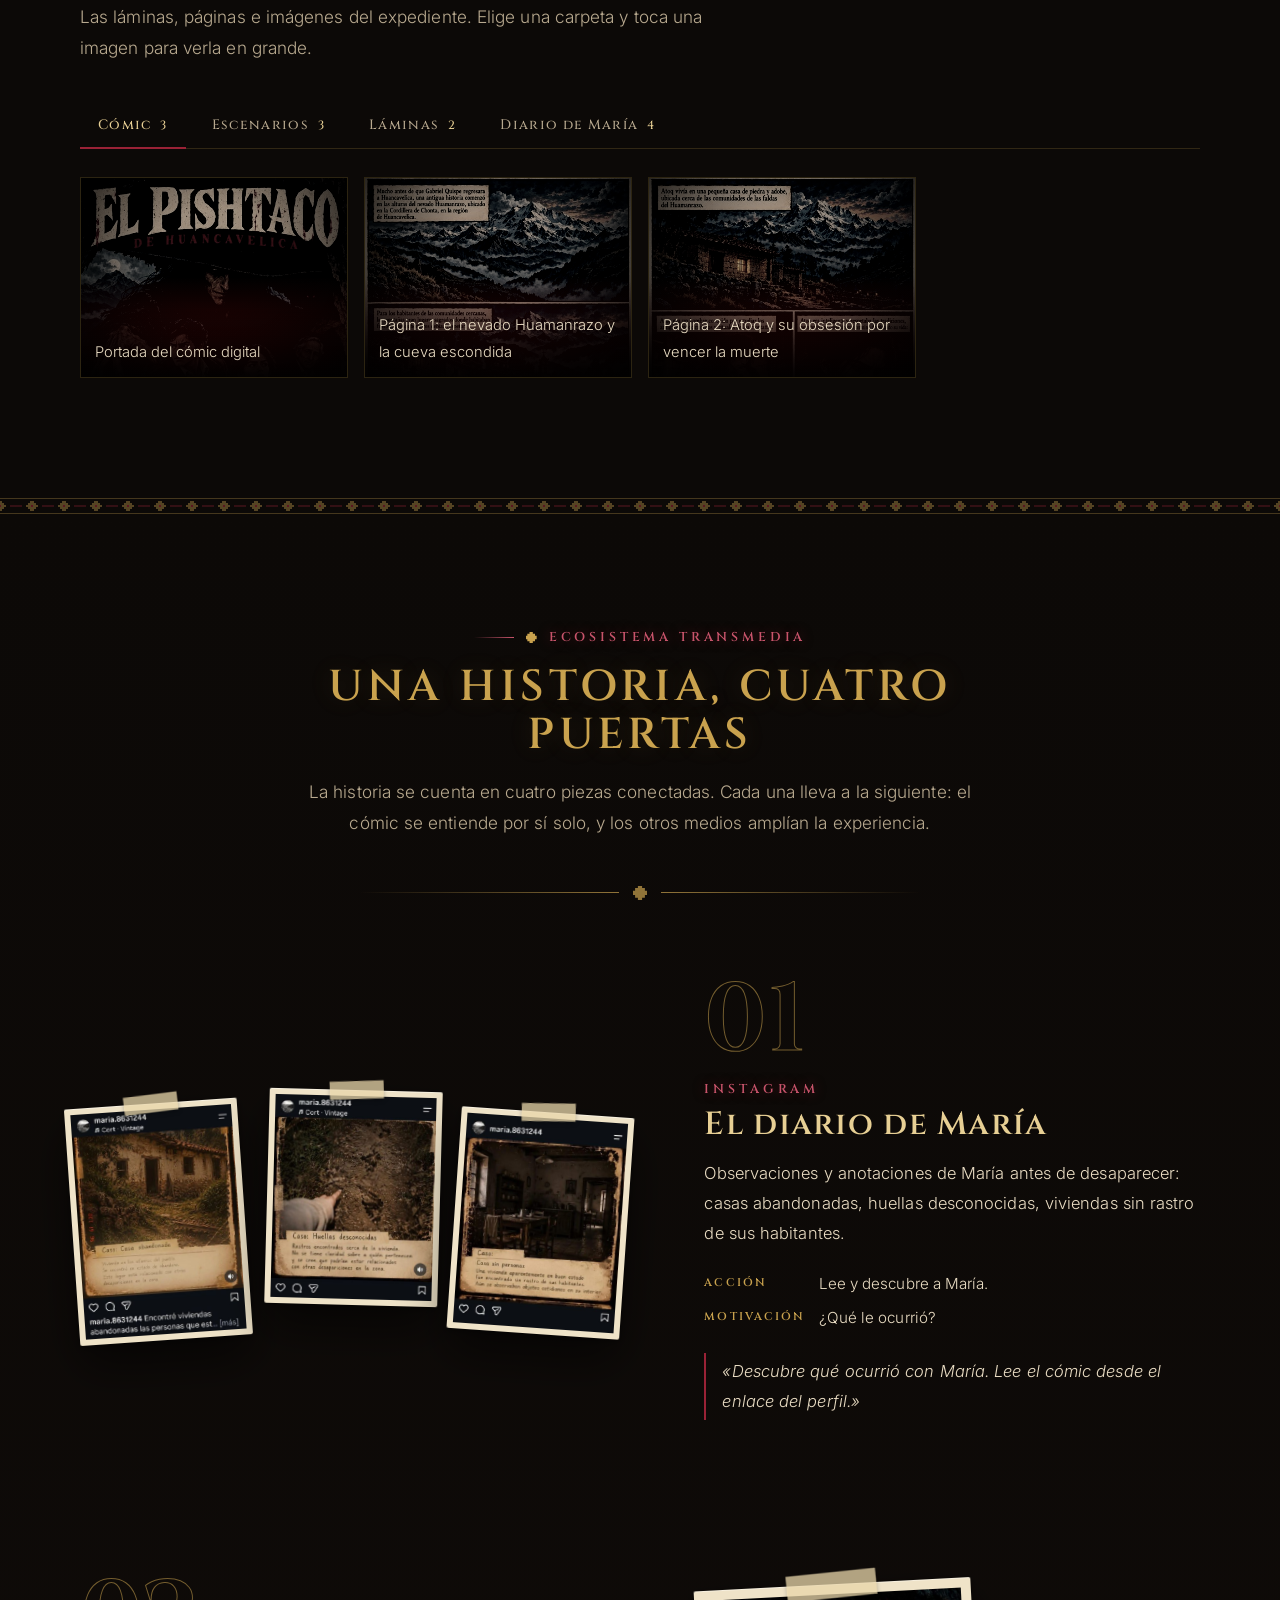
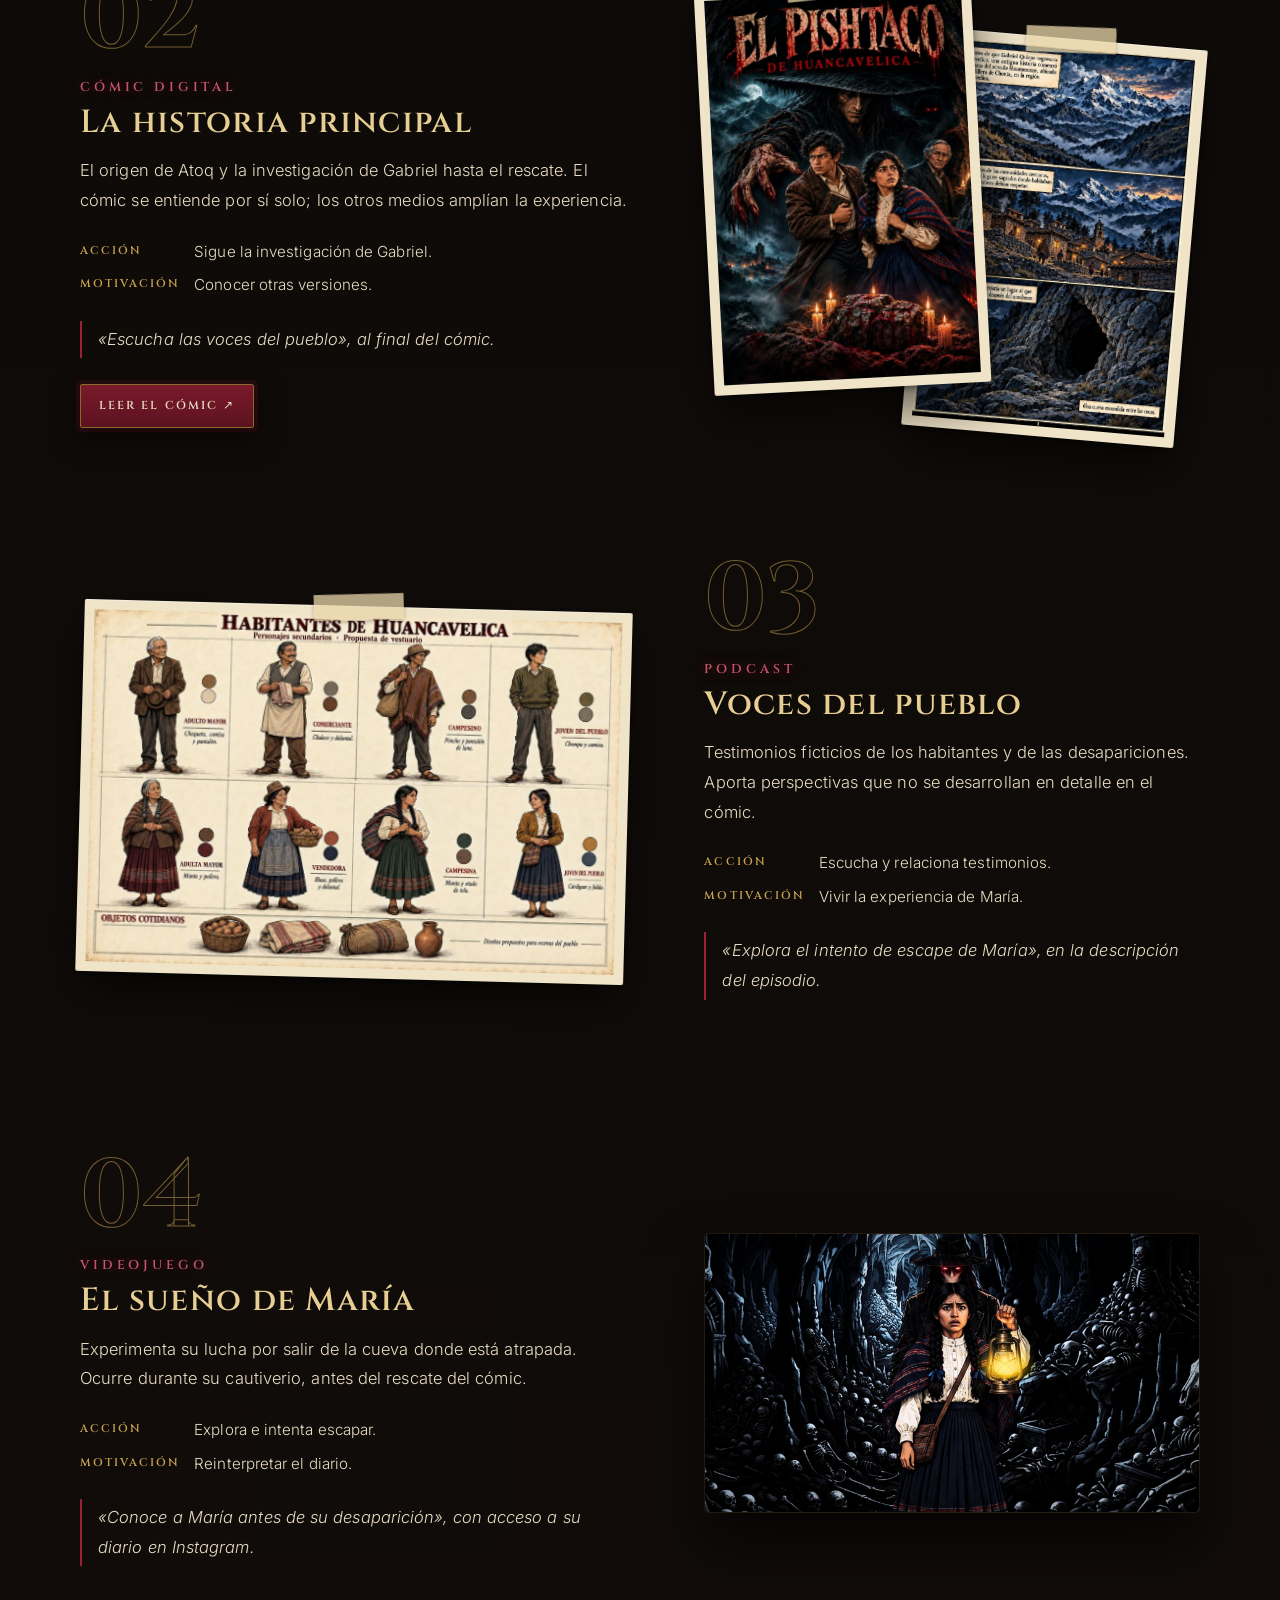
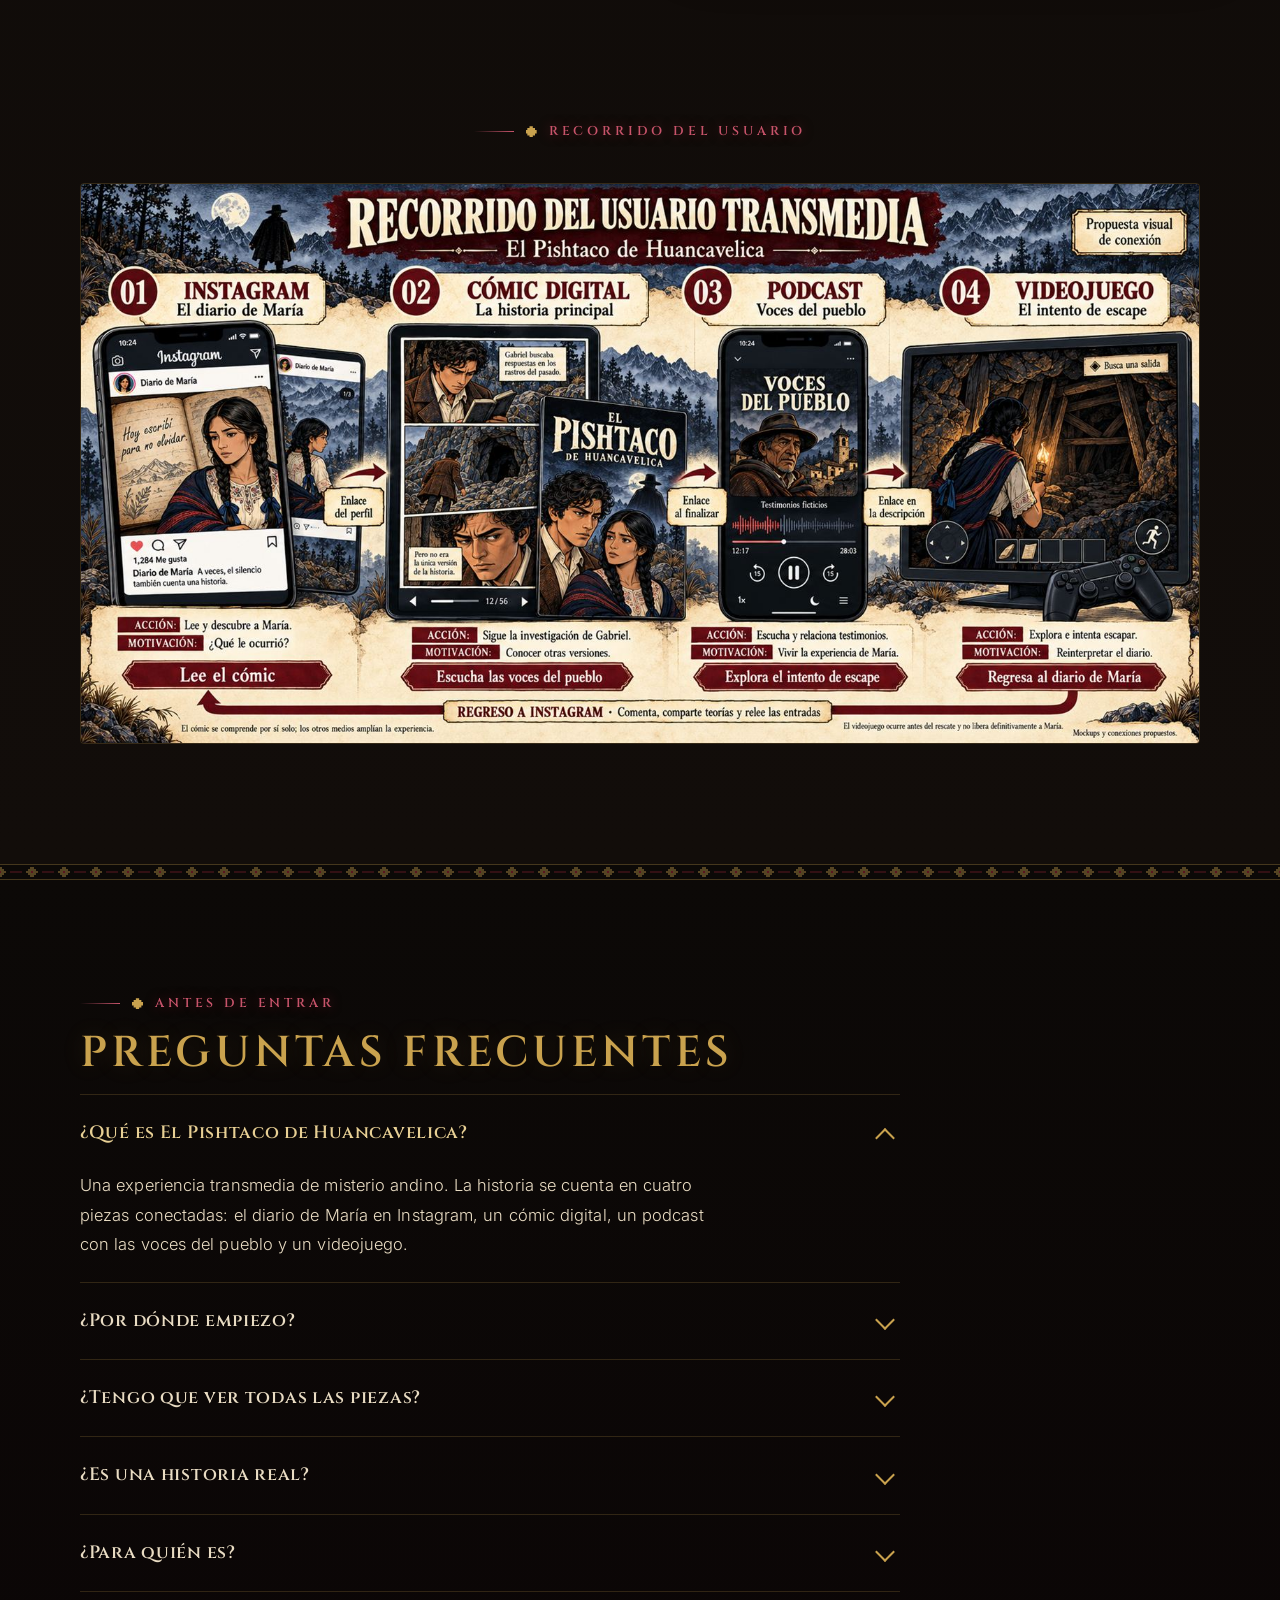
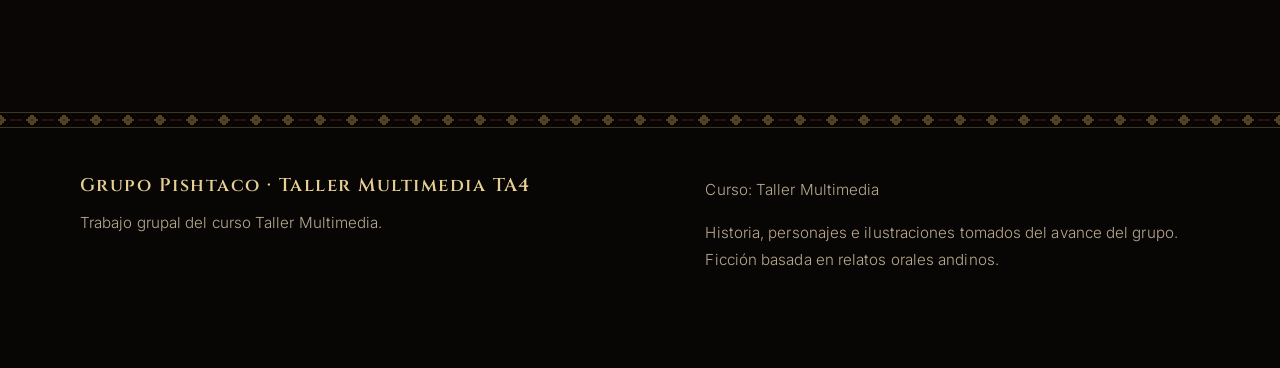
==== commit fb6f432e: "Humo rojo vino" ====
--- a/index.html
+++ b/index.html
@@ -8,7 +8,7 @@
 <link rel="preconnect" href="https://fonts.googleapis.com">
 <link rel="preconnect" href="https://fonts.gstatic.com" crossorigin>
 <link href="https://fonts.googleapis.com/css2?family=Cinzel:wght@400;500;600;700;800&family=Inter:ital,wght@0,300;0,400;0,500;0,600;1,300;1,400&display=swap" rel="stylesheet">
-<link rel="stylesheet" href="estilos.css?v=20261117162501">
+<link rel="stylesheet" href="estilos.css?v=20261117162657">
 <script>
   // Cortina de cine: solo la primera vez por visita y nunca si se pidió reducir movimiento.
   try {
@@ -293,7 +293,7 @@
   </div>
 </footer>
 
-<script src="datos.js?v=20261117162501"></script>
-<script src="app.js?v=20261117162501"></script>
+<script src="datos.js?v=20261117162657"></script>
+<script src="app.js?v=20261117162657"></script>
 </body>
 </html>
--- a/estilos.css
+++ b/estilos.css
@@ -1398,12 +1398,13 @@
    ========================================================= */
 main::before, main::after {
   content: ""; position: fixed; top: -12%; bottom: -12%; width: min(36vw, 520px);
-  z-index: 90; pointer-events: none; mix-blend-mode: screen; opacity: 0.85;
+  z-index: 90; pointer-events: none; mix-blend-mode: normal; opacity: 0.9;
+  /* rojo vino: #5c1220 / #7a1a2b, sin aclarar (sin tono rosado) */
   background:
-    url("data:image/svg+xml,%3Csvg xmlns='http://www.w3.org/2000/svg' width='420' height='900'%3E%3Cfilter id='h'%3E%3CfeTurbulence type='fractalNoise' baseFrequency='0.006 0.011' numOctaves='4' seed='7'/%3E%3CfeColorMatrix values='0 0 0 0 0.78 0 0 0 0 0.06 0 0 0 0 0.12 1.7 0 0 0 -0.62'/%3E%3C/filter%3E%3Crect width='100%25' height='100%25' filter='url(%23h)'/%3E%3C/svg%3E") center / cover no-repeat,
-    radial-gradient(ellipse 70% 55% at 0% 50%, rgba(170, 18, 34, 0.55), transparent 70%),
-    radial-gradient(ellipse 60% 30% at 0% 15%, rgba(140, 12, 28, 0.4), transparent 70%),
-    radial-gradient(ellipse 60% 30% at 0% 85%, rgba(140, 12, 28, 0.4), transparent 70%);
+    url("data:image/svg+xml,%3Csvg xmlns='http://www.w3.org/2000/svg' width='420' height='900'%3E%3Cfilter id='h' color-interpolation-filters='sRGB'%3E%3CfeTurbulence type='fractalNoise' baseFrequency='0.006 0.011' numOctaves='4' seed='7'/%3E%3CfeColorMatrix values='0 0 0 0 0.42 0 0 0 0 0.05 0 0 0 0 0.11 1.9 0 0 0 -0.6'/%3E%3C/filter%3E%3Crect width='100%25' height='100%25' filter='url(%23h)'/%3E%3C/svg%3E") center / cover no-repeat,
+    radial-gradient(ellipse 70% 55% at 0% 50%, rgba(92, 18, 32, 0.75), transparent 70%),
+    radial-gradient(ellipse 60% 30% at 0% 15%, rgba(74, 12, 24, 0.6), transparent 70%),
+    radial-gradient(ellipse 60% 30% at 0% 85%, rgba(74, 12, 24, 0.6), transparent 70%);
   -webkit-mask-image: linear-gradient(90deg, #000 0%, rgba(0, 0, 0, 0.75) 30%, rgba(0, 0, 0, 0.25) 65%, transparent 100%);
   mask-image: linear-gradient(90deg, #000 0%, rgba(0, 0, 0, 0.75) 30%, rgba(0, 0, 0, 0.25) 65%, transparent 100%);
 }
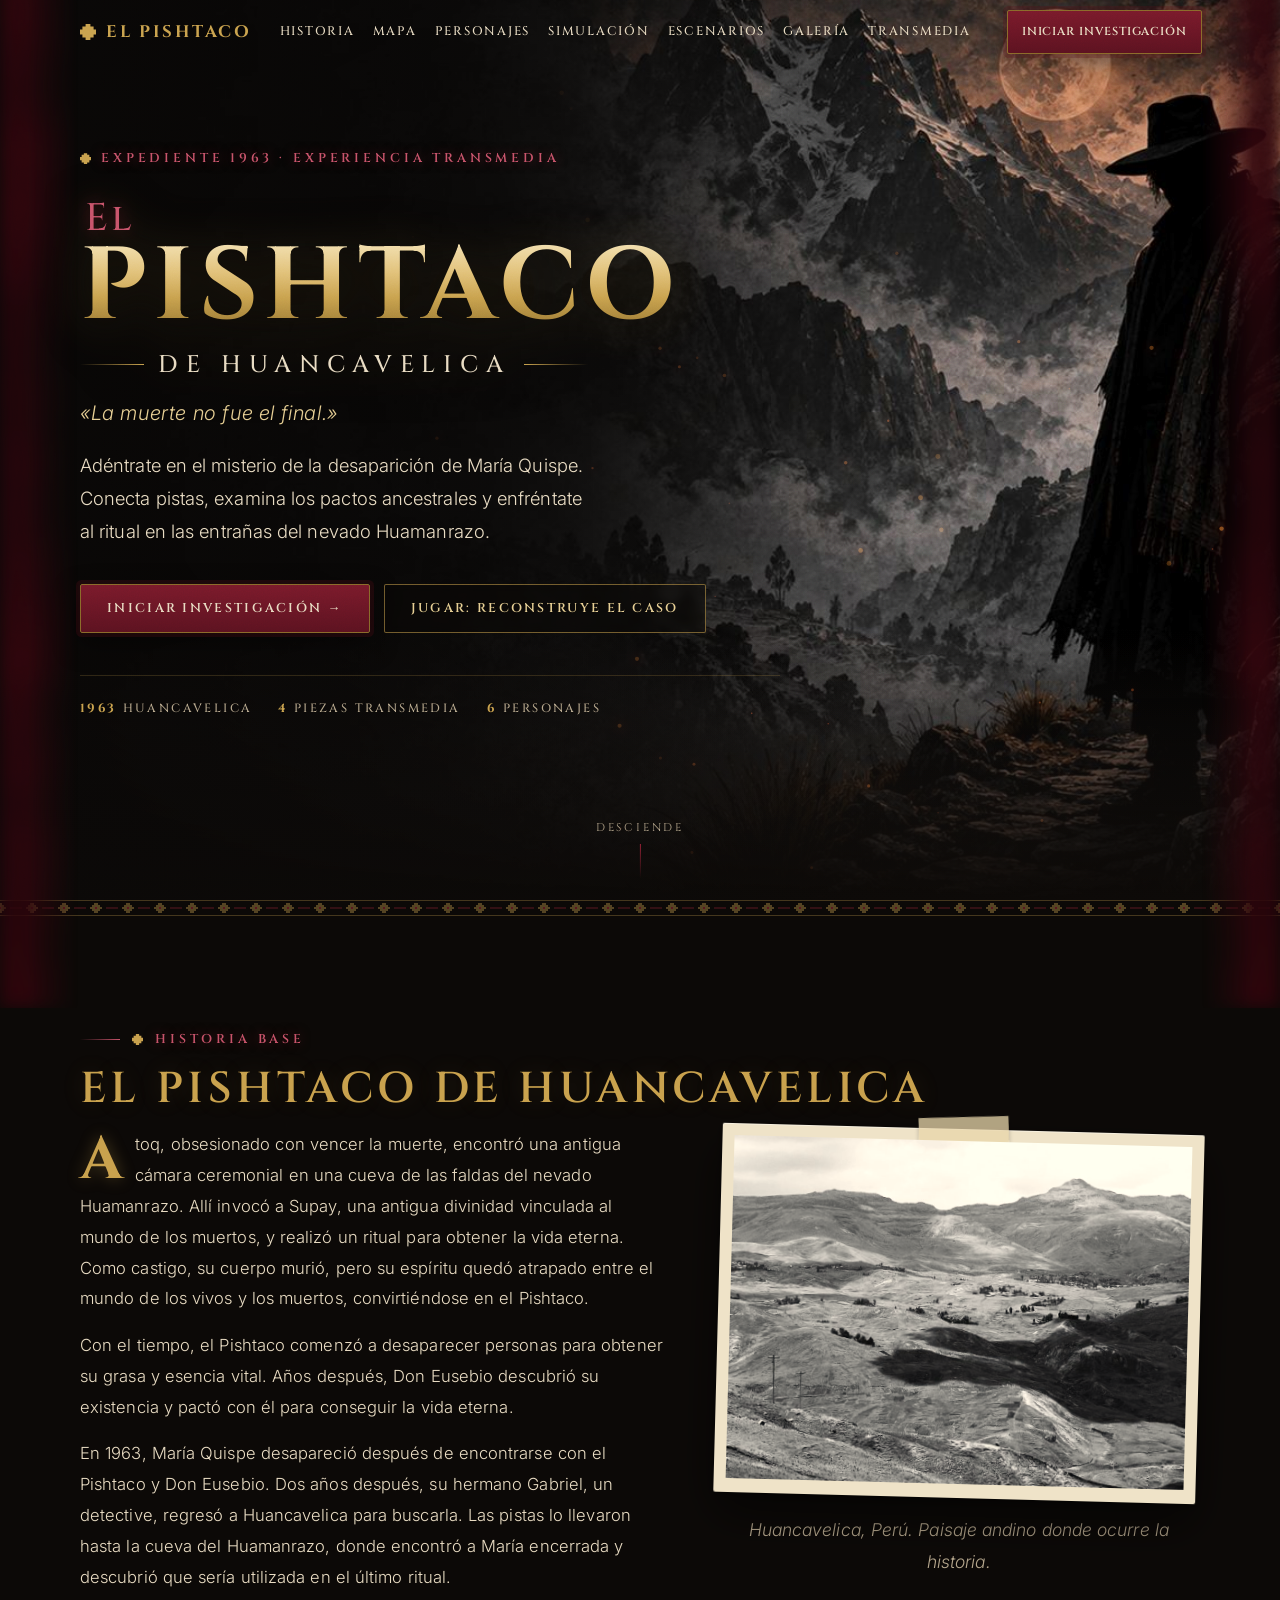
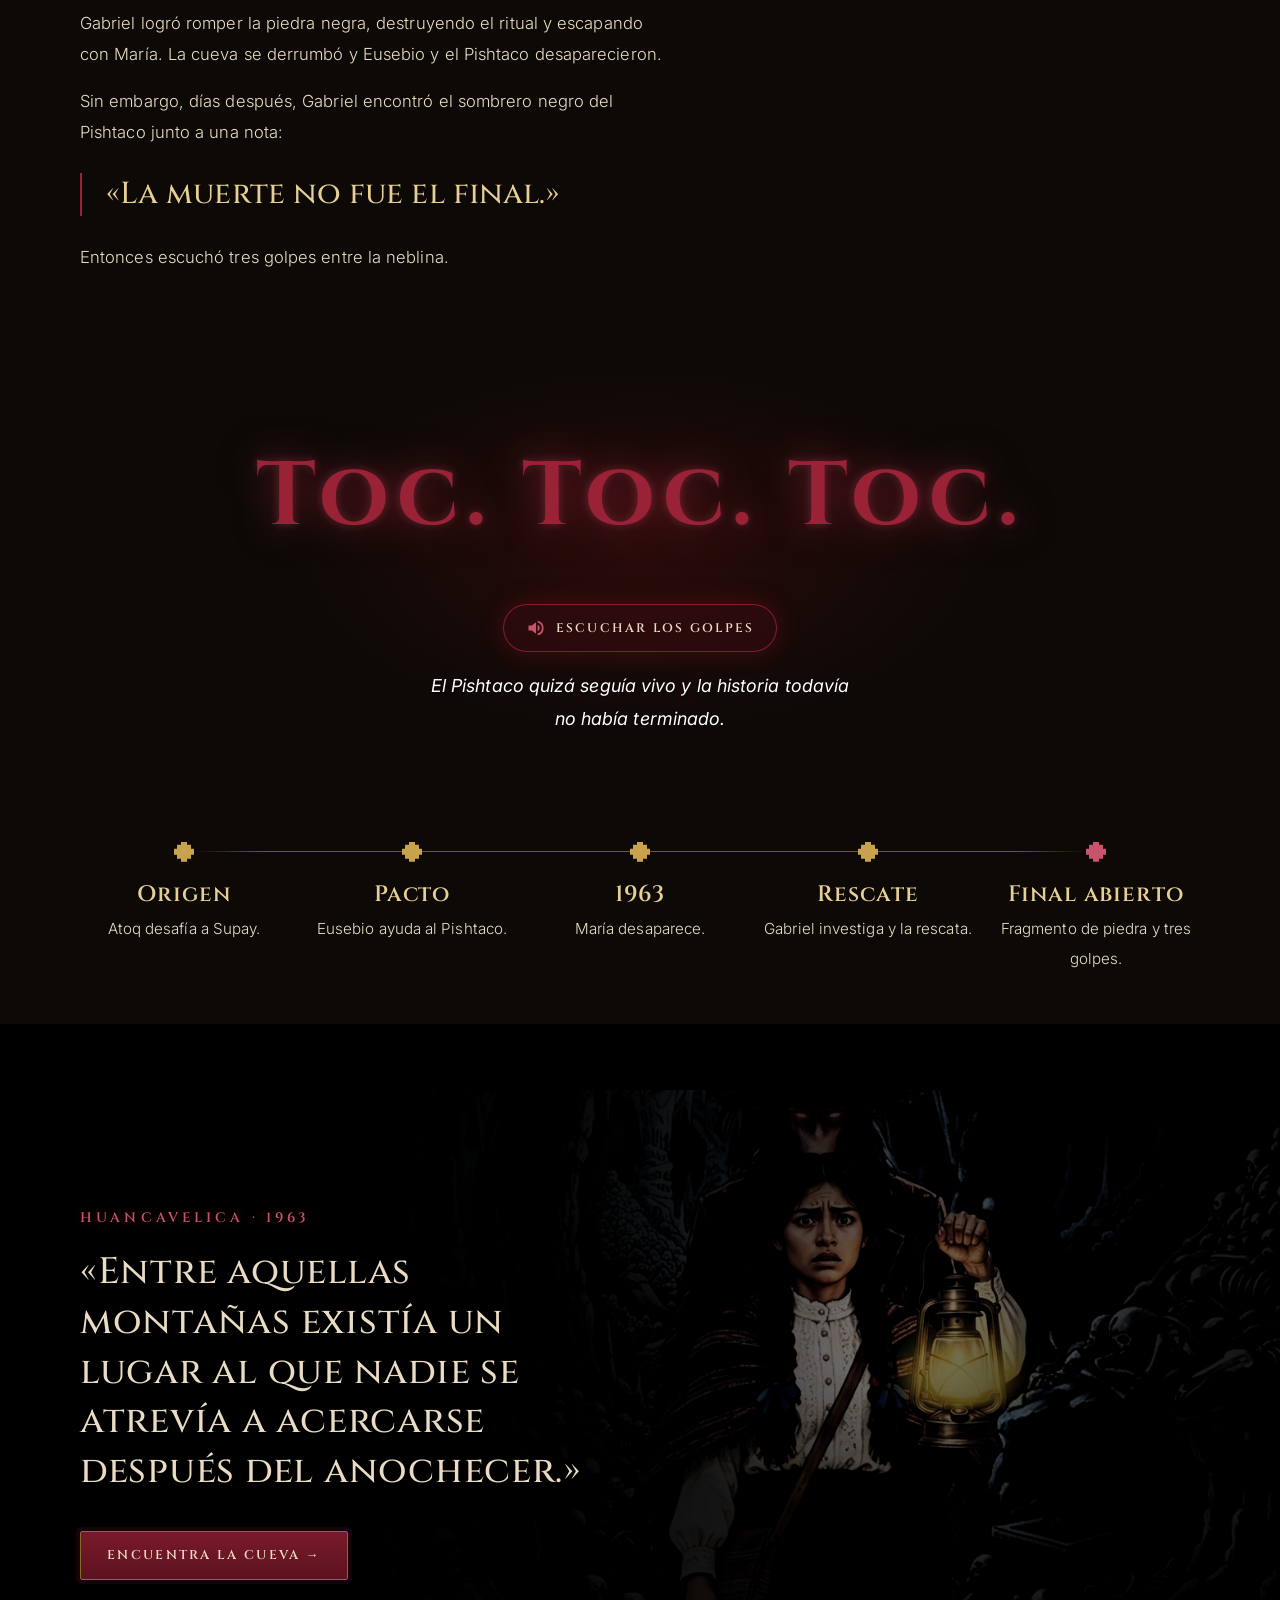
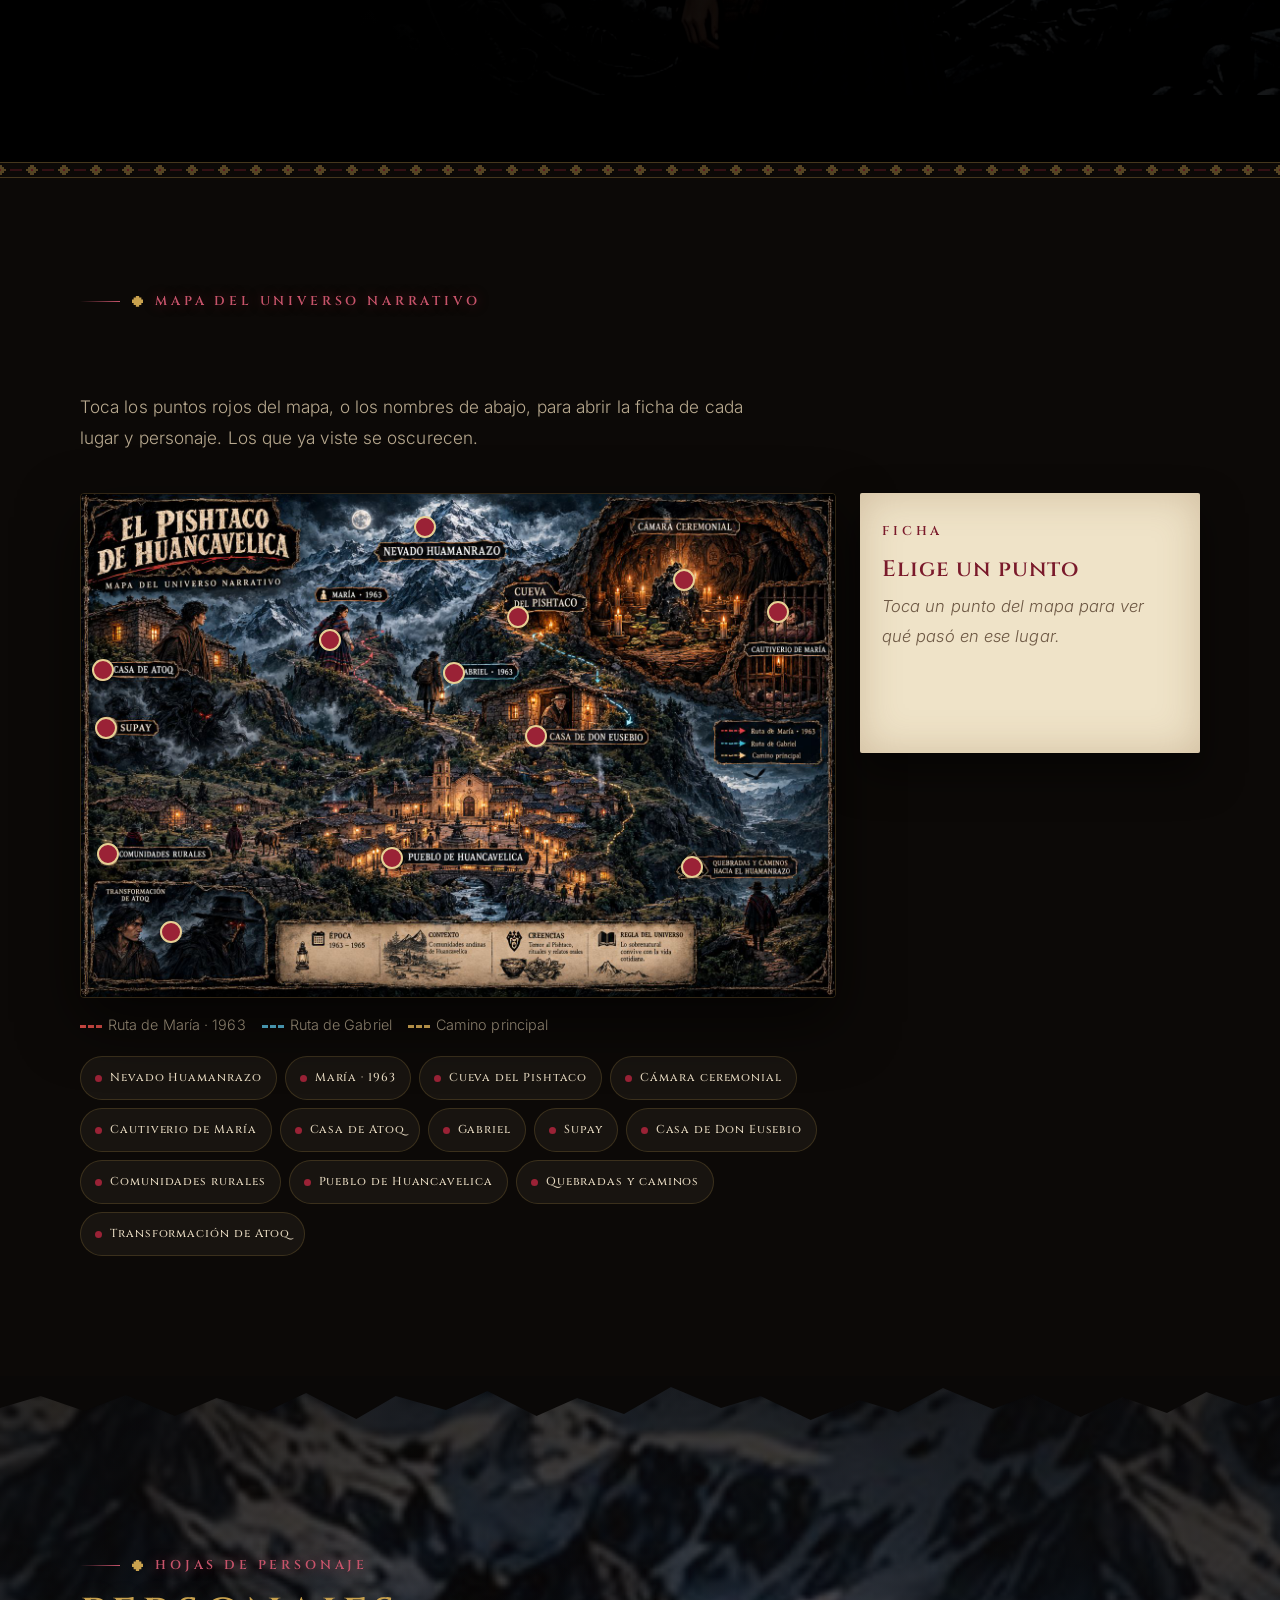
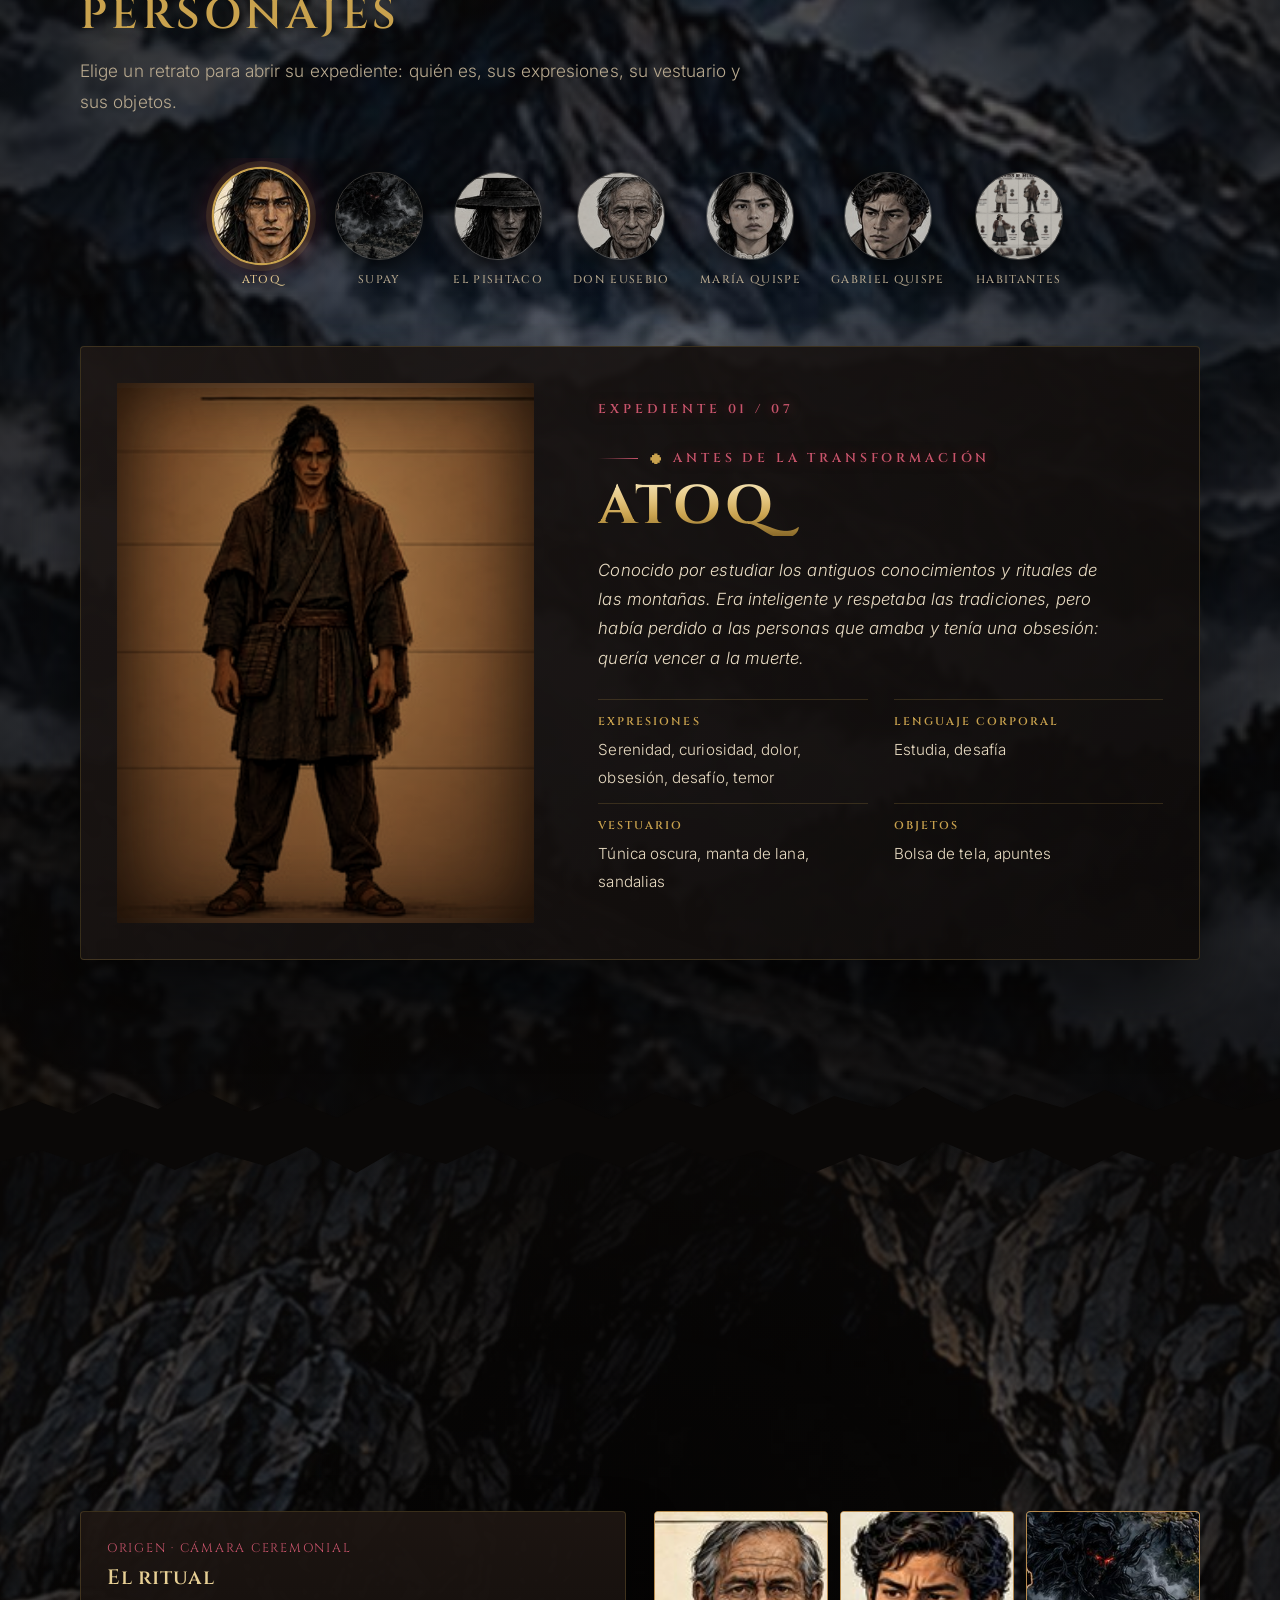
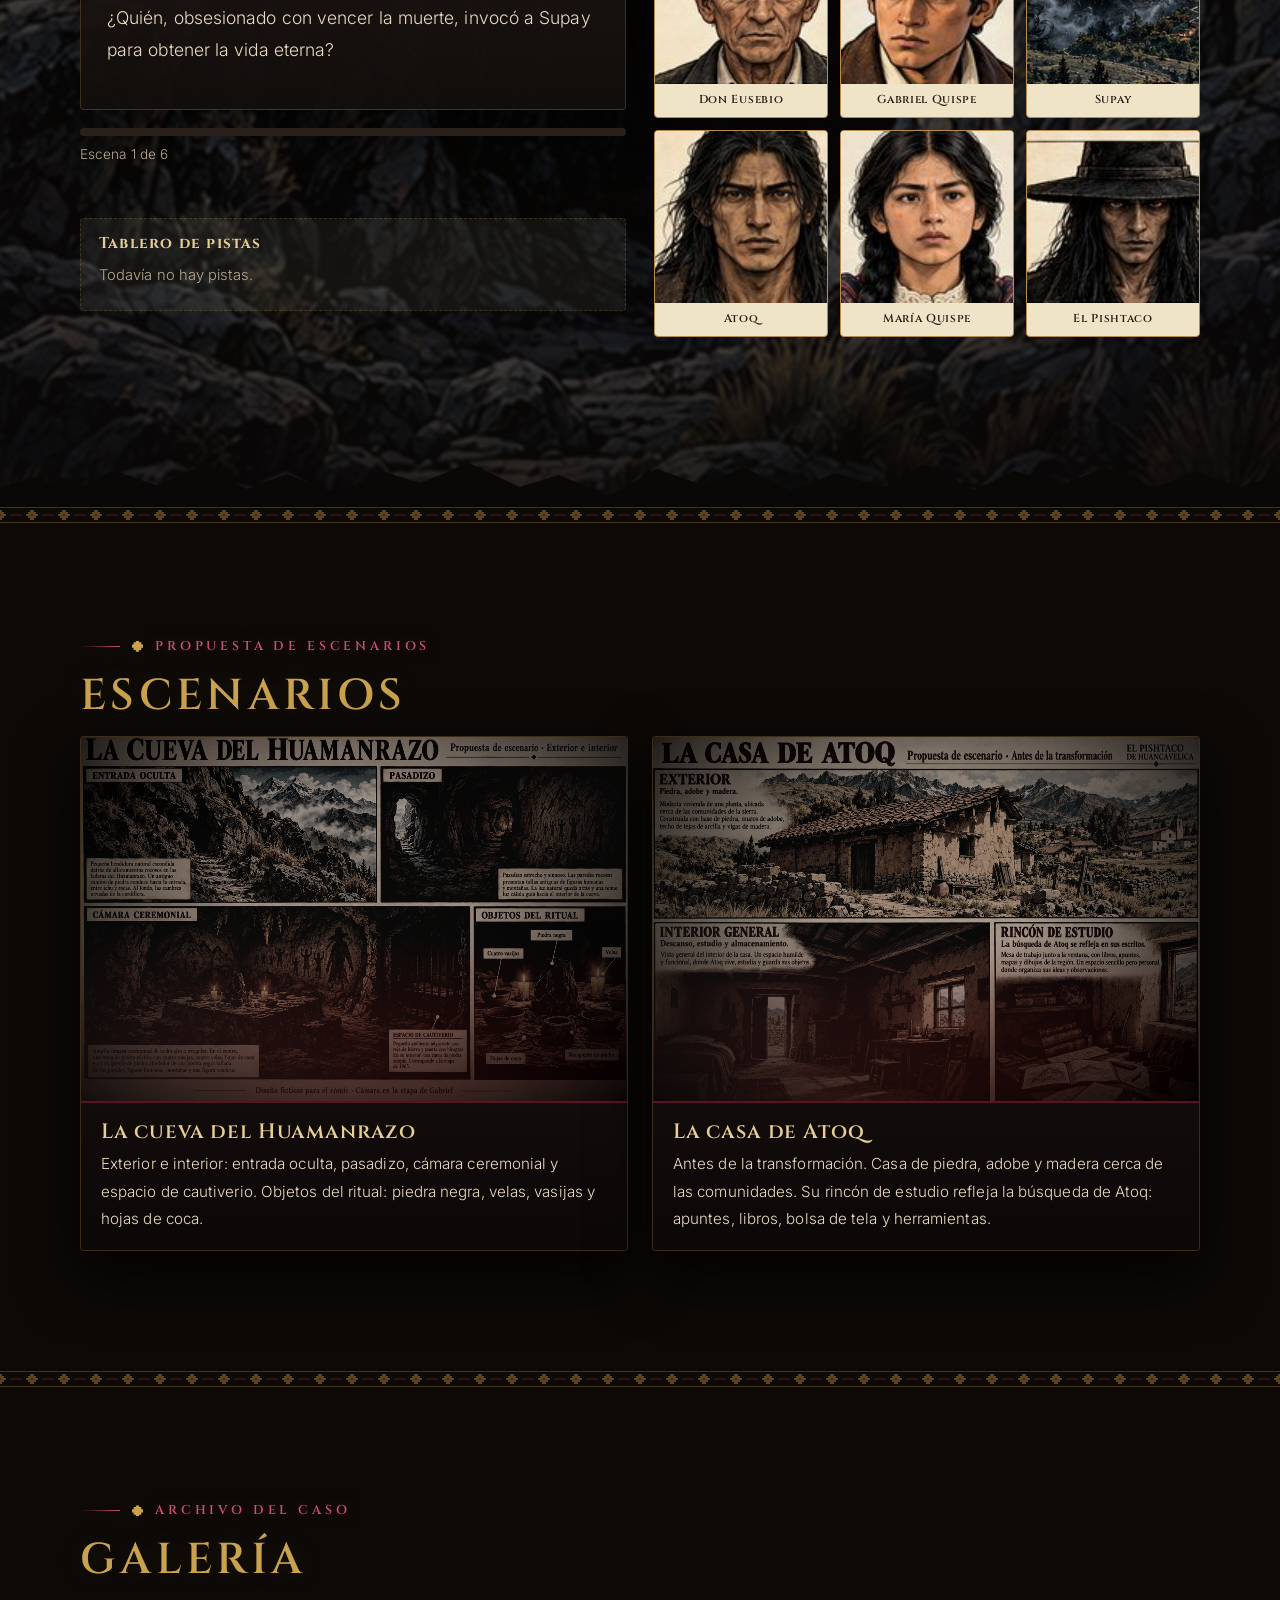
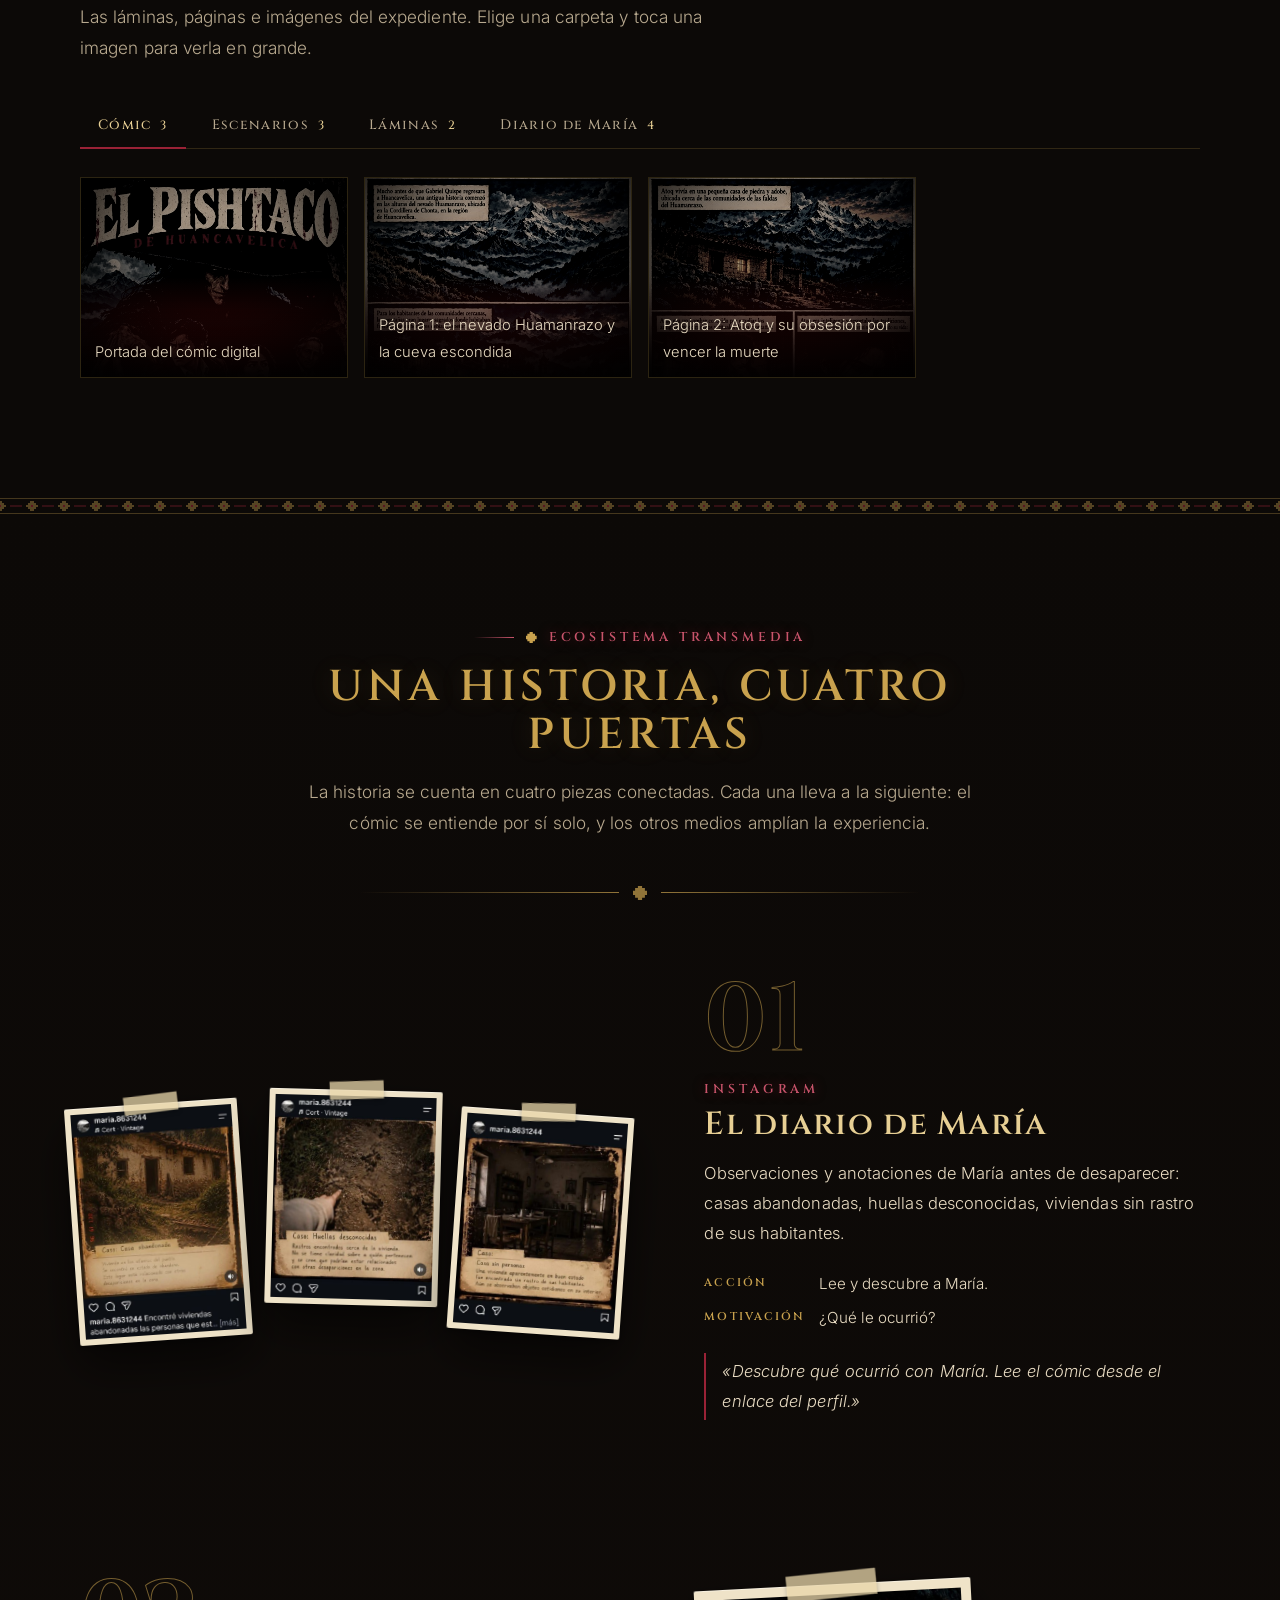
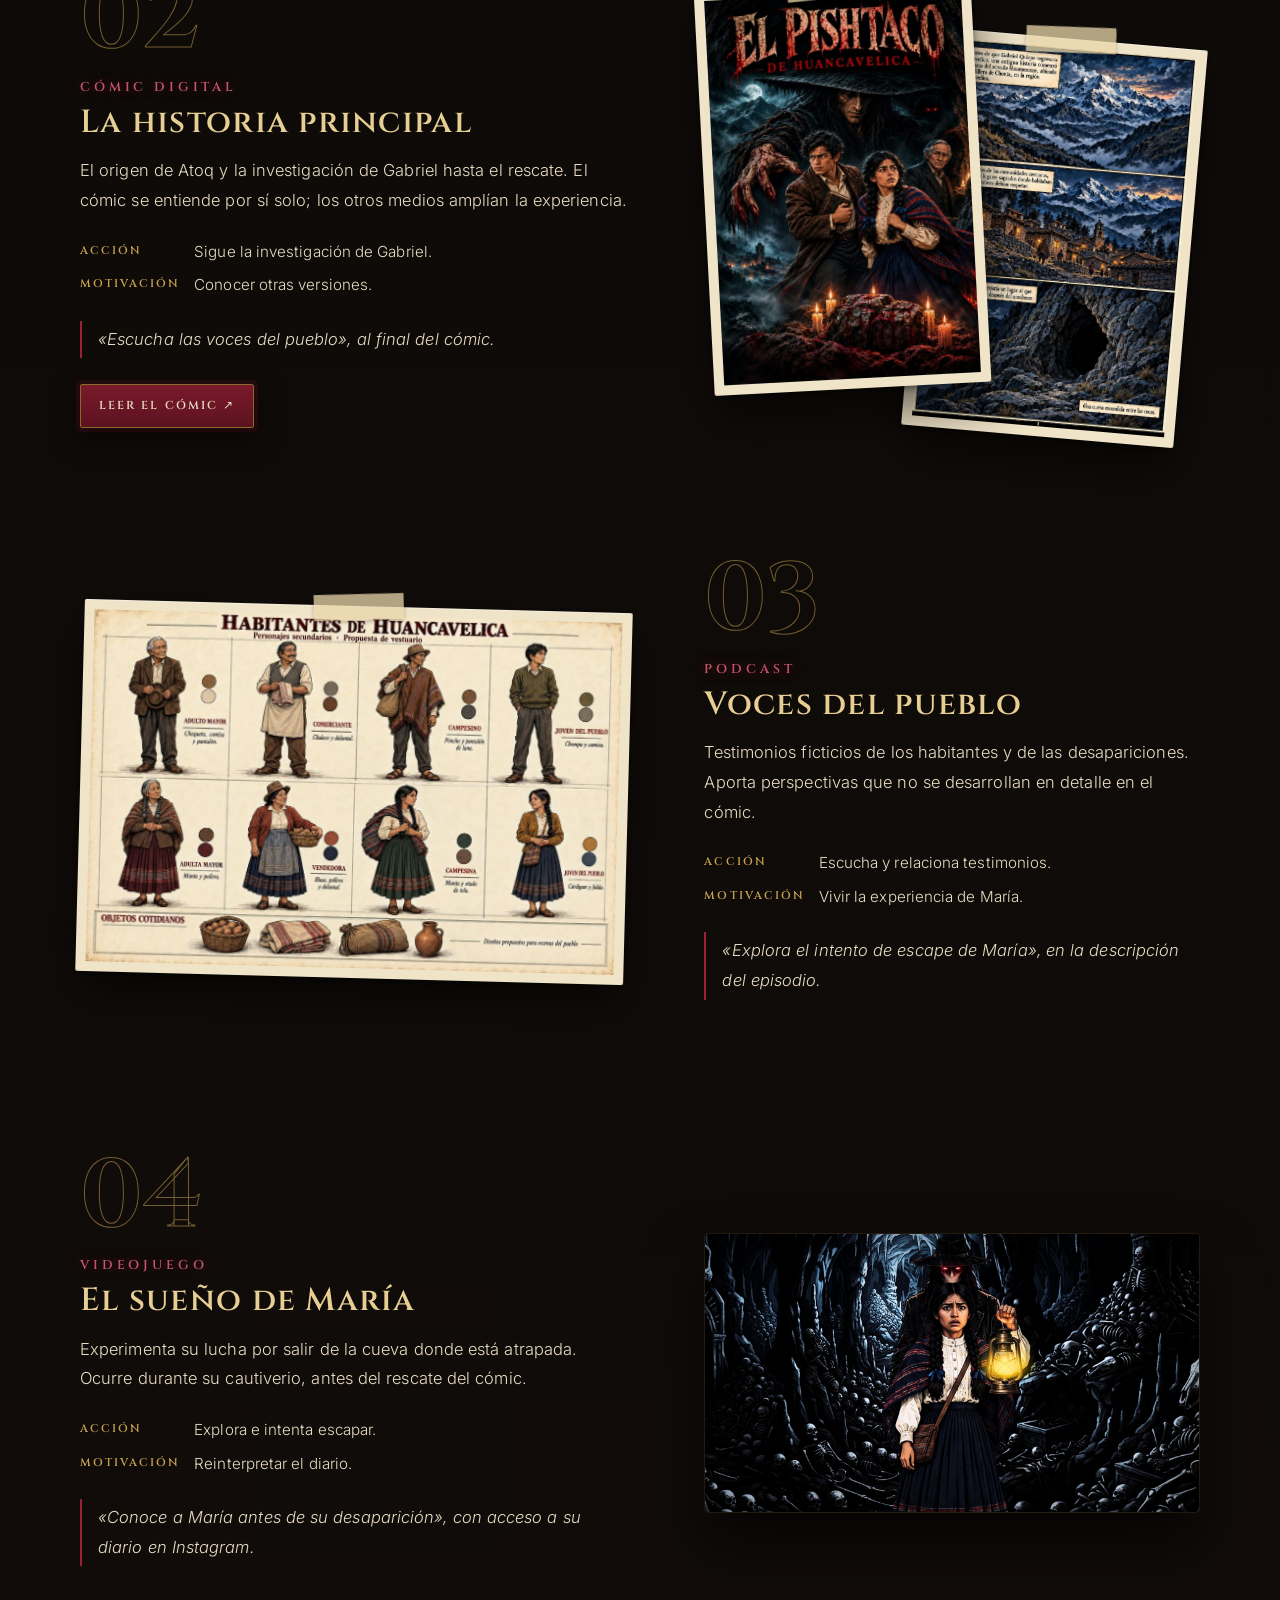
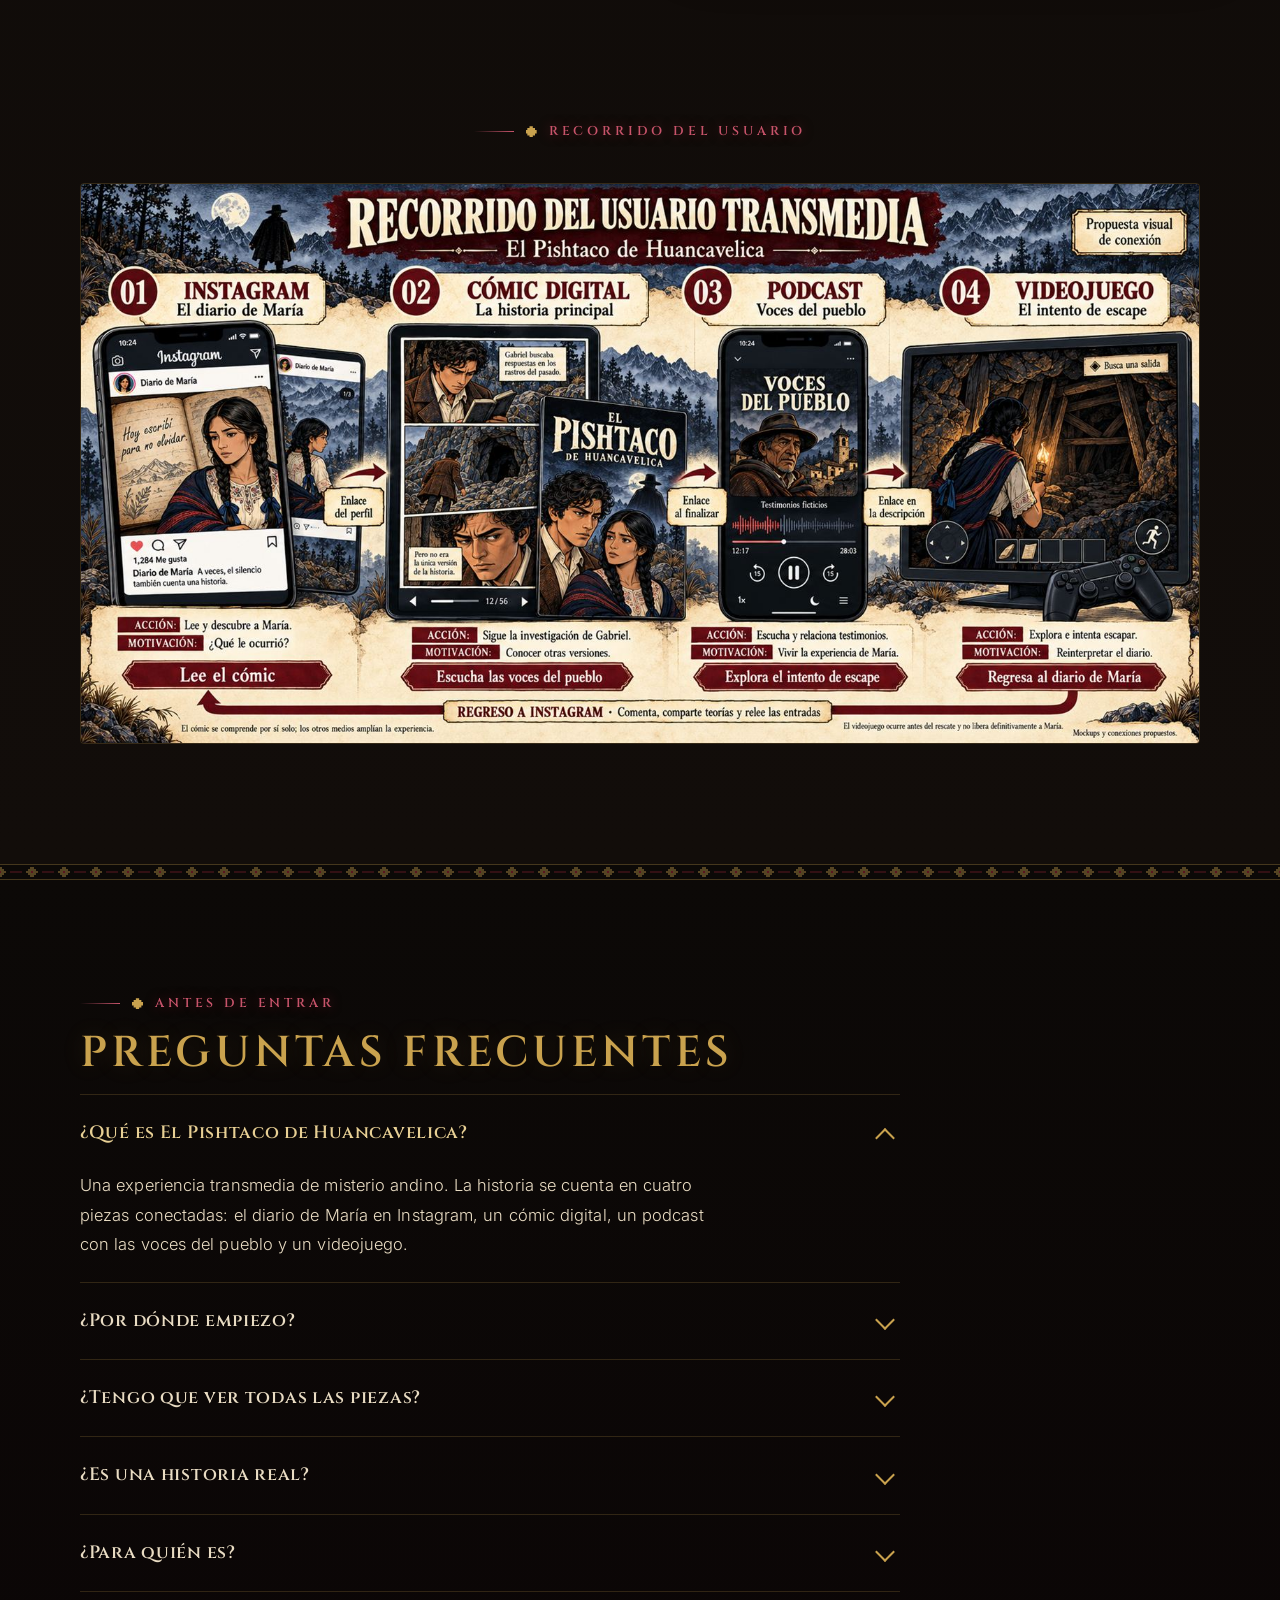
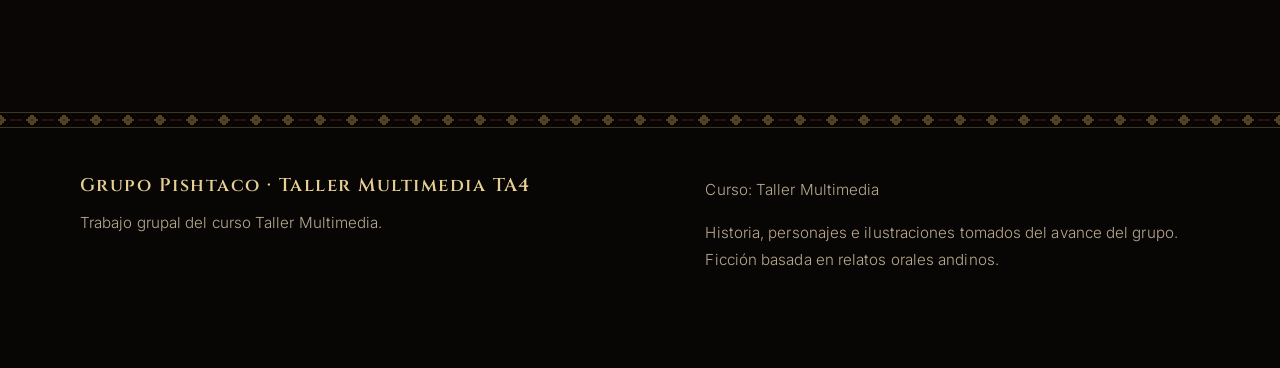
==== commit 0553c3a0: "Niebla roja oscura en los márgenes" ====
--- a/index.html
+++ b/index.html
@@ -8,7 +8,7 @@
 <link rel="preconnect" href="https://fonts.googleapis.com">
 <link rel="preconnect" href="https://fonts.gstatic.com" crossorigin>
 <link href="https://fonts.googleapis.com/css2?family=Cinzel:wght@400;500;600;700;800&family=Inter:ital,wght@0,300;0,400;0,500;0,600;1,300;1,400&display=swap" rel="stylesheet">
-<link rel="stylesheet" href="estilos.css?v=20261117162657">
+<link rel="stylesheet" href="estilos.css?v=20261117162924">
 <script>
   // Cortina de cine: solo la primera vez por visita y nunca si se pidió reducir movimiento.
   try {
@@ -293,7 +293,7 @@
   </div>
 </footer>
 
-<script src="datos.js?v=20261117162657"></script>
-<script src="app.js?v=20261117162657"></script>
+<script src="datos.js?v=20261117162924"></script>
+<script src="app.js?v=20261117162924"></script>
 </body>
 </html>
--- a/estilos.css
+++ b/estilos.css
@@ -1424,6 +1424,22 @@
   main::before, main::after { width: 30vw; opacity: 0.6; }
 }
 
+/* Niebla roja muy oscura, SOLO en los márgenes: nunca llega al texto.
+   El ancho se calcula con el espacio libre fuera del contenido (1200 px + márgenes). */
+main::before, main::after {
+  width: calc(max(0px, (100vw - 1200px) / 2) + 38px);
+  opacity: 1; filter: blur(8px);
+  background:
+    url("data:image/svg+xml,%3Csvg xmlns='http://www.w3.org/2000/svg' width='300' height='900'%3E%3Cfilter id='n' color-interpolation-filters='sRGB'%3E%3CfeTurbulence type='fractalNoise' baseFrequency='0.004 0.007' numOctaves='3' seed='11'/%3E%3CfeColorMatrix values='0 0 0 0 0.2 0 0 0 0 0.02 0 0 0 0 0.05 1.6 0 0 0 -0.45'/%3E%3C/filter%3E%3Crect width='100%25' height='100%25' filter='url(%23n)'/%3E%3C/svg%3E") center / cover no-repeat,
+    linear-gradient(90deg, rgba(34, 4, 10, 0.95) 0%, rgba(42, 6, 12, 0.6) 45%, transparent 100%);
+  -webkit-mask-image: linear-gradient(90deg, #000 0%, #000 35%, transparent 100%);
+  mask-image: linear-gradient(90deg, #000 0%, #000 35%, transparent 100%);
+}
+@media (max-width: 1100px) {
+  /* en pantallas angostas no hay margen libre: queda solo un borde de niebla muy fino */
+  main::before, main::after { width: 14px; filter: blur(4px); opacity: 0.8; }
+}
+
 @media (prefers-reduced-motion: reduce) {
   *, *::before, *::after { animation: none !important; transition: none !important; }
   html { scroll-behavior: auto; }
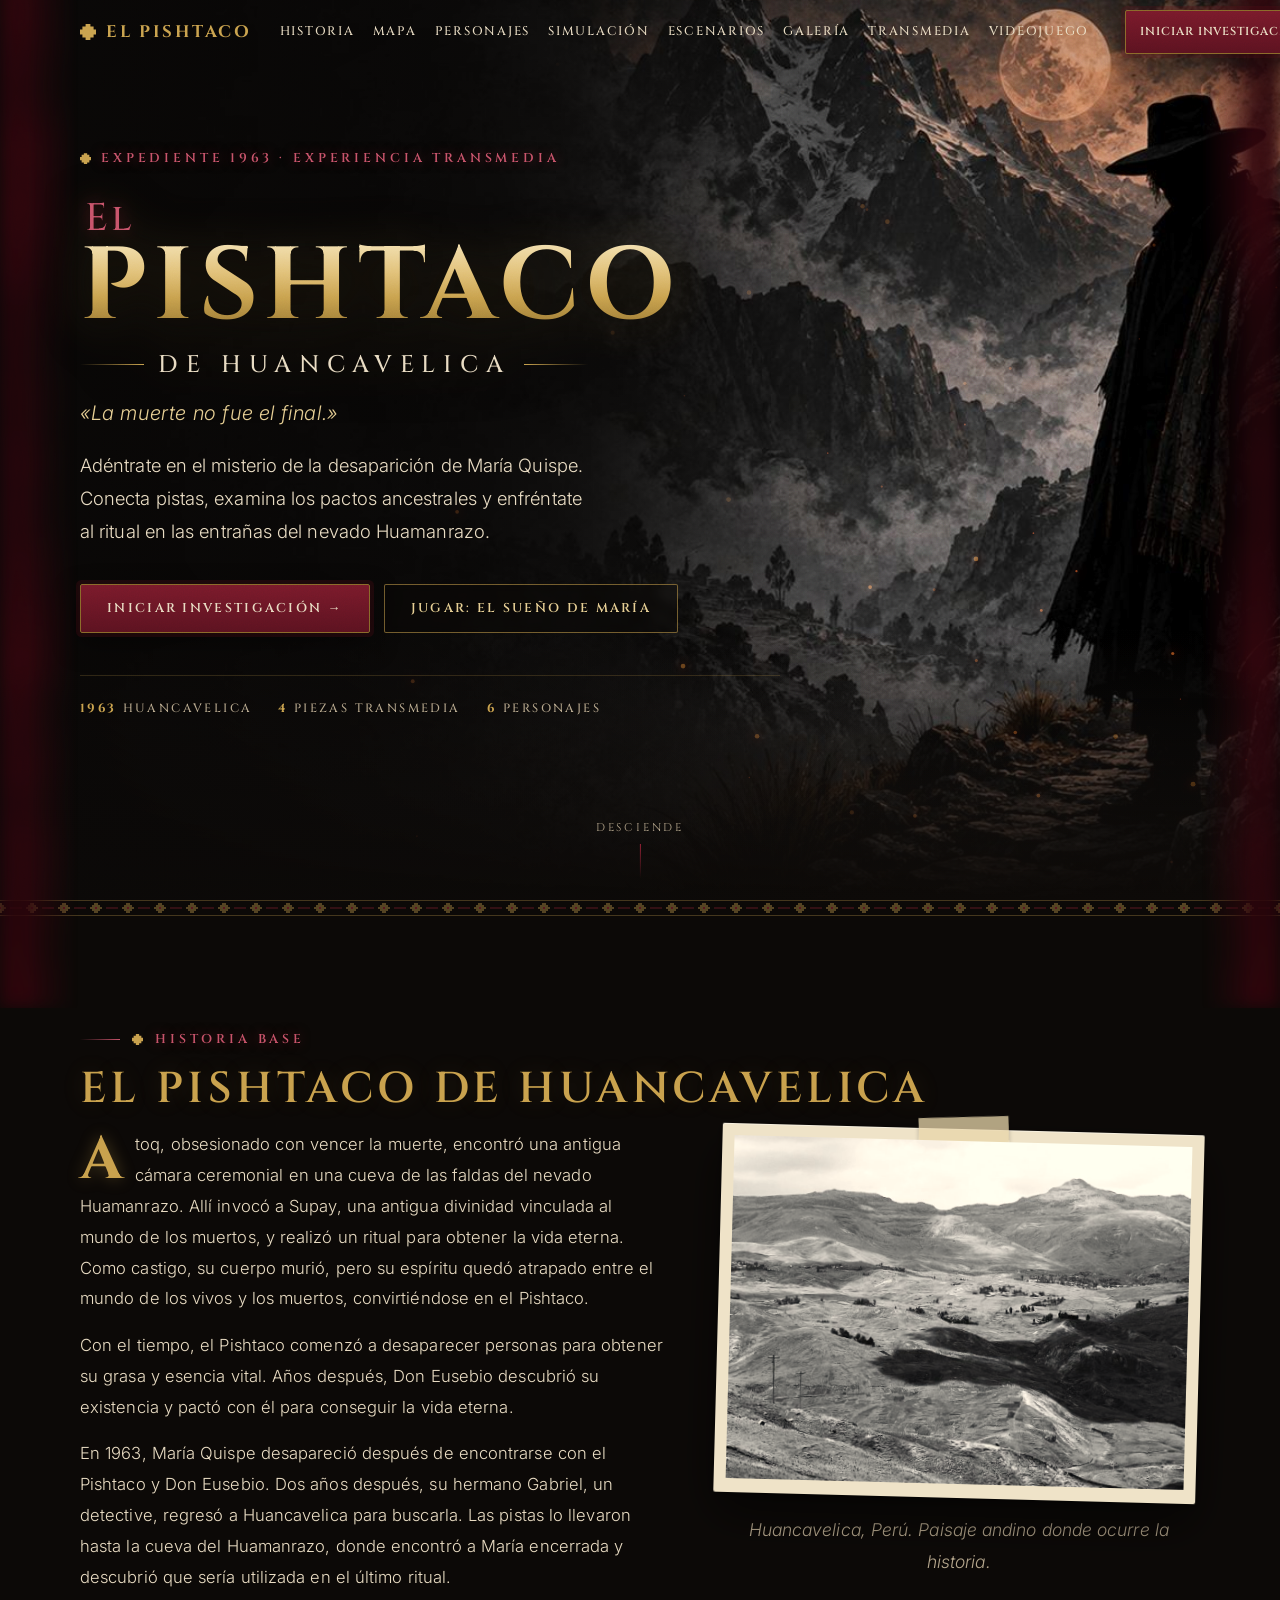
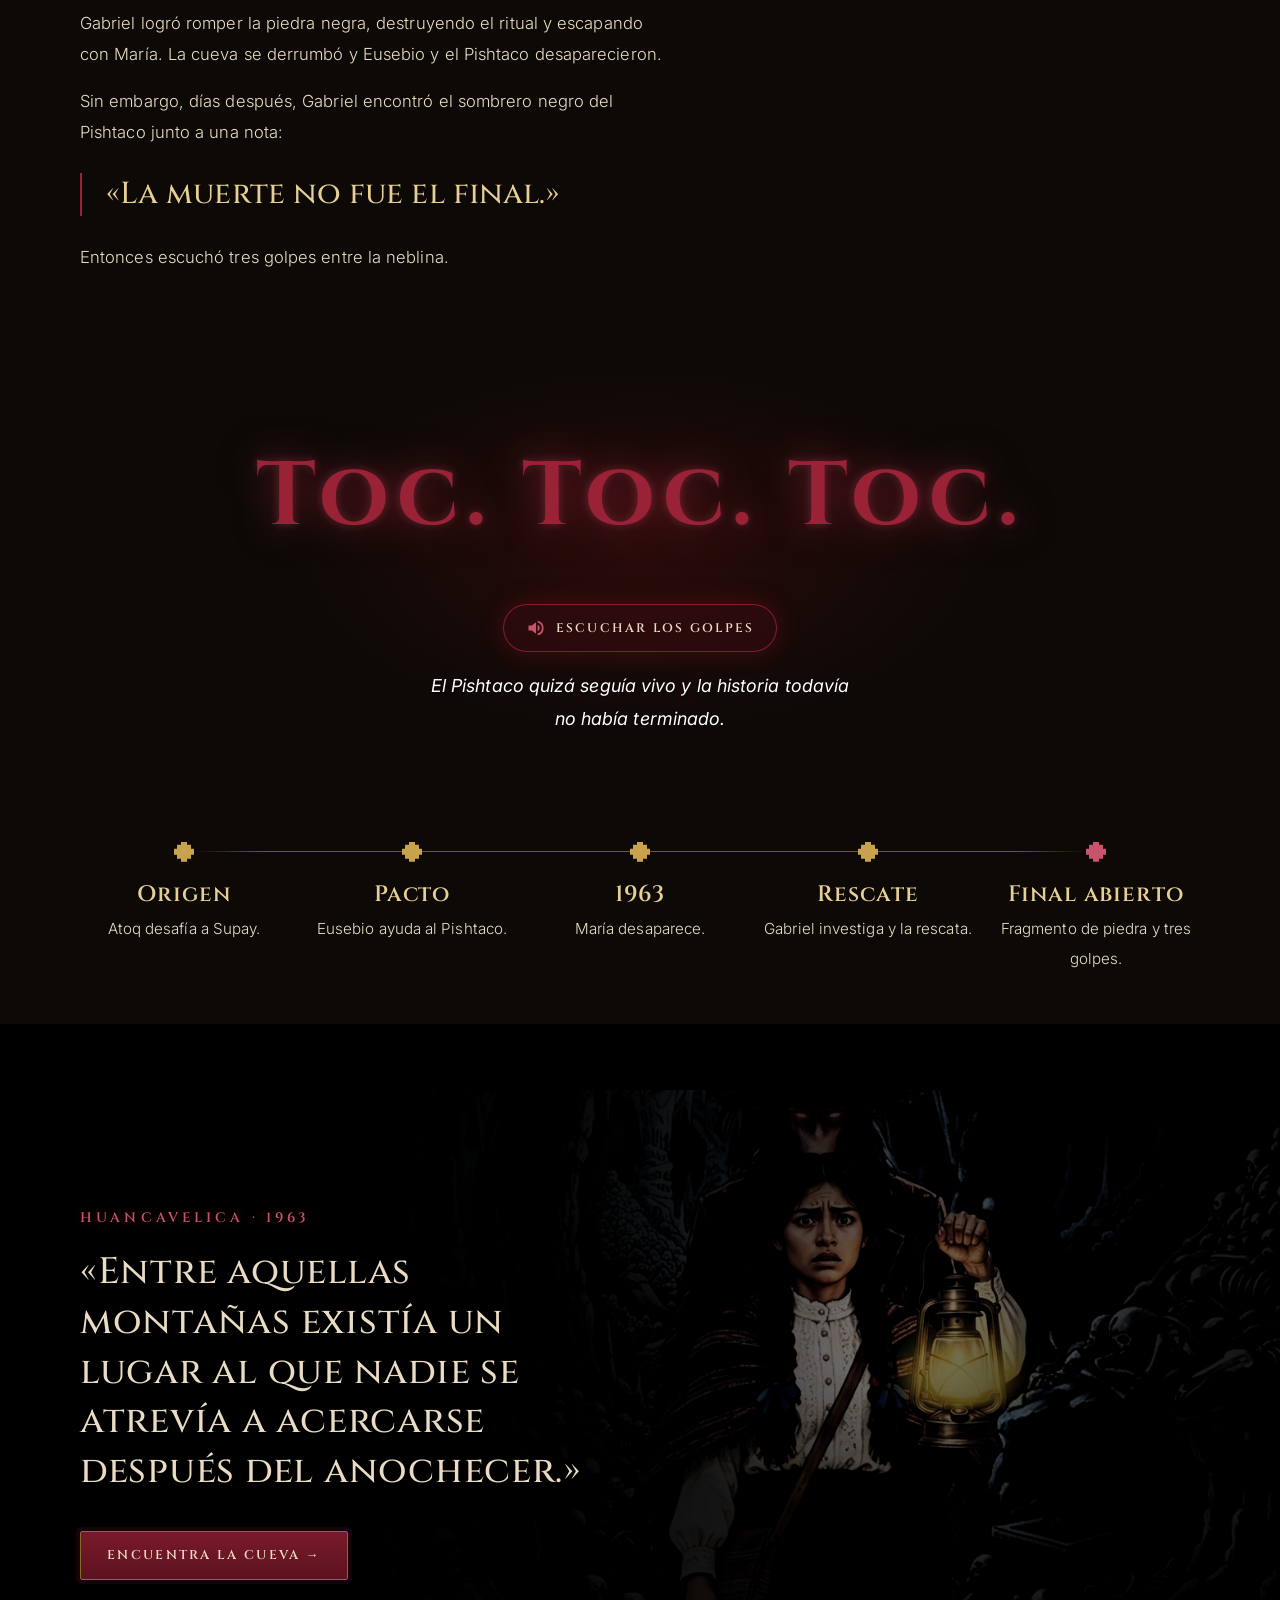
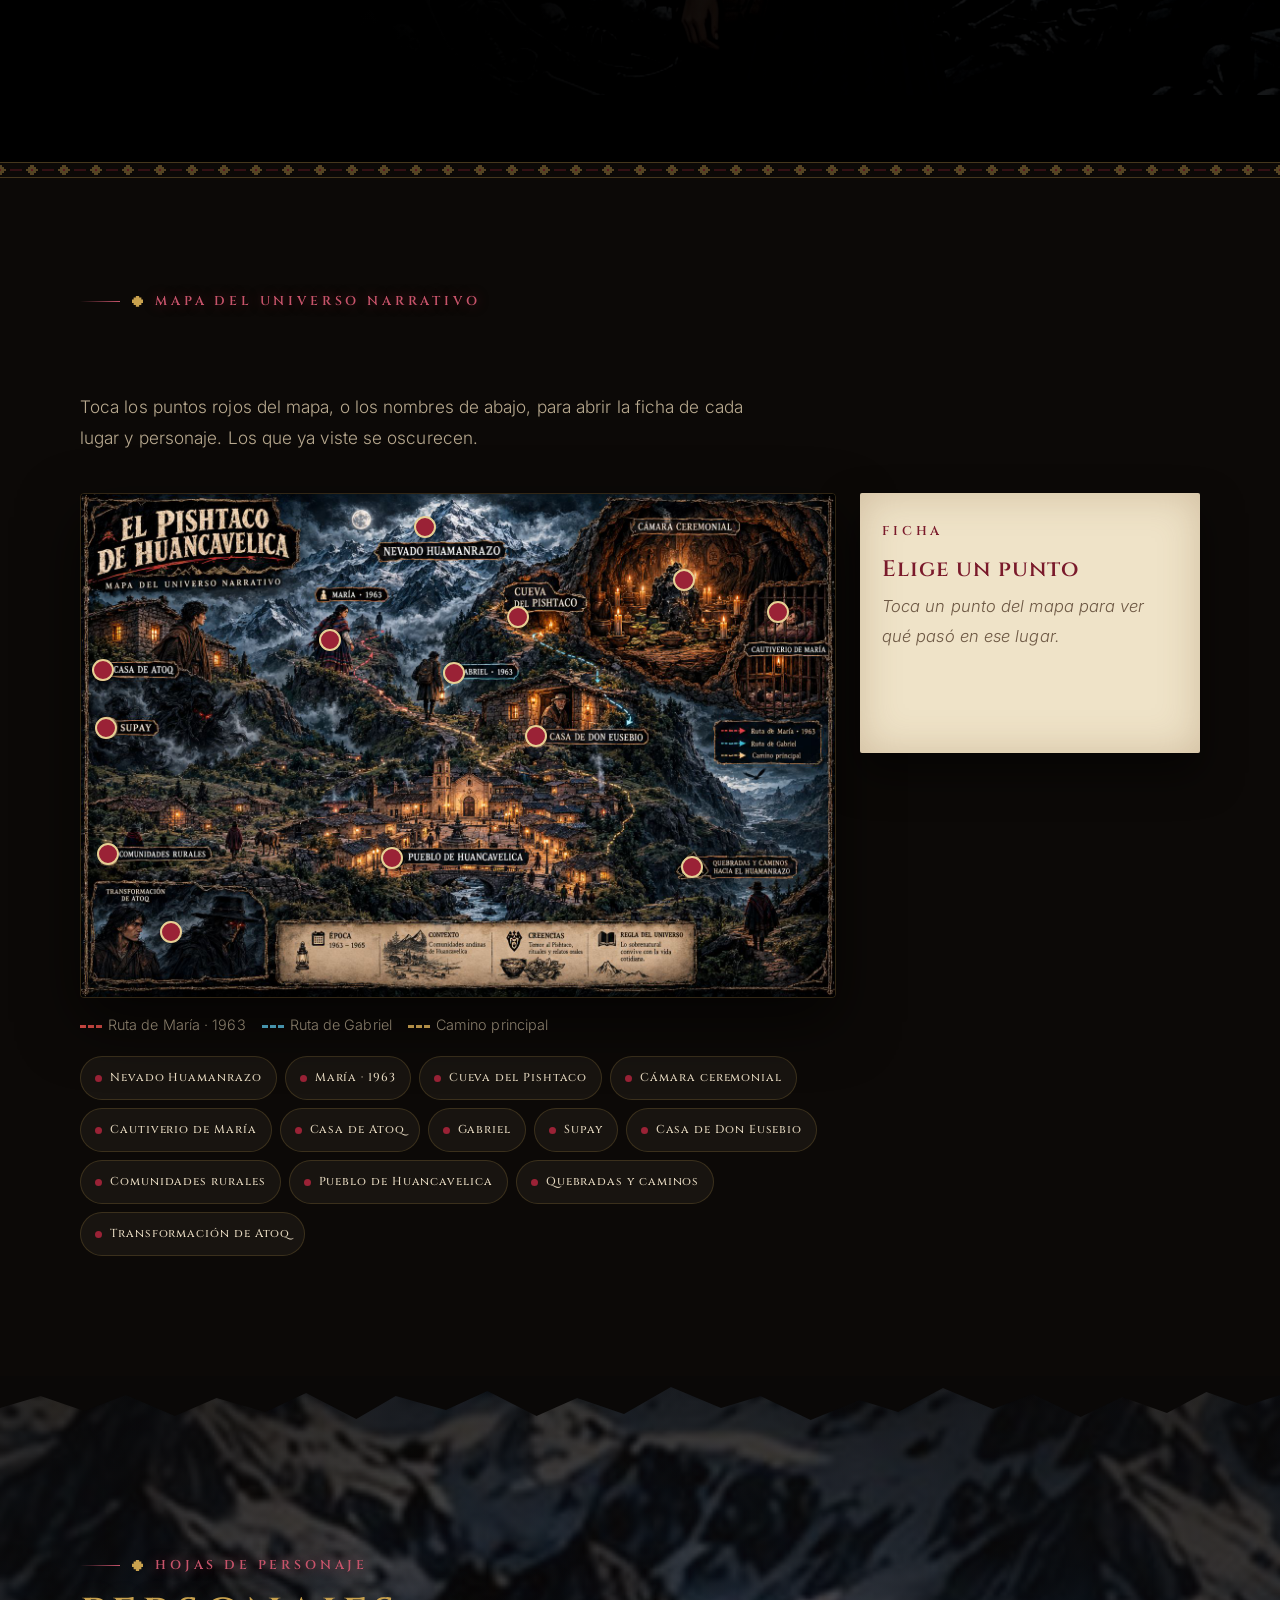
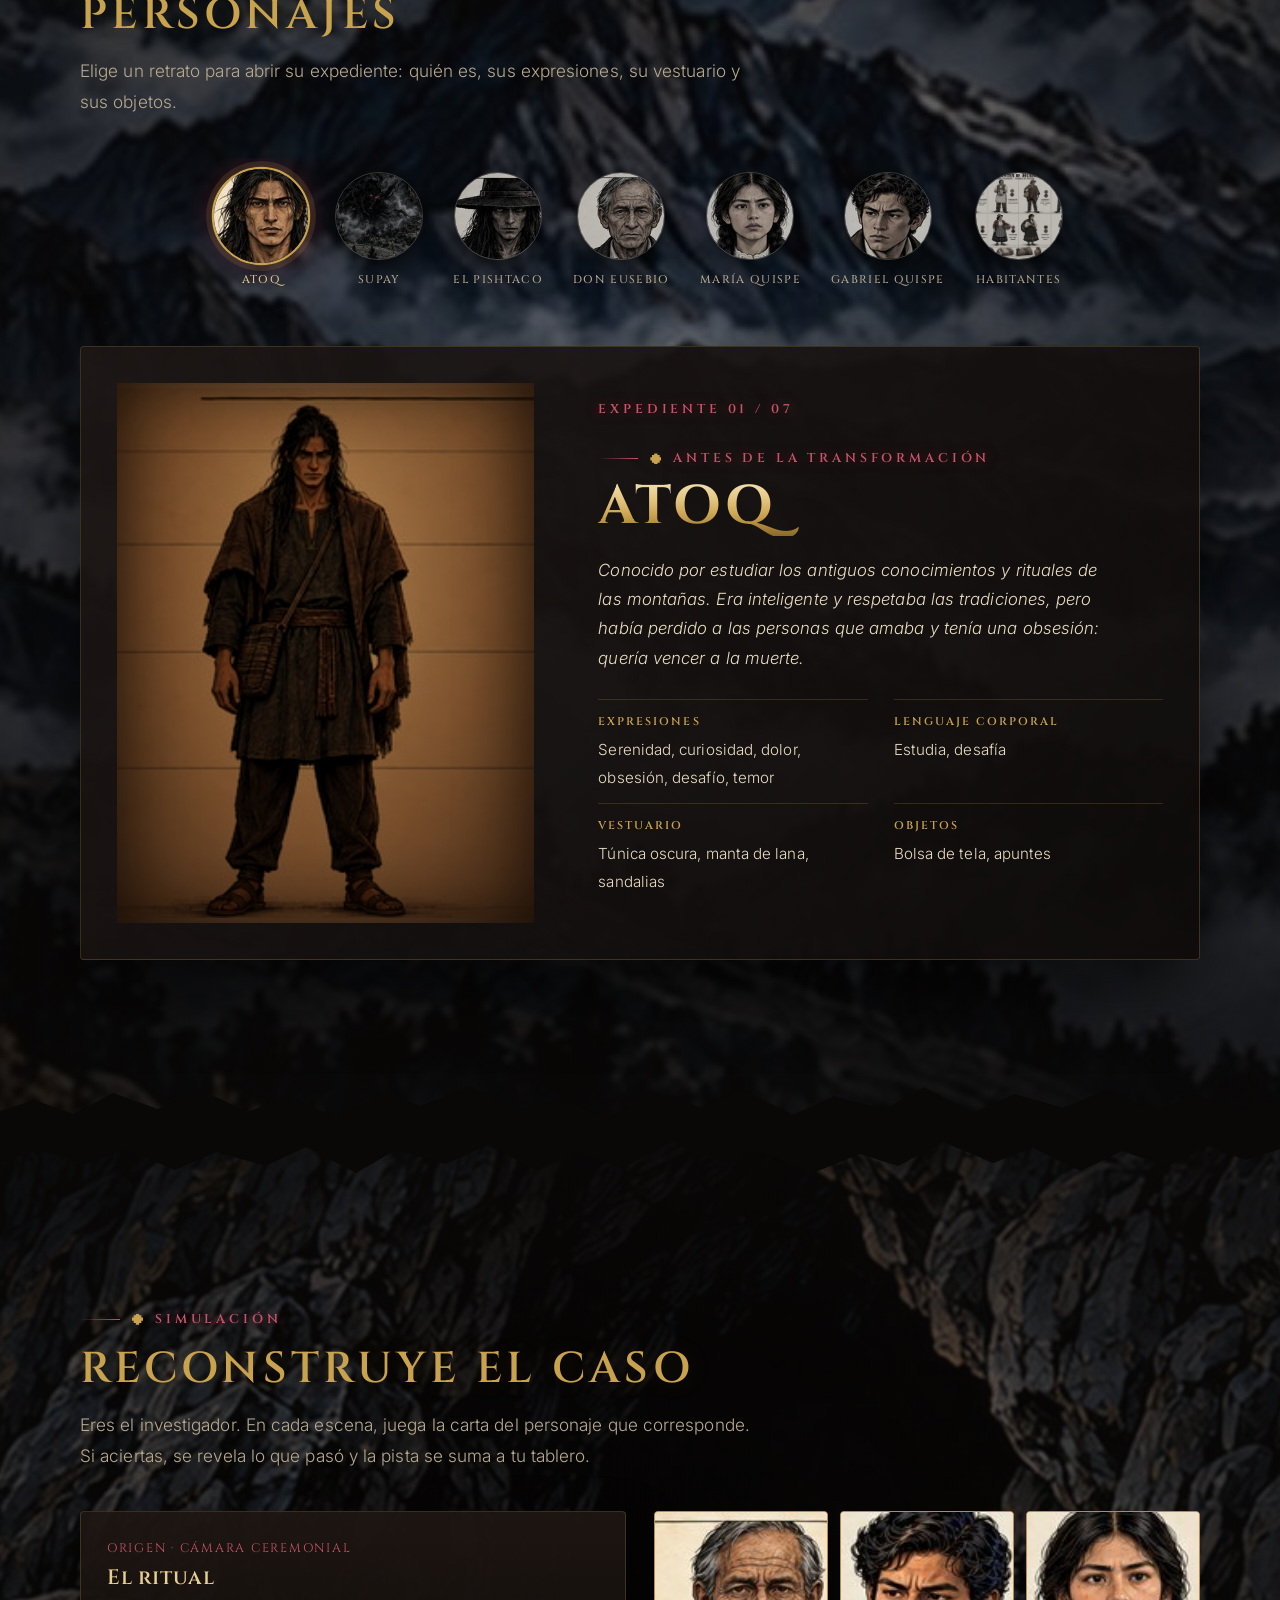
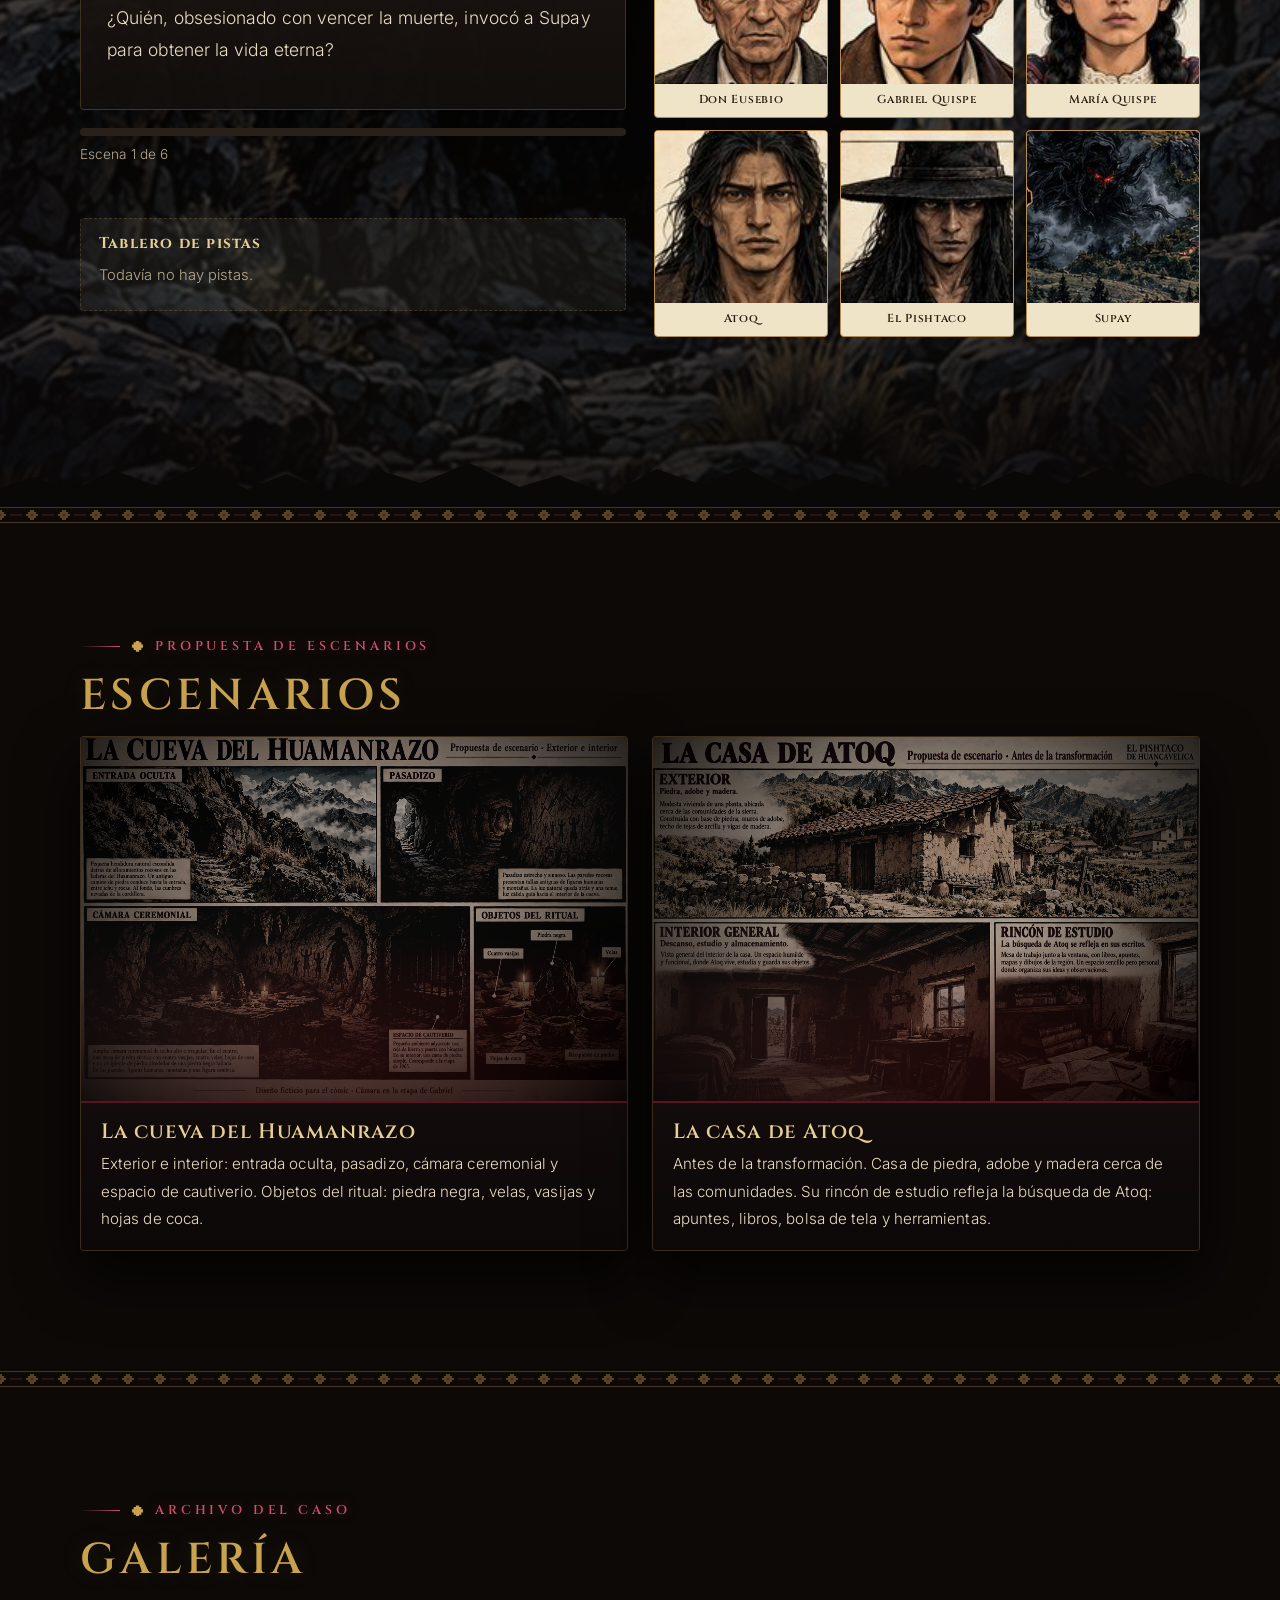
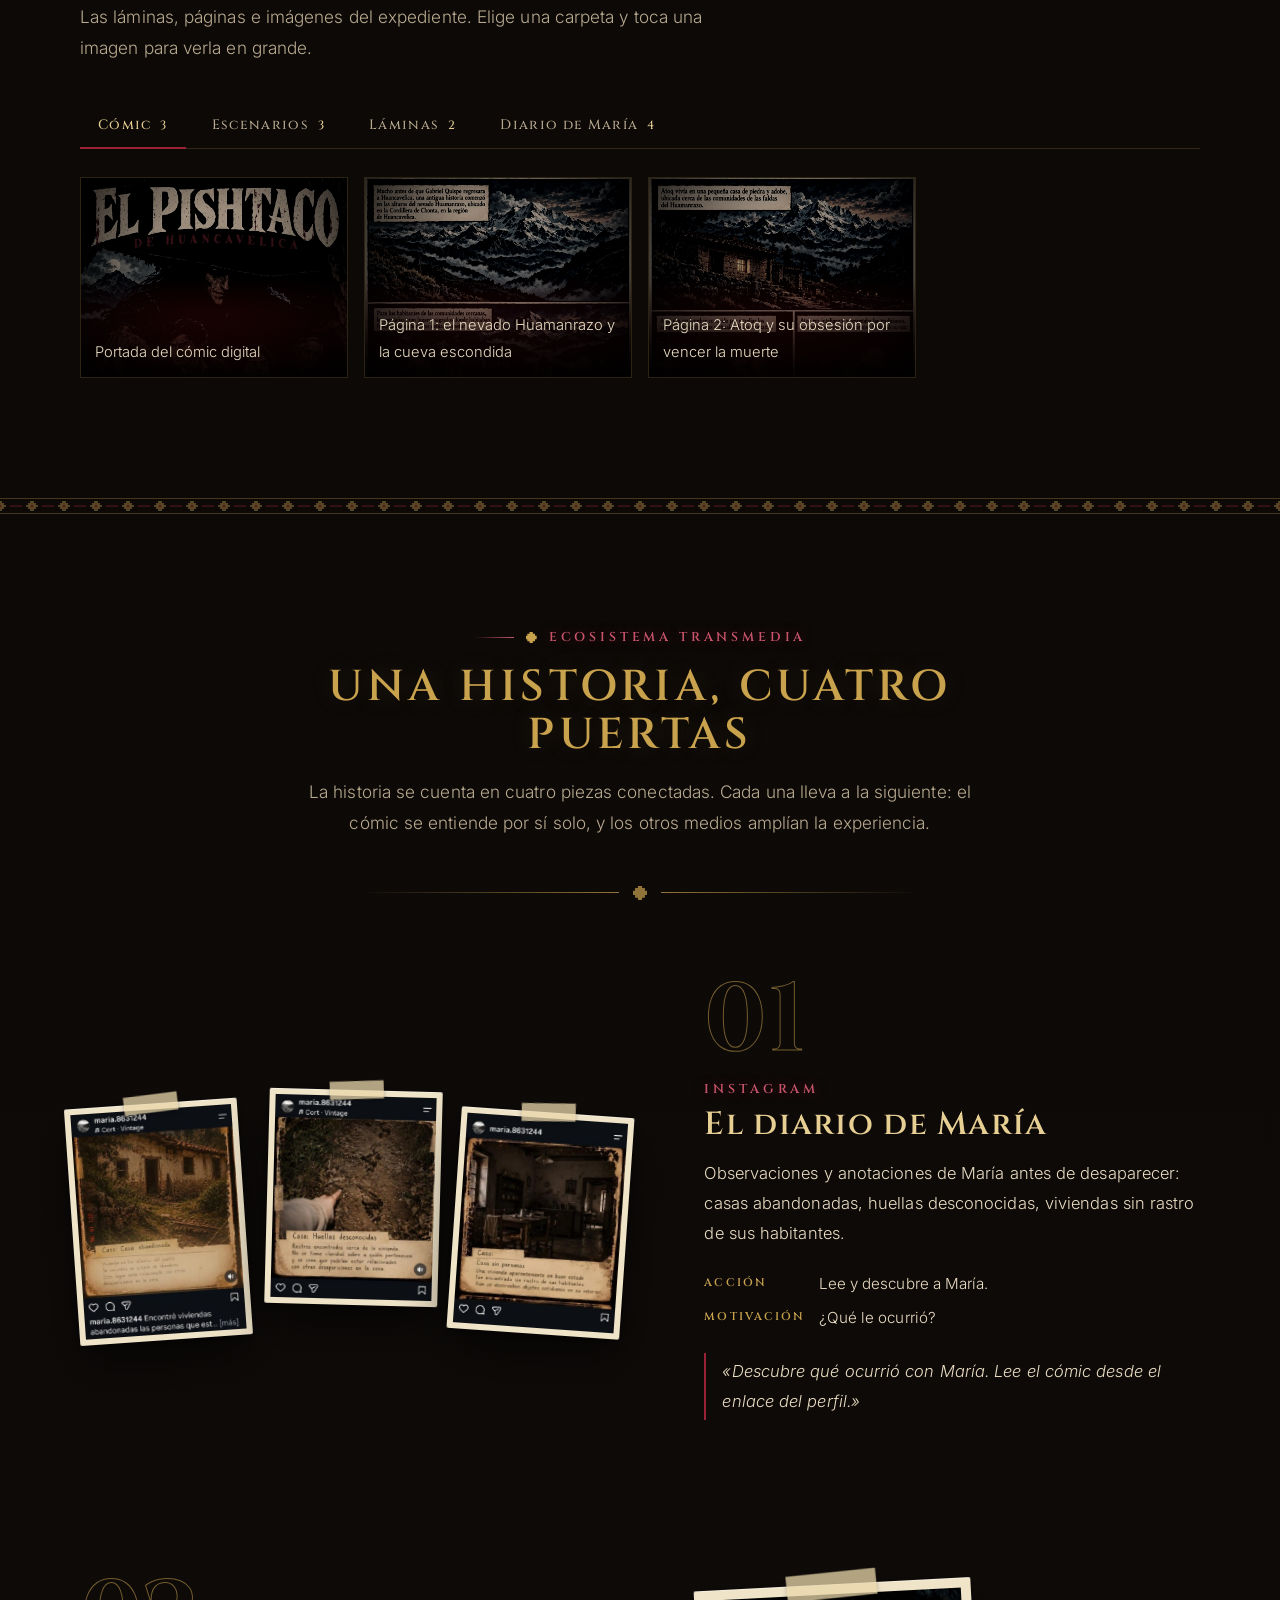
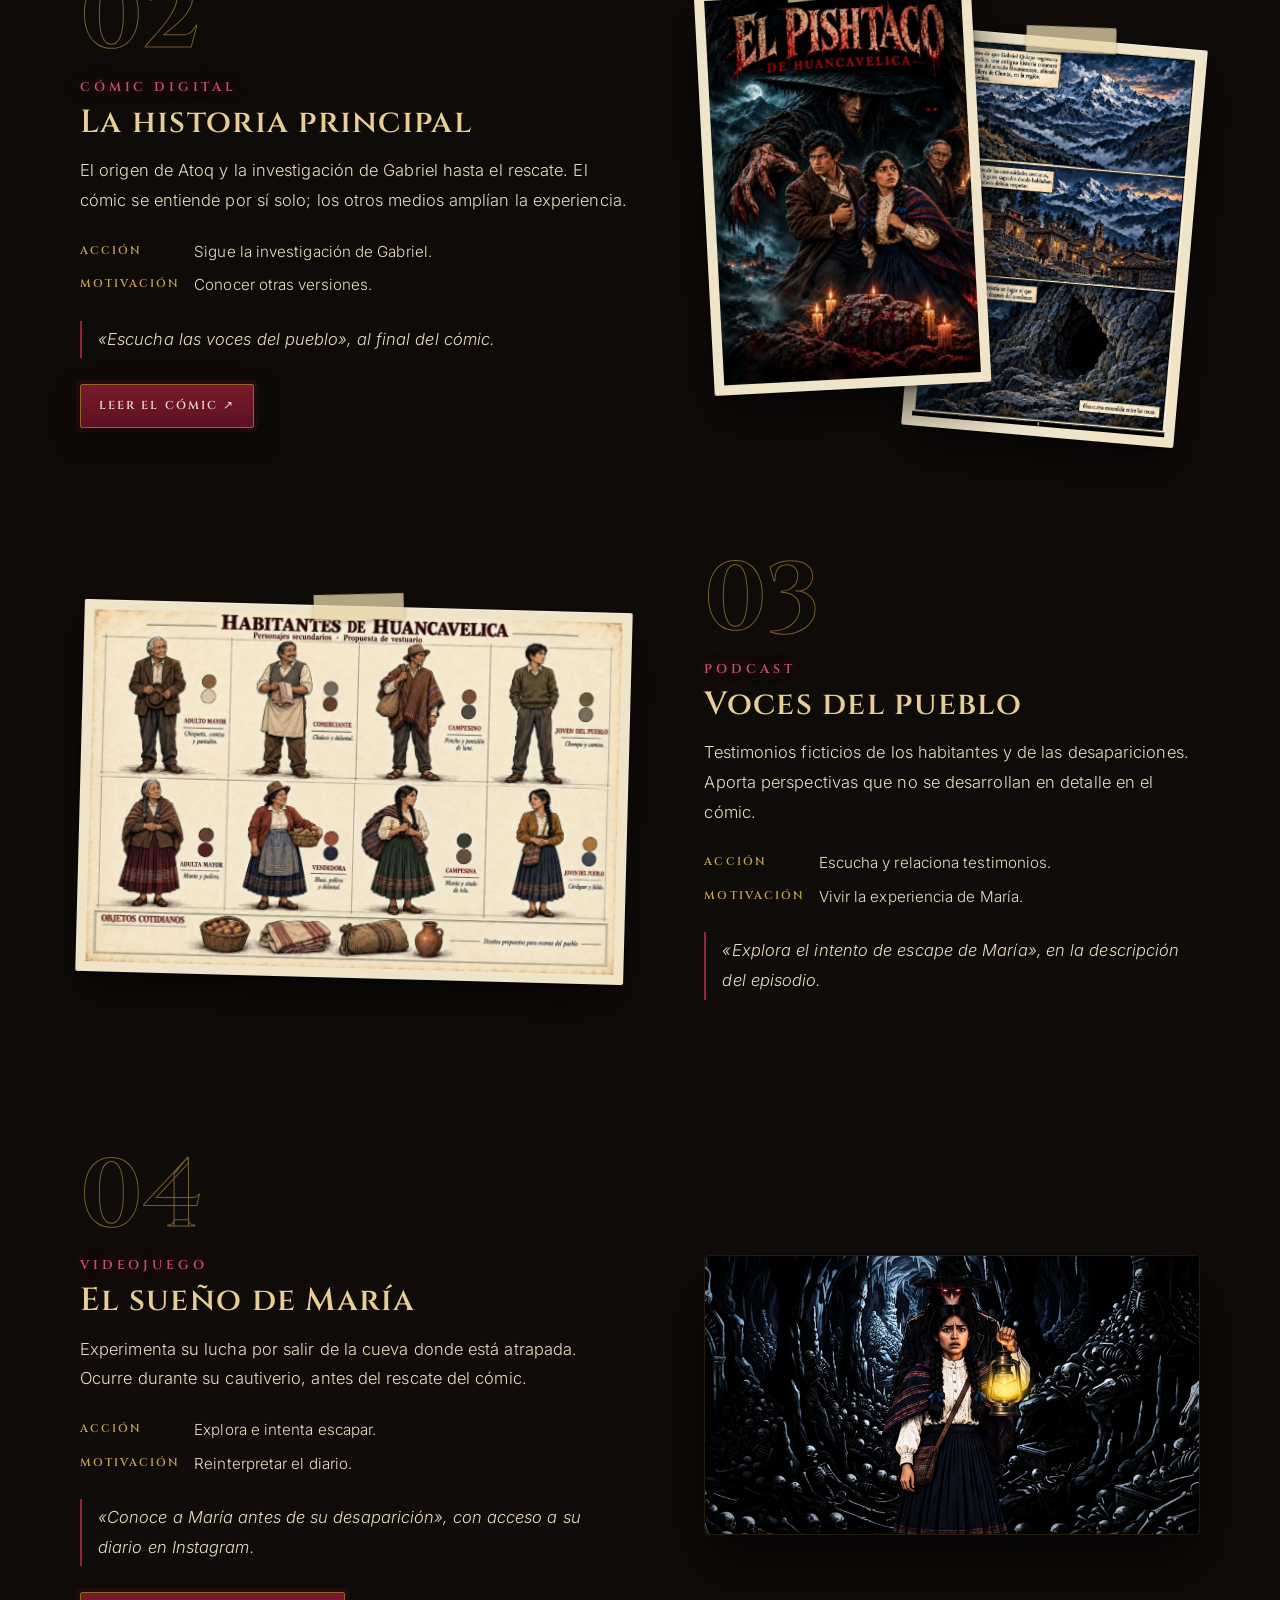
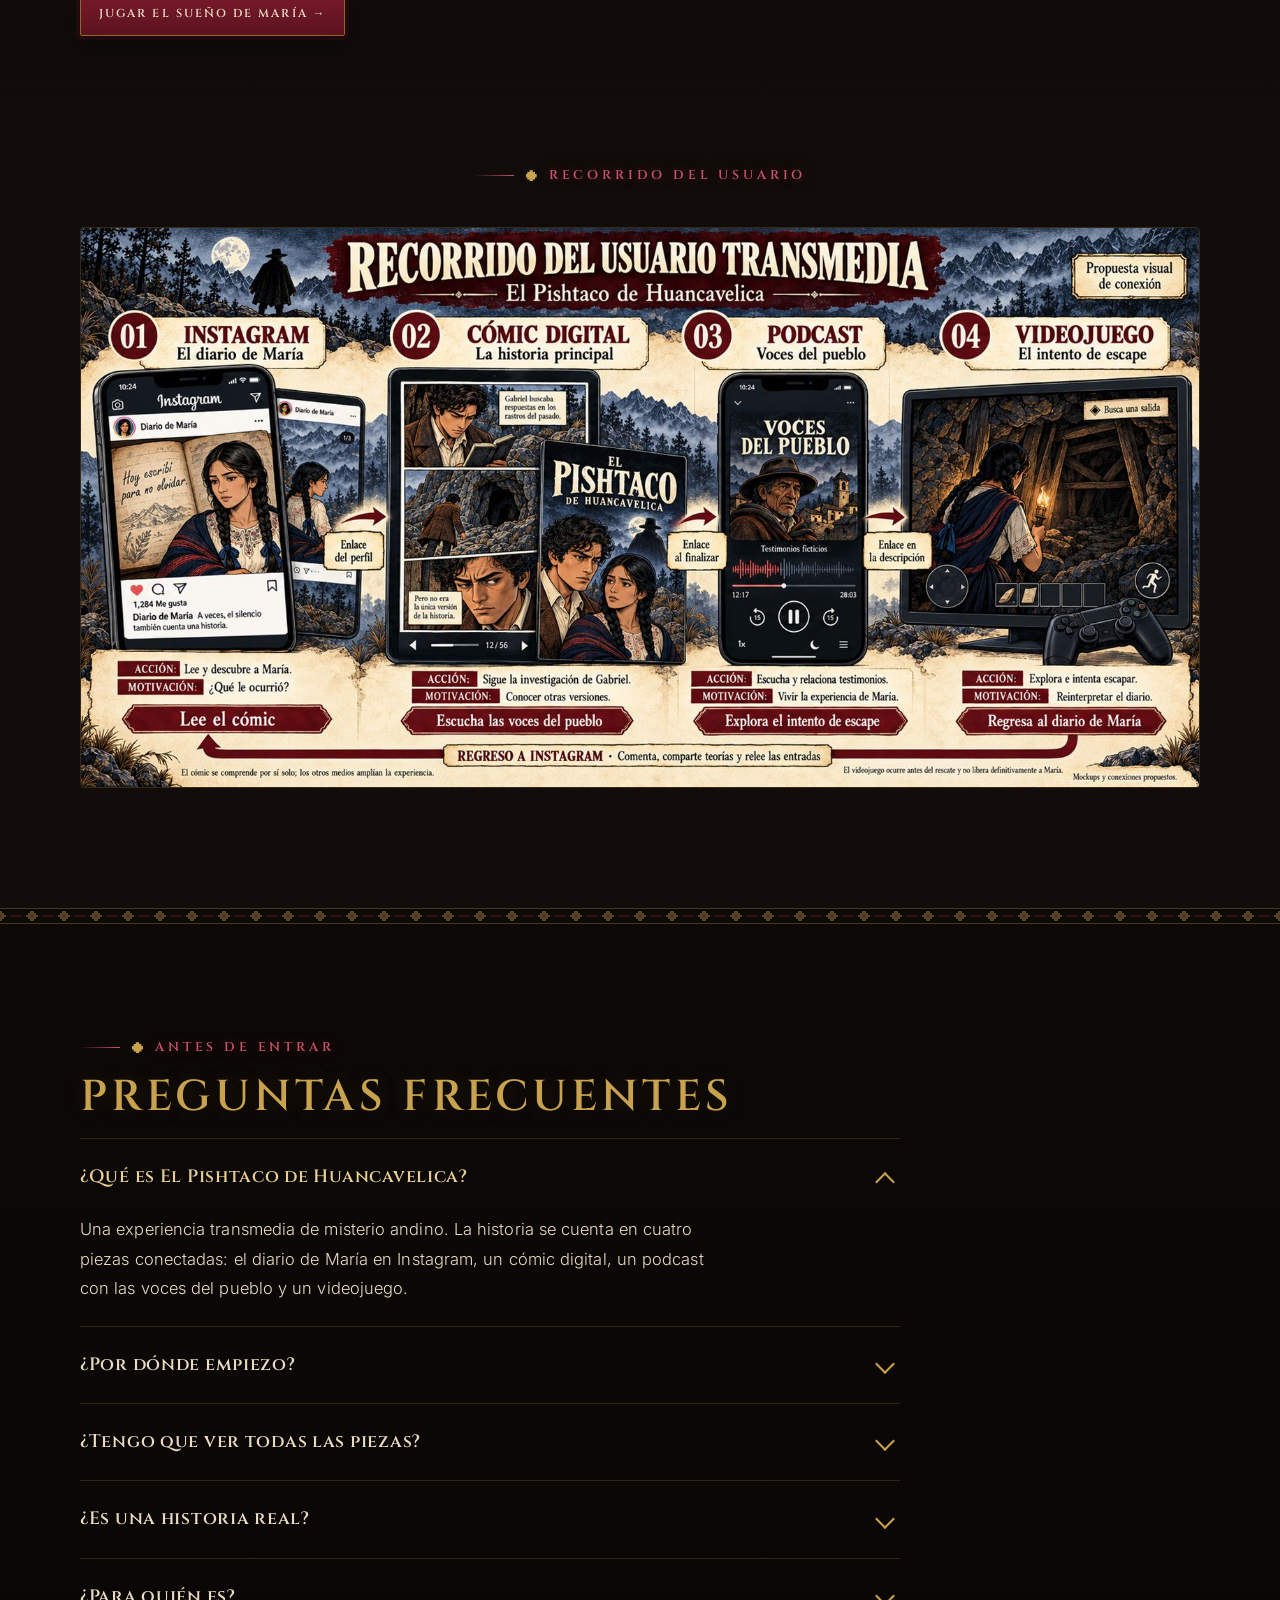
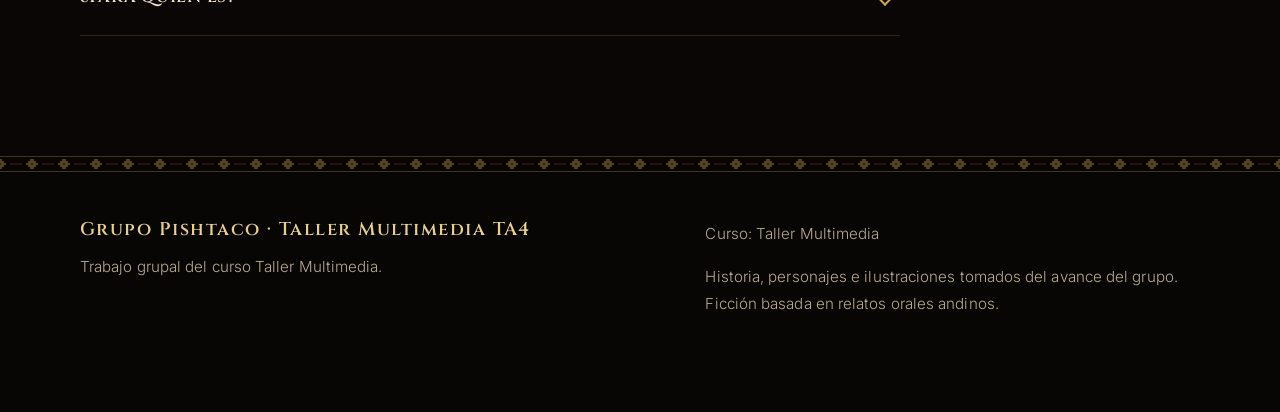
==== commit 185b3a98: "Videojuego El sueño de María" ====
--- a/index.html
+++ b/index.html
@@ -8,7 +8,7 @@
 <link rel="preconnect" href="https://fonts.googleapis.com">
 <link rel="preconnect" href="https://fonts.gstatic.com" crossorigin>
 <link href="https://fonts.googleapis.com/css2?family=Cinzel:wght@400;500;600;700;800&family=Inter:ital,wght@0,300;0,400;0,500;0,600;1,300;1,400&display=swap" rel="stylesheet">
-<link rel="stylesheet" href="estilos.css?v=20261117162924">
+<link rel="stylesheet" href="estilos.css?v=20261117183837">
 <script>
   // Cortina de cine: solo la primera vez por visita y nunca si se pidió reducir movimiento.
   try {
@@ -34,6 +34,7 @@
         <li><a href="#escenarios">Escenarios</a></li>
         <li><a href="#galeria">Galería</a></li>
         <li><a href="#transmedia">Transmedia</a></li>
+        <li><a href="juego.html">Videojuego</a></li>
       </ul>
     </nav>
     <a class="boton chico" href="#historia">Iniciar investigación</a>
@@ -63,7 +64,7 @@
       <p class="bajada">Adéntrate en el misterio de la desaparición de María Quispe. Conecta pistas, examina los pactos ancestrales y enfréntate al ritual en las entrañas del nevado Huamanrazo.</p>
       <div class="acciones">
         <a class="boton" href="#historia">Iniciar investigación →</a>
-        <a class="boton fantasma" href="#simulacion">Jugar: reconstruye el caso</a>
+        <a class="boton fantasma" href="juego.html">Jugar: El sueño de María</a>
       </div>
       <div class="datos-portada">
         <span><strong>1963</strong>Huancavelica</span>
@@ -293,7 +294,7 @@
   </div>
 </footer>
 
-<script src="datos.js?v=20261117162924"></script>
-<script src="app.js?v=20261117162924"></script>
+<script src="datos.js?v=20261117183837"></script>
+<script src="app.js?v=20261117183837"></script>
 </body>
 </html>
